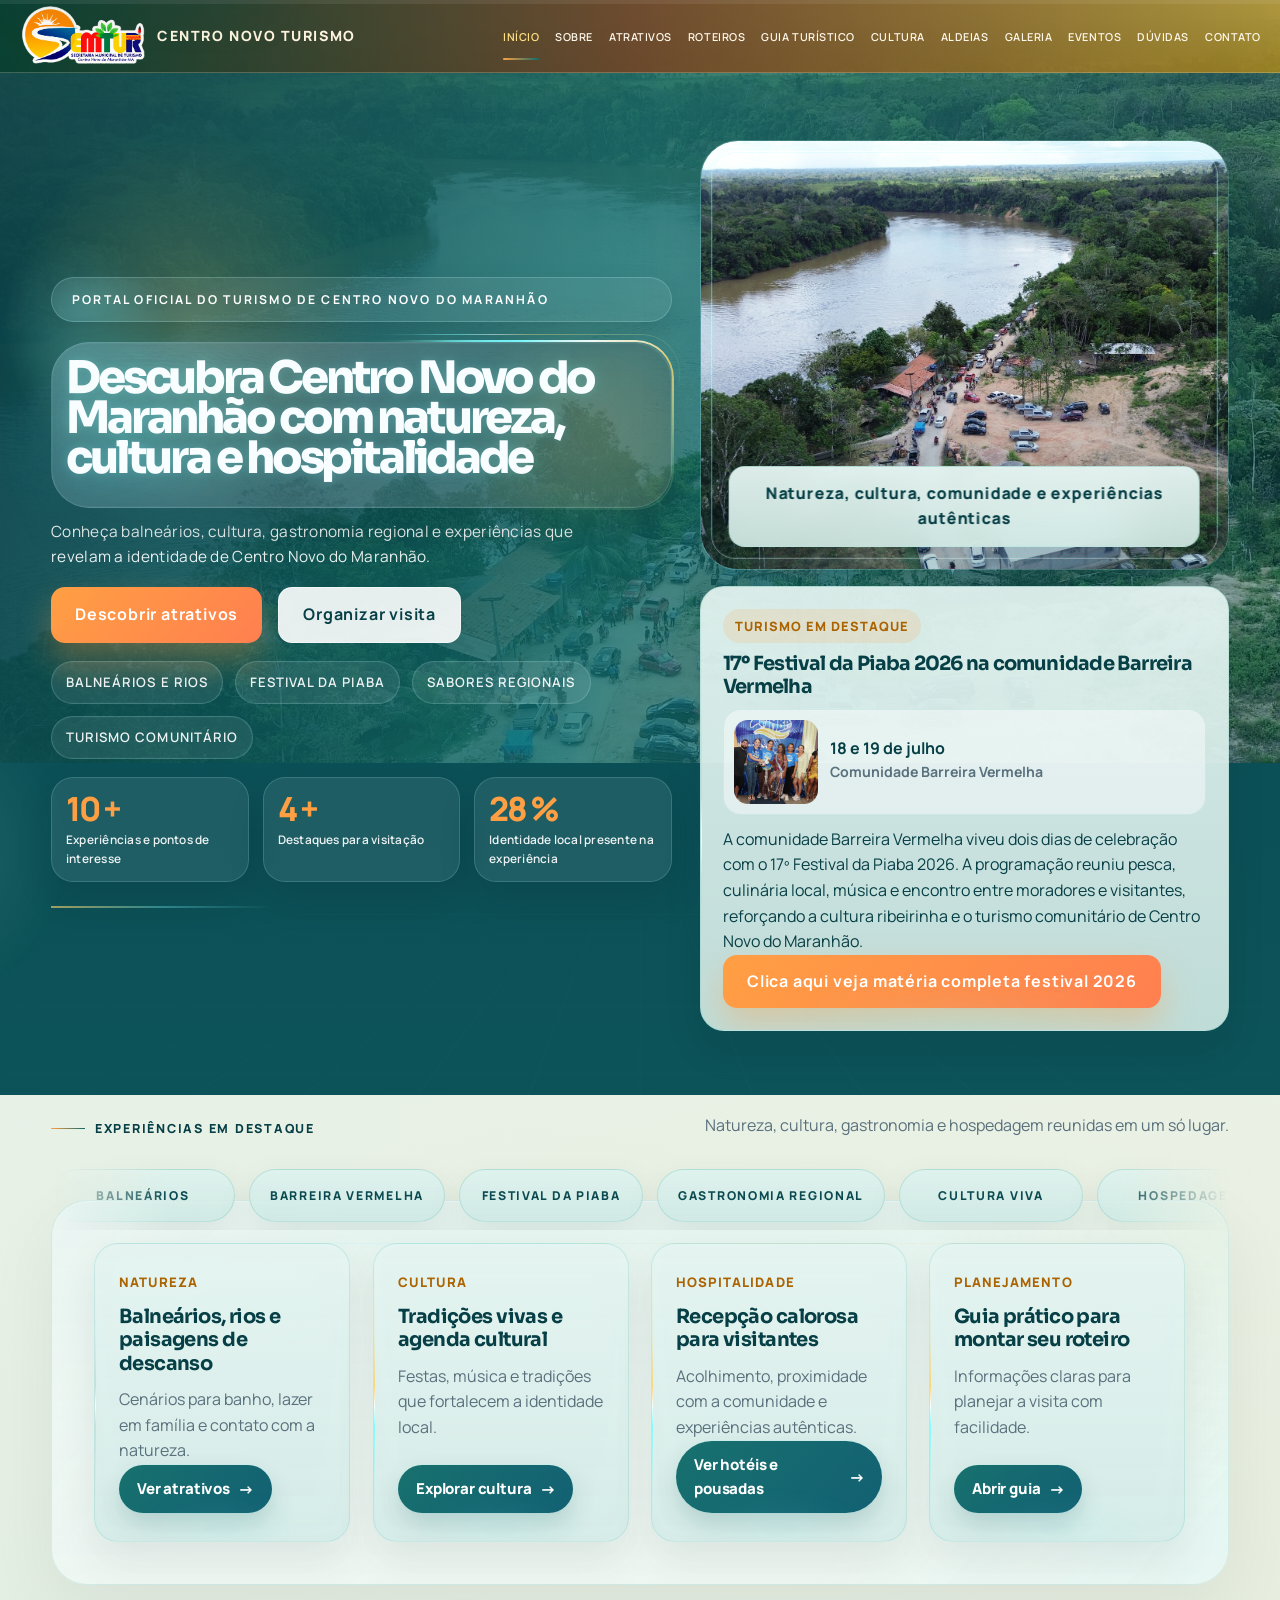
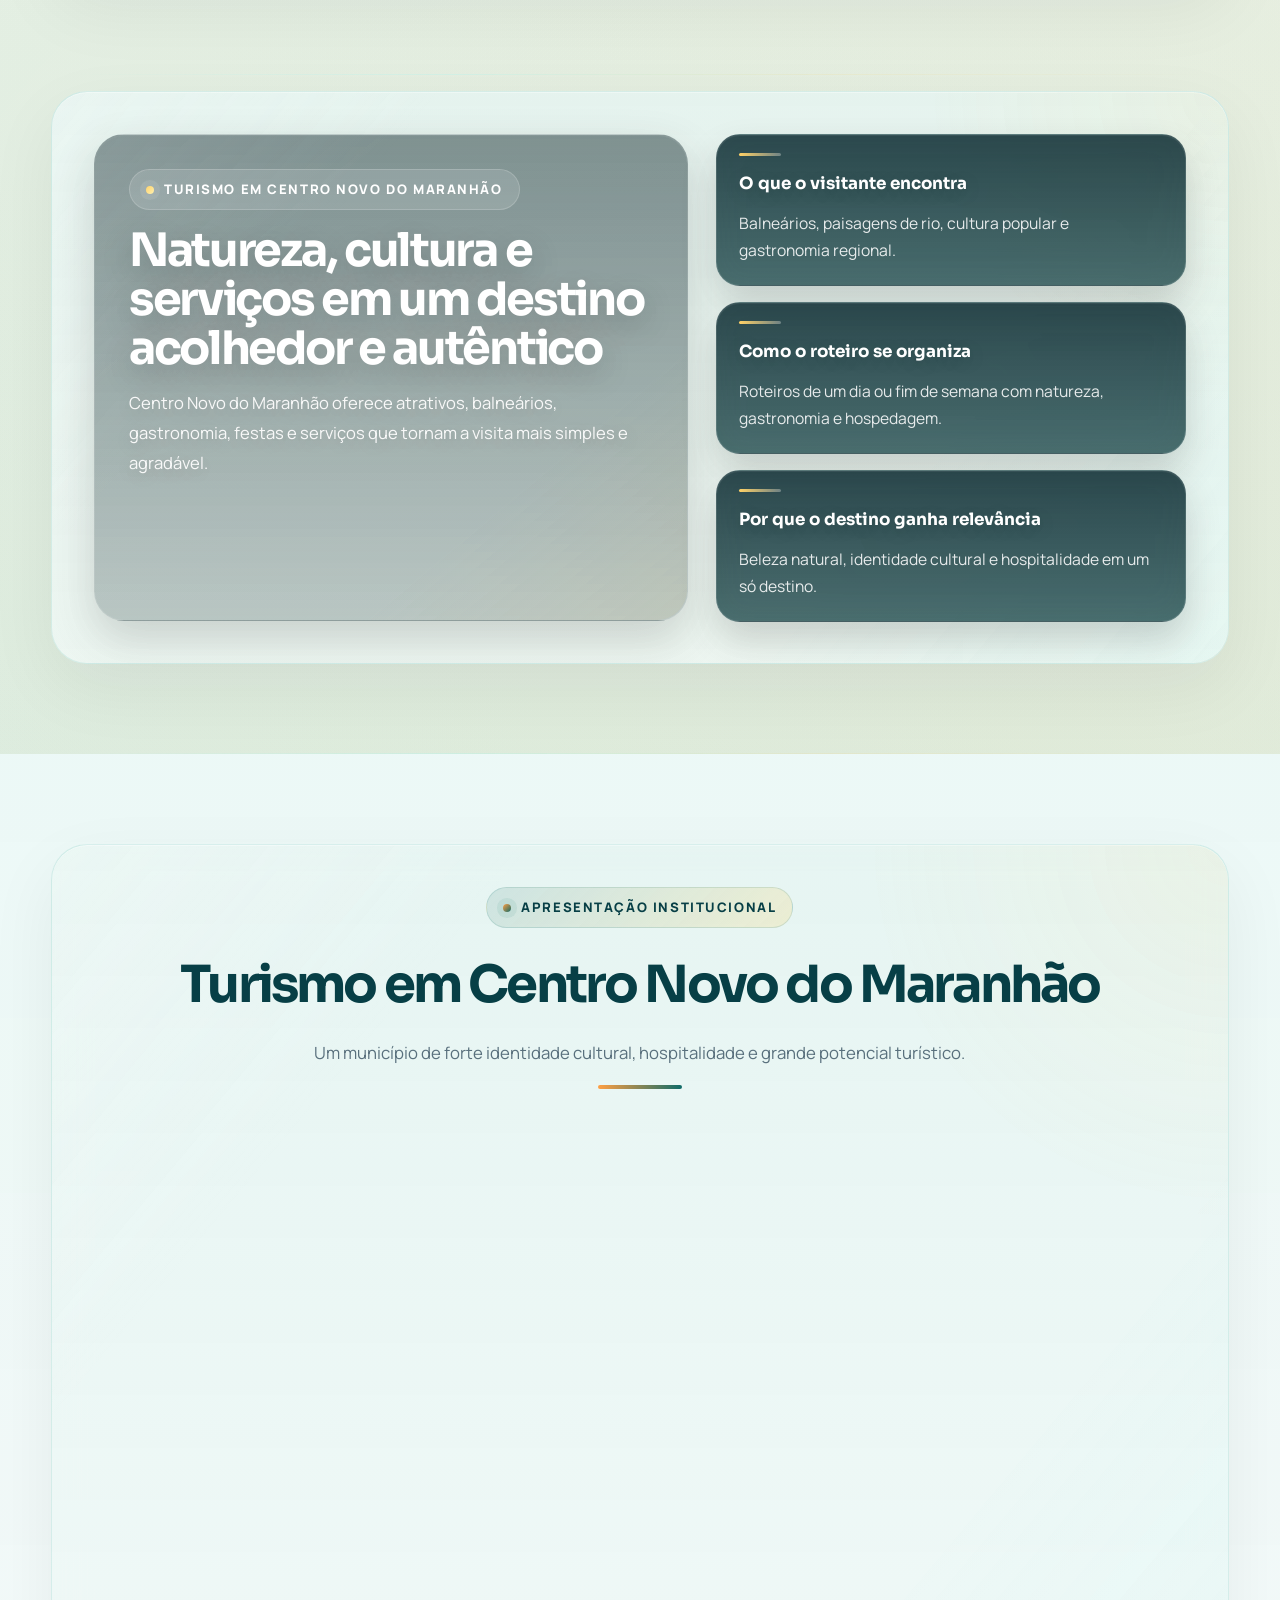
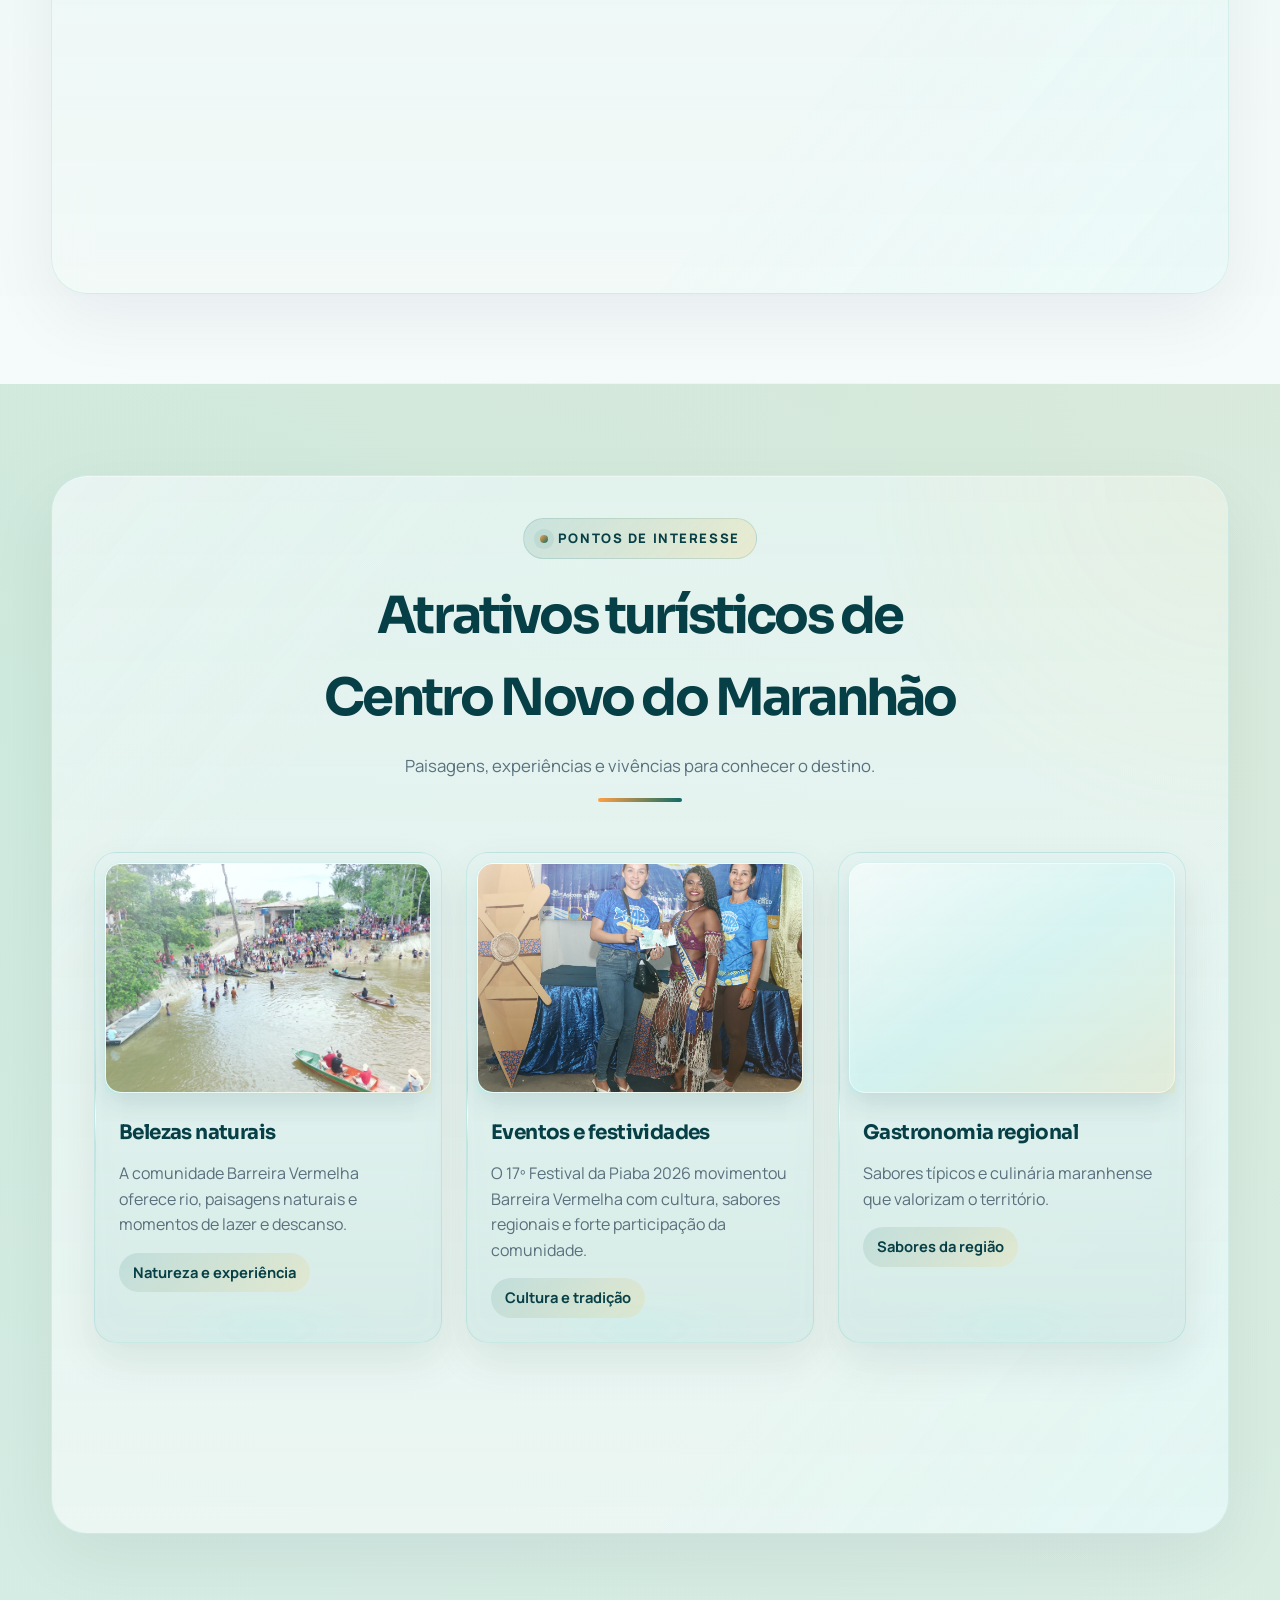
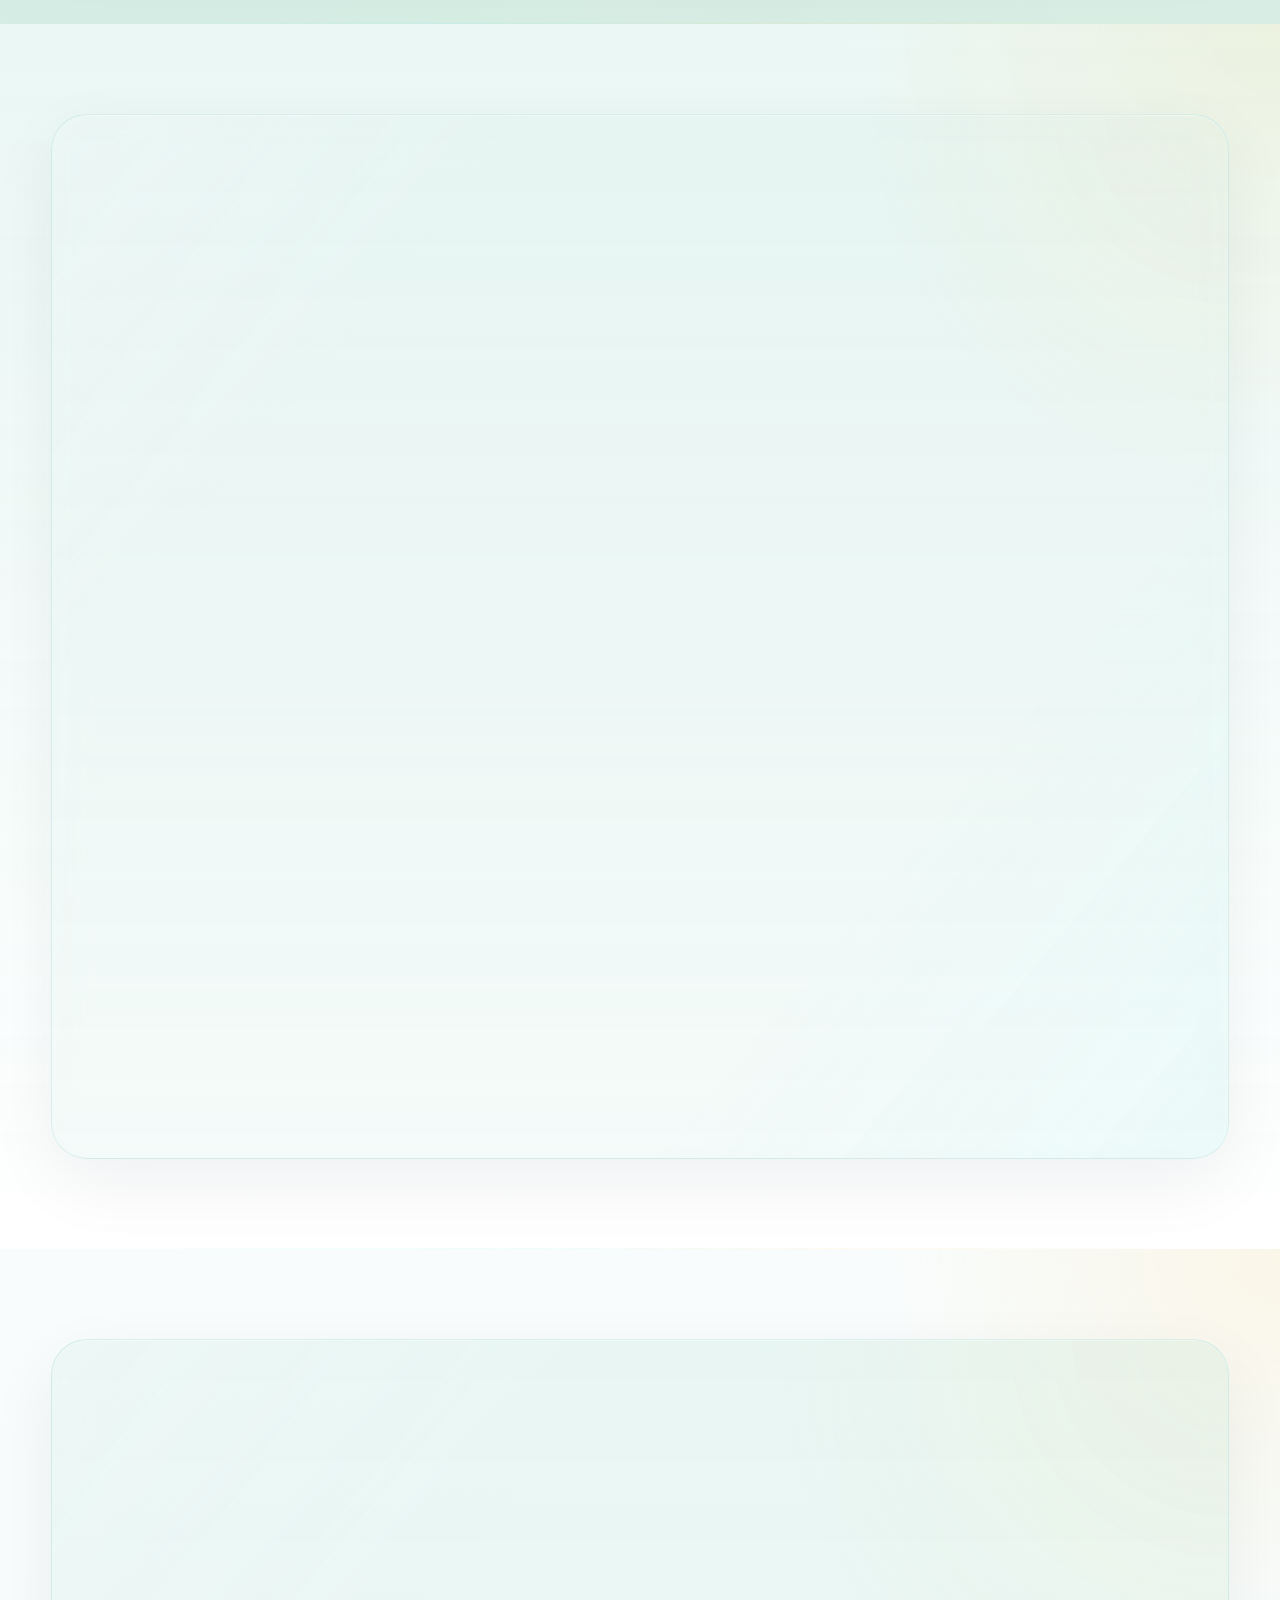
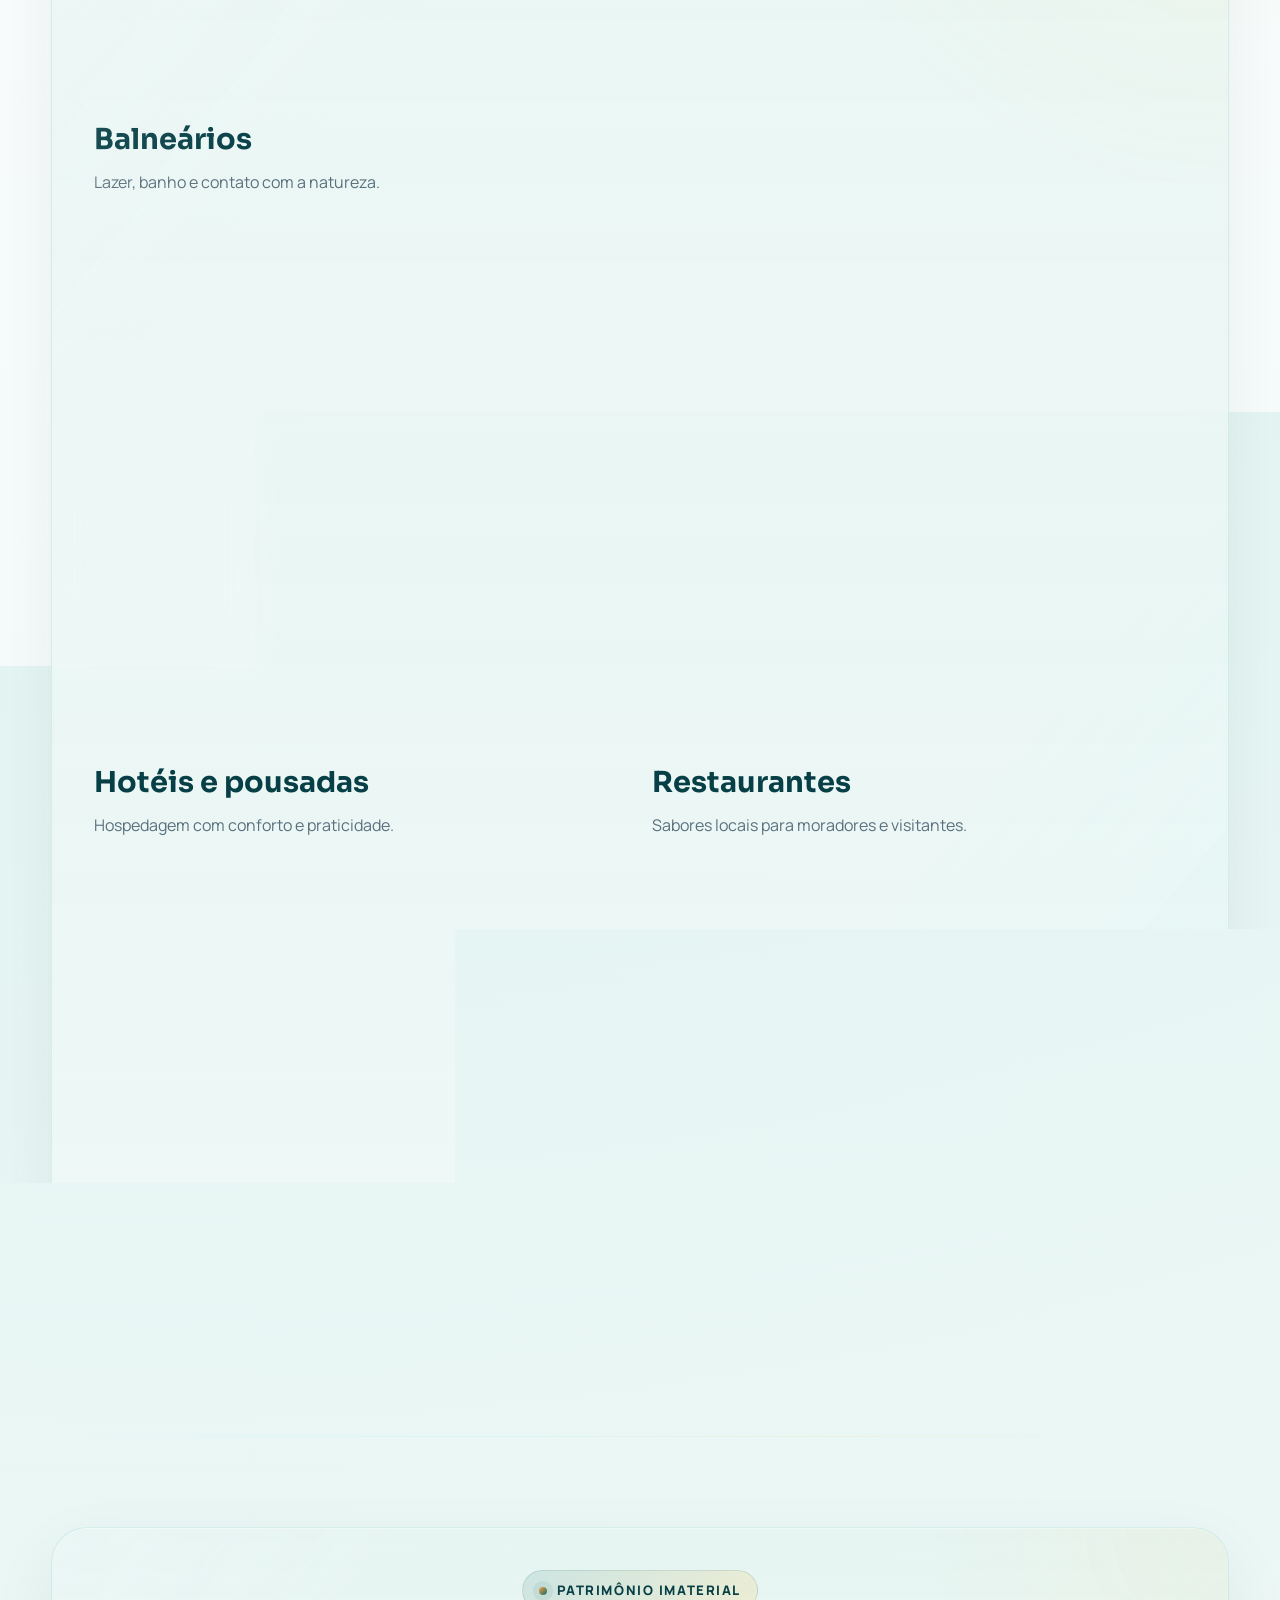
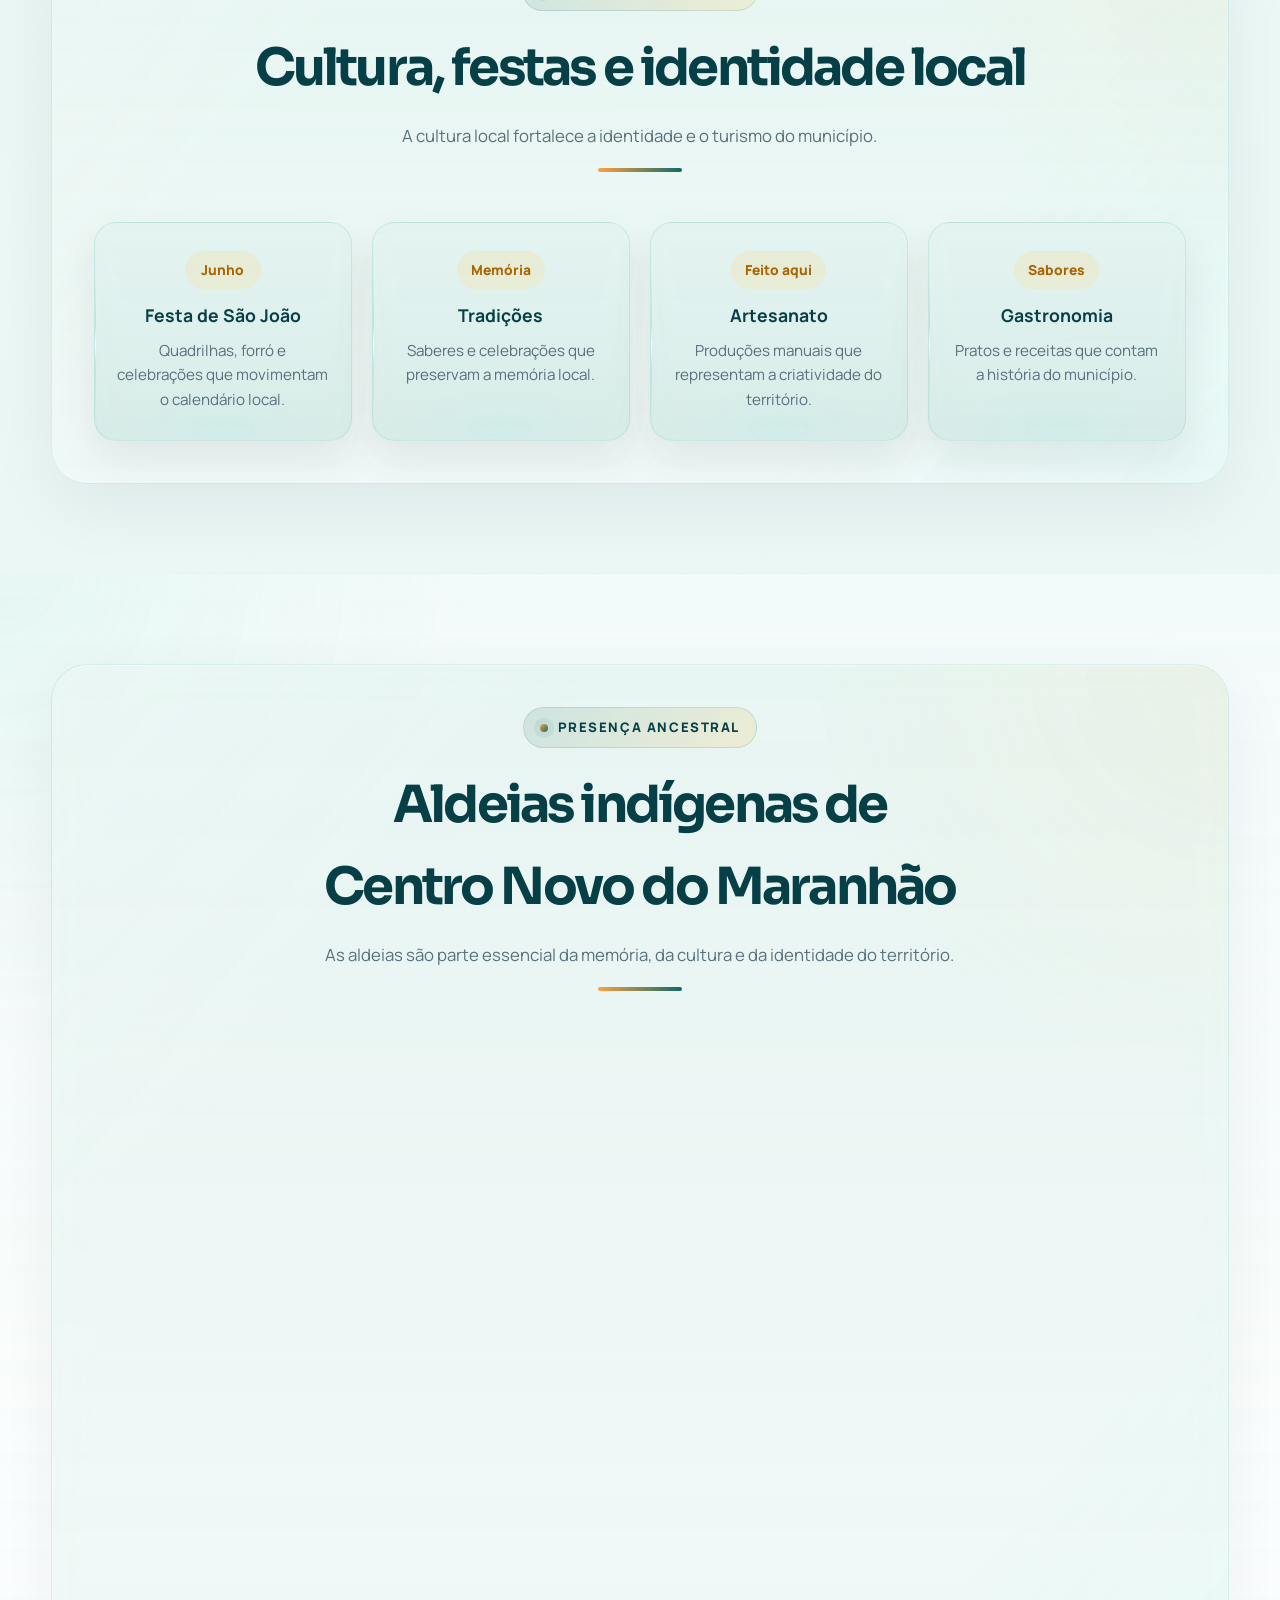
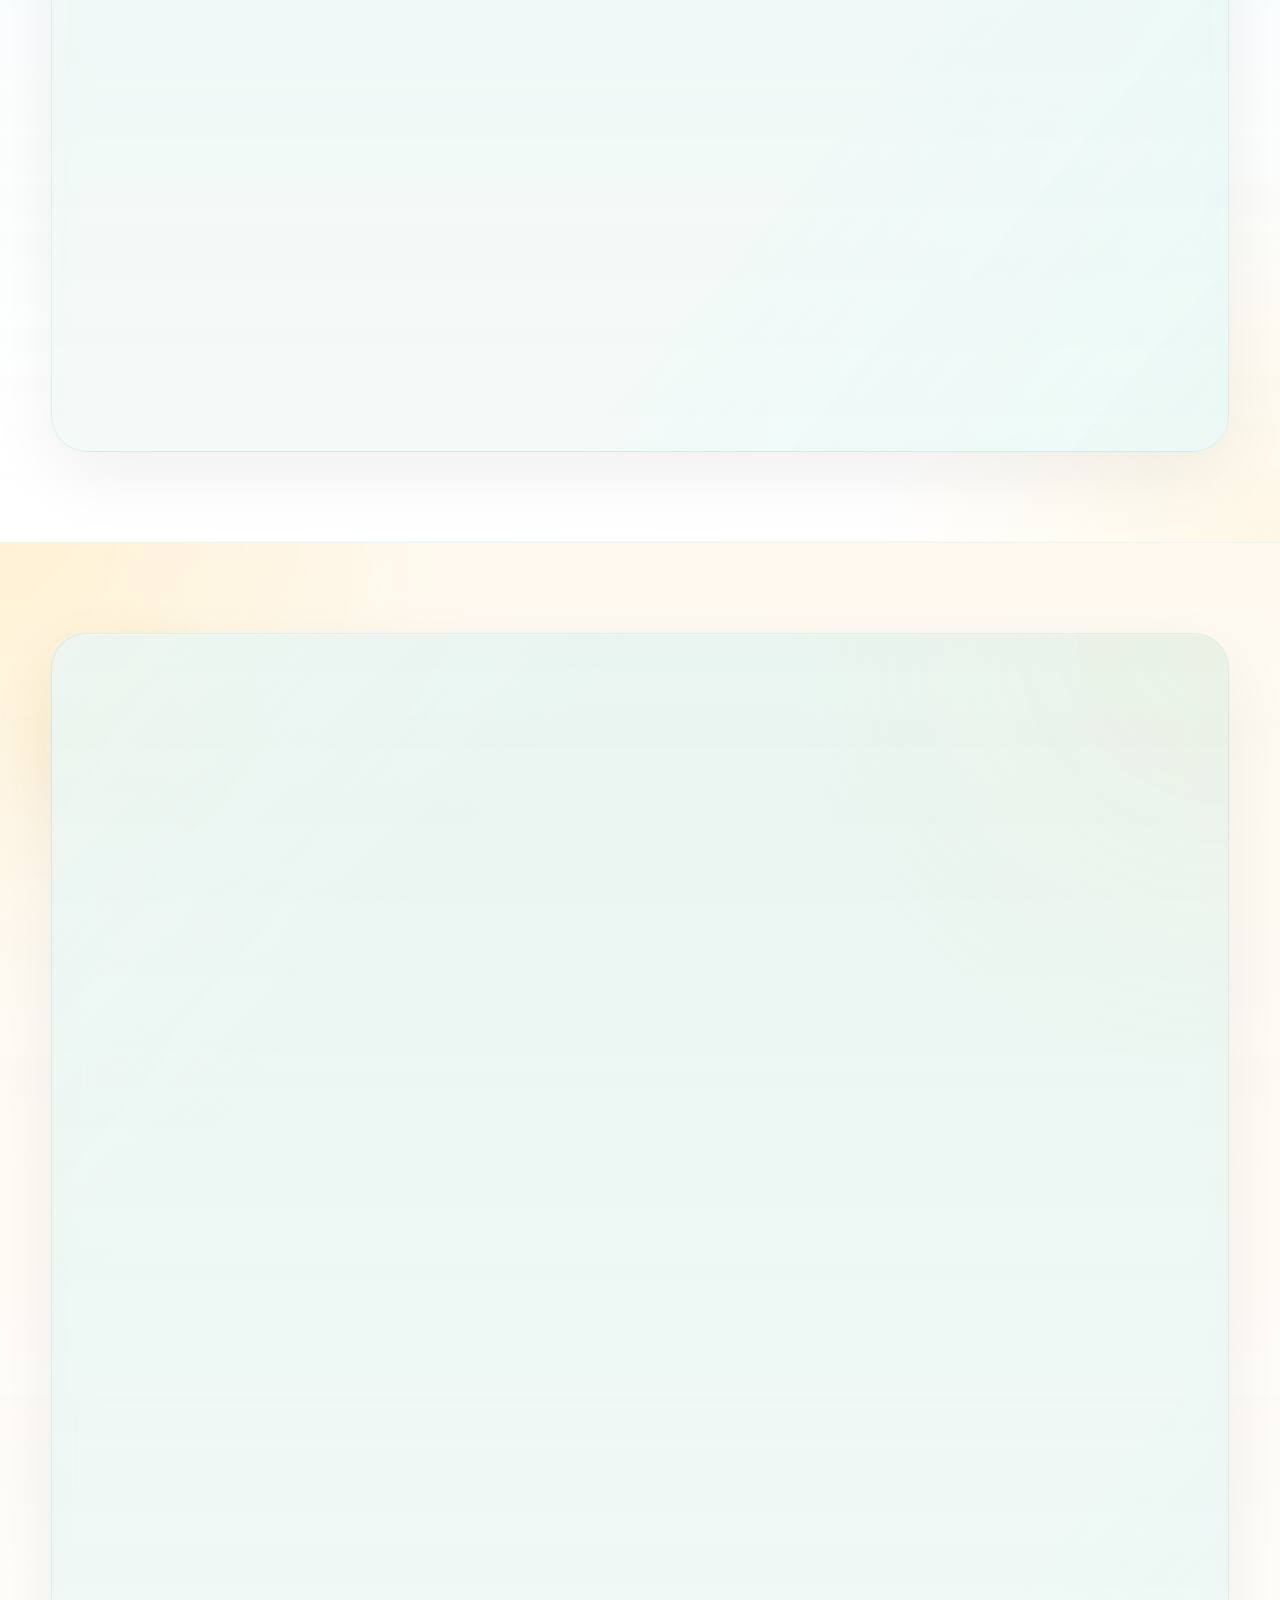
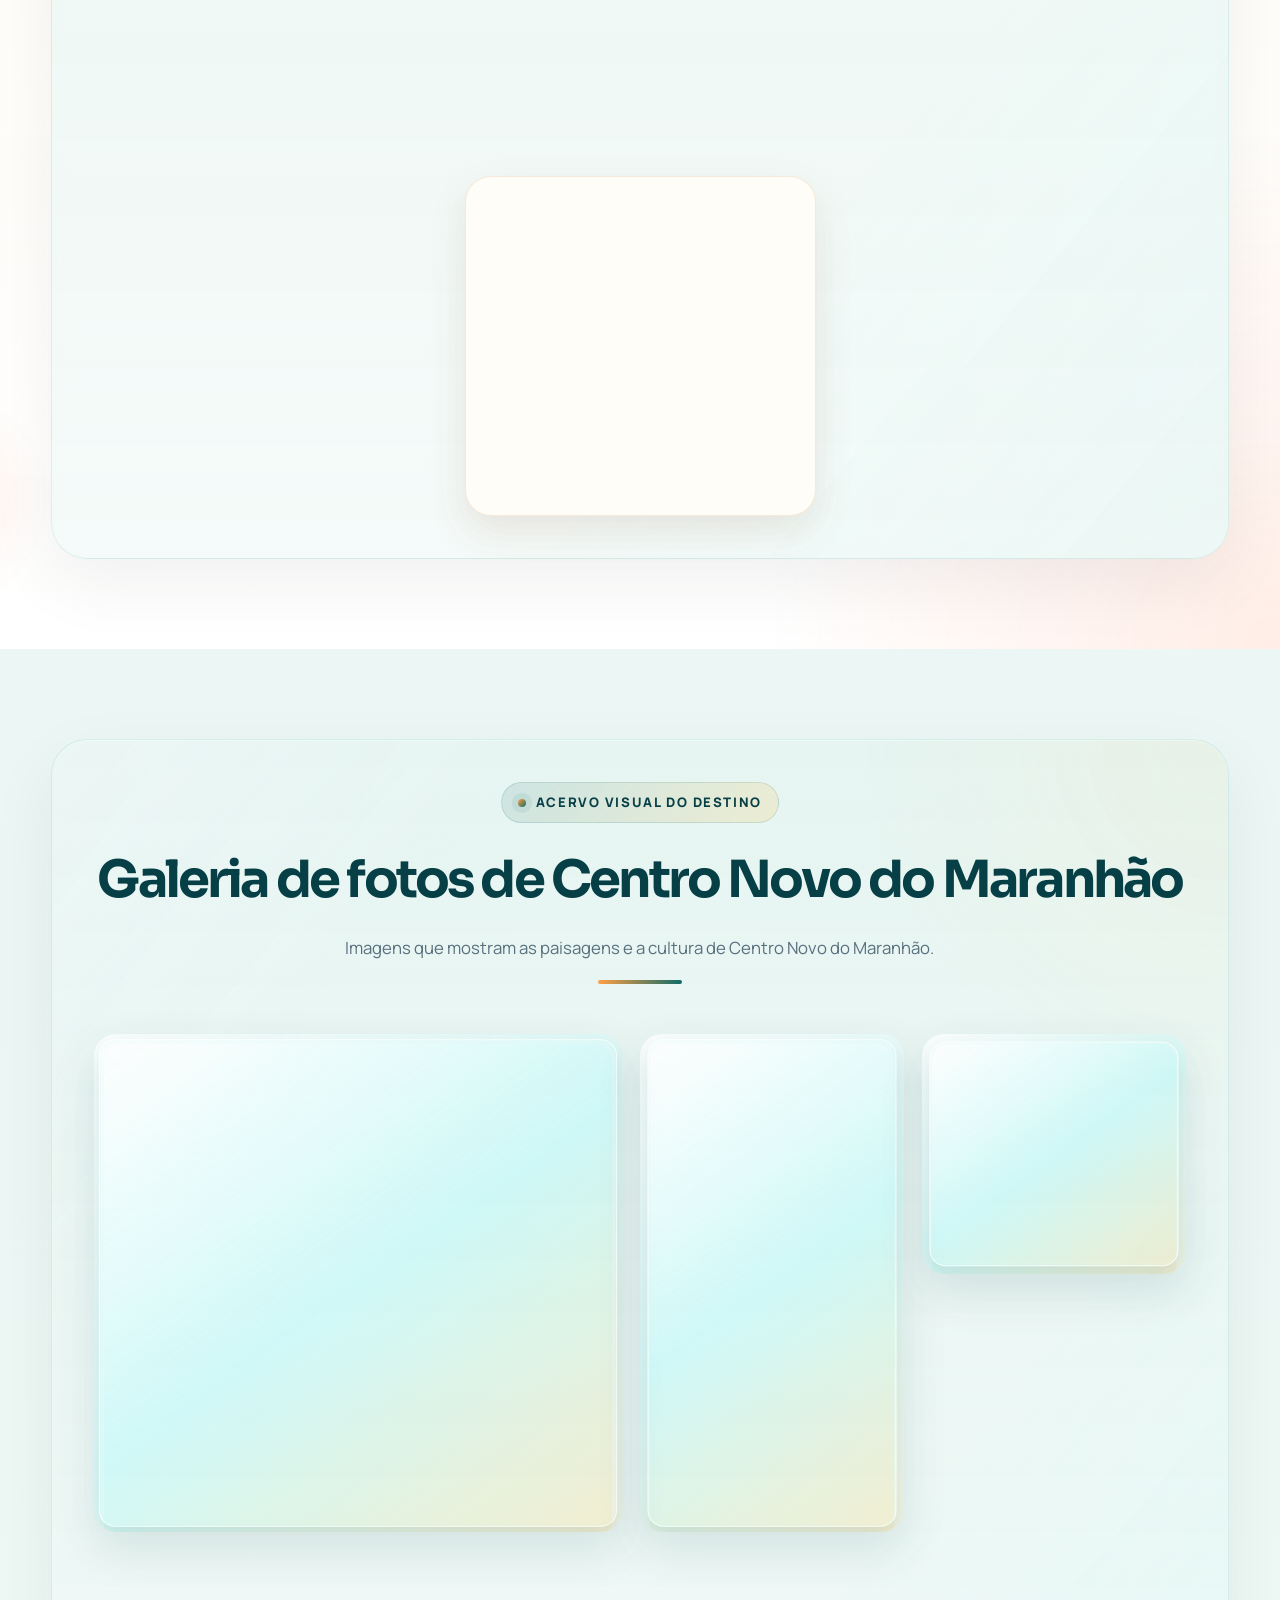
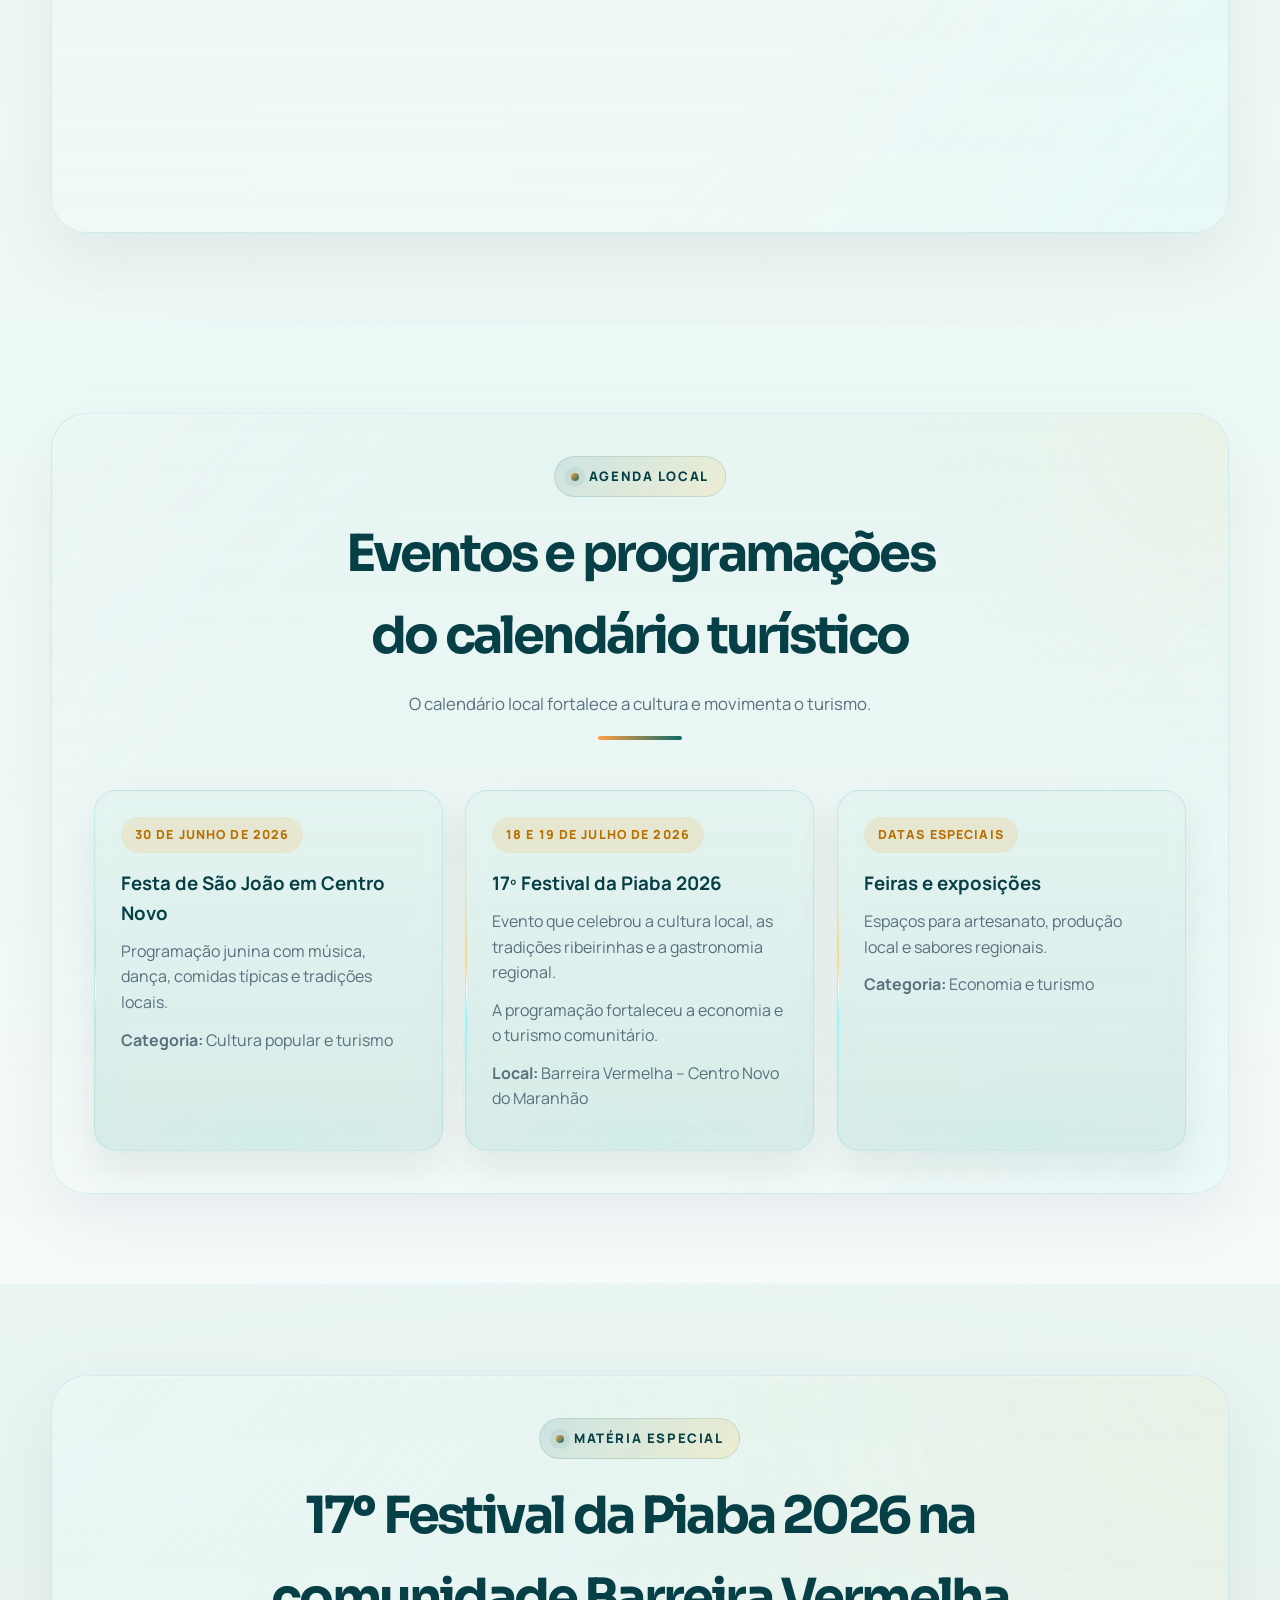
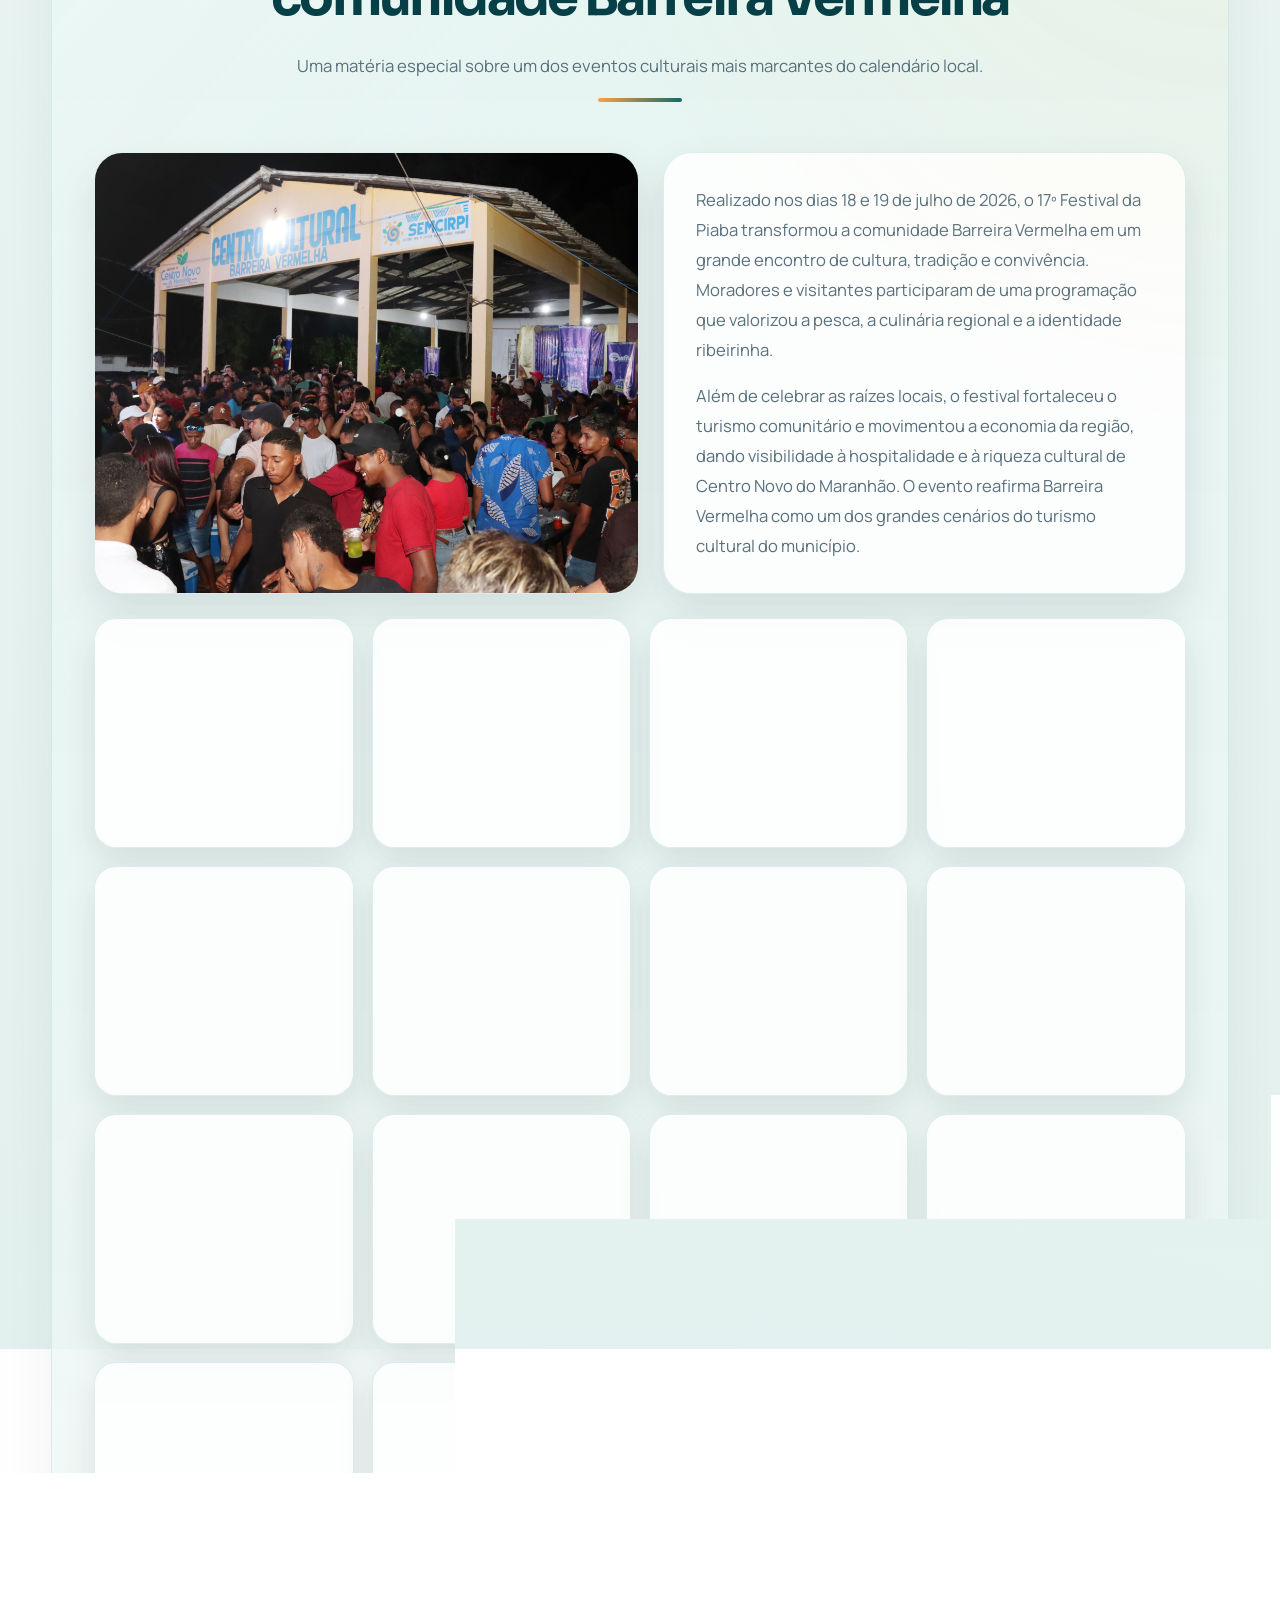
==== index.html @ 002f1c6f "cert" ====
<!DOCTYPE html>
<html lang="pt-BR">

<head>
  <meta charset="UTF-8" />
  <meta name="viewport" content="width=device-width, initial-scale=1.0" />
  <meta name="description"
    content="Portal oficial de turismo de Centro Novo do Maranh&atilde;o com atrativos, balne&aacute;rios, cultura, gastronomia, eventos, roteiros e informa&ccedil;&otilde;es para planejar a visita." />
  <meta name="keywords"
    content="turismo em Centro Novo do Maranh&atilde;o, Centro Novo do Maranh&atilde;o, atrativos tur&iacute;sticos, Barreira Vermelha, Festival da Piaba, balne&aacute;rios, cultura maranhense, Secretaria de Turismo" />
  <meta name="robots" content="index, follow, max-image-preview:large" />
  <meta name="author" content="Secretaria Municipal de Turismo de Centro Novo do Maranh&atilde;o" />
  <meta name="format-detection" content="telephone=no" />
  <meta name="theme-color" content="#0f6b68" />
  <title>Centro Novo Turismo | Atrativos, Cultura e Roteiros em Centro Novo do Maranh&atilde;o</title>
  <link rel="canonical" href="https://centronovoturismo.com.br/" />
  <meta property="og:title" content="Centro Novo Turismo | Atrativos, Cultura e Roteiros em Centro Novo do Maranh&atilde;o" />
  <meta property="og:description"
    content="Descubra atrativos, cultura, gastronomia, eventos e servi&ccedil;os para visitar Centro Novo do Maranh&atilde;o com mais informa&ccedil;&atilde;o e praticidade." />
  <meta property="og:url" content="https://centronovoturismo.com.br/" />
  <meta property="og:type" content="website" />
  <meta property="og:site_name" content="Centro Novo Turismo" />
  <meta property="og:locale" content="pt_BR" />
  <meta property="og:image" content="https://centronovoturismo.com.br/assets/fotos%20hero/cnmmm.jpg" />
  <meta name="twitter:card" content="summary_large_image" />
  <meta name="twitter:title" content="Centro Novo Turismo | Atrativos, Cultura e Roteiros" />
  <meta name="twitter:description"
    content="Guia oficial de turismo em Centro Novo do Maranh&atilde;o com atrativos, festas, gastronomia, hospedagem e contatos &uacute;teis." />
  <meta name="twitter:image" content="https://centronovoturismo.com.br/assets/fotos%20hero/cnmmm.jpg" />
  <link rel="preload" as="image" href="./assets/fotos hero/cnmmm.jpg" />
  <link rel="preconnect" href="https://fonts.googleapis.com" />
  <link rel="preconnect" href="https://fonts.gstatic.com" crossorigin />
  <link
    href="https://fonts.googleapis.com/css2?family=Manrope:wght@400;500;600;700;800&family=Sora:wght@600;700;800&display=swap"
    rel="stylesheet" />
  <link rel="stylesheet" href="style.css" />
  <script type="application/ld+json">
    {
      "@context": "https://schema.org",
      "@graph": [
        {
          "@type": "WebSite",
          "name": "Centro Novo Turismo",
          "url": "https://centronovoturismo.com.br/",
          "inLanguage": "pt-BR",
          "description": "Portal oficial de turismo de Centro Novo do Maranh\u00e3o."
        },
        {
          "@type": "GovernmentOrganization",
          "name": "Secretaria Municipal de Turismo de Centro Novo do Maranh\u00e3o",
          "url": "https://centronovoturismo.com.br/",
          "email": "secretariadeturismocnma@gmail.com",
          "address": {
            "@type": "PostalAddress",
            "streetAddress": "Rua do Com\u00e9rcio s/n",
            "addressLocality": "Centro Novo do Maranh\u00e3o",
            "addressRegion": "MA",
            "addressCountry": "BR"
          },
          "sameAs": [
            "https://www.instagram.com/secretariadeturismo_cn"
          ]
        },
        {
          "@type": "TouristDestination",
          "name": "Centro Novo do Maranh\u00e3o",
          "url": "https://centronovoturismo.com.br/",
          "description": "Destino tur\u00edstico maranhense com balne\u00e1rios, cultura popular, gastronomia regional, Barreira Vermelha e Festival da Piaba.",
          "touristType": [
            "Turismo de natureza",
            "Turismo cultural",
            "Turismo comunit\u00e1rio"
          ],
          "address": {
            "@type": "PostalAddress",
            "addressLocality": "Centro Novo do Maranh\u00e3o",
            "addressRegion": "MA",
            "addressCountry": "BR"
          }
        },
        {
          "@type": "FAQPage",
          "mainEntity": [
            {
              "@type": "Question",
              "name": "O que o visitante encontra em Centro Novo do Maranh\u00e3o?",
              "acceptedAnswer": {
                "@type": "Answer",
                "text": "O visitante encontra balne\u00e1rios, gastronomia regional, cultura popular, festas tradicionais e experi\u00eancias ligadas \u00e0 natureza e \u00e0 conviv\u00eancia comunit\u00e1ria."
              }
            },
            {
              "@type": "Question",
              "name": "O portal atende apenas turistas?",
              "acceptedAnswer": {
                "@type": "Answer",
                "text": "N\u00e3o. O portal tamb\u00e9m apoia moradores, empreendedores, artistas, produtores culturais e parceiros interessados em divulgar o turismo local."
              }
            },
            {
              "@type": "Question",
              "name": "\u00c9 poss\u00edvel divulgar atrativos e eventos no portal?",
              "acceptedAnswer": {
                "@type": "Answer",
                "text": "Sim. O portal pode incluir novos atrativos, eventos e experi\u00eancias que fortale\u00e7am a visibilidade do turismo em Centro Novo do Maranh\u00e3o."
              }
            }
          ]
        }
      ]
    }
  </script>
</head>

<body>
  <a href="#conteudo-principal" class="skip-link">Pular para o conte&uacute;do principal</a>
  <div class="scroll-progress" aria-hidden="true">
    <span class="scroll-progress-bar" id="scrollProgressBar"></span>
  </div>
  <div class="site-atmosphere" aria-hidden="true">
    <span class="mist mist-1"></span>
    <span class="mist mist-2"></span>
    <span class="mist mist-3"></span>
    <span class="mist mist-4"></span>
  </div>

  <header class="header" id="header">
    <div class="container">
      <nav class="nav">
        <a href="#inicio" class="brand" aria-label="Ir para o in&iacute;cio">
          <img src="./assets/logo turismo.png" alt="Logo do Turismo Centro Novo do Maranh&atilde;o" class="logo">
          <span class="brand-text">Centro Novo Turismo</span>
        </a>

        <button class="nav-toggle" id="navToggle" aria-label="Abrir menu" aria-expanded="false" aria-controls="navMenu">
          <span></span>
          <span></span>
          <span></span>
        </button>

        <ul class="nav-menu" id="navMenu">
          <li><a href="#inicio">In&iacute;cio</a></li>
          <li><a href="#sobre">Sobre</a></li>
          <li><a href="#atrativos">Atrativos</a></li>
          <li><a href="#roteiros">Roteiros</a></li>
          <li><a href="#guia">Guia tur&iacute;stico</a></li>
          <li><a href="#cultura">Cultura</a></li>
          <li><a href="#aldeia">Aldeias</a></li>
          <li><a href="#galeria">Galeria</a></li>
          <li><a href="#eventos">Eventos</a></li>
          <li><a href="#faq">D&uacute;vidas</a></li>
          <li><a href="#contato">Contato</a></li>
        </ul>
      </nav>
    </div>
  </header>

  <main id="conteudo-principal">
  <section class="hero" id="inicio">
    <div class="hero-background">
      <img src="./assets/fotos hero/cnmmm.jpg" alt="Paisagem natural de Centro Novo do Maranh&atilde;o"
        class="hero-bg-image hero-bg-image-active" fetchpriority="high" decoding="async">
      <img src="./assets/fotos hero/DJI_0728.JPG" alt="Paisagem natural de Centro Novo do Maranh&atilde;o"
        class="hero-bg-image">
      <img src="./assets/fotos hero/DJI_0748 copiarb.jpg" alt="Paisagem natural de Centro Novo do Maranh&atilde;o"
        class="hero-bg-image">
      <img src="./assets/fotos hero/DJI_0755 copiarfg.jpg" alt="Paisagem natural de Centro Novo do Maranh&atilde;o"
        class="hero-bg-image">
      <img src="./assets/fotos hero/DJI_0768.JPG" alt="Paisagem natural de Centro Novo do Maranh&atilde;o"
        class="hero-bg-image">
      <div class="hero-overlay"></div>
    </div>

    <div class="container hero-grid">
      <div class="hero-content">
        <div class="hero-badge">Portal oficial do turismo de Centro Novo do Maranh&atilde;o</div>
        <div class="electric-title-wrap" data-electric-title>
          <span class="electric-title-orbit electric-title-orbit-a" aria-hidden="true"></span>
          <span class="electric-title-orbit electric-title-orbit-b" aria-hidden="true"></span>
          <span class="electric-title-glow" aria-hidden="true"></span>
          <span class="electric-title-sparks" aria-hidden="true"></span>
          <h1 class="electric-title">
            <span class="electric-title-text">Descubra Centro Novo do Maranh&atilde;o com natureza, cultura e hospitalidade</span>
          </h1>
        </div>
        <p class="hero-subtitle">
          Conhe&ccedil;a balne&aacute;rios, cultura, gastronomia regional e experi&ecirc;ncias que revelam a identidade de Centro Novo do Maranh&atilde;o.
        </p>

        <div class="hero-buttons">
          <a href="#atrativos" class="btn btn-primary">Descobrir atrativos</a>
          <a href="#contato" class="btn btn-secondary">Organizar visita</a>
        </div>

        <div class="hero-highlights">
          <a href="#balnearios">Balne&aacute;rios e rios</a>
          <a href="#eventos">Festival da Piaba</a>
          <a href="#gastronomia-regional">Sabores regionais</a>
          <a href="#barreira-vermelha">Turismo comunit&aacute;rio</a>
        </div>

        <div class="hero-stats">
          <div class="stat">
            <div class="stat-inline">
              <span class="stat-number" data-target="10">0</span>
              <span class="stat-plus">+</span>
            </div>
            <span class="stat-label">Experi&ecirc;ncias e pontos de interesse</span>
          </div>

          <div class="stat">
            <div class="stat-inline">
              <span class="stat-number" data-target="4">0</span>
              <span class="stat-plus">+</span>
            </div>
            <span class="stat-label">Destaques para visita&ccedil;&atilde;o</span>
          </div>

          <div class="stat">
            <div class="stat-inline">
              <span class="stat-number" data-target="100">0</span>
              <span class="stat-plus">%</span>
            </div>
            <span class="stat-label">Identidade local presente na experi&ecirc;ncia</span>
          </div>
        </div>
      </div>

      <div class="hero-visual">
        <div class="hero-image-container">
          <img src="./assets/fotos hero/DJI_0748 copiarb.jpg" alt="Vista a&eacute;rea de Centro Novo do Maranh&atilde;o"
            class="hero-main-image hero-main-image-active" fetchpriority="high" decoding="async">
          <img src="./assets/fotos hero/cnmmm.jpg" alt="Paisagem natural de Centro Novo do Maranh&atilde;o"
            class="hero-main-image" decoding="async">
          <img src="./assets/fotos hero/DJI_0728.JPG" alt="Paisagem de Centro Novo do Maranh&atilde;o"
            class="hero-main-image" decoding="async">
          <img src="./assets/fotos hero/DJI_0755 copiarfg.jpg" alt="Vista natural de Centro Novo do Maranh&atilde;o"
            class="hero-main-image" decoding="async">
          <img src="./assets/barreira v/1.jpg" alt="Barreira Vermelha em Centro Novo do Maranh&atilde;o"
            class="hero-main-image" decoding="async">
          <img src="./assets/barreira v/comida1.jpeg" alt="Gastronomia regional em Centro Novo do Maranh&atilde;o"
            class="hero-main-image" decoding="async">
          <img src="./assets/balneario s.f/01.jpeg" alt="Balne&aacute;rio em Centro Novo do Maranh&atilde;o"
            class="hero-main-image" decoding="async">
          <img src="./assets/balnerio martins/01.jpeg" alt="Balne&aacute;rio Martins em Centro Novo do Maranh&atilde;o"
            class="hero-main-image" decoding="async">
          <img src="./assets/hotel safira/2024-05-21 (2).webp" alt="Hospedagem em Centro Novo do Maranh&atilde;o"
            class="hero-main-image" decoding="async">
          <img src="./assets/festa junina/485889732_9295753440513168_3657094110693200024_n.jpg" alt="S&atilde;o Jo&atilde;o em Centro Novo do Maranh&atilde;o"
            class="hero-main-image" decoding="async">
          <div class="floating-badge">Natureza, cultura, comunidade e experi&ecirc;ncias aut&ecirc;nticas</div>
        </div>

        <div class="hero-panel">
          <p class="hero-panel-label">Turismo em destaque</p>
          <h2>17&ordm; Festival da Piaba 2026 na comunidade Barreira Vermelha</h2>
          <div class="hero-panel-festival">
            <img src="./assets/17&ordm; festival da piaba 2026/WhatsApp Image 2026-07-20 at 16.31.43.jpeg" alt="17&ordm; Festival da Piaba 2026">
            <div class="hero-panel-festival-copy">
              <strong>18 e 19 de julho</strong>
              <span>Comunidade Barreira Vermelha</span>
            </div>
          </div>
          <p>
            A comunidade Barreira Vermelha viveu dois dias de celebra&ccedil;&atilde;o com o 17&ordm; Festival da Piaba 2026. A programa&ccedil;&atilde;o reuniu pesca, culin&aacute;ria local, m&uacute;sica e encontro entre moradores e visitantes, refor&ccedil;ando a cultura ribeirinha e o turismo comunit&aacute;rio de Centro Novo do Maranh&atilde;o.
          </p>
          <a href="./festival-2026.html" class="btn btn-primary">Clica aqui veja mat&eacute;ria completa festival 2026</a>
        </div>
      </div>
    </div>
  </section>

  <section class="logo-wall" aria-label="Destaques do destino">
    <div class="container">
      <div class="logo-wall-intro">
        <span class="logo-wall-kicker">Experi&ecirc;ncias em destaque</span>
        <p>Natureza, cultura, gastronomia e hospedagem reunidas em um s&oacute; lugar.</p>
      </div>

      <div class="logo-track" data-logo-track>
        <div class="logo-track-group">
          <a href="#balnearios" class="logo-pill">Balne&aacute;rios</a>
          <a href="#barreira-vermelha" class="logo-pill">Barreira Vermelha</a>
          <a href="#eventos" class="logo-pill">Festival da Piaba</a>
          <a href="#gastronomia-regional" class="logo-pill">Gastronomia Regional</a>
          <a href="#cultura" class="logo-pill">Cultura Viva</a>
          <a href="#hoteis-pousadas" class="logo-pill">Hospedagem</a>
          <a href="#sao-joao" class="logo-pill">Arraial Fogueira de Ouro</a>
          <a href="#aldeia" class="logo-pill">Aldeias</a>
        </div>
        <div class="logo-track-group" aria-hidden="true">
          <div class="logo-pill">Balne&aacute;rios</div>
          <div class="logo-pill">Barreira Vermelha</div>
          <div class="logo-pill">Festival da Piaba</div>
          <div class="logo-pill">Gastronomia Regional</div>
          <div class="logo-pill">Cultura Viva</div>
          <div class="logo-pill">Hospedagem</div>
          <div class="logo-pill">Arraial Fogueira de Ouro</div>
          <div class="logo-pill">Aldeias</div>
        </div>
      </div>
    </div>
  </section>

  <section class="destaques" id="destaques">
    <div class="container">
      <div class="destaques-grid">
        <article class="destaque-card">
          <span class="destaque-kicker">Natureza</span>
          <h3>Balne&aacute;rios, rios e paisagens de descanso</h3>
          <p>Cen&aacute;rios para banho, lazer em fam&iacute;lia e contato com a natureza.</p>
          <a href="#balnearios" class="destaque-link">Ver atrativos</a>
        </article>

        <article class="destaque-card">
          <span class="destaque-kicker">Cultura</span>
          <h3>Tradi&ccedil;&otilde;es vivas e agenda cultural</h3>
          <p>Festas, m&uacute;sica e tradi&ccedil;&otilde;es que fortalecem a identidade local.</p>
          <a href="#cultura" class="destaque-link">Explorar cultura</a>
        </article>

        <article class="destaque-card">
          <span class="destaque-kicker">Hospitalidade</span>
          <h3>Recep&ccedil;&atilde;o calorosa para visitantes</h3>
          <p>Acolhimento, proximidade com a comunidade e experi&ecirc;ncias aut&ecirc;nticas.</p>
          <a href="#hoteis-pousadas" class="destaque-link">Ver hot&eacute;is e pousadas</a>
        </article>

        <article class="destaque-card">
          <span class="destaque-kicker">Planejamento</span>
          <h3>Guia pr&aacute;tico para montar seu roteiro</h3>
          <p>Informa&ccedil;&otilde;es claras para planejar a visita com facilidade.</p>
          <a href="#guia" class="destaque-link">Abrir guia</a>
        </article>
      </div>
    </div>
  </section>

  <section class="seo-intro" id="visitar-centro-novo">
    <div class="container">
      <div class="seo-intro-grid">
        <div class="seo-intro-copy">
          <span class="section-kicker">Turismo em Centro Novo do Maranh&atilde;o</span>
          <h2>Natureza, cultura e servi&ccedil;os em um destino acolhedor e aut&ecirc;ntico</h2>
          <p>
            Centro Novo do Maranh&atilde;o oferece atrativos, balne&aacute;rios, gastronomia, festas e servi&ccedil;os que tornam a visita mais simples e agrad&aacute;vel.
          </p>
        </div>

        <div class="seo-intro-points">
          <article class="seo-point">
            <h3>O que o visitante encontra</h3>
            <p>Balne&aacute;rios, paisagens de rio, cultura popular e gastronomia regional.</p>
          </article>
          <article class="seo-point">
            <h3>Como o roteiro se organiza</h3>
            <p>Roteiros de um dia ou fim de semana com natureza, gastronomia e hospedagem.</p>
          </article>
          <article class="seo-point">
            <h3>Por que o destino ganha relev&acirc;ncia</h3>
            <p>Beleza natural, identidade cultural e hospitalidade em um s&oacute; destino.</p>
          </article>
        </div>
      </div>
    </div>
  </section>

  <section class="sobre" id="sobre">
    <div class="container">
      <div class="section-header">
        <span class="section-kicker">Apresenta&ccedil;&atilde;o institucional</span>
        <h2>Turismo em Centro Novo do Maranh&atilde;o</h2>
        <p>
          Um munic&iacute;pio de forte identidade cultural, hospitalidade e grande potencial tur&iacute;stico.
        </p>
      </div>

      <div class="sobre-content">
        <div class="sobre-image">
          <img src="./assets/entrrada cidade.jpeg" alt="Entrada da cidade de Centro Novo do Maranh&atilde;o">
        </div>

        <div class="sobre-info">
          <div class="sobre-text">
            <p>
              Localizado a cerca de 206 km de S&atilde;o Lu&iacute;s, o munic&iacute;pio oferece rios, cultura viva e experi&ecirc;ncias aut&ecirc;nticas.
            </p>
            <p>
              O portal organiza os principais atrativos e facilita o planejamento da visita.
            </p>
          </div>

          <div class="sobre-callout">
            <strong>Por que o destino se destaca?</strong>
            <p>Descanso, tradi&ccedil;&atilde;o, sabores regionais e paisagens acolhedoras.</p>
          </div>

          <div class="sobre-features">
            <div class="feature">
              <img src="./assets/WhatsApp Image 2026-04-16 at 18.26.09 (1).jpeg" alt="Natureza local">
              <div class="feature-icon">01</div>
              <h3>Natureza</h3>
              <p>Paisagens, tranquilidade e conex&atilde;o com a natureza.</p>
            </div>

            <div class="feature">
              <img src="./assets/WhatsApp Image 2026-04-16 at 18.26.11.jpeg" alt="Cultura local">
              <div class="feature-icon">02</div>
              <h3>Cultura viva</h3>
              <p>Tradi&ccedil;&otilde;es, festas e saberes que preservam a mem&oacute;ria local.
              </p>
            </div>

            <div class="feature">
              <img src="./assets/WhatsApp Image 2026-04-16 at 18.26.11 (1).jpeg" alt="Hospitalidade local">
              <div class="feature-icon">03</div>
              <h3>Hospitalidade</h3>
              <p>Recep&ccedil;&atilde;o acolhedora e cuidado com o visitante.</p>
            </div>
          </div>
        </div>
      </div>
    </div>
  </section>

  <section id="atrativos">
    <div class="container">
      <div class="section-header">
        <span class="section-kicker">Pontos de interesse</span>
        <h2>Atrativos tur&iacute;sticos de Centro Novo do Maranh&atilde;o</h2>
        <p>
          Paisagens, experi&ecirc;ncias e viv&ecirc;ncias para conhecer o destino.
        </p>
      </div>

      <div class="cards-grid">
        <article class="card">
          <div class="card-image">
            <img src="./assets/pesca piaba.jpg" alt="Paisagem natural em Barreira Vermelha">
          </div>
          <div class="card-content">
            <h3>Belezas naturais</h3>
            <p>
              A comunidade Barreira Vermelha oferece rio, paisagens naturais e momentos de lazer e descanso.
            </p>
            <span class="card-tag">Natureza e experi&ecirc;ncia</span>
          </div>
        </article>

        <article class="card">
          <div class="card-image">
            <img src="./assets/17&ordm; festival da piaba 2026/WhatsApp Image 2026-07-20 at 16.31.42 (5).jpeg" alt="17&ordm; Festival da Piaba 2026 em Barreira Vermelha">
          </div>
          <div class="card-content">
            <h3>Eventos e festividades</h3>
            <p>
              O 17&ordm; Festival da Piaba 2026 movimentou Barreira Vermelha com cultura, sabores regionais e forte participa&ccedil;&atilde;o da comunidade.
            </p>
            <span class="card-tag">Cultura e tradi&ccedil;&atilde;o</span>
          </div>
        </article>

        <article class="card">
          <div class="card-image">
            <img src="./assets/piaba.jpeg" alt="Gastronomia regional">
          </div>
          <div class="card-content">
            <h3>Gastronomia regional</h3>
            <p>
              Sabores t&iacute;picos e culin&aacute;ria maranhense que valorizam o territ&oacute;rio.
            </p>
            <span class="card-tag">Sabores da regi&atilde;o</span>
          </div>
        </article>
      </div>

      <div class="roteiro-banner">
        <div>
          <p class="roteiro-kicker">Sugest&atilde;o de experi&ecirc;ncia</p>
          <h3>Um fim de semana com rio, gastronomia e cultura</h3>
        </div>
        <a href="#guia" class="btn btn-primary">Ver guia completo</a>
      </div>
    </div>
  </section>

  <section class="roteiros" id="roteiros">
    <div class="container">
      <div class="section-header">
        <span class="section-kicker">Planejamento de viagem</span>
        <h2>Roteiros tur&iacute;sticos para conhecer o destino</h2>
        <p>
          Sugest&otilde;es simples para organizar melhor a visita.
        </p>
      </div>

      <div class="roteiros-grid">
        <article class="roteiro-card">
          <span class="roteiro-tag">Fim de semana</span>
          <h3>Natureza e descanso</h3>
          <p>
            Balne&aacute;rio, almo&ccedil;o regional e uma tarde de descanso junto &agrave; natureza.
          </p>
          <ul class="roteiro-lista">
            <li>Manh&atilde; em Balne&aacute;rio S&atilde;o Francisco</li>
            <li>Almo&ccedil;o com sabores regionais</li>
            <li>Tarde de rio e contempla&ccedil;&atilde;o em Barreira Vermelha</li>
          </ul>
          <a href="#balnearios" class="roteiro-link">Montar esse roteiro</a>
        </article>

        <article class="roteiro-card roteiro-card-featured">
          <span class="roteiro-tag">Experi&ecirc;ncia completa</span>
          <h3>Cultura, comunidade e gastronomia</h3>
          <p>
            Uma experi&ecirc;ncia que combina cultura, gastronomia e contato com a comunidade.
          </p>
          <ul class="roteiro-lista">
            <li>Hospedagem no centro da cidade</li>
            <li>Viv&ecirc;ncia em Barreira Vermelha</li>
            <li>Noite com programa&ccedil;&atilde;o cultural ou arraial</li>
          </ul>
          <a href="#cultura" class="roteiro-link">Explorar agenda cultural</a>
        </article>

        <article class="roteiro-card">
          <span class="roteiro-tag">Em fam&iacute;lia</span>
          <h3>Dia leve com lazer e acolhimento</h3>
          <p>
            Um roteiro leve, pr&aacute;tico e ideal para curtir em fam&iacute;lia.
          </p>
          <ul class="roteiro-lista">
            <li>Sa&iacute;da cedo para o Balne&aacute;rio Martins</li>
            <li>Parada para refei&ccedil;&atilde;o e descanso</li>
            <li>Retorno com parada no centro para fotos e compras</li>
          </ul>
          <a href="#contato" class="roteiro-link">Receber apoio para planejar</a>
        </article>
      </div>

      <div class="planejamento-strip">
        <article class="planejamento-card">
          <span>Como aproveitar melhor</span>
          <h3>Reserve o dia com calma</h3>
          <p>Combine balne&aacute;rio, refei&ccedil;&atilde;o e agenda cultural no mesmo dia.</p>
        </article>

        <article class="planejamento-card">
          <span>Quando visitar</span>
          <h3>O destino muda ao longo do ano</h3>
          <p>Junho e julho concentram as grandes festas, mas o destino pode ser visitado o ano todo.</p>
        </article>

        <article class="planejamento-card">
          <span>Dica pr&aacute;tica</span>
          <h3>Entre em contato com anteced&ecirc;ncia</h3>
          <p>Alguns espa&ccedil;os funcionam por agendamento ou aos fins de semana.</p>
        </article>
      </div>
    </div>
  </section>

  <section class="guia" id="guia">
    <div class="container">
      <div class="section-header">
        <span class="section-kicker">Servi&ccedil;os e apoio &agrave; visita</span>
        <h2>Guia de apoio &agrave; visita: balne&aacute;rios, hospedagem e gastronomia</h2>
        <p>
          Informa&ccedil;&otilde;es pr&aacute;ticas para organizar a visita.
        </p>
      </div>

      <div class="guia-bloco" id="balnearios">
        <div class="guia-topo">
          <h3>Balne&aacute;rios</h3>
          <p>Lazer, banho e contato com a natureza.</p>
        </div>

        <div class="guia-grid">
          <article class="guia-card" id="barreira-vermelha">
            <div class="galeria-wrap">
              <button class="galeria-btn galeria-btn-left" type="button" aria-label="Foto anterior">&#10094;</button>
              <div class="guia-galeria">
                <img src="./assets/balneario s.f/01.jpeg" alt="Balne&aacute;rio S&atilde;o Francisco">
                <img src="./assets/balneario s.f/1.jpeg" alt="Balne&aacute;rio S&atilde;o Francisco">
                <img src="./assets/balneario s.f/2.jpeg" alt="Balne&aacute;rio S&atilde;o Francisco">
                <img src="./assets/balneario s.f/3.jpeg" alt="Balne&aacute;rio S&atilde;o Francisco">
                <img src="./assets/balneario s.f/5.jpeg" alt="Balne&aacute;rio S&atilde;o Francisco">
                <img src="./assets/balneario s.f/6.jpeg" alt="Balne&aacute;rio S&atilde;o Francisco">
              </div>
              <button class="galeria-btn galeria-btn-right" type="button"
                aria-label="Pr&oacute;xima foto">&#10095;</button>
            </div>

            <div class="guia-info">
              <h4>Balne&aacute;rio S&atilde;o Francisco</h4>
              <p class="guia-desc">
                Lazer em fam&iacute;lia, banho e contato com a natureza.
              </p>

              <div class="guia-meta">
                <p><strong>Local:</strong> Centro Novo do Maranh&atilde;o</p>
                <p class="guia-contato">
                  <strong>Contato:</strong>
                  <a href="https://wa.me/5598984267291?text=Ol%C3%A1%2C%20quero%20mais%20informa%C3%A7%C3%B5es%20sobre%20o%20Balne%C3%A1rio%20S%C3%A3o%20Francisco."
                    target="_blank" rel="noopener" class="whatsapp-link" aria-label="Falar no WhatsApp sobre o Balne&aacute;rio S&atilde;o Francisco">
                    <svg viewBox="0 0 24 24" aria-hidden="true" focusable="false">
                      <path fill="currentColor" d="M19.05 4.91A9.82 9.82 0 0 0 12.03 2a9.9 9.9 0 0 0-8.57 14.87L2 22l5.28-1.38a9.9 9.9 0 0 0 4.73 1.2h.01A9.98 9.98 0 0 0 22 11.91a9.8 9.8 0 0 0-2.95-7ZM12.02 20.14h-.01a8.2 8.2 0 0 1-4.18-1.15l-.3-.18-3.13.82.84-3.05-.2-.31a8.23 8.23 0 0 1-1.27-4.36c0-4.54 3.7-8.24 8.26-8.24a8.18 8.18 0 0 1 5.84 2.42 8.15 8.15 0 0 1 2.42 5.82 8.25 8.25 0 0 1-8.27 8.23Zm4.52-6.18c-.25-.12-1.47-.72-1.7-.8-.23-.08-.4-.12-.57.12-.17.25-.65.8-.8.97-.15.17-.3.19-.56.06-.25-.12-1.07-.39-2.03-1.25a7.54 7.54 0 0 1-1.4-1.74c-.15-.25-.02-.38.11-.5.11-.11.25-.29.37-.43.12-.15.17-.25.25-.42.08-.17.04-.31-.02-.43-.06-.12-.57-1.37-.78-1.88-.2-.48-.4-.42-.56-.43h-.48c-.17 0-.43.06-.66.31-.23.25-.87.85-.87 2.07 0 1.22.89 2.4 1.01 2.56.12.17 1.75 2.68 4.24 3.75.59.26 1.05.41 1.41.52.59.19 1.12.16 1.54.1.47-.07 1.47-.6 1.68-1.18.21-.58.21-1.08.15-1.18-.06-.1-.23-.16-.48-.29Z"/>
                    </svg>
                    <span>WhatsApp</span>
                  </a>
                </p>
                <p><strong>Mapa:</strong>
                  <a href="https://www.google.com/maps/place/BALNE%C3%81RIO+SAO+FRANCISCO/@-2.1466436,-46.115545,19.5z/data=!4m15!1m8!3m7!1s0x92b225c3d727f9bb:0xb41834f661615655!2sCentro+Novo+do+Maranh%C3%A3o,+MA,+65289-000!3b1!8m2!3d-2.1428151!4d-46.1263959!16s%2Fg%2F1ywtx3kpd!3m5!1s0x92b22f0275e6a989:0xa347d308e384e563!8m2!3d-2.1468311!4d-46.1149028!16s%2Fg%2F11qn60b0f0?entry=ttu&g_ep=EgoyMDI2MDQxNC4wIKXMDSoASAFQAw%3D%3D"
                    target="_blank" rel="noopener">Ver localiza&ccedil;&atilde;o</a>
                </p>
              </div>
            </div>
          </article>

          <article class="guia-card">
            <div class="galeria-wrap">
              <button class="galeria-btn galeria-btn-left" type="button" aria-label="Foto anterior">&#10094;</button>
              <div class="guia-galeria">
                <img src="./assets/barreira v/1.jpg" alt="Comunidade Barreira Vermelha">
                <img src="./assets/barreira v/2.jpg" alt="Comunidade Barreira Vermelha">
                <img src="./assets/barreira v/3.jpg" alt="Comunidade Barreira Vermelha">
                <img src="./assets/barreira v/4.JPG" alt="Comunidade Barreira Vermelha">
                <img src="./assets/barreira v/5.jpg" alt="Comunidade Barreira Vermelha">
                <img src="./assets/barreira v/6.jpg" alt="Comunidade Barreira Vermelha">
                <img src="./assets/barreira v/comida1.jpeg" alt="Gastronomia em Barreira Vermelha">
                <img src="./assets/barreira v/comida2.jpeg" alt="Gastronomia em Barreira Vermelha">
              </div>
              <button class="galeria-btn galeria-btn-right" type="button"
                aria-label="Pr&oacute;xima foto">&#10095;</button>
            </div>

            <div class="guia-info">
              <h4>Comunidade Barreira Vermelha</h4>
              <p class="guia-desc">
                Beleza natural, tranquilidade e uma experi&ecirc;ncia acolhedora.
              </p>

              <div class="guia-meta">
                <p><strong>Local:</strong> Centro Novo do Maranh&atilde;o</p>
                <p><strong>Mapa:</strong>
                  <a href="https://www.google.com/maps/place/Comunidade+Barreira+Vermelha/@-2.1515009,-46.2678616,15z/data=!4m6!3m5!1s0x92b187f19f469aa3:0x65ad56e8eae1703f!8m2!3d-2.1595076!4d-46.2827867!16s%2Fg%2F11khr8p4sn?entry=ttu&g_ep=EgoyMDI2MDQxNC4wIKXMDSoASAFQAw%3D%3D"
                    target="_blank" rel="noopener">Ver localiza&ccedil;&atilde;o</a>
                </p>
              </div>
            </div>
          </article>

          <article class="guia-card">
            <div class="galeria-wrap">
              <button class="galeria-btn galeria-btn-left" type="button" aria-label="Foto anterior">&#10094;</button>
              <div class="guia-galeria">
                <img src="./assets/balnerio martins/01.jpeg" alt="Balne&aacute;rio Martins">
                <img src="./assets/balnerio martins/WhatsApp Image 2026-04-17 at 16.16.48.jpeg"
                  alt="Balne&aacute;rio Martins">
                <img src="./assets/balnerio martins/WhatsApp Image 2026-04-17 at 16.16.47.jpeg"
                  alt="Balne&aacute;rio Martins">
                <img src="./assets/balnerio martins/WhatsApp Image 2026-04-17 at 16.14.34.jpeg"
                  alt="Balne&aacute;rio Martins">

              </div>
              <button class="galeria-btn galeria-btn-right" type="button"
                aria-label="Pr&oacute;xima foto">&#10095;</button>
            </div>

            <div class="guia-info">
              <h4>Balne&aacute;rio Martins</h4>
              <p class="guia-desc">
                Op&ccedil;&atilde;o de lazer com atendimento por agendamento e almo&ccedil;o aos fins de semana.
              </p>

              <div class="guia-meta">
                <p><strong>Local:</strong> Sa&iacute;da de Centro Novo para o povoado Chega Tudo</p>
                <p class="guia-contato">
                  <strong>Contato:</strong>
                  <a href="https://wa.me/559898425818?text=Ol%C3%A1%2C%20quero%20mais%20informa%C3%A7%C3%B5es%20sobre%20o%20Balne%C3%A1rio%20Martins."
                    target="_blank" rel="noopener" class="whatsapp-link" aria-label="Falar no WhatsApp sobre o Balne&aacute;rio Martins">
                    <svg viewBox="0 0 24 24" aria-hidden="true" focusable="false">
                      <path fill="currentColor" d="M19.05 4.91A9.82 9.82 0 0 0 12.03 2a9.9 9.9 0 0 0-8.57 14.87L2 22l5.28-1.38a9.9 9.9 0 0 0 4.73 1.2h.01A9.98 9.98 0 0 0 22 11.91a9.8 9.8 0 0 0-2.95-7ZM12.02 20.14h-.01a8.2 8.2 0 0 1-4.18-1.15l-.3-.18-3.13.82.84-3.05-.2-.31a8.23 8.23 0 0 1-1.27-4.36c0-4.54 3.7-8.24 8.26-8.24a8.18 8.18 0 0 1 5.84 2.42 8.15 8.15 0 0 1 2.42 5.82 8.25 8.25 0 0 1-8.27 8.23Zm4.52-6.18c-.25-.12-1.47-.72-1.7-.8-.23-.08-.4-.12-.57.12-.17.25-.65.8-.8.97-.15.17-.3.19-.56.06-.25-.12-1.07-.39-2.03-1.25a7.54 7.54 0 0 1-1.4-1.74c-.15-.25-.02-.38.11-.5.11-.11.25-.29.37-.43.12-.15.17-.25.25-.42.08-.17.04-.31-.02-.43-.06-.12-.57-1.37-.78-1.88-.2-.48-.4-.42-.56-.43h-.48c-.17 0-.43.06-.66.31-.23.25-.87.85-.87 2.07 0 1.22.89 2.4 1.01 2.56.12.17 1.75 2.68 4.24 3.75.59.26 1.05.41 1.41.52.59.19 1.12.16 1.54.1.47-.07 1.47-.6 1.68-1.18.21-.58.21-1.08.15-1.18-.06-.1-.23-.16-.48-.29Z"/>
                    </svg>
                    <span>WhatsApp</span>
                  </a>
                </p>
                <p><strong>Mapa:</strong>
                  <a href="https://www.google.com/maps/place/Centro+Novo+do+Maranh%C3%A3o,+MA,+65289-000/@-2.1356553,-46.1327573,3a,75y,338.7h,91.99t/data=!3m7!1e1!3m5!1sxZIGw4W9LlsjpIpFProDIQ!2e0!6shttps:%2F%2Fstreetviewpixels-pa.googleapis.com%2Fv1%2Fthumbnail%3Fcb_client%3Dmaps_sv.tactile%26w%3D900%26h%3D600%26pitch%3D-1.989319350213492%26panoid%3DxZIGw4W9LlsjpIpFProDIQ%26yaw%3D338.7005310764015!7i16384!8i8192!4m6!3m5!1s0x92b225c3d727f9bb:0xb41834f661615655!8m2!3d-2.1428151!4d-46.1263959!16s%2Fg%2F1ywtx3kpd?entry=ttu&g_ep=EgoyMDI2MDQxNS4wIKXMDSoASAFQAw%3D%3D"
                    target="_blank" rel="noopener">Ver localiza&ccedil;&atilde;o</a>
                </p>
              </div>
            </div>
          </article>
        </div>
      </div>

      <div class="guia-dupla">
        <div class="guia-bloco" id="hoteis-pousadas">
          <div class="guia-topo">
            <h3>Hot&eacute;is e pousadas</h3>
            <p>Hospedagem com conforto e praticidade.</p>
          </div>

          <div class="guia-grid">
            <article class="guia-card">
              <div class="galeria-wrap">
                <button class="galeria-btn galeria-btn-left" type="button" aria-label="Foto anterior">&#10094;</button>
                <div class="guia-galeria">
                  <img src="./assets/hotel safira/2024-05-21 (2).webp" alt="Hotel Safira">
                  <img src="./assets/hotel safira/2024-05-21 (1).webp" alt="Hotel Safira">
                  <img src="./assets/hotel safira/2024-05-21 (3).webp" alt="Hotel Safira">
                  <img src="./assets/hotel safira/2024-05-21.webp" alt="Hotel Safira">
                  <img src="./assets/hotel safira/unnamed.webp" alt="Hotel Safira">
                </div>
                <button class="galeria-btn galeria-btn-right" type="button"
                  aria-label="Pr&oacute;xima foto">&#10095;</button>
              </div>

              <div class="guia-info">
                <h4>Hotel Safira</h4>
                <p class="guia-desc">Conforto, boa localiza&ccedil;&atilde;o e atendimento acolhedor.</p>

                <div class="guia-meta">
                  <p><strong>Local:</strong> Av. Floriano Peixoto, Centro Novo do Maranh&atilde;o - MA</p>
                  <p><strong>Mapa:</strong>
                    <a href="https://www.google.com/maps/place/Hotel+Safira/@-2.1315004,-46.1239611,18z/data=!4m18!1m8!3m7!1s0x92b225c3d727f9bb:0xb41834f661615655!2sCentro+Novo+do+Maranh%C3%A3o,+MA,+65289-000!3b1!8m2!3d-2.1428151!4d-46.1263959!16s%2Fg%2F1ywtx3kpd!3m8!1s0x92b22f004b8dc5f7:0x9fb54d73e3962f83!5m2!4m1!1i2!8m2!3d-2.1314364!4d-46.1224868!16s%2Fg%2F11vt1z8jj8?entry=ttu&g_ep=EgoyMDI2MDQxNC4wIKXMDSoASAFQAw%3D%3D"
                      target="_blank" rel="noopener">Ver localiza&ccedil;&atilde;o</a>
                  </p>
                  <p class="guia-contato">
                    <strong>Contato:</strong>
                    <a href="https://wa.me/5598981583791?text=Ol%C3%A1%2C%20quero%20mais%20informa%C3%A7%C3%B5es%20sobre%20o%20Hotel%20Safira."
                      target="_blank" rel="noopener" class="whatsapp-link" aria-label="Falar no WhatsApp sobre o Hotel Safira">
                      <svg viewBox="0 0 24 24" aria-hidden="true" focusable="false">
                        <path fill="currentColor" d="M19.05 4.91A9.82 9.82 0 0 0 12.03 2a9.9 9.9 0 0 0-8.57 14.87L2 22l5.28-1.38a9.9 9.9 0 0 0 4.73 1.2h.01A9.98 9.98 0 0 0 22 11.91a9.8 9.8 0 0 0-2.95-7ZM12.02 20.14h-.01a8.2 8.2 0 0 1-4.18-1.15l-.3-.18-3.13.82.84-3.05-.2-.31a8.23 8.23 0 0 1-1.27-4.36c0-4.54 3.7-8.24 8.26-8.24a8.18 8.18 0 0 1 5.84 2.42 8.15 8.15 0 0 1 2.42 5.82 8.25 8.25 0 0 1-8.27 8.23Zm4.52-6.18c-.25-.12-1.47-.72-1.7-.8-.23-.08-.4-.12-.57.12-.17.25-.65.8-.8.97-.15.17-.3.19-.56.06-.25-.12-1.07-.39-2.03-1.25a7.54 7.54 0 0 1-1.4-1.74c-.15-.25-.02-.38.11-.5.11-.11.25-.29.37-.43.12-.15.17-.25.25-.42.08-.17.04-.31-.02-.43-.06-.12-.57-1.37-.78-1.88-.2-.48-.4-.42-.56-.43h-.48c-.17 0-.43.06-.66.31-.23.25-.87.85-.87 2.07 0 1.22.89 2.4 1.01 2.56.12.17 1.75 2.68 4.24 3.75.59.26 1.05.41 1.41.52.59.19 1.12.16 1.54.1.47-.07 1.47-.6 1.68-1.18.21-.58.21-1.08.15-1.18-.06-.1-.23-.16-.48-.29Z"/>
                      </svg>
                      <span>WhatsApp</span>
                    </a>
                  </p>
                </div>
              </div>
            </article>
          </div>
        </div>

        <div class="guia-bloco" id="gastronomia-regional">
          <div class="guia-topo">
            <h3>Restaurantes</h3>
            <p>Sabores locais para moradores e visitantes.</p>
          </div>

          <div class="guia-grid">
            <article class="guia-card">
              <div class="galeria-wrap">
                <button class="galeria-btn galeria-btn-left" type="button" aria-label="Foto anterior">&#10094;</button>
                <div class="guia-galeria">
                  <img
                    src="https://streetviewpixels-pa.googleapis.com/v1/thumbnail?cb_client=maps_sv.tactile&w=1200&h=675&pitch=0&panoid=-O6EbZKi9B0clfj8nTdyDg&yaw=166.4231"
                    alt="Restaurante Tempero Novo">
                </div>
                <button class="galeria-btn galeria-btn-right" type="button"
                  aria-label="Pr&oacute;xima foto">&#10095;</button>
              </div>

              <div class="guia-info">
                <h4>Restaurante Tempero Novo</h4>
                <p class="guia-desc">Comida regional, atendimento atencioso e ambiente familiar.</p>

                <div class="guia-meta">
                  <p><strong>Local:</strong> Regi&atilde;o central de Centro Novo do Maranh&atilde;o</p>
                  <p class="guia-contato">
                    <strong>Contato:</strong>
                    <a href="https://wa.me/5598970007463?text=Ol%C3%A1%2C%20quero%20mais%20informa%C3%A7%C3%B5es%20sobre%20o%20Restaurante%20Tempero%20Novo."
                      target="_blank" rel="noopener" class="whatsapp-link" aria-label="Falar no WhatsApp sobre o Restaurante Tempero Novo">
                      <svg viewBox="0 0 24 24" aria-hidden="true" focusable="false">
                        <path fill="currentColor" d="M19.05 4.91A9.82 9.82 0 0 0 12.03 2a9.9 9.9 0 0 0-8.57 14.87L2 22l5.28-1.38a9.9 9.9 0 0 0 4.73 1.2h.01A9.98 9.98 0 0 0 22 11.91a9.8 9.8 0 0 0-2.95-7ZM12.02 20.14h-.01a8.2 8.2 0 0 1-4.18-1.15l-.3-.18-3.13.82.84-3.05-.2-.31a8.23 8.23 0 0 1-1.27-4.36c0-4.54 3.7-8.24 8.26-8.24a8.18 8.18 0 0 1 5.84 2.42 8.15 8.15 0 0 1 2.42 5.82 8.25 8.25 0 0 1-8.27 8.23Zm4.52-6.18c-.25-.12-1.47-.72-1.7-.8-.23-.08-.4-.12-.57.12-.17.25-.65.8-.8.97-.15.17-.3.19-.56.06-.25-.12-1.07-.39-2.03-1.25a7.54 7.54 0 0 1-1.4-1.74c-.15-.25-.02-.38.11-.5.11-.11.25-.29.37-.43.12-.15.17-.25.25-.42.08-.17.04-.31-.02-.43-.06-.12-.57-1.37-.78-1.88-.2-.48-.4-.42-.56-.43h-.48c-.17 0-.43.06-.66.31-.23.25-.87.85-.87 2.07 0 1.22.89 2.4 1.01 2.56.12.17 1.75 2.68 4.24 3.75.59.26 1.05.41 1.41.52.59.19 1.12.16 1.54.1.47-.07 1.47-.6 1.68-1.18.21-.58.21-1.08.15-1.18-.06-.1-.23-.16-.48-.29Z"/>
                      </svg>
                      <span>WhatsApp</span>
                    </a>
                  </p>
                  <p><strong>Mapa:</strong>
                    <a href="https://www.google.com/maps/place/Restaurante+Tempero+Novo/@-2.1371419,-46.1258547,17z/data=!4m15!1m8!3m7!1s0x92b225c3d727f9bb:0xb41834f661615655!2sCentro+Novo+do+Maranh%C3%A3o,+MA,+65289-000!3b1!8m2!3d-2.1428151!4d-46.1263959!16s%2Fg%2F1ywtx3kpd!3m5!1s0x92b22f0005978ab9:0x53ebea441946db14!8m2!3d-2.1365868!4d-46.1247191!16s%2Fg%2F11vwk80qdw?entry=ttu&g_ep=EgoyMDI2MDQxNS4wIKXMDSoASAFQAw%3D%3D"
                      target="_blank" rel="noopener">Ver localiza&ccedil;&atilde;o</a>
                  </p>
                </div>
              </div>
            </article>
          </div>
        </div>
      </div>
    </div>
  </section>

  <section id="cultura">
    <div class="container">
      <div class="section-header">
        <span class="section-kicker">Patrim&ocirc;nio imaterial</span>
        <h2>Cultura, festas e identidade local</h2>
        <p>
          A cultura local fortalece a identidade e o turismo do munic&iacute;pio.
        </p>
      </div>

      <div class="cultura-grid">
        <div class="cultura-item">
          <span>Junho</span>
          <h3>Festa de S&atilde;o Jo&atilde;o</h3>
          <p>Quadrilhas, forr&oacute; e celebra&ccedil;&otilde;es que movimentam o calend&aacute;rio local.</p>
        </div>

        <div class="cultura-item">
          <span>Mem&oacute;ria</span>
          <h3>Tradi&ccedil;&otilde;es</h3>
          <p>Saberes e celebra&ccedil;&otilde;es que preservam a mem&oacute;ria local.</p>
        </div>

        <div class="cultura-item">
          <span>Feito aqui</span>
          <h3>Artesanato</h3>
          <p>Produ&ccedil;&otilde;es manuais que representam a criatividade do territ&oacute;rio.</p>
        </div>

        <div class="cultura-item">
          <span>Sabores</span>
          <h3>Gastronomia</h3>
          <p>Pratos e receitas que contam a hist&oacute;ria do munic&iacute;pio.</p>
        </div>
      </div>
    </div>
  </section>

  <section class="aldeia" id="aldeia">
    <div class="container">
      <div class="section-header">
        <span class="section-kicker">Presen&ccedil;a ancestral</span>
        <h2>Aldeias ind&iacute;genas de Centro Novo do Maranh&atilde;o</h2>
        <p>As aldeias s&atilde;o parte essencial da mem&oacute;ria, da cultura e da identidade do territ&oacute;rio.</p>
      </div>

      <div class="aldeia-hero">
        <div class="aldeia-copy">
          <span class="aldeia-kicker">Territ&oacute;rio, mem&oacute;ria e identidade</span>
          <h3>A presen&ccedil;a das aldeias fortalece a identidade de Centro Novo do Maranh&atilde;o</h3>
          <p>
            Este espa&ccedil;o valoriza a mem&oacute;ria, o territ&oacute;rio e os saberes tradicionais das comunidades ind&iacute;genas.
          </p>

          <div class="aldeia-tags">
            <span>Paracuyrena</span>
            <span>Xiepihurena</span>
            <span>S&iacute;tio Novo</span>
            <span>Ara&ccedil;atiwa</span>
            <span>Mucasal</span>
          </div>
        </div>

        <div class="aldeia-feature">
          <img src="./assets/aldeia idigina/WhatsApp Image 2026-04-18 at 23.01.25.jpeg"
            alt="Registro da Aldeia Ind&iacute;gena Gurupi&uacute;na em Centro Novo do Maranh&atilde;o">
        </div>
      </div>

      <div class="aldeia-gallery">
        <img src="./assets/aldeia idigina/WhatsApp Image 2026-04-18 at 23.01.25 (1).jpeg"
          alt="Cena da Aldeia Ind&iacute;gena Gurupi&uacute;na em Centro Novo do Maranh&atilde;o">
        <img src="./assets/aldeia idigina/WhatsApp Image 2026-04-18 at 23.01.24.jpeg"
          alt="Viv&ecirc;ncia na Aldeia Ind&iacute;gena Gurupi&uacute;na em Centro Novo do Maranh&atilde;o">
        <img src="./assets/aldeia idigina/WhatsApp Image 2026-04-18 at 23.01.24 (4).jpeg"
          alt="Imagem cultural da Aldeia Ind&iacute;gena Gurupi&uacute;na">
        <img src="./assets/aldeia idigina/WhatsApp Image 2026-04-18 at 23.01.23.jpeg"
          alt="Registro fotogr&aacute;fico da Aldeia Ind&iacute;gena Gurupi&uacute;na">
        <img src="./assets/aldeia idigina/WhatsApp Image 2026-04-18 at 23.01.22.jpeg"
          alt="Detalhe visual da Aldeia Ind&iacute;gena Gurupi&uacute;na">
        <img src="./assets/aldeia idigina/WhatsApp Image 2026-04-18 at 23.01.21.jpeg"
          alt="Paisagem e cotidiano da Aldeia Ind&iacute;gena Gurupi&uacute;na">
        <img src="./assets/aldeia idigina/WhatsApp Image 2026-04-18 at 23.01.20.jpeg"
          alt="Foto da Aldeia Ind&iacute;gena Gurupi&uacute;na em destaque">
        <img src="./assets/aldeia idigina/WhatsApp Image 2026-04-18 at 23.01.19.jpeg"
          alt="Acervo visual da Aldeia Ind&iacute;gena Gurupi&uacute;na">
      </div>
    </div>
  </section>

  <section class="sao-joao" id="sao-joao">
    <div class="container">
      <div class="section-header">
        <span class="section-kicker">Calend&aacute;rio junino</span>
        <h2>S&atilde;o Jo&atilde;o de Centro Novo</h2>
        <p>O S&atilde;o Jo&atilde;o &eacute; uma das maiores express&otilde;es culturais do munic&iacute;pio.</p>
      </div>

      <div class="sao-joao-hero">
        <div class="sao-joao-copy">
          <span class="sao-joao-kicker">Destaque de junho</span>
          <h3>O Arraial Fogueira de Ouro re&uacute;ne quadrilhas e grandes encontros</h3>
          <p>
            Em junho, o arraial re&uacute;ne quadrilhas, forr&oacute;, comidas t&iacute;picas e apresenta&ccedil;&otilde;es culturais.
          </p>

          <div class="sao-joao-tags">
            <span>Quadrilhas</span>
            <span>Forr&oacute;</span>
            <span>Comidas t&iacute;picas</span>
            <span>Arraial Fogueira de Ouro</span>
          </div>
        </div>

        <div class="sao-joao-feature" data-sao-joao-slideshow aria-label="Fotos em destaque do S&atilde;o Jo&atilde;o">
          <img src="./assets/arraial/WhatsApp Image 2026-04-20 at 20.40.36.jpeg"
            alt="Arraial em Centro Novo do Maranh&atilde;o" class="sao-joao-slide sao-joao-slide-active">
          <img src="./assets/arraial/WhatsApp Image 2026-04-20 at 20.32.40.jpeg"
            alt="P&uacute;blico no arraial de Centro Novo do Maranh&atilde;o" class="sao-joao-slide">
          <img src="./assets/quadrilha/WhatsApp Image 2026-04-20 at 20.40.35.jpeg"
            alt="Apresenta&ccedil;&atilde;o de quadrilha em Centro Novo do Maranh&atilde;o" class="sao-joao-slide">
          <img src="./assets/quadrilha/WhatsApp Image 2026-04-20 at 20.34.02.jpeg"
            alt="Quadrilha junina em Centro Novo do Maranh&atilde;o" class="sao-joao-slide">
        </div>
      </div>

      <div class="sao-joao-gallery">
        <img src="./assets/arraial/WhatsApp Image 2026-04-20 at 20.32.40 (6).jpeg"
          alt="Estrutura do arraial em Centro Novo do Maranh&atilde;o">
        <img src="./assets/arraial/WhatsApp Image 2026-04-20 at 20.32.40 (4).jpeg"
          alt="Noite de arraial em Centro Novo do Maranh&atilde;o">
        <img src="./assets/arraial/WhatsApp Image 2026-04-20 at 20.32.39 (6).jpeg"
          alt="Celebra&ccedil;&atilde;o no arraial de Centro Novo do Maranh&atilde;o">
        <img src="./assets/quadrilha/WhatsApp Image 2026-04-20 at 20.40.37.jpeg"
          alt="Destaque de quadrilha junina em Centro Novo do Maranh&atilde;o">
        <img src="./assets/quadrilha/WhatsApp Image 2026-04-20 at 20.34.37 (4).jpeg"
          alt="Casal de quadrilha em apresenta&ccedil;&atilde;o junina">
        <img src="./assets/quadrilha/WhatsApp Image 2026-04-20 at 20.34.00 (4).jpeg"
          alt="Quadrilha animando o S&atilde;o Jo&atilde;o de Centro Novo do Maranh&atilde;o">
      </div>
    </div>
  </section>

  <section class="galeria" id="galeria">
    <div class="container">
      <div class="section-header">
        <span class="section-kicker">Acervo visual do destino</span>
        <h2>Galeria de fotos de Centro Novo do Maranh&atilde;o</h2>
        <p>Imagens que mostram as paisagens e a cultura de Centro Novo do Maranh&atilde;o.</p>
      </div>

      <div class="galeria-grid">
        <div class="galeria-item grande">
          <img src="./assets/arraial/WhatsApp Image 2026-04-20 at 20.40.36.jpeg"
            alt="Arraial em Centro Novo do Maranh&atilde;o">
        </div>
        <div class="galeria-item grande">
          <img src="./assets/quadrilha/WhatsApp Image 2026-04-20 at 20.40.37.jpeg" alt="Quadrilha junina">
        </div>
        <div class="galeria-item">
          <img src="./assets/barreira v/1.jpg" alt="Barreira Vermelha em Centro Novo do Maranh&atilde;o">
        </div>
        <div class="galeria-item">
          <img src="./assets/arraial/WhatsApp Image 2026-04-20 at 20.32.40 (1).jpeg" alt="Tradi&ccedil;&atilde;o no arraial">
        </div>
        <div class="galeria-item">
          <img src="./assets/quadrilha/WhatsApp Image 2026-04-20 at 20.34.02 (10).jpeg" alt="Apresenta&ccedil;&atilde;o de quadrilha">
        </div>
        <div class="galeria-item">
          <img src="./assets/barreira v/6.jpg" alt="Paisagem da Barreira Vermelha">
        </div>
        <div class="galeria-item">
          <img src="./assets/destino.jpeg" alt="Atrativo tur&iacute;stico">
        </div>
      </div>
    </div>
  </section>

  <section class="eventos" id="eventos">
    <div class="container">
      <div class="section-header">
        <span class="section-kicker">Agenda local</span>
        <h2>Eventos e programa&ccedil;&otilde;es do calend&aacute;rio tur&iacute;stico</h2>
        <p>O calend&aacute;rio local fortalece a cultura e movimenta o turismo.</p>
      </div>

      <div class="eventos-grid">
        <article class="evento-card">
          <span class="evento-data">30 de junho de 2026</span>
          <h3>Festa de S&atilde;o Jo&atilde;o em Centro Novo</h3>
          <p>Programa&ccedil;&atilde;o junina com m&uacute;sica, dan&ccedil;a, comidas t&iacute;picas e tradi&ccedil;&otilde;es locais.</p>
          <p><strong>Categoria:</strong> Cultura popular e turismo</p>
        </article>

        <article class="evento-card">
          <span class="evento-data">18 e 19 de julho de 2026</span>
          <h3>17&ordm; Festival da Piaba 2026</h3>
          <p>Evento que celebrou a cultura local, as tradi&ccedil;&otilde;es ribeirinhas e a gastronomia regional.</p>
          <p>A programa&ccedil;&atilde;o fortaleceu a economia e o turismo comunit&aacute;rio.</p>
          <p><strong>Local:</strong> Barreira Vermelha &ndash; Centro Novo do Maranh&atilde;o</p>
        </article>

        <article class="evento-card">
          <span class="evento-data">Datas especiais</span>
          <h3>Feiras e exposi&ccedil;&otilde;es</h3>
          <p>Espa&ccedil;os para artesanato, produ&ccedil;&atilde;o local e sabores regionais.</p>
          <p><strong>Categoria:</strong> Economia e turismo</p>
        </article>
      </div>
    </div>
  </section>

  <section class="materia-festival" id="materia-festival-2026">
    <div class="container">
      <div class="section-header">
        <span class="section-kicker">Mat&eacute;ria especial</span>
        <h2>17&ordm; Festival da Piaba 2026 na comunidade Barreira Vermelha</h2>
        <p>Uma mat&eacute;ria especial sobre um dos eventos culturais mais marcantes do calend&aacute;rio local.</p>
      </div>

      <div class="materia-festival-grid">
        <div class="materia-festival-media">
          <img src="./assets/17&ordm; festival da piaba 2026/WhatsApp Image 2026-07-20 at 16.31.41 (5).jpeg" alt="P&uacute;blico no 17&ordm; Festival da Piaba 2026 em Barreira Vermelha">
        </div>

        <article class="materia-festival-copy">
          <p>
            Realizado nos dias 18 e 19 de julho de 2026, o 17&ordm; Festival da Piaba transformou a comunidade Barreira Vermelha em um grande encontro de cultura, tradi&ccedil;&atilde;o e conviv&ecirc;ncia. Moradores e visitantes participaram de uma programa&ccedil;&atilde;o que valorizou a pesca, a culin&aacute;ria regional e a identidade ribeirinha.
          </p>
          <p>
            Al&eacute;m de celebrar as ra&iacute;zes locais, o festival fortaleceu o turismo comunit&aacute;rio e movimentou a economia da regi&atilde;o, dando visibilidade &agrave; hospitalidade e &agrave; riqueza cultural de Centro Novo do Maranh&atilde;o. O evento reafirma Barreira Vermelha como um dos grandes cen&aacute;rios do turismo cultural do munic&iacute;pio.
          </p>
        </article>
      </div>

      <div class="materia-festival-gallery">
        <img src="./assets/17&ordm; festival da piaba 2026/WhatsApp Image 2026-07-20 at 16.31.38 (1).jpeg" alt="Registro do 17&ordm; Festival da Piaba 2026">
        <img src="./assets/17&ordm; festival da piaba 2026/WhatsApp Image 2026-07-20 at 16.31.38 (2).jpeg" alt="Registro do 17&ordm; Festival da Piaba 2026">
        <img src="./assets/17&ordm; festival da piaba 2026/WhatsApp Image 2026-07-20 at 16.31.38.jpeg" alt="Registro do 17&ordm; Festival da Piaba 2026">
        <img src="./assets/17&ordm; festival da piaba 2026/WhatsApp Image 2026-07-20 at 16.31.39 (1).jpeg" alt="Registro do 17&ordm; Festival da Piaba 2026">
        <img src="./assets/17&ordm; festival da piaba 2026/WhatsApp Image 2026-07-20 at 16.31.39 (2).jpeg" alt="Registro do 17&ordm; Festival da Piaba 2026">
        <img src="./assets/17&ordm; festival da piaba 2026/WhatsApp Image 2026-07-20 at 16.31.39 (3).jpeg" alt="Registro do 17&ordm; Festival da Piaba 2026">
        <img src="./assets/17&ordm; festival da piaba 2026/WhatsApp Image 2026-07-20 at 16.31.39 (4).jpeg" alt="Registro do 17&ordm; Festival da Piaba 2026">
        <img src="./assets/17&ordm; festival da piaba 2026/WhatsApp Image 2026-07-20 at 16.31.39 (5).jpeg" alt="Registro do 17&ordm; Festival da Piaba 2026">
        <img src="./assets/17&ordm; festival da piaba 2026/WhatsApp Image 2026-07-20 at 16.31.39.jpeg" alt="Registro do 17&ordm; Festival da Piaba 2026">
        <img src="./assets/17&ordm; festival da piaba 2026/WhatsApp Image 2026-07-20 at 16.31.40 (1).jpeg" alt="Registro do 17&ordm; Festival da Piaba 2026">
        <img src="./assets/17&ordm; festival da piaba 2026/WhatsApp Image 2026-07-20 at 16.31.40 (2).jpeg" alt="Registro do 17&ordm; Festival da Piaba 2026">
        <img src="./assets/17&ordm; festival da piaba 2026/WhatsApp Image 2026-07-20 at 16.31.40 (3).jpeg" alt="Registro do 17&ordm; Festival da Piaba 2026">
        <img src="./assets/17&ordm; festival da piaba 2026/WhatsApp Image 2026-07-20 at 16.31.40 (4).jpeg" alt="Registro do 17&ordm; Festival da Piaba 2026">
        <img src="./assets/17&ordm; festival da piaba 2026/WhatsApp Image 2026-07-20 at 16.31.40 (5).jpeg" alt="Registro do 17&ordm; Festival da Piaba 2026">
        <img src="./assets/17&ordm; festival da piaba 2026/WhatsApp Image 2026-07-20 at 16.31.40.jpeg" alt="Registro do 17&ordm; Festival da Piaba 2026">
        <img src="./assets/17&ordm; festival da piaba 2026/WhatsApp Image 2026-07-20 at 16.31.41 (2).jpeg" alt="Registro do 17&ordm; Festival da Piaba 2026">
        <img src="./assets/17&ordm; festival da piaba 2026/WhatsApp Image 2026-07-20 at 16.31.41 (4).jpeg" alt="Registro do 17&ordm; Festival da Piaba 2026">
        <img src="./assets/17&ordm; festival da piaba 2026/WhatsApp Image 2026-07-20 at 16.31.41 (5).jpeg" alt="Registro do 17&ordm; Festival da Piaba 2026">
        <img src="./assets/17&ordm; festival da piaba 2026/WhatsApp Image 2026-07-20 at 16.31.41.jpeg" alt="Registro do 17&ordm; Festival da Piaba 2026">
        <img src="./assets/17&ordm; festival da piaba 2026/WhatsApp Image 2026-07-20 at 16.31.42 (2).jpeg" alt="Registro do 17&ordm; Festival da Piaba 2026">
        <img src="./assets/17&ordm; festival da piaba 2026/WhatsApp Image 2026-07-20 at 16.31.42 (3).jpeg" alt="Registro do 17&ordm; Festival da Piaba 2026">
        <img src="./assets/17&ordm; festival da piaba 2026/WhatsApp Image 2026-07-20 at 16.31.42 (4).jpeg" alt="Registro do 17&ordm; Festival da Piaba 2026">
        <img src="./assets/17&ordm; festival da piaba 2026/WhatsApp Image 2026-07-20 at 16.31.42 (5).jpeg" alt="Registro do 17&ordm; Festival da Piaba 2026">
        <img src="./assets/17&ordm; festival da piaba 2026/WhatsApp Image 2026-07-20 at 16.31.43 (2).jpeg" alt="Registro do 17&ordm; Festival da Piaba 2026">
        <img src="./assets/17&ordm; festival da piaba 2026/WhatsApp Image 2026-07-20 at 16.31.43.jpeg" alt="Registro do 17&ordm; Festival da Piaba 2026">
      </div>
    </div>
  </section>

  <section class="faq" id="faq">
    <div class="container">
      <div class="section-header">
        <span class="section-kicker">D&uacute;vidas comuns</span>
        <h2>Perguntas frequentes</h2>
        <p>Informa&ccedil;&otilde;es &uacute;teis para visitantes e parceiros do turismo local.</p>
      </div>

      <div class="faq-list">
        <div class="faq-item">
          <button class="faq-question" type="button" aria-expanded="false" aria-controls="faq-answer-1" id="faq-question-1">
            O que o visitante encontra em Centro Novo do Maranh&atilde;o?
            <span class="faq-icon">+</span>
          </button>
          <div class="faq-answer" id="faq-answer-1" role="region" aria-labelledby="faq-question-1" hidden>
            <p>Balne&aacute;rios, cultura local, gastronomia regional e festas populares.</p>
          </div>
        </div>

        <div class="faq-item">
          <button class="faq-question" type="button" aria-expanded="false" aria-controls="faq-answer-2" id="faq-question-2">
            O portal atende apenas turistas?
            <span class="faq-icon">+</span>
          </button>
          <div class="faq-answer" id="faq-answer-2" role="region" aria-labelledby="faq-question-2" hidden>
            <p>N&atilde;o. O portal tamb&eacute;m atende moradores, empreendedores e parceiros do turismo local.</p>
          </div>
        </div>

        <div class="faq-item">
          <button class="faq-question" type="button" aria-expanded="false" aria-controls="faq-answer-3" id="faq-question-3">
            &Eacute; poss&iacute;vel divulgar atrativos e eventos locais?
            <span class="faq-icon">+</span>
          </button>
          <div class="faq-answer" id="faq-answer-3" role="region" aria-labelledby="faq-question-3" hidden>
            <p>Sim. O portal pode divulgar novos atrativos, eventos e iniciativas locais.</p>
          </div>
        </div>
      </div>
    </div>
  </section>

  <section class="video-destaque" id="video">
    <div class="container">
      <div class="section-header">
        <span class="section-kicker">Conte&uacute;do em movimento</span>
        <h2>V&iacute;deos do turismo em Centro Novo do Maranh&atilde;o</h2>
        <p>
          Registros que ajudam a visualizar a beleza, a cultura e a energia
          do destino em movimento.
        </p>
      </div>

      <div class="video-destaque-wrap">
        <div class="video-grid">
          <div class="video-card video-card-wide">
            <iframe
              src="https://www.youtube.com/embed/qZB5Bi7XnQA?enablejsapi=1&rel=0"
              title="V&iacute;deo da Comunidade Barreira Vermelha"
              allow="accelerometer; autoplay; clipboard-write; encrypted-media; gyroscope; picture-in-picture; web-share"
              allowfullscreen
              loading="lazy"
              referrerpolicy="strict-origin-when-cross-origin"></iframe>
            <p class="video-legenda">V&iacute;deo da Comunidade Barreira Vermelha</p>
          </div>

          <div class="video-card">
            <video controls preload="metadata" playsinline poster="./assets/fotos hero/cnmmm.jpg">
              <source src="./assets/centro novo aerea.mp4" type="video/mp4">
              Seu navegador n&atilde;o suporta v&iacute;deo.
            </video>
            <p class="video-legenda">V&iacute;deo a&eacute;reo de Centro Novo do Maranh&atilde;o</p>
          </div>

          <div class="video-card">
            <iframe
              src="https://www.youtube.com/embed/K5tO344h47E?enablejsapi=1&rel=0"
              title="V&iacute;deo da cidade de Centro Novo do Maranh&atilde;o"
              loading="lazy"
              allow="accelerometer; autoplay; clipboard-write; encrypted-media; gyroscope; picture-in-picture; web-share"
              allowfullscreen>
            </iframe>
            <p class="video-legenda">V&iacute;deo da cidade de Centro Novo do Maranh&atilde;o</p>
          </div>

          <div class="video-card">
            <video controls preload="metadata" playsinline poster="./assets/fotos hero/DJI_0755 copiarfg.jpg">
              <source src="./assets/vidio cnn.mp4" type="video/mp4">
              Seu navegador n&atilde;o suporta v&iacute;deo.
            </video>
            <p class="video-legenda">V&iacute;deo de Centro Novo do Maranh&atilde;o</p>
          </div>
        </div>
      </div>
    </div>
  </section>

  <section class="contato" id="contato">
    <div class="container">
      <div class="section-header">
        <span class="section-kicker">Atendimento oficial</span>
        <h2>Contato da Secretaria Municipal de Turismo</h2>
        <p>A equipe oferece apoio para orientar visitas e divulgar os atrativos locais.</p>
      </div>

      <div class="contato-content">
        <div class="contato-info">
          <div class="contato-actions">
            <a href="mailto:secretariadeturismocnma@gmail.com" class="btn btn-primary">Enviar e-mail</a>
            <a href="https://www.instagram.com/secretariadeturismo_cn" target="_blank" rel="noopener" class="btn btn-secondary">Visitar Instagram</a>
          </div>

          <div class="info-item">
            <div class="info-icon">E-mail</div>
            <div>
              <h4>E-mail</h4>
              <p>secretariadeturismocnma@gmail.com</p>
            </div>
          </div>

          <div class="info-item">
            <div class="info-icon">Endere&ccedil;o</div>
            <div>
              <h4>Endere&ccedil;o</h4>
              <p>Rua do Com&eacute;rcio s/n - Secretaria Municipal de Turismo<br>Centro Novo do Maranh&atilde;o - MA</p>
            </div>
          </div>

          <div class="info-item">
            <div class="info-icon">Hor&aacute;rio</div>
            <div>
              <h4>Atendimento</h4>
              <p>Segunda a sexta-feira, das 8h &agrave;s 17h</p>
            </div>
          </div>

          <div class="info-item contato-cta">
            <div>
              <h4>Quer incluir um atrativo ou evento?</h4>
              <p>O portal pode incluir novos atrativos, eventos e experi&ecirc;ncias locais.</p>
            </div>
          </div>
        </div>

        <div class="contato-map">
          <iframe src="https://www.google.com/maps?q=-2.1376238,-46.1272912&hl=pt-BR&z=15&output=embed"
            title="Mapa e localiza&ccedil;&atilde;o" loading="lazy"
            referrerpolicy="no-referrer-when-downgrade"></iframe>
        </div>
      </div>
    </div>
  </section>
  </main>

  <footer class="footer">
    <div class="container">
      <div class="footer-content">
        <div class="footer-column">
          <div class="footer-logo">Centro Novo Turismo</div>
          <p>
            Um portal oficial criado para valorizar o destino, fortalecer a identidade local
            e ampliar a visibilidade do turismo em Centro Novo do Maranh&atilde;o.
          </p>

          <div class="footer-social">
            <a href="https://www.instagram.com/secretariadeturismo_cn" target="_blank" rel="noopener">
              <span>IG</span>
              <span class="footer-social-label">Instagram</span>
            </a>
            <a href="mailto:secretariadeturismocnma@gmail.com">
              <span>EM</span>
              <span class="footer-social-label">E-mail</span>
            </a>
            <a href="https://www.google.com/maps?q=-2.1376238,-46.1272912" target="_blank" rel="noopener">
              <span>MAP</span>
              <span class="footer-social-label">Mapa</span>
            </a>
          </div>
        </div>

        <div class="footer-column">
          <h4>Navega&ccedil;&atilde;o</h4>
          <a href="#sobre">Sobre</a>
          <a href="#atrativos">Atrativos</a>
          <a href="#guia">Guia tur&iacute;stico</a>
          <a href="#cultura">Cultura</a>
          <a href="#galeria">Galeria</a>
        </div>

        <div class="footer-column">
          <h4>Informa&ccedil;&otilde;es</h4>
          <a href="#eventos">Eventos</a>
          <a href="#faq">D&uacute;vidas</a>
          <a href="#contato">Contato</a>
          <a href="#inicio">In&iacute;cio</a>
        </div>

        <div class="footer-column footer-management">
          <div class="management-head">
            <h4>Gest&atilde;o Municipal e Secretariado</h4>
            <p class="management-period">2025 a 2028</p>
          </div>
          <div class="management-grid">
            <p class="management-item"><span class="management-label">Prefeito</span><span class="typed-inline" data-typed-text="J&uacute;nior Garimpeiro">J&uacute;nior Garimpeiro</span></p>
            <p class="management-item"><span class="management-label">Vice-prefeito</span><span class="typed-inline" data-typed-text="Moab Carrias">Moab Carrias</span></p>
            <p class="management-item"><span class="management-label">Secret&aacute;rio de Administra&ccedil;&atilde;o</span><span class="typed-inline" data-typed-text="Leilson Almeida">Leilson Almeida</span></p>
            <p class="management-item"><span class="management-label">Secret&aacute;ria de Turismo</span><span class="typed-inline" data-typed-text="Luana Ara&uacute;jo">Luana Ara&uacute;jo</span></p>
            <p class="management-item"><span class="management-label">Secret&aacute;rio de Cultura</span><span class="typed-inline" data-typed-text="Renato Melo">Renato Melo</span></p>
            <p class="management-item"><span class="management-label">Secret&aacute;rio de Agricultura</span><span class="typed-inline" data-typed-text="Pedro Teixeira">Pedro Teixeira</span></p>
            <p class="management-item"><span class="management-label">Secret&aacute;rio de Assist&ecirc;ncia Social</span><span class="typed-inline" data-typed-text="Vando Fran&ccedil;a">Vando Fran&ccedil;a</span></p>
            <p class="management-item"><span class="management-label">Secret&aacute;rio de Sa&uacute;de</span><span class="typed-inline" data-typed-text="Joab Nascimento">Joab Nascimento</span></p>
            <p class="management-item"><span class="management-label">Secret&aacute;rio de Obras</span><span class="typed-inline" data-typed-text="Adevaldo Gon&ccedil;alves">Adevaldo Gon&ccedil;alves</span></p>
            <p class="management-item"><span class="management-label">Secret&aacute;rio de Esportes</span><span class="typed-inline" data-typed-text="Raimundo">Raimundo</span></p>
            <p class="management-item"><span class="management-label">Secret&aacute;ria de Educa&ccedil;&atilde;o</span><span class="typed-inline" data-typed-text="Rosileude Almeida">Rosileude Almeida</span></p>
            <p class="management-item"><span class="management-label">Chefe de Gabinete</span><span class="typed-inline" data-typed-text="Leidiane Almeida">Leidiane Almeida</span></p>
            <p class="management-item"><span class="management-label">Secret&aacute;rio de Meio Ambiente</span><span class="typed-inline" data-typed-text="Jos&eacute; Orlando">Jos&eacute; Orlando</span></p>
            <p class="management-item"><span class="management-label">Secret&aacute;rio de Articula&ccedil;&atilde;o</span><span class="typed-inline" data-typed-text="Daniel de Sousa">Daniel de Sousa</span></p>
          </div>
        </div>

        <div class="footer-column footer-contact-inline">
          <p><strong>Contato:</strong> secretariadeturismocnma@gmail.com <strong>Endere&ccedil;o:</strong> Rua do Com&eacute;rcio s/n - Centro Novo do Maranh&atilde;o - MA</p>
        </div>
      </div>

      <div class="footer-bottom">
        <p>&copy; 2026 Centro Novo Turismo. Todos os direitos reservados.</p>
        <p>
          Site desenvolvido por
          <a href="https://wa.me/5598983305770?text=Ol%C3%A1%2C%20quero%20falar%20com%20a%20JJS%20Assessoria." target="_blank" rel="noopener">
            JJS Assessoria
          </a>
        </p>
      </div>
    </div>
  </footer>

  <div class="lightbox" id="lightbox" aria-hidden="true" hidden>
    <button class="lightbox-close" id="lightboxClose" type="button" aria-label="Fechar visualiza&ccedil;&atilde;o">&times;</button>
    <button class="lightbox-nav lightbox-prev" id="lightboxPrev" type="button" aria-label="Foto anterior">&#10094;</button>
    <figure class="lightbox-figure">
      <img src="" alt="" class="lightbox-image" id="lightboxImage">
      <figcaption class="lightbox-caption" id="lightboxCaption"></figcaption>
    </figure>
    <button class="lightbox-nav lightbox-next" id="lightboxNext" type="button" aria-label="Pr&oacute;xima foto">&#10095;</button>
  </div>

  <button class="scroll-top" id="scrollTop" aria-label="Voltar ao topo">&uarr;</button>

  <script src="script.js"></script>
</body>

</html>
---- style.css ----
* {
  margin: 0;
  padding: 0;
  box-sizing: border-box;
  scroll-behavior: smooth;
}

:root {
  --primary: #0f6b68;
  --primary-dark: #073f46;
  --tech-dark: #08161d;
  --tech-panel: rgba(8, 22, 29, 0.72);
  --secondary: #ff9f43;
  --accent: #ffd166;
  --accent-soft: #fff1c4;
  --white: #ffffff;
  --text: #16313a;
  --gray: #59707d;
  --bg: #eef7f6;
  --bg-soft: #dff1ee;
  --light-green: #bde9dc;
  --soft-green: #74d4c3;
  --shadow: 0 18px 45px rgba(7, 63, 70, 0.12);
  --shadow-strong: 0 24px 60px rgba(7, 63, 70, 0.2);
  --shadow-soft: 0 18px 40px rgba(8, 22, 29, 0.08);
  --glow-cyan: rgba(124, 252, 255, 0.34);
  --glow-gold: rgba(255, 209, 102, 0.28);
  --radius: 22px;
  --container: 1200px;
}

body {
  font-family: "Manrope", Arial, Helvetica, sans-serif;
  color: var(--text);
  background:
    radial-gradient(circle at 12% 18%, rgba(79, 196, 184, 0.22), transparent 24%),
    radial-gradient(circle at 88% 12%, rgba(255, 196, 104, 0.2), transparent 20%),
    radial-gradient(circle at 50% 82%, rgba(22, 129, 145, 0.12), transparent 28%),
    linear-gradient(180deg, #f5fbfa 0%, #e9f6f4 48%, #fdfdf8 100%);
  line-height: 1.6;
  overflow-x: hidden;
  -webkit-font-smoothing: antialiased;
  text-rendering: optimizeLegibility;
}

body.menu-open {
  overflow: hidden;
}

body::before {
  content: "";
  position: fixed;
  inset: 0;
  pointer-events: none;
  background:
    radial-gradient(circle at 18% 20%, rgba(255, 255, 255, 0.42), transparent 18%),
    radial-gradient(circle at 84% 14%, rgba(255, 213, 128, 0.14), transparent 16%),
    radial-gradient(circle at 72% 74%, rgba(88, 211, 194, 0.14), transparent 22%),
    linear-gradient(135deg, rgba(255, 255, 255, 0.18), transparent 42%);
  z-index: -1;
}

.scroll-progress {
  position: fixed;
  top: 0;
  left: 0;
  width: 100%;
  height: 4px;
  z-index: 2605;
  background: rgba(255, 255, 255, 0.08);
  backdrop-filter: blur(8px);
}

.scroll-progress-bar {
  display: block;
  width: 0%;
  height: 100%;
  background: linear-gradient(90deg, #7cfcff, #ffd166 55%, #ff9f43);
  box-shadow:
    0 0 16px rgba(124, 252, 255, 0.5),
    0 0 28px rgba(255, 209, 102, 0.35);
  transition: width 0.12s linear;
}

.site-atmosphere {
  position: fixed;
  inset: 0;
  overflow: hidden;
  pointer-events: none;
  z-index: -2;
}

.site-atmosphere::before,
.site-atmosphere::after {
  content: "";
  position: absolute;
  inset: -10%;
  opacity: 0.55;
}

.site-atmosphere::before {
  background:
    radial-gradient(circle at 16% 28%, rgba(111, 229, 212, 0.24), transparent 18%),
    radial-gradient(circle at 70% 16%, rgba(255, 205, 112, 0.16), transparent 16%),
    radial-gradient(circle at 78% 74%, rgba(16, 114, 126, 0.14), transparent 18%);
  animation: driftGlow 24s ease-in-out infinite alternate;
}

.site-atmosphere::after {
  background:
    linear-gradient(120deg, rgba(255, 255, 255, 0.1), transparent 28%, rgba(255, 244, 214, 0.08) 58%, transparent 82%);
  mix-blend-mode: screen;
  opacity: 0.35;
  animation: shimmerFog 18s linear infinite;
}

.mist {
  position: absolute;
  display: block;
  border-radius: 999px;
  filter: blur(58px);
  opacity: 0.42;
  transform: translate3d(0, 0, 0);
}

.mist-1 {
  width: 34vw;
  height: 34vw;
  min-width: 280px;
  min-height: 280px;
  top: 10%;
  left: -8%;
  background: radial-gradient(circle, rgba(93, 215, 198, 0.3) 0%, rgba(93, 215, 198, 0.08) 42%, transparent 72%);
  animation: driftMistA 32s ease-in-out infinite;
}

.mist-2 {
  width: 30vw;
  height: 30vw;
  min-width: 240px;
  min-height: 240px;
  top: 46%;
  right: -10%;
  background: radial-gradient(circle, rgba(255, 191, 94, 0.24) 0%, rgba(255, 191, 94, 0.08) 40%, transparent 72%);
  animation: driftMistB 28s ease-in-out infinite;
}

.mist-3 {
  width: 28vw;
  height: 28vw;
  min-width: 220px;
  min-height: 220px;
  bottom: 8%;
  left: 12%;
  background: radial-gradient(circle, rgba(10, 122, 140, 0.22) 0%, rgba(10, 122, 140, 0.06) 46%, transparent 72%);
  animation: driftMistC 34s ease-in-out infinite;
}

.mist-4 {
  width: 26vw;
  height: 26vw;
  min-width: 200px;
  min-height: 200px;
  top: 18%;
  right: 18%;
  background: radial-gradient(circle, rgba(255, 248, 228, 0.2) 0%, rgba(255, 248, 228, 0.05) 42%, transparent 70%);
  animation: driftMistD 26s ease-in-out infinite;
}

img {
  width: 100%;
  display: block;
}

a {
  text-decoration: none;
  color: inherit;
}

:focus-visible {
  outline: 3px solid rgba(255, 159, 67, 0.95);
  outline-offset: 4px;
}

ul {
  list-style: none;
}

.container {
  width: min(92%, var(--container));
  margin: 0 auto;
}

main > section > .container {
  position: relative;
}

section {
  padding: 90px 0;
  position: relative;
  scroll-margin-top: 110px;
  transition:
    transform 1s cubic-bezier(0.22, 1, 0.36, 1),
    opacity 1s cubic-bezier(0.22, 1, 0.36, 1),
    filter 1s cubic-bezier(0.22, 1, 0.36, 1);
  will-change: transform, opacity;
}

section::before {
  content: "";
  position: absolute;
  inset: 0;
  pointer-events: none;
  background:
    linear-gradient(180deg, rgba(255, 255, 255, 0.12), transparent 22%, transparent 78%, rgba(8, 22, 29, 0.04)),
    linear-gradient(90deg, rgba(255, 255, 255, 0.08), transparent 22%, transparent 78%, rgba(255, 255, 255, 0.06));
  opacity: 0;
  transition: opacity 1s ease;
}

section::after {
  content: "";
  position: absolute;
  left: 50%;
  bottom: 0;
  width: min(88%, 1180px);
  height: 1px;
  transform: translateX(-50%);
  background: linear-gradient(90deg, transparent, rgba(124, 252, 255, 0.22), rgba(255, 209, 102, 0.18), transparent);
  opacity: 0.72;
  pointer-events: none;
}

section.section-in-view {
  opacity: 1;
  transform: translateY(0);
  filter: none;
}

section.section-in-view::before {
  opacity: 1;
}

main {
  display: block;
}

.skip-link {
  position: fixed;
  top: 16px;
  left: 16px;
  z-index: 2600;
  padding: 12px 16px;
  border-radius: 999px;
  background: var(--primary-dark);
  color: var(--white);
  box-shadow: var(--shadow);
  transform: translateY(-140%);
  transition: transform 0.25s ease;
}

.skip-link:focus {
  transform: translateY(0);
}

.section-header {
  text-align: center;
  margin-bottom: 50px;
}

.section-kicker {
  display: inline-flex;
  align-items: center;
  gap: 10px;
  margin-bottom: 16px;
  padding: 9px 16px;
  border-radius: 999px;
  background: linear-gradient(135deg, rgba(15, 107, 104, 0.12), rgba(255, 209, 102, 0.22));
  border: 1px solid rgba(15, 107, 104, 0.14);
  color: var(--primary-dark);
  font-size: 0.82rem;
  font-weight: 800;
  letter-spacing: 0.12em;
  text-transform: uppercase;
}

.section-kicker::before {
  content: "";
  width: 8px;
  height: 8px;
  border-radius: 50%;
  background: linear-gradient(135deg, var(--secondary), var(--primary));
  box-shadow: 0 0 0 6px rgba(15, 107, 104, 0.08);
}

main > section:not(.hero):not(.logo-wall) .container {
  padding: clamp(28px, 4vw, 42px);
  border-radius: 36px;
  background:
    linear-gradient(180deg, rgba(229, 244, 241, 0.84), rgba(241, 249, 247, 0.76));
  border: 1px solid rgba(109, 193, 183, 0.2);
  box-shadow:
    0 24px 70px rgba(8, 22, 29, 0.06),
    inset 0 1px 0 rgba(255, 255, 255, 0.34);
  backdrop-filter: blur(18px);
}

main > section:not(.hero):not(.logo-wall) .container::before {
  content: "";
  position: absolute;
  inset: 0;
  border-radius: inherit;
  pointer-events: none;
  background:
    linear-gradient(130deg, rgba(255, 255, 255, 0.2), transparent 24%, transparent 70%, rgba(124, 252, 255, 0.08)),
    radial-gradient(circle at top right, rgba(255, 209, 102, 0.09), transparent 24%);
  opacity: 0.92;
}

.section-header h2 {
  font-family: "Sora", "Manrope", Arial, sans-serif;
  font-size: clamp(2.45rem, 4vw, 4rem);
  color: var(--primary-dark);
  margin-bottom: 12px;
  letter-spacing: -0.055em;
  text-wrap: balance;
}

.section-header p {
  color: var(--gray);
  max-width: 760px;
  margin: 0 auto;
  font-size: 1.05rem;
  line-height: 1.75;
}

.section-header::after {
  content: "";
  display: block;
  width: 84px;
  height: 4px;
  margin: 18px auto 0;
  border-radius: 999px;
  background: linear-gradient(90deg, var(--secondary), var(--primary));
}

.seo-intro {
  padding-top: 16px;
}

.seo-intro .container {
  padding: clamp(30px, 4vw, 46px);
  border-radius: 38px;
  background:
    linear-gradient(135deg, rgba(5, 44, 49, 0.98), rgba(8, 70, 74, 0.96) 48%, rgba(109, 63, 24, 0.92));
  color: var(--white);
  border: 1px solid rgba(255, 255, 255, 0.08);
  box-shadow:
    0 26px 80px rgba(7, 63, 70, 0.22),
    inset 0 1px 0 rgba(255, 255, 255, 0.08);
  overflow: hidden;
  isolation: isolate;
}

.seo-intro .container::before {
  content: "";
  position: absolute;
  inset: 0;
  background:
    radial-gradient(circle at 14% 18%, rgba(124, 252, 255, 0.1), transparent 24%),
    radial-gradient(circle at 85% 82%, rgba(255, 209, 102, 0.1), transparent 24%);
  pointer-events: none;
  z-index: 0;
}

.seo-intro-grid {
  position: relative;
  z-index: 1;
  display: grid;
  grid-template-columns: minmax(0, 1.2fr) minmax(0, 0.95fr);
  gap: 28px;
  align-items: stretch;
}

.seo-intro-copy {
  position: relative;
  padding: clamp(24px, 3vw, 34px);
  border-radius: 30px;
  background:
    linear-gradient(180deg, rgba(4, 28, 33, 0.46), rgba(4, 28, 33, 0.22));
  border: 1px solid rgba(255, 255, 255, 0.1);
  box-shadow:
    inset 0 1px 0 rgba(255, 255, 255, 0.06),
    0 18px 46px rgba(0, 0, 0, 0.16);
}

.seo-intro-copy::after {
  content: "";
  position: absolute;
  inset: 0;
  border-radius: inherit;
  pointer-events: none;
  background:
    linear-gradient(140deg, rgba(255, 255, 255, 0.06), transparent 26%, transparent 72%, rgba(255, 209, 102, 0.08));
}

.seo-intro-copy h2 {
  font-family: "Sora", "Manrope", Arial, sans-serif;
  font-size: clamp(2.1rem, 3.6vw, 3.4rem);
  line-height: 1.06;
  letter-spacing: -0.05em;
  text-wrap: balance;
  margin-bottom: 16px;
  color: #ffffff;
  text-shadow: 0 10px 30px rgba(0, 0, 0, 0.22);
}

.seo-intro-copy p {
  max-width: 690px;
  color: rgba(255, 255, 255, 0.92);
  font-size: 1.04rem;
  line-height: 1.8;
  text-shadow: 0 4px 18px rgba(0, 0, 0, 0.18);
}

.seo-intro .section-kicker {
  background: rgba(255, 255, 255, 0.12);
  color: var(--white);
  border-color: rgba(255, 255, 255, 0.18);
}

.seo-intro .section-kicker::before {
  background: linear-gradient(135deg, var(--accent), #fff0ad);
  box-shadow: 0 0 0 6px rgba(255, 255, 255, 0.08);
}

.seo-intro-points {
  display: grid;
  gap: 16px;
}

.seo-point {
  position: relative;
  padding: 22px 22px 20px;
  border-radius: 24px;
  background:
    linear-gradient(180deg, rgba(7, 39, 45, 0.84), rgba(10, 55, 58, 0.72));
  border: 1px solid rgba(255, 255, 255, 0.12);
  backdrop-filter: blur(16px);
  box-shadow:
    inset 0 1px 0 rgba(255, 255, 255, 0.06),
    0 18px 36px rgba(0, 0, 0, 0.16);
}

.seo-point::before {
  content: "";
  position: absolute;
  top: 18px;
  left: 22px;
  width: 42px;
  height: 3px;
  border-radius: 999px;
  background: linear-gradient(90deg, var(--accent), rgba(255, 255, 255, 0.3));
}

.seo-point h3 {
  font-family: "Sora", "Manrope", Arial, sans-serif;
  font-size: 1.05rem;
  margin-bottom: 12px;
  padding-top: 14px;
  color: var(--white);
  text-shadow: 0 4px 16px rgba(0, 0, 0, 0.22);
}

.seo-point p {
  color: rgba(255, 255, 255, 0.88);
  line-height: 1.75;
  font-size: 0.98rem;
}

/* HEADER */
.header {
  position: fixed;
  top: 0;
  left: 0;
  width: 100%;
  z-index: 2000;
  background: linear-gradient(90deg, rgba(7, 63, 46, 0.9), rgba(120, 62, 28, 0.82), rgba(184, 134, 11, 0.72));
  border-bottom: 1px solid rgba(255, 240, 214, 0.22);
  box-shadow: 0 12px 35px rgba(7, 63, 46, 0.18);
  backdrop-filter: blur(18px);
  transition: background 0.35s ease, box-shadow 0.35s ease, border-color 0.35s ease;
}

.header .container {
  width: min(97%, 1560px);
}

.header.scrolled {
  background: linear-gradient(90deg, rgba(6, 52, 39, 0.96), rgba(106, 54, 24, 0.92), rgba(161, 116, 8, 0.88));
  box-shadow: 0 18px 40px rgba(7, 63, 46, 0.24);
  border-bottom-color: rgba(184, 237, 244, 0.24);
}

.nav {
  display: flex;
  justify-content: space-between;
  align-items: center;
  min-height: 68px;
  gap: 14px;
  transition: min-height 0.35s ease;
}

.header.scrolled .nav {
  min-height: 62px;
}

.brand {
  display: flex;
  align-items: center;
  gap: 10px;
  flex-shrink: 0;
}

.logo {
  width: 128px;
  height: auto;
  display: block;
  padding: 6px 0;
}

.brand-text {
  font-size: 0.88rem;
  font-weight: 800;
  color: #fff5df;
  white-space: nowrap;
  letter-spacing: 0.11em;
  text-transform: uppercase;
}

.nav-menu {
  display: flex;
  align-items: center;
  gap: 16px;
  flex-wrap: nowrap;
}

.nav-menu a {
  font-weight: 600;
  color: #fff8eb;
  transition: 0.3s;
  position: relative;
  letter-spacing: 0.05em;
  text-transform: uppercase;
  font-size: 0.68rem;
  padding: 8px 0;
  white-space: nowrap;
}

.nav-menu a:hover {
  text-shadow: 0 0 18px rgba(255, 224, 130, 0.22);
}

.nav-menu a.active {
  text-shadow:
    0 0 20px rgba(255, 224, 130, 0.2),
    0 0 28px rgba(124, 252, 255, 0.12);
}

.nav-menu a::after {
  content: "";
  position: absolute;
  left: 0;
  bottom: -8px;
  width: 100%;
  height: 2px;
  border-radius: 999px;
  background: linear-gradient(90deg, var(--secondary), var(--primary));
  transform: scaleX(0);
  transform-origin: left;
  transition: transform 0.25s ease;
}

.nav-menu a:hover,
.nav-menu a.active {
  color: #ffe082;
}

.nav-menu a:hover::after,
.nav-menu a.active::after {
  transform: scaleX(1);
}

.nav-toggle {
  display: none;
  background: transparent;
  border: none;
  cursor: pointer;
  flex-direction: column;
  gap: 5px;
}

.nav-toggle span {
  width: 28px;
  height: 3px;
  background: #fff5df;
  border-radius: 10px;
  display: block;
}

/* HERO */
.hero {
  min-height: 100vh;
  position: relative;
  display: flex;
  align-items: center;
  padding: 128px 0 64px;
  overflow: hidden;
}

.hero::before,
.hero::after {
  content: "";
  position: absolute;
  border-radius: 999px;
  filter: blur(2px);
  z-index: 1;
  pointer-events: none;
}

.hero::before {
  width: 380px;
  height: 380px;
  top: 12%;
  right: -100px;
  background: radial-gradient(circle, rgba(255, 209, 102, 0.22) 0%, rgba(255, 209, 102, 0) 70%);
}

.hero::after {
  width: 320px;
  height: 320px;
  left: -90px;
  bottom: 8%;
  background: radial-gradient(circle, rgba(141, 224, 203, 0.22) 0%, rgba(141, 224, 203, 0) 72%);
}

.hero-background {
  position: absolute;
  inset: 0;
  z-index: -2;
  overflow: hidden;
  background: #0b4c54;
}

.hero-background::before {
  content: "";
  position: absolute;
  inset: 0;
  background-image:
    linear-gradient(rgba(255, 255, 255, 0.06) 1px, transparent 1px),
    linear-gradient(90deg, rgba(255, 255, 255, 0.06) 1px, transparent 1px);
  background-size: 80px 80px;
  opacity: 0.12;
  transform: perspective(900px) rotateX(72deg) scale(1.4);
  transform-origin: center bottom;
  animation: heroGridDrift 16s linear infinite;
}

.hero-bg-image {
  position: absolute;
  inset: 0;
  width: 100%;
  height: 100%;
  object-fit: cover;
  transform: scale(1.08);
  opacity: 0;
  transition: opacity 1.15s ease, transform 6s ease-out;
  pointer-events: none;
}

.hero-bg-image-active {
  opacity: 1;
}

.hero-overlay {
  position: absolute;
  inset: 0;
  background: linear-gradient(
    100deg,
    rgba(7, 63, 70, 0.94) 0%,
    rgba(15, 107, 104, 0.8) 46%,
    rgba(15, 107, 104, 0.28) 100%
  );
}

.hero-background::after {
  content: "";
  position: absolute;
  inset: 0;
  background: linear-gradient(180deg, rgba(255, 209, 102, 0.06), transparent 34%, rgba(6, 52, 39, 0.18));
  mix-blend-mode: screen;
}

.hero-grid {
  display: grid;
  grid-template-columns: minmax(0, 1.08fr) minmax(0, 0.92fr);
  align-items: center;
  gap: 28px;
}

.hero-content {
  color: var(--white);
  z-index: 2;
  position: relative;
  display: flex;
  flex-direction: column;
  justify-content: flex-start;
}

.hero-content::after {
  content: "";
  position: absolute;
  left: 0;
  bottom: -26px;
  width: 220px;
  height: 2px;
  background: linear-gradient(90deg, rgba(255, 209, 102, 0.85), rgba(124, 252, 255, 0.45), transparent);
  opacity: 0.72;
}

.hero-content::before {
  content: "";
  position: absolute;
  inset: -40px auto auto -60px;
  width: 180px;
  height: 180px;
  background: radial-gradient(circle, rgba(124, 252, 255, 0.18), transparent 68%);
  filter: blur(8px);
  pointer-events: none;
}

.hero-badge {
  display: inline-block;
  padding: 12px 20px;
  border-radius: 999px;
  background: rgba(255, 255, 255, 0.08);
  border: 1px solid rgba(184, 237, 244, 0.24);
  margin-bottom: 20px;
  font-weight: 700;
  font-size: 0.76rem;
  letter-spacing: 0.18em;
  text-transform: uppercase;
  backdrop-filter: blur(10px);
  box-shadow: 0 14px 30px rgba(0, 0, 0, 0.12);
  animation: badgePulse 4.8s ease-in-out infinite;
}

.hero h1 {
  font-family: "Sora", "Manrope", Arial, sans-serif;
  font-size: clamp(2.3rem, 3.5vw, 3.55rem);
  line-height: 0.9;
  margin-bottom: 14px;
  font-weight: 800;
  max-width: none;
  letter-spacing: -0.068em;
  text-wrap: balance;
}

.electric-title-wrap {
  --electric-primary: rgba(124, 252, 255, 0.98);
  --electric-secondary: rgba(255, 209, 102, 0.96);
  --electric-shadow: rgba(76, 241, 255, 0.35);
  position: relative;
  display: inline-block;
  max-width: 100%;
  margin-bottom: 12px;
  padding: clamp(14px, 1.2vw, 18px);
  border-radius: 38px;
  isolation: isolate;
}

.electric-title {
  margin-bottom: 0;
  max-width: none;
  position: relative;
  z-index: 2;
}

.electric-title-text {
  position: relative;
  display: inline;
  color: #f8feff;
  letter-spacing: -0.072em;
  text-shadow:
    0 0 10px rgba(162, 251, 255, 0.18),
    0 0 22px rgba(76, 241, 255, 0.14),
    0 0 40px rgba(255, 209, 102, 0.1);
}

.electric-title-text.typing-active::after {
  content: "";
  display: inline-block;
  width: 0.08em;
  height: 0.9em;
  margin-left: 0.08em;
  vertical-align: -0.08em;
  border-radius: 999px;
  background: linear-gradient(180deg, rgba(124, 252, 255, 0.96), rgba(255, 209, 102, 0.92));
  box-shadow:
    0 0 10px rgba(124, 252, 255, 0.7),
    0 0 18px rgba(255, 209, 102, 0.35);
  animation: typingCaret 0.85s steps(1) infinite;
}

.typed-inline {
  position: relative;
  display: inline-block;
  min-width: 1ch;
}

.typed-inline.typing-active::after {
  content: "";
  display: inline-block;
  width: 0.08em;
  height: 0.95em;
  margin-left: 0.08em;
  vertical-align: -0.08em;
  border-radius: 999px;
  background: currentColor;
  opacity: 0.9;
  animation: typingCaret 0.85s steps(1) infinite;
}

.electric-title-wrap::before,
.electric-title-wrap::after {
  content: "";
  position: absolute;
  inset: 0;
  border-radius: inherit;
  pointer-events: none;
}

.electric-title-wrap::before {
  background:
    linear-gradient(135deg, rgba(255, 255, 255, 0.18), rgba(255, 255, 255, 0.04)),
    rgba(7, 36, 50, 0.26);
  border: 1px solid rgba(190, 244, 255, 0.16);
  box-shadow:
    inset 0 0 0 1px rgba(255, 255, 255, 0.04),
    0 26px 40px rgba(0, 0, 0, 0.14);
  backdrop-filter: blur(14px);
}

.electric-title-wrap::after {
  inset: -14px;
  z-index: -2;
  background:
    radial-gradient(circle at 15% 50%, rgba(76, 241, 255, 0.24), transparent 28%),
    radial-gradient(circle at 85% 50%, rgba(255, 209, 102, 0.18), transparent 22%);
  filter: blur(24px);
  opacity: 0.85;
}

.electric-title-glow {
  position: absolute;
  inset: 0;
  border-radius: inherit;
  z-index: 1;
  pointer-events: none;
  background:
    linear-gradient(90deg, transparent 0%, rgba(255, 255, 255, 0.08) 50%, transparent 100%),
    linear-gradient(140deg, rgba(76, 241, 255, 0.14), transparent 35%, transparent 65%, rgba(255, 209, 102, 0.12));
  mix-blend-mode: screen;
  opacity: 0.92;
}

.electric-title-orbit {
  position: absolute;
  inset: -2px;
  border-radius: inherit;
  pointer-events: none;
}

.electric-title-orbit::before {
  content: "";
  position: absolute;
  inset: 0;
  border-radius: inherit;
  padding: 2px;
  background:
    conic-gradient(
      from 0deg,
      transparent 0deg 24deg,
      rgba(124, 252, 255, 0.14) 40deg,
      rgba(124, 252, 255, 1) 62deg,
      rgba(255, 255, 255, 0.98) 70deg,
      rgba(255, 209, 102, 0.9) 78deg,
      rgba(255, 209, 102, 0.12) 96deg,
      transparent 118deg 360deg
    );
  -webkit-mask:
    linear-gradient(#000 0 0) content-box,
    linear-gradient(#000 0 0);
  -webkit-mask-composite: xor;
  mask:
    linear-gradient(#000 0 0) content-box,
    linear-gradient(#000 0 0);
  mask-composite: exclude;
  filter:
    drop-shadow(0 0 8px rgba(124, 252, 255, 0.9))
    drop-shadow(0 0 20px rgba(76, 241, 255, 0.55))
    drop-shadow(0 0 30px rgba(255, 209, 102, 0.26));
  opacity: 0.95;
}

.electric-title-orbit-a {
  animation: electricOrbit 6.5s linear infinite;
}

.electric-title-orbit-b {
  inset: -8px;
  opacity: 0.55;
  filter: blur(0.2px);
  animation: electricOrbitReverse 9.5s linear infinite;
}

.electric-title-orbit-b::before {
  padding: 1px;
  background:
    conic-gradient(
      from 180deg,
      transparent 0deg 188deg,
      rgba(124, 252, 255, 0.08) 210deg,
      rgba(124, 252, 255, 0.78) 226deg,
      rgba(255, 255, 255, 0.92) 236deg,
      rgba(255, 209, 102, 0.62) 242deg,
      transparent 264deg 360deg
    );
}

.electric-title-sparks {
  position: absolute;
  inset: -12px;
  pointer-events: none;
  z-index: 3;
}

.electric-spark {
  position: absolute;
  width: var(--spark-size, 44px);
  height: 3px;
  border-radius: 999px;
  left: var(--spark-x, 0px);
  top: var(--spark-y, 0px);
  background:
    linear-gradient(90deg, transparent 0%, rgba(255, 255, 255, 0.95) 30%, var(--spark-color, var(--electric-primary)) 62%, transparent 100%);
  transform: translate(-50%, -50%) rotate(var(--spark-rotate, 0deg)) scaleX(var(--spark-scale, 0.9));
  transform-origin: center;
  box-shadow:
    0 0 10px rgba(255, 255, 255, 0.85),
    0 0 18px var(--spark-glow, rgba(76, 241, 255, 0.6)),
    0 0 32px var(--spark-glow, rgba(76, 241, 255, 0.38));
  opacity: 0;
  animation: electricSpark var(--spark-duration, 1450ms) ease-in-out infinite;
  animation-delay: var(--spark-delay, 0ms);
}

.electric-spark::after {
  content: "";
  position: absolute;
  inset: -4px 22%;
  border-radius: inherit;
  background: inherit;
  filter: blur(8px);
  opacity: 0.8;
}

.hero-subtitle {
  font-size: clamp(0.96rem, 1.05vw, 1.08rem);
  max-width: 560px;
  margin-bottom: 18px;
  color: rgba(255, 255, 255, 0.92);
  letter-spacing: 0.02em;
}

.hero-buttons {
  display: flex;
  gap: 16px;
  flex-wrap: wrap;
  margin-bottom: 18px;
}

.hero-highlights {
  display: flex;
  flex-wrap: wrap;
  gap: 12px;
  margin-bottom: 18px;
}

.hero-highlights a {
  padding: 10px 14px;
  border-radius: 999px;
  background: rgba(255, 255, 255, 0.08);
  border: 1px solid rgba(184, 237, 244, 0.2);
  color: rgba(255, 255, 255, 0.92);
  font-size: 0.82rem;
  font-weight: 600;
  backdrop-filter: blur(8px);
  letter-spacing: 0.08em;
  text-transform: uppercase;
  box-shadow: inset 0 0 0 1px rgba(255, 255, 255, 0.02);
  text-decoration: none;
  transition: transform 180ms ease, background 180ms ease, border-color 180ms ease, color 180ms ease;
}

.hero-highlights a:hover,
.hero-highlights a:focus-visible {
  background: rgba(255, 255, 255, 0.14);
  border-color: rgba(184, 237, 244, 0.36);
  color: #ffffff;
  transform: translateY(-1px);
}

.hero-highlights a:focus-visible {
  outline: 2px solid rgba(255, 255, 255, 0.5);
  outline-offset: 2px;
}

.btn {
  display: inline-flex;
  align-items: center;
  justify-content: center;
  padding: 14px 24px;
  border-radius: 14px;
  font-weight: 700;
  transition: transform 0.3s ease, box-shadow 0.3s ease, background 0.3s ease;
  min-width: 176px;
  letter-spacing: 0.05em;
  position: relative;
  overflow: hidden;
  isolation: isolate;
}

.btn::before {
  content: "";
  position: absolute;
  inset: 0;
  background: linear-gradient(120deg, transparent 0%, rgba(255, 255, 255, 0.22) 45%, transparent 100%);
  transform: translateX(-120%);
  transition: transform 0.45s ease;
}

.btn-primary {
  background: linear-gradient(135deg, var(--secondary), #ff7f50);
  color: var(--white);
  box-shadow: 0 16px 32px rgba(255, 159, 67, 0.35);
}

.btn-secondary {
  background: rgba(255, 255, 255, 0.9);
  color: var(--primary-dark);
  border: 1px solid rgba(255, 255, 255, 0.45);
  backdrop-filter: blur(8px);
}

.btn:hover {
  transform: translateY(-4px) scale(1.01);
  box-shadow: 0 18px 36px rgba(7, 63, 70, 0.18);
}

.btn:hover::before {
  transform: translateX(120%);
}

.btn-primary:hover {
  box-shadow:
    0 20px 42px rgba(255, 159, 67, 0.32),
    0 0 24px rgba(255, 209, 102, 0.22);
  filter: saturate(1.06);
}

.btn-secondary:hover {
  box-shadow:
    0 18px 34px rgba(124, 252, 255, 0.12),
    0 0 20px rgba(124, 252, 255, 0.08);
}

.hero-stats {
  display: grid;
  grid-template-columns: repeat(3, minmax(0, 1fr));
  gap: 14px;
  max-width: 720px;
}

.stat {
  display: flex;
  flex-direction: column;
  align-items: flex-start;
  min-width: 0;
  padding: 14px 14px 12px;
  border-radius: 22px;
  background: rgba(255, 255, 255, 0.08);
  border: 1px solid rgba(184, 237, 244, 0.18);
  backdrop-filter: blur(14px);
  box-shadow: 0 16px 36px rgba(8, 22, 29, 0.14);
}

.stat-inline {
  display: flex;
  align-items: baseline;
  gap: 4px;
}

.stat-number,
.stat-plus {
  font-size: clamp(1.95rem, 2.6vw, 2.6rem);
  font-weight: 800;
  color: var(--secondary);
  line-height: 1;
  letter-spacing: -0.06em;
}

.stat-label {
  margin-top: 6px;
  color: rgba(255, 255, 255, 0.92);
  font-weight: 600;
  font-size: 0.74rem;
  letter-spacing: 0.02em;
}

.hero-visual {
  z-index: 2;
  width: 100%;
  position: relative;
  display: flex;
  flex-direction: column;
  justify-content: flex-start;
  padding-top: 12px;
}

.hero-image-container {
  position: relative;
  min-height: clamp(320px, 36vw, 430px);
  border-radius: 38px;
  overflow: hidden;
  box-shadow: var(--shadow-strong);
  border: 1px solid rgba(190, 244, 255, 0.2);
  isolation: isolate;
  transform-style: preserve-3d;
  transition: transform 0.45s ease, box-shadow 0.45s ease;
}

.hero-main-image {
  position: absolute;
  inset: 0;
  width: 100%;
  height: 100%;
  object-fit: cover;
  opacity: 0;
  transform: scale(1.08);
  transition: opacity 0.9s ease, transform 4.8s ease;
}

.hero-main-image-active {
  opacity: 1;
  transform: scale(1.02);
}

.hero-image-container:hover .hero-main-image-active {
  transform: scale(1.1);
}

.hero-image-container:hover {
  box-shadow:
    0 28px 70px rgba(8, 22, 29, 0.22),
    0 0 26px rgba(124, 252, 255, 0.14);
}

.hero-image-container::before {
  content: "";
  position: absolute;
  inset: 0;
  background: linear-gradient(180deg, rgba(255, 255, 255, 0) 50%, rgba(7, 63, 70, 0.2) 100%);
  z-index: 1;
}

.hero-image-container::after {
  content: "";
  position: absolute;
  inset: 10px;
  border-radius: 24px;
  border: 1px solid rgba(255, 255, 255, 0.34);
  box-shadow:
    inset 0 0 0 1px rgba(124, 252, 255, 0.12),
    0 0 24px rgba(124, 252, 255, 0.14);
  pointer-events: none;
  z-index: 1;
}

.floating-badge {
  position: absolute;
  left: 50%;
  bottom: 22px;
  transform: translateX(-50%);
  background: linear-gradient(180deg, rgba(228, 244, 241, 0.96), rgba(210, 234, 229, 0.92));
  color: var(--primary-dark);
  border: 1px solid rgba(111, 196, 186, 0.28);
  padding: 14px 22px;
  border-radius: 16px;
  font-weight: 800;
  box-shadow: var(--shadow);
  z-index: 2;
  backdrop-filter: blur(12px);
  animation: floatBadge 3.8s ease-in-out infinite;
  text-align: center;
  width: max-content;
  max-width: calc(100% - 56px);
  transition: transform 0.35s ease, box-shadow 0.35s ease;
  letter-spacing: 0.05em;
}

.hero-image-container:hover .floating-badge {
  transform: translateX(-50%) scale(1.05);
  box-shadow: 0 18px 34px rgba(7, 63, 70, 0.18);
}

.hero-panel {
  margin-top: 16px;
  padding: 22px;
  border-radius: 24px;
  background: linear-gradient(180deg, rgba(228, 244, 241, 0.94), rgba(211, 235, 230, 0.9));
  color: var(--primary-dark);
  box-shadow: var(--shadow-soft);
  border: 1px solid rgba(111, 196, 186, 0.24);
  backdrop-filter: blur(16px);
  position: relative;
  overflow: hidden;
  transition: transform 0.45s ease, box-shadow 0.45s ease, border-color 0.45s ease;
}

.hero-panel,
.stat,
.logo-pill,
.destaque-card,
.feature,
.card,
.roteiro-card,
.planejamento-card,
.guia-card,
.cultura-item,
.evento-card,
.faq-item,
.video-card,
.info-item {
  position: relative;
}

.hero-panel::selection,
.stat::selection,
.logo-pill::selection {
  background: rgba(255, 209, 102, 0.35);
}

.hero-panel::before,
.destaque-card::before,
.feature::before,
.card::before,
.evento-card::before,
.faq-item::before,
.info-item::before,
.guia-card::before,
.cultura-item::before,
.sao-joao-copy::before,
.video-card::before {
  content: "";
  position: absolute;
  inset: 0;
  border-radius: inherit;
  padding: 1px;
  background:
    conic-gradient(
      from 0deg,
      rgba(255, 255, 255, 0.02) 0deg,
      rgba(255, 255, 255, 0.02) 210deg,
      rgba(124, 252, 255, 0.14) 235deg,
      rgba(124, 252, 255, 0.95) 255deg,
      rgba(255, 255, 255, 0.98) 264deg,
      rgba(255, 209, 102, 0.92) 273deg,
      rgba(255, 209, 102, 0.16) 292deg,
      rgba(255, 255, 255, 0.02) 320deg,
      rgba(255, 255, 255, 0.02) 360deg
    );
  -webkit-mask:
    linear-gradient(#000 0 0) content-box,
    linear-gradient(#000 0 0);
  -webkit-mask-composite: xor;
  mask:
    linear-gradient(#000 0 0) content-box,
    linear-gradient(#000 0 0);
  mask-composite: exclude;
  filter:
    drop-shadow(0 0 8px rgba(124, 252, 255, 0.22))
    drop-shadow(0 0 14px rgba(255, 209, 102, 0.14));
  pointer-events: none;
  opacity: 0.95;
  animation: borderCircuit 5.5s linear infinite;
}

.hero-panel::after,
.destaque-card::after,
.feature::after,
.card::after,
.evento-card::after,
.faq-item::after,
.info-item::after,
.guia-card::after,
.cultura-item::after,
.sao-joao-copy::after,
.video-card::after {
  content: "";
  position: absolute;
  inset: auto 18px 0 18px;
  height: 26px;
  border-radius: 999px;
  background: radial-gradient(circle, rgba(124, 252, 255, 0.16), transparent 72%);
  filter: blur(16px);
  pointer-events: none;
  opacity: 0.75;
}

.hero-panel-label {
  display: inline-block;
  margin-bottom: 10px;
  padding: 7px 12px;
  border-radius: 999px;
  background: rgba(255, 159, 67, 0.16);
  color: #ab6300;
  font-size: 0.8rem;
  font-weight: 800;
  letter-spacing: 0.08em;
  text-transform: uppercase;
}

.hero-panel h2 {
  font-family: "Sora", "Manrope", Arial, sans-serif;
  font-size: 1.22rem;
  margin-bottom: 10px;
  line-height: 1.16;
  letter-spacing: -0.04em;
}

.hero-panel-festival {
  display: flex;
  align-items: center;
  gap: 12px;
  margin-bottom: 12px;
  padding: 10px;
  border-radius: 18px;
  background: rgba(255, 255, 255, 0.44);
  border: 1px solid rgba(111, 196, 186, 0.18);
}

.hero-panel-festival img {
  width: 84px;
  height: 84px;
  object-fit: cover;
  border-radius: 14px;
  flex-shrink: 0;
}

.hero-panel-festival-copy {
  display: flex;
  flex-direction: column;
  gap: 4px;
}

.hero-panel-festival-copy strong {
  font-size: 1rem;
  line-height: 1.1;
  color: var(--primary-dark);
}

.hero-panel-festival-copy span {
  font-size: 0.88rem;
  color: var(--gray);
  font-weight: 700;
}

.hero-panel p:last-child {
  color: var(--gray);
}

@keyframes floatBadge {
  0%,
  100% {
    transform: translateX(-50%) translateY(0) scale(1);
  }

  50% {
    transform: translateX(-50%) translateY(-8px) scale(1.04);
  }
}

@keyframes borderCircuit {
  from {
    transform: rotate(0deg);
    opacity: 0.92;
  }

  50% {
    opacity: 1;
  }

  to {
    transform: rotate(360deg);
    opacity: 0.92;
  }
}

@keyframes electricOrbit {
  from {
    transform: rotate(0deg);
  }

  to {
    transform: rotate(360deg);
  }
}

@keyframes electricOrbitReverse {
  from {
    transform: rotate(360deg);
  }

  to {
    transform: rotate(0deg);
  }
}

@keyframes electricSpark {
  0%,
  100% {
    opacity: 0;
    filter: brightness(0.9);
  }

  18% {
    opacity: 0.95;
  }

  38% {
    opacity: 0.45;
  }

  58% {
    opacity: 1;
  }

  78% {
    opacity: 0.2;
  }
}

@keyframes typingCaret {
  0%,
  49% {
    opacity: 1;
  }

  50%,
  100% {
    opacity: 0;
  }
}

@keyframes managementNameGlow {
  0%,
  100% {
    text-shadow:
      0 0 8px rgba(255, 216, 77, 0.22),
      0 0 16px rgba(255, 209, 102, 0.12);
  }

  50% {
    text-shadow:
      0 0 12px rgba(255, 216, 77, 0.38),
      0 0 22px rgba(255, 209, 102, 0.22);
  }
}

@keyframes driftGlow {
  0% {
    transform: translate3d(0, 0, 0) scale(1);
  }

  100% {
    transform: translate3d(2%, -2%, 0) scale(1.05);
  }
}

@keyframes shimmerFog {
  0% {
    transform: translateX(-8%) translateY(0);
  }

  50% {
    transform: translateX(4%) translateY(1%);
  }

  100% {
    transform: translateX(10%) translateY(-1%);
  }
}

@keyframes driftMistA {
  0%,
  100% {
    transform: translate3d(0, 0, 0) scale(1);
  }

  50% {
    transform: translate3d(12%, 8%, 0) scale(1.08);
  }
}

@keyframes driftMistB {
  0%,
  100% {
    transform: translate3d(0, 0, 0) scale(1);
  }

  50% {
    transform: translate3d(-14%, -8%, 0) scale(1.1);
  }
}

@keyframes driftMistC {
  0%,
  100% {
    transform: translate3d(0, 0, 0) scale(1);
  }

  50% {
    transform: translate3d(10%, -12%, 0) scale(1.06);
  }
}

@keyframes driftMistD {
  0%,
  100% {
    transform: translate3d(0, 0, 0) scale(1);
  }

  50% {
    transform: translate3d(-10%, 10%, 0) scale(1.08);
  }
}

/* GERAIS */
.sobre,
.video-destaque,
.eventos,
.faq,
.contato {
  background:
    linear-gradient(180deg, rgba(236, 248, 246, 0.95), rgba(245, 251, 251, 0.92)),
    var(--bg);
}

.sao-joao {
  background:
    radial-gradient(circle at top left, rgba(255, 209, 102, 0.2), transparent 22%),
    radial-gradient(circle at bottom right, rgba(255, 127, 80, 0.14), transparent 24%),
    linear-gradient(180deg, rgba(255, 249, 239, 0.96), rgba(255, 255, 255, 0.98));
  overflow: hidden;
}

.sao-joao::before,
.sao-joao::after {
  content: "";
  position: absolute;
  border-radius: 999px;
  pointer-events: none;
  filter: blur(8px);
  opacity: 0.7;
}

.sao-joao::before {
  width: 260px;
  height: 260px;
  top: 60px;
  right: -70px;
  background: radial-gradient(circle, rgba(255, 209, 102, 0.24) 0%, rgba(255, 209, 102, 0) 72%);
}

.sao-joao::after {
  width: 220px;
  height: 220px;
  left: -60px;
  bottom: 40px;
  background: radial-gradient(circle, rgba(255, 127, 80, 0.16) 0%, rgba(255, 127, 80, 0) 72%);
}

.destaques {
  margin-top: -44px;
  padding-top: 0;
  z-index: 3;
}

.logo-wall {
  padding: 18px 0 14px;
  z-index: 4;
}

.logo-wall .container {
  position: relative;
}

.logo-wall-intro {
  display: flex;
  align-items: end;
  justify-content: space-between;
  gap: 24px;
  margin-bottom: 18px;
}

.logo-wall-kicker {
  display: inline-flex;
  align-items: center;
  gap: 10px;
  font-size: 0.78rem;
  text-transform: uppercase;
  letter-spacing: 0.14em;
  color: var(--primary-dark);
  font-weight: 800;
}

.logo-wall-kicker::before {
  content: "";
  width: 34px;
  height: 1px;
  background: linear-gradient(90deg, var(--secondary), var(--primary));
}

.logo-wall-intro p {
  max-width: 660px;
  color: var(--gray);
}

.logo-track {
  display: flex;
  gap: 14px;
  overflow: hidden;
  padding: 12px 0 8px;
  mask-image: linear-gradient(90deg, transparent, #000 10%, #000 90%, transparent);
}

.logo-track-group {
  display: flex;
  gap: 14px;
  flex: 0 0 auto;
  min-width: max-content;
  animation: logoMarquee 22s linear infinite;
}

.logo-track:hover .logo-track-group {
  animation-play-state: paused;
}

.logo-pill {
  display: inline-flex;
  align-items: center;
  justify-content: center;
  min-width: 184px;
  padding: 16px 20px;
  border-radius: 999px;
  background:
    linear-gradient(180deg, rgba(222, 242, 238, 0.96), rgba(205, 232, 227, 0.9));
  color: #0a4a50;
  border: 1px solid rgba(109, 193, 183, 0.32);
  box-shadow: var(--shadow-soft);
  backdrop-filter: blur(14px);
  font-size: 0.76rem;
  font-weight: 800;
  letter-spacing: 0.14em;
  text-transform: uppercase;
  transition: transform 0.35s ease, box-shadow 0.35s ease, border-color 0.35s ease;
}

.logo-pill:hover {
  transform: translateY(-6px) scale(1.02);
  box-shadow:
    0 20px 42px rgba(8, 22, 29, 0.12),
    0 0 22px rgba(124, 252, 255, 0.12);
  border-color: rgba(124, 252, 255, 0.42);
}

@keyframes logoMarquee {
  from {
    transform: translateX(0);
  }

  to {
    transform: translateX(calc(-100% - 14px));
  }
}

.destaques-grid {
  display: grid;
  grid-template-columns: repeat(4, minmax(0, 1fr));
  gap: 22px;
}

.destaque-card {
  padding: 28px 24px;
  border-radius: 24px;
  background: linear-gradient(180deg, rgba(228, 244, 241, 0.96), rgba(212, 235, 231, 0.92));
  border: 1px solid rgba(111, 196, 186, 0.26);
  box-shadow: var(--shadow-soft);
  backdrop-filter: blur(16px);
  position: relative;
  overflow: hidden;
  display: flex;
  flex-direction: column;
  min-height: 100%;
  transition: transform 0.4s ease, box-shadow 0.4s ease, border-color 0.4s ease;
}

.destaque-card:hover,
.feature:hover,
.card:hover,
.roteiro-card:hover,
.planejamento-card:hover,
.guia-card:hover,
.cultura-item:hover,
.evento-card:hover,
.faq-item:hover,
.info-item:hover,
.video-card:hover {
  transform: translateY(-8px);
  box-shadow: 0 22px 46px rgba(8, 22, 29, 0.12);
  border-color: rgba(124, 252, 255, 0.36);
}

.destaque-card,
.feature,
.card,
.roteiro-card,
.planejamento-card,
.guia-card,
.cultura-item,
.evento-card,
.faq-item,
.video-card,
.info-item,
.galeria-item,
.hero-panel {
  transform-origin: center center;
}

.destaque-kicker {
  display: inline-block;
  margin-bottom: 12px;
  color: #ab6300;
  font-size: 0.82rem;
  font-weight: 800;
  letter-spacing: 0.08em;
  text-transform: uppercase;
}

.destaque-card h3 {
  font-family: "Sora", "Manrope", Arial, sans-serif;
  font-size: 1.22rem;
  line-height: 1.2;
  color: var(--primary-dark);
  margin-bottom: 12px;
  letter-spacing: -0.03em;
}

.destaque-card p {
  color: var(--gray);
}

.destaque-link {
  margin-top: auto;
  display: inline-flex;
  align-items: center;
  justify-content: center;
  align-self: flex-start;
  min-height: 44px;
  padding: 12px 18px;
  border-radius: 999px;
  background: linear-gradient(135deg, rgba(15, 107, 104, 0.96), rgba(10, 90, 110, 0.96));
  color: #ffffff;
  font-weight: 800;
  font-size: 0.94rem;
  letter-spacing: -0.01em;
  box-shadow:
    0 12px 24px rgba(7, 63, 70, 0.16),
    0 0 0 1px rgba(124, 252, 255, 0.1);
  transition: transform 0.28s ease, box-shadow 0.28s ease, background 0.28s ease;
}

.destaque-link::after {
  content: "\2192";
  margin-left: 8px;
  font-size: 1rem;
  line-height: 1;
}

.destaque-link:hover {
  transform: translateY(-2px);
  background: linear-gradient(135deg, var(--secondary), #ff7f50);
  box-shadow:
    0 16px 30px rgba(255, 159, 67, 0.22),
    0 0 0 1px rgba(255, 209, 102, 0.12);
}

.sobre-content,
.contato-content {
  display: grid;
  grid-template-columns: 1fr 1fr;
  gap: 42px;
  align-items: center;
}

.sobre-image {
  overflow: hidden;
  border-radius: 24px;
  position: relative;
  padding: 10px;
  background:
    linear-gradient(145deg, rgba(255, 255, 255, 0.78), rgba(124, 252, 255, 0.16), rgba(255, 209, 102, 0.16));
  box-shadow: var(--shadow);
}

.sobre-image img,
.contato-map iframe {
  border-radius: 24px;
  box-shadow: var(--shadow);
  width: 100%;
  min-height: 360px;
  object-fit: cover;
  border: 0;
}

.sobre-image img {
  transition: transform 0.8s ease, filter 0.8s ease;
}

.sobre-image:hover img {
  transform: scale(1.08);
  filter: saturate(1.06);
}

.sobre-text p {
  margin-bottom: 16px;
  color: #374151;
}

.sobre-callout {
  margin-top: 24px;
  padding: 20px 22px;
  border-left: 4px solid var(--secondary);
  border-radius: 0 18px 18px 0;
  background: linear-gradient(135deg, rgba(255, 207, 120, 0.24), rgba(133, 211, 197, 0.24));
}

.sobre-callout strong {
  display: block;
  margin-bottom: 6px;
  color: var(--primary-dark);
}

.sobre-callout p {
  color: #374151;
}

.sobre-features {
  display: grid;
  grid-template-columns: repeat(3, 1fr);
  gap: 18px;
  margin-top: 28px;
}

.feature,
.card,
.evento-card,
.faq-item,
.info-item,
.guia-card,
.cultura-item {
  background: linear-gradient(180deg, rgba(228, 244, 241, 0.94), rgba(212, 234, 230, 0.9));
  border-radius: var(--radius);
  box-shadow: var(--shadow-soft);
  border: 1px solid rgba(111, 196, 186, 0.24);
  backdrop-filter: blur(14px);
  position: relative;
  overflow: hidden;
  transition: transform 0.4s ease, box-shadow 0.4s ease, border-color 0.4s ease;
}

.feature {
  padding: 24px;
  text-align: center;
}

.feature:hover,
.card:hover,
.guia-card:hover {
  transform: translateY(-8px);
  box-shadow: 0 22px 46px rgba(8, 22, 29, 0.12);
  border-color: rgba(124, 252, 255, 0.36);
}

.feature img {
  height: 160px;
  object-fit: cover;
  border-radius: 16px;
  margin-bottom: 14px;
  transition: transform 0.6s ease, filter 0.6s ease;
}

.feature-icon {
  width: 54px;
  height: 54px;
  margin: 0 auto 10px;
  border-radius: 16px;
  display: grid;
  place-items: center;
  font-size: 0.95rem;
  font-weight: 800;
  color: var(--primary-dark);
  background: linear-gradient(135deg, rgba(255, 209, 102, 0.4), rgba(141, 224, 203, 0.4));
  margin-bottom: 10px;
}

.feature h3 {
  font-size: 1.05rem;
  margin-bottom: 8px;
  color: var(--primary-dark);
}

.feature p {
  color: var(--gray);
  font-size: 0.95rem;
}

/* ATRATIVOS */
.cards-grid {
  display: grid;
  grid-template-columns: repeat(3, 1fr);
  gap: 24px;
}

.roteiro-banner {
  margin-top: 32px;
  padding: 28px 30px;
  border-radius: 24px;
  background:
    linear-gradient(135deg, rgba(8, 22, 29, 0.92), rgba(15, 107, 104, 0.84)),
    var(--primary-dark);
  color: #fff;
  display: flex;
  align-items: center;
  justify-content: space-between;
  gap: 24px;
  box-shadow: 0 22px 48px rgba(8, 22, 29, 0.18);
  border: 1px solid rgba(184, 237, 244, 0.16);
  backdrop-filter: blur(14px);
}

.roteiro-kicker {
  margin-bottom: 8px;
  color: rgba(255, 255, 255, 0.75);
  font-size: 0.85rem;
  font-weight: 800;
  letter-spacing: 0.08em;
  text-transform: uppercase;
}

.roteiro-banner h3 {
  font-family: "Sora", "Manrope", Arial, sans-serif;
  font-size: 1.4rem;
  line-height: 1.25;
}

.roteiros {
  background:
    radial-gradient(circle at top right, rgba(255, 209, 102, 0.14), transparent 24%),
    linear-gradient(180deg, rgba(236, 248, 246, 0.88), rgba(255, 255, 255, 0.98));
}

.roteiros-grid {
  display: grid;
  grid-template-columns: repeat(3, 1fr);
  gap: 24px;
  margin-bottom: 28px;
}

.roteiro-card {
  position: relative;
  padding: 28px;
  border-radius: 26px;
  overflow: hidden;
  background:
    linear-gradient(180deg, rgba(231, 245, 242, 0.96), rgba(216, 236, 232, 0.92));
  border: 1px solid rgba(111, 196, 186, 0.24);
  box-shadow: var(--shadow-soft);
  transition: transform 0.35s ease, box-shadow 0.35s ease, border-color 0.35s ease;
  backdrop-filter: blur(14px);
}

.roteiro-card::before {
  content: "";
  position: absolute;
  inset: 0 0 auto;
  height: 6px;
  background: linear-gradient(90deg, var(--secondary), var(--primary), #5ec8b8);
}

.roteiro-card:hover {
  transform: translateY(-6px);
  box-shadow: var(--shadow-strong);
  border-color: rgba(15, 107, 104, 0.18);
}

.roteiro-card-featured {
  background:
    linear-gradient(160deg, rgba(7, 63, 70, 0.96), rgba(15, 107, 104, 0.92));
  color: var(--white);
}

.roteiro-card-featured h3,
.roteiro-card-featured p,
.roteiro-card-featured .roteiro-link,
.roteiro-card-featured .roteiro-lista li {
  color: var(--white);
}

.roteiro-tag {
  display: inline-flex;
  align-items: center;
  padding: 8px 14px;
  border-radius: 999px;
  background: rgba(255, 207, 120, 0.28);
  color: #0b4b51;
  font-size: 0.8rem;
  font-weight: 800;
  letter-spacing: 0.08em;
  text-transform: uppercase;
}

.roteiro-card-featured .roteiro-tag {
  color: var(--white);
  background: rgba(255, 255, 255, 0.12);
}

.roteiro-card h3 {
  margin: 18px 0 12px;
  font-family: "Sora", "Manrope", Arial, sans-serif;
  font-size: 1.35rem;
  line-height: 1.2;
  color: var(--primary-dark);
}

.roteiro-card p {
  color: var(--gray);
}

.roteiro-lista {
  margin: 20px 0 24px;
  display: grid;
  gap: 12px;
}

.roteiro-lista li {
  position: relative;
  padding-left: 22px;
  color: var(--text);
}

.roteiro-lista li::before {
  content: "";
  position: absolute;
  left: 0;
  top: 10px;
  width: 10px;
  height: 10px;
  border-radius: 50%;
  background: linear-gradient(135deg, var(--secondary), var(--primary));
  box-shadow: 0 0 0 5px rgba(255, 209, 102, 0.12);
}

.roteiro-link {
  display: inline-flex;
  align-items: center;
  gap: 10px;
  font-weight: 800;
  color: var(--primary);
}

.roteiro-link::after {
  content: "\2192";
  font-size: 1rem;
}

.planejamento-strip {
  display: grid;
  grid-template-columns: repeat(3, 1fr);
  gap: 22px;
}

.planejamento-card {
  padding: 24px;
  border-radius: 24px;
  background: linear-gradient(180deg, rgba(255, 255, 255, 0.88), rgba(248, 252, 252, 0.84));
  border: 1px solid rgba(180, 232, 228, 0.4);
  box-shadow: var(--shadow-soft);
  backdrop-filter: blur(14px);
}

.planejamento-card span {
  display: inline-block;
  margin-bottom: 10px;
  color: var(--primary);
  font-size: 0.82rem;
  font-weight: 800;
  letter-spacing: 0.08em;
  text-transform: uppercase;
}

.planejamento-card h3 {
  margin-bottom: 10px;
  color: var(--primary-dark);
  font-family: "Sora", "Manrope", Arial, sans-serif;
  font-size: 1.15rem;
}

.planejamento-card p {
  color: var(--gray);
}

.card {
  overflow: hidden;
  transition: transform 0.35s ease, box-shadow 0.35s ease, border-color 0.35s ease;
}

.card-image {
  position: relative;
  padding: 10px 10px 0;
}

.card-image::before,
.galeria-item::before {
  content: "";
  position: absolute;
  inset: 10px 10px 0;
  border-radius: 18px 18px 0 0;
  background:
    linear-gradient(145deg, rgba(255, 255, 255, 0.52), rgba(124, 252, 255, 0.12), rgba(255, 209, 102, 0.14));
  pointer-events: none;
}

.card-image img {
  height: 230px;
  object-fit: cover;
  border-radius: 16px;
  border: 1px solid rgba(255, 255, 255, 0.68);
  box-shadow:
    0 10px 24px rgba(7, 63, 70, 0.12),
    0 0 0 1px rgba(124, 252, 255, 0.08);
  transition: transform 0.6s ease, filter 0.6s ease;
}

.card:hover .card-image img,
.feature:hover img,
.guia-card:hover .guia-galeria img:first-child {
  transform: scale(1.08);
  filter: saturate(1.08);
}

.card-content {
  padding: 24px;
}

.card-content h3 {
  font-family: "Sora", "Manrope", Arial, sans-serif;
  color: var(--primary-dark);
  margin-bottom: 12px;
  font-size: 1.25rem;
  letter-spacing: -0.03em;
}

.card-content p {
  color: var(--gray);
  margin-bottom: 15px;
}

.card-tag {
  display: inline-block;
  padding: 8px 14px;
  border-radius: 999px;
  background: linear-gradient(135deg, rgba(15, 107, 104, 0.12), rgba(255, 209, 102, 0.2));
  color: var(--primary-dark);
  font-size: 0.92rem;
  font-weight: 700;
}

/* GUIA */
.guia {
  background:
    radial-gradient(circle at right top, rgba(255, 209, 102, 0.13), transparent 18%),
    linear-gradient(180deg, #f9fcfc 0%, #f3fbfa 100%);
}

.guia-bloco {
  margin-bottom: 50px;
}

.guia-bloco:last-child {
  margin-bottom: 0;
}

.guia-dupla {
  display: grid;
  grid-template-columns: repeat(2, minmax(0, 1fr));
  gap: 24px;
  align-items: start;
}

.guia-dupla .guia-bloco {
  margin-bottom: 0;
}

.guia-dupla .guia-grid {
  grid-template-columns: 1fr;
}

.guia-topo {
  margin-bottom: 20px;
}

.guia-topo h3 {
  font-family: "Sora", "Manrope", Arial, sans-serif;
  font-size: 1.8rem;
  color: var(--primary-dark);
  margin-bottom: 8px;
}

.guia-topo p {
  color: var(--gray);
}

.guia-grid {
  display: grid;
  grid-template-columns: repeat(3, 1fr);
  gap: 24px;
}

.guia-card {
  overflow: hidden;
  transition: transform 0.35s ease, box-shadow 0.35s ease, border-color 0.35s ease;
}

.galeria-wrap {
  position: relative;
  display: flex;
  align-items: center;
  background:
    linear-gradient(180deg, rgba(255, 255, 255, 0.65), rgba(233, 245, 245, 0.9)),
    #f3f7fa;
}

.guia-galeria {
  display: flex;
  gap: 10px;
  overflow-x: auto;
  scroll-behavior: smooth;
  padding: 12px 50px;
  width: 100%;
  scrollbar-width: none;
  -ms-overflow-style: none;
}

.guia-galeria::-webkit-scrollbar {
  display: none;
}

.guia-galeria img,
.guia-galeria video {
  min-width: 240px;
  width: 240px;
  height: 190px;
  object-fit: cover;
  border-radius: 16px;
  flex-shrink: 0;
  border: 1px solid rgba(255, 255, 255, 0.75);
  box-shadow: 0 10px 24px rgba(7, 63, 70, 0.12);
  transition: transform 0.45s ease, box-shadow 0.45s ease, filter 0.45s ease;
  outline: 1px solid rgba(124, 252, 255, 0.12);
  outline-offset: 3px;
}

.guia-galeria img:hover,
.guia-galeria video:hover {
  transform: translateY(-4px) scale(1.08);
  box-shadow: 0 18px 30px rgba(7, 63, 70, 0.18);
  filter: saturate(1.08);
}

.galeria-btn {
  position: absolute;
  top: 50%;
  transform: translateY(-50%);
  width: 38px;
  height: 38px;
  border: none;
  border-radius: 50%;
  background: rgba(7, 63, 70, 0.84);
  color: #fff;
  font-size: 18px;
  cursor: pointer;
  z-index: 5;
  display: flex;
  align-items: center;
  justify-content: center;
  box-shadow: 0 8px 20px rgba(0, 0, 0, 0.18);
}

.galeria-btn:hover {
  background: linear-gradient(135deg, var(--secondary), #ff7f50);
}

.galeria-btn-left {
  left: 10px;
}

.galeria-btn-right {
  right: 10px;
}

.guia-info {
  padding: 18px;
}

.guia-info h4 {
  font-family: "Sora", "Manrope", Arial, sans-serif;
  color: var(--primary-dark);
  margin-bottom: 8px;
  font-size: 1.1rem;
  letter-spacing: -0.03em;
}

.guia-desc {
  color: var(--gray);
  font-size: 0.95rem;
  margin-bottom: 14px;
}

.guia-meta {
  border-top: 1px solid rgba(15, 107, 104, 0.12);
  padding-top: 14px;
  display: grid;
  gap: 8px;
}

.guia-meta p {
  margin: 0;
  color: #374151;
  font-size: 0.95rem;
  line-height: 1.5;
}

.guia-meta a {
  color: var(--primary);
  font-weight: 600;
}

.guia-meta a:hover {
  color: var(--secondary);
}

.whatsapp-link {
  display: inline-flex;
  align-items: center;
  gap: 6px;
  padding: 8px 12px;
  border-radius: 999px;
  background: rgba(37, 211, 102, 0.1);
}

.whatsapp-link:hover {
  background: rgba(37, 211, 102, 0.16);
}

.reveal {
  opacity: 0;
  transform: translateY(42px) scale(0.985);
  filter: blur(10px);
  transition: opacity 0.9s cubic-bezier(0.22, 1, 0.36, 1), transform 0.9s cubic-bezier(0.22, 1, 0.36, 1), filter 0.9s cubic-bezier(0.22, 1, 0.36, 1);
  will-change: transform, opacity;
}

.reveal[data-reveal-direction="left"] {
  transform: translate3d(-32px, 32px, 0) scale(0.985);
}

.reveal[data-reveal-direction="right"] {
  transform: translate3d(32px, 32px, 0) scale(0.985);
}

.reveal.reveal-visible {
  opacity: 1;
  transform: translateY(0) scale(1);
  filter: blur(0);
}

.guia-contato {
  display: flex;
  flex-wrap: wrap;
  align-items: center;
  gap: 8px;
}

.whatsapp-link {
  display: inline-flex;
  align-items: center;
  gap: 8px;
  padding: 10px 14px;
  background: #25d366;
  color: #ffffff !important;
  border-radius: 12px;
  font-weight: 700;
  transition: all 0.3s ease;
  box-shadow: 0 6px 14px rgba(37, 211, 102, 0.25);
  text-decoration: none;
}

.whatsapp-link svg {
  width: 18px;
  height: 18px;
  display: block;
  flex-shrink: 0;
}

.whatsapp-link:hover {
  background: #1ebe5d;
  transform: translateY(-2px);
  box-shadow: 0 10px 18px rgba(37, 211, 102, 0.32);
  color: #ffffff !important;
}

/* CULTURA */
.cultura-grid {
  display: grid;
  grid-template-columns: repeat(4, 1fr);
  gap: 20px;
}

.cultura-item {
  padding: 28px 22px;
  text-align: center;
}

.cultura-item span {
  min-width: 76px;
  padding: 8px 14px;
  border-radius: 999px;
  background: rgba(255, 209, 102, 0.18);
  color: #ab6300;
  font-size: 0.86rem;
  font-weight: 800;
  display: inline-block;
  margin-bottom: 12px;
}

.cultura-item h3 {
  color: var(--primary-dark);
  margin-bottom: 10px;
  font-size: 1.1rem;
}

.cultura-item p {
  color: var(--gray);
  font-size: 0.95rem;
}

/* ALDEIA */
.aldeia {
  background:
    radial-gradient(circle at top left, rgba(141, 224, 203, 0.14), transparent 24%),
    radial-gradient(circle at bottom right, rgba(255, 209, 102, 0.16), transparent 20%),
    linear-gradient(180deg, rgba(245, 251, 251, 0.85), rgba(255, 255, 255, 0.98));
}

.aldeia-hero {
  display: grid;
  grid-template-columns: 0.92fr 1.08fr;
  gap: 28px;
  align-items: center;
  margin-bottom: 28px;
}

.aldeia-copy,
.aldeia-feature,
.aldeia-gallery img {
  background: rgba(255, 255, 255, 0.88);
  border-radius: 26px;
  border: 1px solid rgba(15, 107, 104, 0.12);
  box-shadow: 0 16px 38px rgba(7, 63, 70, 0.12);
  position: relative;
  overflow: hidden;
}

.aldeia-copy::before,
.aldeia-feature::before,
.aldeia-gallery img::before {
  content: "";
  position: absolute;
  inset: 0;
  background: linear-gradient(135deg, rgba(255, 255, 255, 0.24), transparent 42%, rgba(255, 209, 102, 0.08));
  pointer-events: none;
}

.aldeia-copy {
  padding: 34px;
  backdrop-filter: blur(12px);
  transition: transform 0.35s ease, box-shadow 0.35s ease, border-color 0.35s ease;
}

.aldeia-kicker {
  display: inline-block;
  margin-bottom: 14px;
  color: #ab6300;
  font-size: 0.82rem;
  font-weight: 800;
  letter-spacing: 0.08em;
  text-transform: uppercase;
}

.aldeia-copy h3 {
  font-family: "Sora", "Manrope", Arial, sans-serif;
  font-size: 1.95rem;
  line-height: 1.15;
  color: var(--primary-dark);
  margin-bottom: 16px;
  letter-spacing: -0.03em;
}

.aldeia-copy p {
  color: var(--gray);
  font-size: 1.02rem;
  line-height: 1.75;
}

.aldeia-tags {
  display: flex;
  flex-wrap: wrap;
  gap: 12px;
  margin-top: 22px;
}

.aldeia-tags span {
  padding: 10px 16px;
  border-radius: 999px;
  background: rgba(15, 107, 104, 0.1);
  color: var(--primary-dark);
  font-size: 0.88rem;
  font-weight: 700;
}

.aldeia-feature {
  min-height: 440px;
}

.aldeia-feature img {
  width: 100%;
  height: 100%;
  min-height: 440px;
  object-fit: cover;
  transition: transform 0.65s ease, filter 0.65s ease;
}

.aldeia-gallery {
  display: grid;
  grid-template-columns: repeat(4, 1fr);
  gap: 18px;
}

.aldeia-gallery img {
  width: 100%;
  height: 240px;
  object-fit: cover;
  transition: transform 0.45s ease, box-shadow 0.45s ease, filter 0.45s ease;
}

.aldeia-copy:hover,
.aldeia-feature:hover {
  transform: translateY(-6px);
  box-shadow: var(--shadow-strong);
}

.aldeia-feature:hover img,
.aldeia-gallery img:hover {
  transform: scale(1.05);
  filter: saturate(1.08);
}

/* SAO JOAO */
.sao-joao-hero {
  display: grid;
  grid-template-columns: 0.9fr 1.1fr;
  gap: 28px;
  align-items: center;
  margin-bottom: 28px;
}

.sao-joao-copy,
.sao-joao-feature,
.sao-joao-gallery img {
  background: rgba(255, 255, 255, 0.86);
  border-radius: 26px;
  border: 1px solid rgba(191, 117, 18, 0.14);
  box-shadow: 0 16px 38px rgba(120, 62, 28, 0.12);
  position: relative;
  overflow: hidden;
}

.sao-joao-feature::before {
  content: "";
  position: absolute;
  inset: 0;
  background: linear-gradient(135deg, rgba(255, 255, 255, 0.22), transparent 42%, rgba(255, 209, 102, 0.08));
  pointer-events: none;
}

.sao-joao-copy {
  padding: 34px;
  backdrop-filter: blur(12px);
  transition: transform 0.35s ease, box-shadow 0.35s ease, border-color 0.35s ease;
}

.sao-joao-kicker {
  display: inline-block;
  margin-bottom: 14px;
  color: #ab6300;
  font-size: 0.82rem;
  font-weight: 800;
  letter-spacing: 0.08em;
  text-transform: uppercase;
}

.sao-joao-copy h3 {
  font-family: "Sora", "Manrope", Arial, sans-serif;
  font-size: 2rem;
  line-height: 1.15;
  color: var(--primary-dark);
  margin-bottom: 16px;
  letter-spacing: -0.03em;
}

.sao-joao-copy p {
  color: var(--gray);
  font-size: 1.02rem;
  line-height: 1.75;
}

.sao-joao-tags {
  display: flex;
  flex-wrap: wrap;
  gap: 12px;
  margin-top: 24px;
}

.sao-joao-tags span {
  padding: 10px 14px;
  border-radius: 999px;
  background: linear-gradient(135deg, rgba(255, 209, 102, 0.22), rgba(255, 127, 80, 0.14));
  color: #7d4300;
  font-weight: 700;
  box-shadow: inset 0 0 0 1px rgba(255, 255, 255, 0.28);
  transition: transform 0.28s ease, background 0.28s ease, box-shadow 0.28s ease;
}

.sao-joao-tags span:hover {
  transform: translateY(-2px);
  background: linear-gradient(135deg, rgba(255, 159, 67, 0.24), rgba(255, 127, 80, 0.2));
  box-shadow: 0 12px 20px rgba(191, 117, 18, 0.12);
}

.sao-joao-feature {
  position: relative;
  padding: 10px;
  min-height: 460px;
  overflow: hidden;
  transition: transform 0.4s ease, box-shadow 0.4s ease, border-color 0.4s ease;
}

.sao-joao-slide {
  position: absolute;
  inset: 10px;
  width: calc(100% - 20px);
  height: calc(100% - 20px);
  object-fit: contain;
  border-radius: 20px;
  background: #fffdf8;
  opacity: 0;
  transform: scale(1.08);
  transition: opacity 0.9s ease, transform 4.8s ease;
  box-shadow: 0 16px 34px rgba(120, 62, 28, 0.12);
}

.sao-joao-slide-active {
  opacity: 1;
  transform: scale(1.02);
}

.sao-joao-gallery {
  display: grid;
  grid-template-columns: repeat(3, minmax(0, 1fr));
  gap: 20px;
}

.sao-joao-gallery img {
  width: 100%;
  height: 340px;
  object-fit: contain;
  padding: 10px;
  background: #fffdf8;
  transition: transform 0.45s ease, box-shadow 0.45s ease, border-color 0.45s ease, filter 0.45s ease;
}

.sao-joao-copy:hover,
.sao-joao-feature:hover {
  transform: translateY(-8px);
  box-shadow: 0 24px 48px rgba(120, 62, 28, 0.16);
  border-color: rgba(255, 159, 67, 0.2);
}

.hero-panel:hover,
.destaque-card:hover,
.evento-card:hover,
.faq-item:hover,
.info-item:hover,
.cultura-item:hover,
.video-card:hover,
.sao-joao-copy:hover {
  box-shadow:
    0 24px 48px rgba(7, 63, 70, 0.14),
    0 0 0 1px rgba(255, 209, 102, 0.08);
}

.sao-joao-gallery img:hover {
  transform: translateY(-6px) scale(1.06);
  box-shadow: 0 20px 40px rgba(120, 62, 28, 0.16);
  filter: saturate(1.05);
}

.sao-joao-feature::after {
  content: "";
  position: absolute;
  inset: 10px;
  border-radius: 20px;
  border: 1px solid rgba(255, 255, 255, 0.72);
  box-shadow:
    inset 0 0 0 1px rgba(255, 209, 102, 0.08),
    0 0 26px rgba(255, 209, 102, 0.08);
  pointer-events: none;
}

/* GALERIA */
.galeria-grid {
  display: grid;
  grid-template-columns: 2fr 1fr 1fr;
  gap: 18px;
  grid-auto-rows: 240px;
}

.galeria-item {
  overflow: hidden;
  border-radius: 22px;
  box-shadow: var(--shadow);
  position: relative;
  padding: 10px;
  background:
    linear-gradient(145deg, rgba(255, 255, 255, 0.72), rgba(124, 252, 255, 0.16), rgba(255, 209, 102, 0.14));
  transition: transform 0.45s ease, box-shadow 0.45s ease;
}

.galeria-item.grande {
  grid-row: span 2;
}

.galeria-item img {
  width: 100%;
  height: 100%;
  object-fit: cover;
  border-radius: 16px;
  border: 1px solid rgba(255, 255, 255, 0.72);
  box-shadow:
    inset 0 0 0 1px rgba(124, 252, 255, 0.08),
    0 12px 24px rgba(7, 63, 70, 0.12);
  transform: scale(1.02);
  transition: transform 0.65s ease, filter 0.65s ease;
}

.galeria-item:hover img {
  transform: scale(1.1);
  filter: saturate(1.08);
}

.galeria-item:hover {
  transform: translateY(-8px);
  box-shadow:
    0 24px 48px rgba(8, 22, 29, 0.14),
    0 0 20px rgba(124, 252, 255, 0.1);
}

/* EVENTOS */
.eventos-grid {
  display: grid;
  grid-template-columns: repeat(3, 1fr);
  gap: 22px;
}

.evento-card {
  padding: 26px;
}

.evento-data {
  display: inline-block;
  margin-bottom: 16px;
  padding: 8px 14px;
  border-radius: 999px;
  background: rgba(245, 166, 35, 0.15);
  color: #b96f00;
  font-weight: 800;
  letter-spacing: 0.09em;
  text-transform: uppercase;
  font-size: 0.78rem;
}

.evento-card h3 {
  color: var(--primary-dark);
  margin-bottom: 10px;
}

.evento-card p {
  color: var(--gray);
  margin-bottom: 12px;
}

/* MATERIA FESTIVAL */
.materia-festival-grid {
  display: grid;
  grid-template-columns: 1.02fr 0.98fr;
  gap: 24px;
  align-items: stretch;
}

.materia-festival-media,
.materia-festival-copy {
  border-radius: 28px;
  overflow: hidden;
  background: rgba(255, 255, 255, 0.84);
  border: 1px solid rgba(15, 107, 104, 0.12);
  box-shadow: 0 18px 40px rgba(8, 22, 29, 0.1);
}

.materia-festival-media img {
  width: 100%;
  height: 100%;
  min-height: 420px;
  object-fit: cover;
  display: block;
}

.materia-festival-copy {
  padding: 32px;
}

.materia-festival-copy p {
  color: var(--gray);
  font-size: 1.04rem;
  line-height: 1.8;
}

.materia-festival-copy p + p {
  margin-top: 16px;
}

.materia-festival-gallery {
  margin-top: 24px;
  display: grid;
  grid-template-columns: repeat(4, 1fr);
  gap: 18px;
}

.materia-festival-gallery img {
  width: 100%;
  height: 230px;
  object-fit: cover;
  display: block;
  border-radius: 22px;
  background: rgba(255, 255, 255, 0.84);
  border: 1px solid rgba(15, 107, 104, 0.12);
  box-shadow: 0 14px 34px rgba(8, 22, 29, 0.1);
  transition: transform 0.35s ease, box-shadow 0.35s ease, filter 0.35s ease;
}

.materia-festival-gallery img:hover {
  transform: translateY(-6px);
  box-shadow: 0 20px 40px rgba(8, 22, 29, 0.14);
  filter: saturate(1.04);
}

.article-page .header {
  position: sticky;
}

.article-hero {
  padding-top: 150px;
  padding-bottom: 28px;
}

.article-page main > section .container {
  border-radius: 34px;
}

.article-hero-festival .container,
.article-body .container {
  background:
    linear-gradient(180deg, rgba(255, 255, 252, 0.95), rgba(246, 249, 244, 0.9)) !important;
  border: 1px solid rgba(15, 107, 104, 0.1) !important;
  box-shadow:
    0 24px 60px rgba(8, 22, 29, 0.08),
    inset 0 1px 0 rgba(255, 255, 255, 0.55) !important;
}

.article-hero-grid {
  display: grid;
  grid-template-columns: minmax(0, 1.22fr) minmax(340px, 0.78fr);
  gap: 36px;
  align-items: start;
}

.article-hero-copy {
  padding: 18px 10px 8px;
}

.article-eyebrow {
  margin: 12px 0 10px;
  color: #7c8e87;
  font-size: 0.92rem;
  font-weight: 700;
  letter-spacing: 0.04em;
  text-transform: uppercase;
}

.article-hero h1 {
  font-family: "Sora", "Manrope", Arial, sans-serif;
  font-size: clamp(2.5rem, 5vw, 4.8rem);
  line-height: 1.04;
  color: var(--primary-dark);
  letter-spacing: -0.06em;
  margin-bottom: 12px;
  text-wrap: balance;
}

.article-hero-copy p {
  max-width: 780px;
  color: #60756f;
  font-size: 1.08rem;
  line-height: 1.7;
  margin-top: 18px;
}

.article-chip-row {
  display: flex;
  flex-wrap: wrap;
  gap: 12px;
  margin-top: 24px;
}

.article-chip-row span {
  padding: 12px 16px;
  border-radius: 999px;
  background: rgba(255, 255, 255, 0.82);
  border: 1px solid rgba(15, 107, 104, 0.12);
  color: #2d5b4e;
  font-weight: 700;
  box-shadow: 0 10px 22px rgba(8, 22, 29, 0.06);
}

.article-meta-row {
  display: flex;
  flex-wrap: wrap;
  gap: 14px 22px;
  margin-top: 26px;
  padding-top: 18px;
  border-top: 1px solid rgba(15, 107, 104, 0.12);
  color: #6f817b;
  font-size: 0.95rem;
}

.article-meta-row span {
  position: relative;
}

.article-meta-row span::before {
  content: "";
  display: inline-block;
  width: 8px;
  height: 8px;
  margin-right: 10px;
  border-radius: 50%;
  background: linear-gradient(135deg, var(--secondary), #e6a52c);
  vertical-align: middle;
}

.article-hero-poster {
  align-self: start;
  margin: 0;
  padding: 14px;
  border-radius: 32px;
  background:
    linear-gradient(180deg, rgba(255, 255, 255, 0.94), rgba(244, 248, 243, 0.92));
  border: 1px solid rgba(15, 107, 104, 0.1);
  box-shadow:
    0 22px 50px rgba(8, 22, 29, 0.08),
    inset 0 1px 0 rgba(255, 255, 255, 0.6);
}

.article-hero-poster img {
  width: 100%;
  height: auto;
  min-height: 0;
  max-height: 640px;
  object-fit: contain;
  border-radius: 24px;
  display: block;
  background: linear-gradient(180deg, rgba(255, 255, 255, 0.96), rgba(243, 247, 240, 0.96));
  box-shadow: 0 16px 32px rgba(8, 22, 29, 0.1);
}

.article-hero-poster figcaption {
  padding: 14px 6px 4px;
  color: #6f817b;
  font-size: 0.93rem;
  line-height: 1.55;
}

.article-body {
  padding-top: 10px;
}

.article-body-grid {
  display: grid;
  grid-template-columns: minmax(0, 1.55fr) minmax(270px, 0.75fr);
  gap: 28px;
  align-items: start;
}

.article-story-card {
  padding: 34px;
  border-radius: 30px;
  background: rgba(255, 255, 255, 0.84);
  border: 1px solid rgba(15, 107, 104, 0.1);
  box-shadow: 0 18px 44px rgba(8, 22, 29, 0.08);
}

.article-story-card p {
  color: #60756f;
  font-size: 1.02rem;
  line-height: 1.85;
  margin-bottom: 20px;
}

.article-lead {
  margin-bottom: 24px;
  padding: 22px 24px;
  border-radius: 22px;
  background: linear-gradient(135deg, rgba(15, 107, 104, 0.08), rgba(255, 209, 102, 0.12));
  border: 1px solid rgba(15, 107, 104, 0.1);
  color: var(--primary-dark);
  font-size: 1.15rem;
  line-height: 1.75;
  font-weight: 700;
}

.article-story-card h2 {
  font-family: "Sora", "Manrope", Arial, sans-serif;
  font-size: 2rem;
  color: var(--primary-dark);
  letter-spacing: -0.04em;
  margin: 6px 0 16px;
}

.article-inline-image {
  margin-top: 10px;
  margin-bottom: 24px;
}

.article-inline-image img {
  width: 100%;
  height: auto;
  min-height: 360px;
  object-fit: cover;
  border-radius: 24px;
  display: block;
}

.article-quote {
  margin: 0 0 24px;
  padding: 24px 26px;
  border-left: 4px solid #e6a52c;
  border-radius: 0 22px 22px 0;
  background: rgba(255, 250, 238, 0.9);
  color: #335a52;
  font-size: 1.08rem;
  line-height: 1.8;
  font-weight: 600;
}

.article-service-panel {
  position: sticky;
  top: 110px;
}

.article-service-card {
  padding: 24px 24px 18px;
  border-radius: 28px;
  background: linear-gradient(180deg, #165438, #114d36);
  color: #f4f2e7;
  box-shadow: 0 24px 46px rgba(17, 77, 54, 0.28);
}

.article-service-card h3 {
  font-family: "Sora", "Manrope", Arial, sans-serif;
  font-size: 2rem;
  color: #f2ead7;
  margin-bottom: 12px;
  letter-spacing: -0.04em;
}

.article-service-card p {
  color: rgba(255, 248, 232, 0.95);
  font-size: 1.02rem;
  line-height: 1.65;
  margin-bottom: 10px;
}

.article-service-card strong {
  color: #ffd266;
}

.article-home-link {
  margin-top: 16px;
}

.article-back-link {
  white-space: nowrap;
}

.article-share-line {
  margin-top: 18px;
  padding: 14px 16px;
  border-radius: 18px;
  background: rgba(15, 107, 104, 0.08);
  color: var(--primary-dark) !important;
  font-size: 0.96rem !important;
}

.article-body .materia-festival {
  margin-top: 28px;
}

.article-gallery-head {
  margin-bottom: 24px;
  text-align: center;
}

.article-gallery-head h2 {
  font-family: "Sora", "Manrope", Arial, sans-serif;
  font-size: clamp(2rem, 3.2vw, 3rem);
  color: var(--primary-dark);
  letter-spacing: -0.05em;
  margin-bottom: 10px;
}

.article-gallery-head p {
  max-width: 760px;
  margin: 0 auto;
  color: #6b7f79;
  font-size: 1rem;
  line-height: 1.75;
}

/* FAQ */
.faq-list {
  max-width: 900px;
  margin: 0 auto;
  display: grid;
  gap: 18px;
}

.faq-item {
  overflow: hidden;
}

.faq-question {
  width: 100%;
  border: none;
  background: transparent;
  padding: 22px 24px;
  text-align: left;
  font-size: 1rem;
  font-weight: 700;
  color: var(--primary-dark);
  display: flex;
  justify-content: space-between;
  align-items: center;
  cursor: pointer;
  letter-spacing: -0.01em;
}

.faq-answer {
  max-height: 0;
  overflow: hidden;
  transition: max-height 0.35s ease;
  padding: 0 24px;
}

.faq-answer p {
  padding-bottom: 22px;
  color: var(--gray);
}

.faq-item.active .faq-answer {
  max-height: 220px;
}

.faq-item.active .faq-icon {
  transform: rotate(45deg);
}

.faq-icon {
  font-size: 1.5rem;
  color: var(--secondary);
  font-weight: 800;
  transition: transform 0.25s ease;
}

/* VIDEO DESTAQUE */
.video-destaque-wrap {
  max-width: 1180px;
  margin: 0 auto;
  padding: 34px;
  border-radius: 36px;
  background: rgba(255, 255, 255, 0.76);
  border: 1px solid rgba(180, 232, 228, 0.38);
  box-shadow: var(--shadow-soft);
  backdrop-filter: blur(16px);
}

.video-grid {
  display: grid;
  grid-template-columns: repeat(2, minmax(320px, 1fr));
  gap: 24px;
}

.video-card-wide {
  grid-column: 1 / -1;
}

.video-card {
  background: linear-gradient(180deg, rgba(255, 255, 255, 0.9), rgba(248, 252, 252, 0.84));
  border-radius: 28px;
  padding: 20px;
  box-shadow: var(--shadow-soft);
  border: 1px solid rgba(180, 232, 228, 0.42);
  position: relative;
  overflow: hidden;
  backdrop-filter: blur(16px);
}

.video-card video,
.video-card iframe {
  width: 100%;
  display: block;
  border-radius: 22px;
  background: #000;
  box-shadow: 0 16px 34px rgba(7, 63, 70, 0.16);
  border: 1px solid rgba(255, 255, 255, 0.72);
  outline: 1px solid rgba(124, 252, 255, 0.12);
  outline-offset: 3px;
  min-height: 280px;
}

.video-card iframe {
  aspect-ratio: 16 / 9;
  min-height: 300px;
}

.video-card-wide video,
.video-card-wide iframe {
  min-height: 420px;
}

.video-legenda {
  margin-top: 18px;
  text-align: center;
  color: var(--primary-dark);
  font-weight: 700;
  font-size: 1.08rem;
  line-height: 1.7;
}

/* CONTATO */
.contato-info {
  display: grid;
  gap: 18px;
}

.contato-actions {
  display: flex;
  flex-wrap: wrap;
  gap: 14px;
}

.info-item {
  padding: 20px;
  display: flex;
  align-items: flex-start;
  gap: 16px;
}

.info-icon {
  min-width: 58px;
  padding: 10px 12px;
  border-radius: 14px;
  background: linear-gradient(135deg, rgba(255, 209, 102, 0.24), rgba(141, 224, 203, 0.28));
  color: var(--primary-dark);
  font-size: 0.86rem;
  font-weight: 800;
  text-align: center;
  text-transform: uppercase;
}

.info-item h4 {
  color: var(--primary-dark);
  margin-bottom: 6px;
}

.info-item p {
  color: var(--gray);
  line-height: 1.75;
}

.gestao-publica {
  background:
    linear-gradient(135deg, rgba(255, 209, 102, 0.18), rgba(141, 224, 203, 0.18)),
    rgba(255, 255, 255, 0.86);
}

.gestao-publica strong {
  color: var(--primary-dark);
}

.contato-cta {
  background: linear-gradient(135deg, rgba(15, 107, 104, 0.92), rgba(7, 63, 70, 0.95));
  color: #fff;
  border-color: transparent;
}

.contato-map {
  position: relative;
  padding: 10px;
  border-radius: 28px;
  background:
    linear-gradient(145deg, rgba(255, 255, 255, 0.78), rgba(124, 252, 255, 0.16), rgba(255, 209, 102, 0.16));
  box-shadow: var(--shadow);
}

.contato-cta h4,
.contato-cta p {
  color: #fff;
}

/* FOOTER */
.footer {
  background:
    radial-gradient(circle at top left, rgba(255, 209, 102, 0.12), transparent 20%),
    linear-gradient(135deg, #062b2f 0%, #0b4c54 100%);
  color: var(--white);
  padding: 48px 0 20px;
}

.footer-content {
  display: grid;
  grid-template-columns: 1.2fr 0.85fr 0.85fr 1fr;
  gap: 24px;
  margin-bottom: 26px;
}

.footer-logo {
  font-family: "Sora", "Manrope", Arial, sans-serif;
  font-size: 1.35rem;
  font-weight: 800;
  margin-bottom: 10px;
}

.footer-column h4 {
  margin-bottom: 12px;
  color: var(--secondary);
  font-size: 1rem;
}

.footer-column a,
.footer-column p {
  display: block;
  margin-bottom: 8px;
  color: rgba(255, 255, 255, 0.9);
  text-align: left;
  font-size: 0.96rem;
}

.footer-management {
  grid-column: 1 / -1;
  margin-top: 6px;
  padding: 20px 22px;
  border: 1px solid rgba(255, 255, 255, 0.12);
  border-radius: 24px;
  background:
    linear-gradient(145deg, rgba(255, 255, 255, 0.08), rgba(255, 255, 255, 0.03)),
    radial-gradient(circle at top right, rgba(255, 209, 102, 0.12), transparent 32%);
  box-shadow: 0 16px 38px rgba(0, 0, 0, 0.16);
}

.management-head {
  display: flex;
  align-items: end;
  justify-content: space-between;
  gap: 16px;
  margin-bottom: 14px;
  padding-bottom: 12px;
  border-bottom: 1px solid rgba(255, 255, 255, 0.1);
}

.management-head h4 {
  margin-bottom: 0;
}

.management-period {
  margin-bottom: 0;
  color: rgba(255, 255, 255, 0.72);
  font-size: 0.83rem;
  letter-spacing: 0.14em;
  text-transform: uppercase;
}

.management-grid {
  display: grid;
  grid-template-columns: repeat(4, minmax(0, 1fr));
  gap: 10px 12px;
}

.footer-management .management-item {
  margin-bottom: 0;
  padding: 10px 12px;
  border-radius: 16px;
  background: rgba(255, 255, 255, 0.06);
  border: 1px solid rgba(255, 255, 255, 0.08);
  line-height: 1.2;
}

.footer-management .management-label {
  display: block;
  margin-bottom: 6px;
  color: rgba(255, 255, 255, 0.66);
  font-size: 0.72rem;
  font-weight: 700;
  letter-spacing: 0.08em;
  text-transform: uppercase;
}

.footer-management .typed-inline {
  display: inline-block;
  color: #ffd84d;
  font-weight: 700;
  font-size: 0.98rem;
  line-height: 1.3;
  text-shadow:
    0 0 8px rgba(255, 216, 77, 0.28),
    0 0 18px rgba(255, 209, 102, 0.2);
}

.footer-management .typed-inline.typing-active {
  color: #ffea8c;
  text-shadow:
    0 0 12px rgba(255, 216, 77, 0.7),
    0 0 24px rgba(255, 209, 102, 0.42);
}

.footer-management .typed-inline.typed-highlight {
  animation: managementNameGlow 2.6s ease-in-out infinite;
}

.footer-management .typed-inline.typing-active::after {
  width: 0.1em;
  height: 0.9em;
  margin-left: 0.12em;
  background: linear-gradient(180deg, #fff4a6, #ffd84d);
  box-shadow:
    0 0 10px rgba(255, 244, 166, 0.65),
    0 0 18px rgba(255, 216, 77, 0.45);
}

.footer-contact-inline {
  grid-column: 1 / -1;
}

.footer-contact-inline p {
  margin-bottom: 0;
  font-size: 0.9rem;
  line-height: 1.35;
  white-space: nowrap;
  overflow: hidden;
  text-overflow: ellipsis;
  text-align: center;
  width: 100%;
}

.footer-social {
  display: flex;
  gap: 12px;
  margin-top: 16px;
  flex-wrap: wrap;
}

.footer-social a {
  min-width: 60px;
  padding: 9px 10px;
  border-radius: 16px;
  background: rgba(255, 255, 255, 0.12);
  display: flex;
  flex-direction: column;
  align-items: center;
  justify-content: center;
  gap: 6px;
  font-size: 1.2rem;
  font-weight: 800;
}

.footer-social a:hover {
  background: linear-gradient(135deg, var(--secondary), #ff7f50);
}

.footer-social-label {
  display: block;
  font-size: 0.75rem;
  line-height: 1.1;
}

.footer-bottom {
  border-top: 1px solid rgba(255, 255, 255, 0.12);
  padding-top: 16px;
  text-align: center;
  color: rgba(255, 255, 255, 0.8);
  font-size: 0.9rem;
}

/* LIGHTBOX */
.zoomable-image {
  cursor: zoom-in;
}

.lightbox {
  position: fixed;
  inset: 0;
  z-index: 3200;
  display: grid;
  grid-template-columns: auto minmax(0, 1fr) auto;
  align-items: center;
  gap: 18px;
  padding: 28px;
  background: rgba(4, 16, 21, 0.92);
  backdrop-filter: blur(10px);
}

.lightbox[hidden] {
  display: none;
}

.lightbox-figure {
  margin: 0;
  display: grid;
  justify-items: center;
  gap: 14px;
  min-width: 0;
}

.lightbox-image {
  width: auto;
  max-width: min(92vw, 1280px);
  max-height: 82vh;
  border-radius: 22px;
  border: 1px solid rgba(255, 255, 255, 0.16);
  box-shadow: 0 28px 80px rgba(0, 0, 0, 0.42);
  object-fit: contain;
}

.lightbox-caption {
  max-width: min(92vw, 900px);
  text-align: center;
  color: rgba(255, 255, 255, 0.88);
  font-size: 0.98rem;
}

.lightbox-close,
.lightbox-nav {
  border: none;
  color: var(--white);
  background: rgba(255, 255, 255, 0.14);
  backdrop-filter: blur(10px);
  box-shadow: 0 16px 30px rgba(0, 0, 0, 0.18);
  transition: transform 0.25s ease, background 0.25s ease;
}

.lightbox-close:hover,
.lightbox-nav:hover {
  transform: translateY(-2px);
  background: rgba(255, 255, 255, 0.22);
}

.lightbox-close {
  position: absolute;
  top: 20px;
  right: 20px;
  width: 52px;
  height: 52px;
  border-radius: 50%;
  font-size: 2rem;
  line-height: 1;
}

.lightbox-nav {
  width: 56px;
  height: 56px;
  border-radius: 50%;
  font-size: 1.5rem;
}

body.lightbox-open {
  overflow: hidden;
}

/* SCROLL TOP */
.scroll-top {
  position: fixed;
  right: 20px;
  bottom: 20px;
  width: 46px;
  height: 46px;
  border: none;
  border-radius: 50%;
  background: linear-gradient(135deg, var(--secondary), #ff7f50);
  color: var(--white);
  font-size: 1.2rem;
  cursor: pointer;
  box-shadow: var(--shadow);
  display: none;
  z-index: 999;
}

.scroll-top.show {
  display: block;
}

.scroll-top:hover {
  transform: translateY(-4px);
}

@keyframes heroGridDrift {
  from {
    transform: perspective(900px) rotateX(72deg) translateY(0) scale(1.4);
  }

  to {
    transform: perspective(900px) rotateX(72deg) translateY(40px) scale(1.4);
  }
}

@keyframes badgePulse {
  0%,
  100% {
    box-shadow: 0 14px 30px rgba(0, 0, 0, 0.12);
  }

  50% {
    box-shadow:
      0 16px 32px rgba(0, 0, 0, 0.14),
      0 0 22px rgba(124, 252, 255, 0.12);
  }
}

::selection {
  background: rgba(255, 159, 67, 0.24);
  color: var(--primary-dark);
}

/* RESPONSIVO */
@media (max-width: 992px) {
  main > section:not(.hero):not(.logo-wall) .container {
    padding: 24px;
    border-radius: 30px;
  }

  .logo-wall-intro {
    flex-direction: column;
    align-items: flex-start;
  }

  .hero-grid,
  .sobre-content,
  .contato-content,
  .footer-content,
  .cards-grid,
  .roteiros-grid,
  .planejamento-strip,
  .eventos-grid,
  .materia-festival-grid,
  .article-hero-grid,
  .article-body-grid,
  .materia-festival-gallery,
  .cultura-grid,
  .aldeia-hero,
  .aldeia-gallery,
  .sao-joao-hero,
  .destaques-grid,
  .guia-dupla,
  .guia-grid {
    grid-template-columns: 1fr;
  }

  .sobre-features {
    grid-template-columns: 1fr;
  }

  .galeria-grid {
    grid-template-columns: 1fr 1fr;
    grid-auto-rows: 220px;
  }

  .sao-joao-gallery {
    grid-template-columns: 1fr 1fr;
  }

  .aldeia-gallery {
    grid-template-columns: 1fr 1fr;
  }

  .management-head {
    flex-direction: column;
    align-items: flex-start;
  }

  .management-grid {
    grid-template-columns: 1fr 1fr;
  }

  .galeria-item.grande {
    grid-row: span 1;
    grid-column: span 2;
  }

  .hero h1 {
    font-size: 2.95rem;
  }

  .hero-grid {
    gap: 24px;
  }

  .hero-visual {
    padding-top: 0;
  }

  .electric-title-wrap {
    border-radius: 28px;
  }

  .hero::before {
    width: 240px;
    height: 240px;
    right: -60px;
  }

  .hero::after {
    width: 220px;
    height: 220px;
  }

  .hero-main-image {
    height: 100%;
  }

  .hero-image-container {
    min-height: 340px;
  }

  .roteiro-banner {
    flex-direction: column;
    align-items: flex-start;
  }

  .contato-actions {
    flex-direction: column;
  }

  .nav-toggle {
    display: flex;
  }

  .nav-menu {
    position: absolute;
    top: 78px;
    right: 4%;
    background: rgba(255, 255, 255, 0.9);
    width: 270px;
    border-radius: 20px;
    box-shadow: var(--shadow);
    border: 1px solid rgba(15, 107, 104, 0.08);
    backdrop-filter: blur(14px);
    padding: 18px;
    flex-direction: column;
    align-items: flex-start;
    display: none;
  }

  .nav-menu.active {
    display: flex;
  }
}

@media (max-width: 768px) {
  main > section:not(.hero):not(.logo-wall) .container {
    padding: 20px;
    border-radius: 24px;
  }

  .hero {
    min-height: auto;
    padding-top: 124px;
    padding-bottom: 72px;
  }

  .article-hero {
    padding-top: 124px;
  }

  .article-hero h1 {
    font-size: clamp(2.1rem, 11vw, 3.2rem);
    line-height: 1.02;
  }

  .article-hero-copy p {
    font-size: 1rem;
  }

  .article-story-card {
    padding: 26px 20px;
  }

  .article-service-panel {
    position: static;
  }

  .article-hero-poster img,
  .article-inline-image img {
    height: auto;
    min-height: 0;
    object-fit: contain;
    border-radius: 20px;
    background: rgba(255, 255, 255, 0.92);
  }

  .article-hero-poster img {
    max-height: none;
  }

  .article-hero-poster {
    padding: 12px;
    border-radius: 24px;
  }

  .article-hero-poster figcaption {
    padding: 12px 4px 2px;
    font-size: 0.88rem;
  }

  .article-lead {
    padding: 18px;
    font-size: 1.02rem;
  }

  .article-story-card h2 {
    font-size: 1.55rem;
  }

  .article-quote {
    padding: 18px 18px 18px 20px;
    font-size: 1rem;
  }

  .article-service-card {
    padding: 20px 18px 14px;
    border-radius: 22px;
  }

  .article-service-card h3 {
    font-size: 1.65rem;
  }

  .article-gallery-head h2 {
    font-size: 1.75rem;
  }

  .materia-festival-gallery {
    gap: 14px;
  }

  .materia-festival-gallery img {
    height: auto;
    min-height: 0;
    object-fit: contain;
    border-radius: 18px;
  }

  .logo-wall {
    padding: 18px 0 8px;
  }

  .scroll-progress {
    height: 3px;
  }

  .logo-pill {
    min-width: 142px;
    padding: 13px 16px;
    font-size: 0.68rem;
    letter-spacing: 0.1em;
  }

  .destaques {
    margin-top: -16px;
  }

  .hero h1 {
    font-size: 2.35rem;
  }

  .electric-title-wrap {
    width: 100%;
    padding: 16px;
    border-radius: 26px;
  }

  .electric-title-orbit-b {
    inset: -5px;
  }

  .hero-subtitle {
    font-size: 1rem;
  }

  .hero-badge {
    font-size: 0.68rem;
  }

  .hero-stats {
    gap: 14px;
  }

  .hero-highlights {
    gap: 10px;
  }

  .hero-highlights a {
    width: 100%;
    text-align: center;
  }


  .stat-number,
  .stat-plus {
    font-size: 2.8rem;
  }

  .stat {
    width: 100%;
    min-width: 0;
  }

  .galeria-grid {
    grid-template-columns: 1fr;
  }

  .sao-joao-copy {
    padding: 24px 20px;
  }

  .aldeia-copy {
    padding: 24px 20px;
  }

  .aldeia-copy h3 {
    font-size: 1.6rem;
  }

  .sao-joao-copy h3 {
    font-size: 1.6rem;
  }

  .sao-joao-gallery {
    grid-template-columns: 1fr;
  }

  .aldeia-gallery {
    grid-template-columns: 1fr;
  }

  .sao-joao-gallery img,
  .sao-joao-feature {
    height: 320px;
    min-height: 320px;
  }

  .aldeia-gallery img,
  .aldeia-feature,
  .aldeia-feature img {
    height: 320px;
    min-height: 320px;
  }

  .materia-festival-copy {
    padding: 24px 20px;
  }

  .materia-festival-media img {
    min-height: 320px;
  }

  .materia-festival-gallery img {
    height: auto;
    min-height: 0;
    object-fit: contain;
  }

  .galeria-item.grande {
    grid-column: span 1;
  }

  .section-header h2 {
    font-size: 2rem;
  }

  .btn {
    width: 100%;
  }

  .hero-panel,
  .destaque-card,
  .roteiro-banner,
  .roteiro-card,
  .planejamento-card {
    padding: 22px 18px;
  }

  .guia-topo h3 {
    font-size: 1.5rem;
  }

  .brand-text {
    display: none;
  }

  .logo {
    width: 115px;
  }

  .article-back-link {
    width: auto;
    padding-inline: 16px;
  }

  .article-chip-row {
    gap: 10px;
  }

  .article-meta-row {
    flex-direction: column;
    gap: 10px;
  }

  .article-chip-row span {
    width: 100%;
    text-align: center;
  }

  .article-home-link,
  .article-back-link {
    width: 100%;
    text-align: center;
  }

  .guia-galeria {
    padding: 12px 42px;
  }

  .guia-galeria img,
  .guia-galeria video {
    min-width: 180px;
    width: 180px;
    height: 150px;
  }

  .galeria-btn {
    width: 34px;
    height: 34px;
    font-size: 16px;
  }

  .video-grid {
    grid-template-columns: 1fr;
  }

  .video-destaque-wrap {
    padding: 18px;
    border-radius: 24px;
  }

  .video-card {
    padding: 14px;
    border-radius: 22px;
  }

  .video-card video,
  .video-card iframe,
  .video-card-wide video,
  .video-card-wide iframe {
    min-height: auto;
  }

  .video-card iframe,
  .video-card-wide iframe {
    aspect-ratio: 16 / 9;
  }

  .video-legenda {
    margin-top: 14px;
    font-size: 0.96rem;
    line-height: 1.5;
  }

  .seo-intro-grid {
    grid-template-columns: 1fr;
  }

  .seo-intro-copy h2 {
    font-size: 1.95rem;
  }

  .lightbox {
    grid-template-columns: 1fr;
    justify-items: center;
    padding: 72px 16px 24px;
  }

  .lightbox-nav {
    position: absolute;
    bottom: 18px;
  }

  .lightbox-prev {
    left: calc(50% - 70px);
  }

  .lightbox-next {
    right: calc(50% - 70px);
  }

  .lightbox-image {
    max-width: 94vw;
    max-height: 74vh;
  }

  .lightbox-caption {
    font-size: 0.92rem;
    padding: 0 10px 60px;
  }

  .footer {
    padding: 40px 0 18px;
  }

  .footer-management {
    padding: 18px 16px;
    border-radius: 20px;
  }

  .management-grid {
    grid-template-columns: 1fr;
  }

  .footer-contact-inline p {
    white-space: normal;
    overflow: visible;
    text-overflow: clip;
  }
}

@media (prefers-reduced-motion: reduce) {
  * {
    scroll-behavior: auto;
  }

  section,
  section::before,
  section::after,
  .logo-track-group {
    transition: none !important;
    animation: none !important;
  }

  .reveal,
  .reveal.reveal-visible,
  .feature,
  .card,
  .guia-card,
  .btn,
  .site-atmosphere::before,
  .site-atmosphere::after,
  .mist,
  .hero-bg-image,
  .floating-badge,
  .electric-title-orbit,
  .electric-spark,
  .guia-galeria img,
  .lightbox-close,
  .lightbox-nav,
  .scroll-top {
    transition: none !important;
    animation: none !important;
    transform: none !important;
    opacity: 1 !important;
  }

  .electric-title-sparks {
    display: none !important;
  }
}
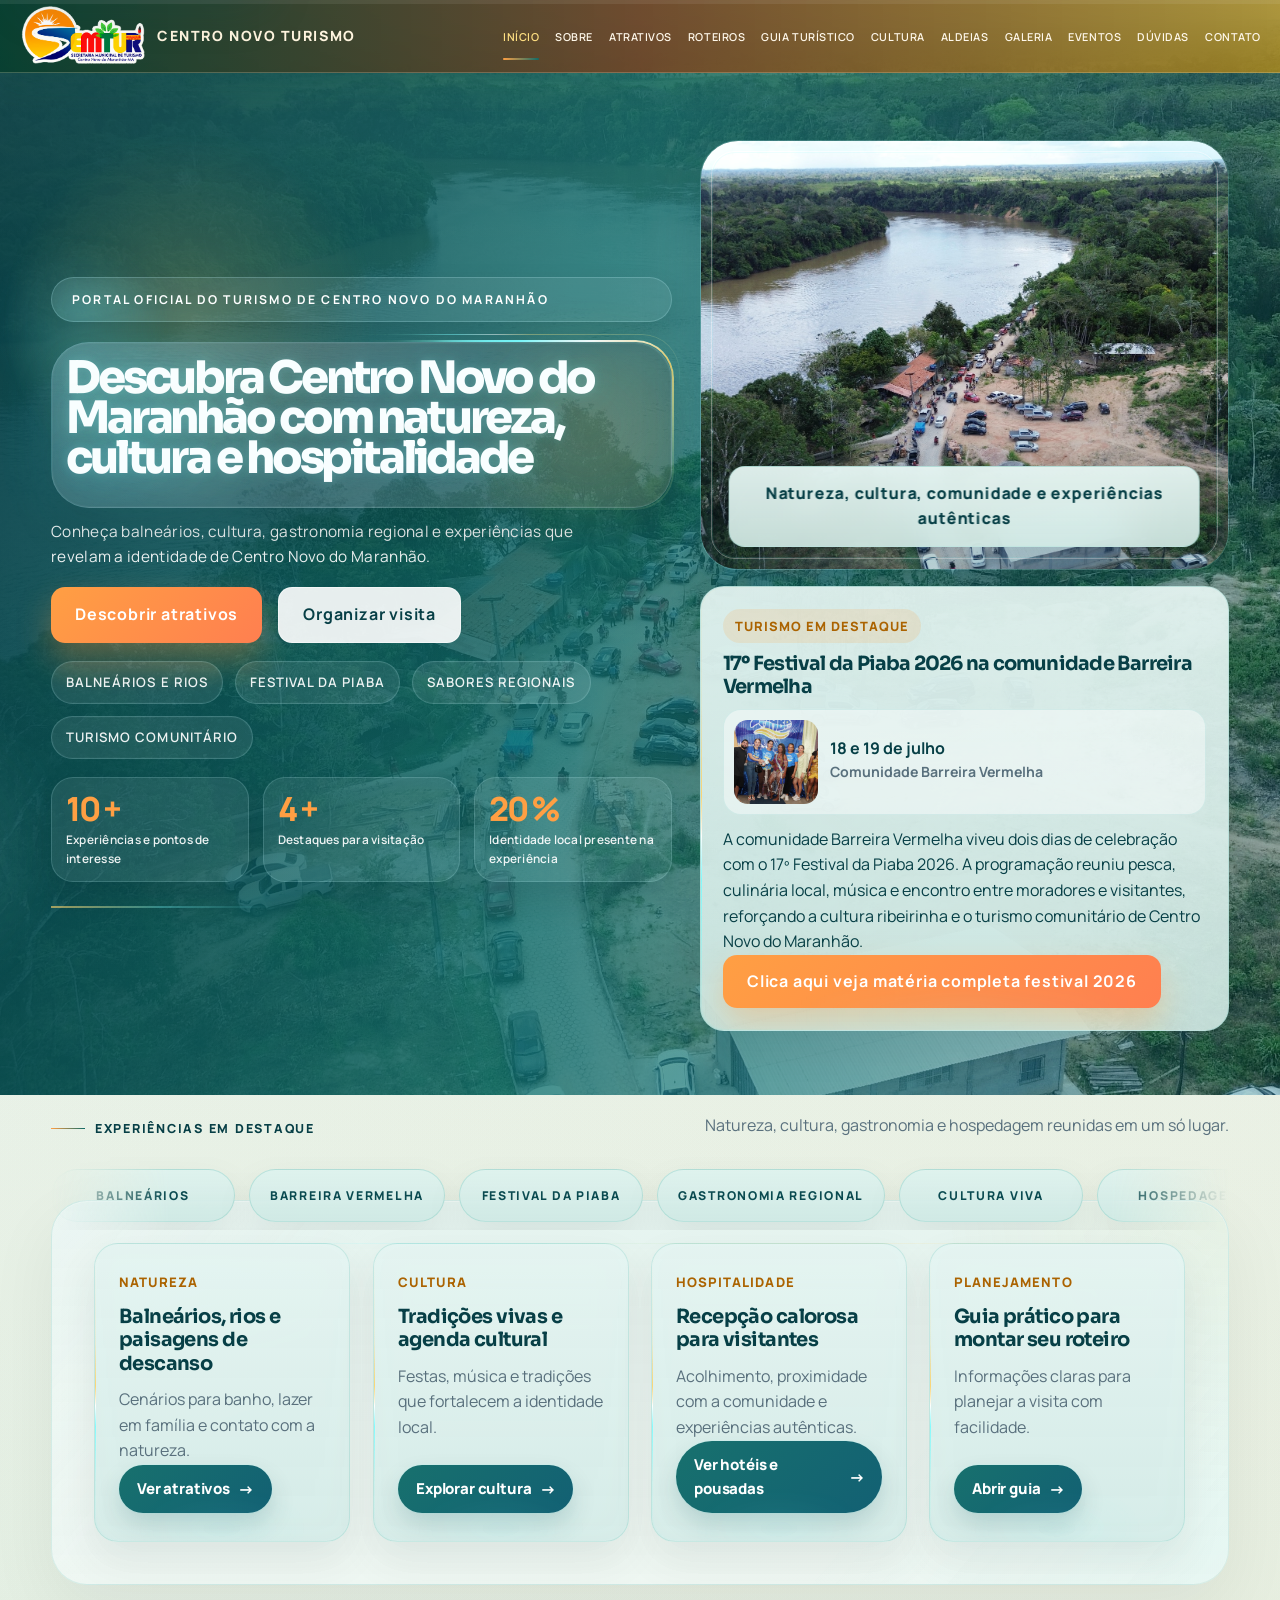
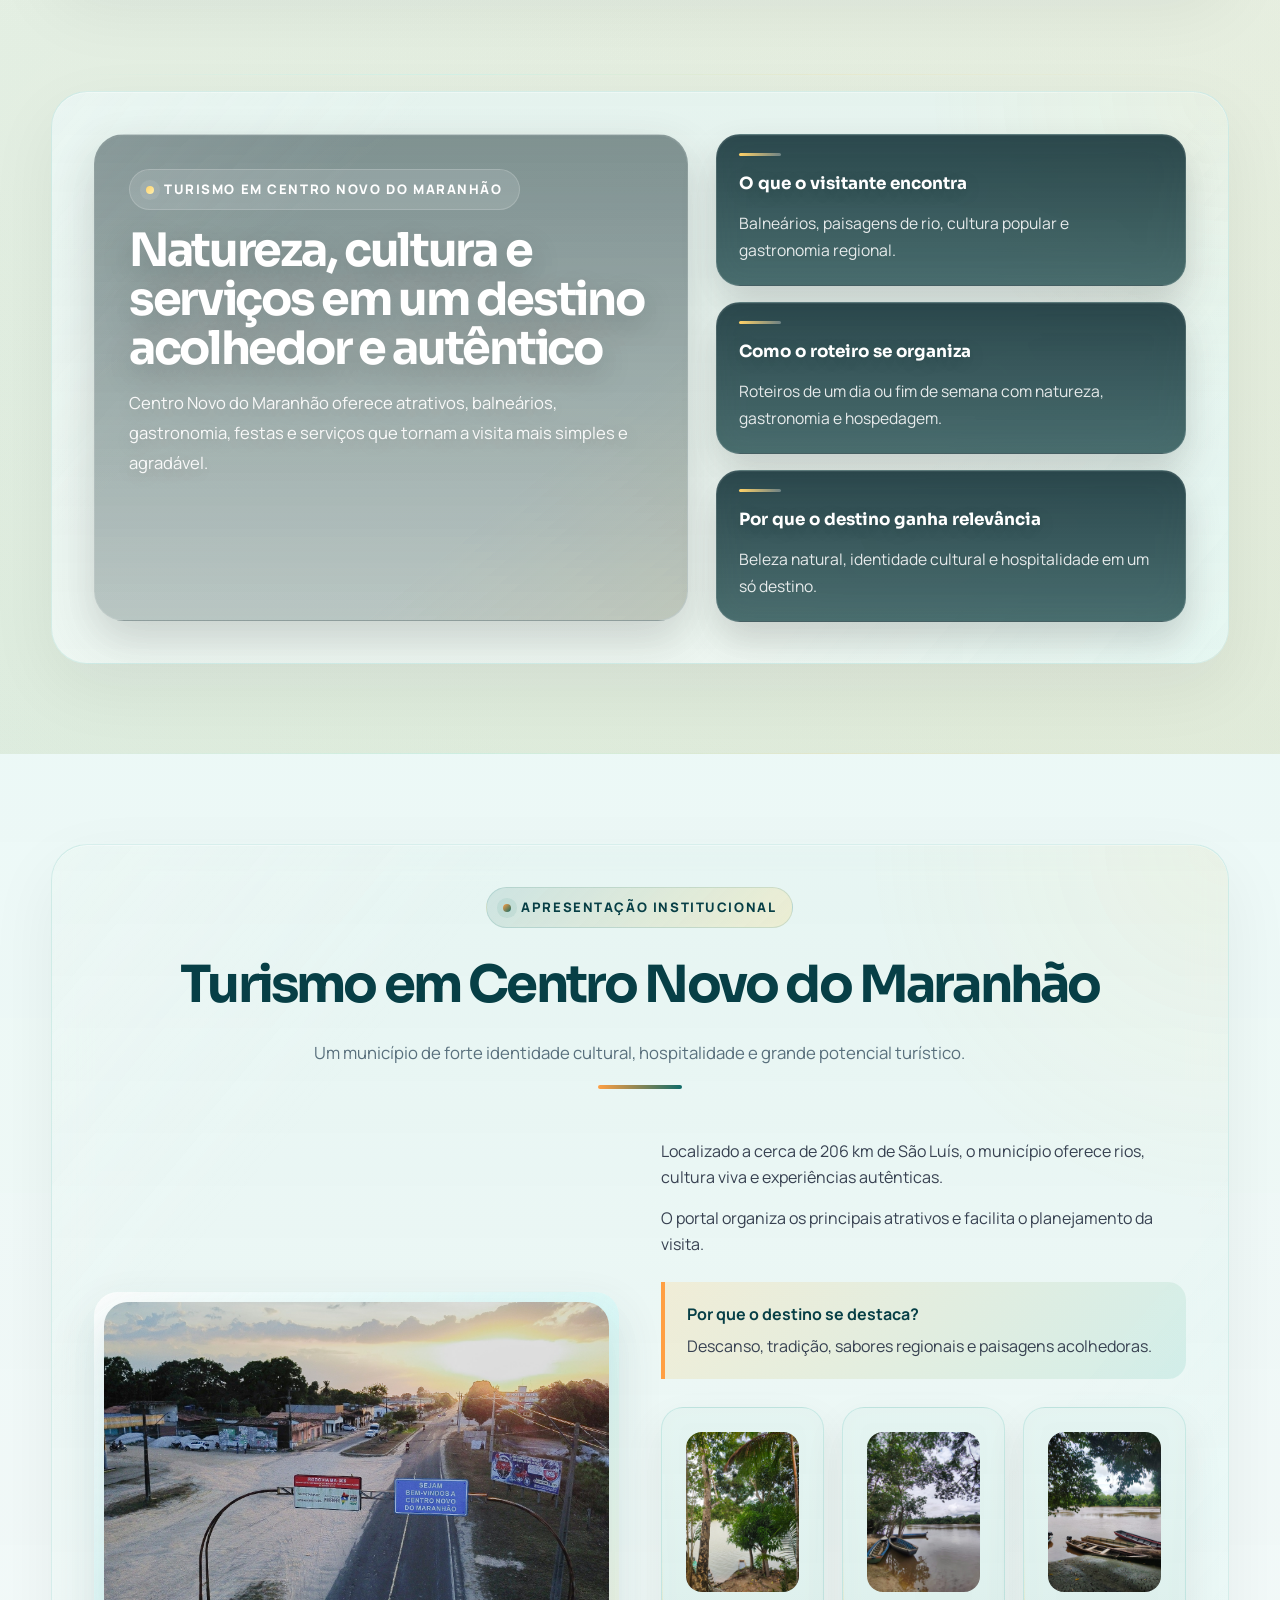
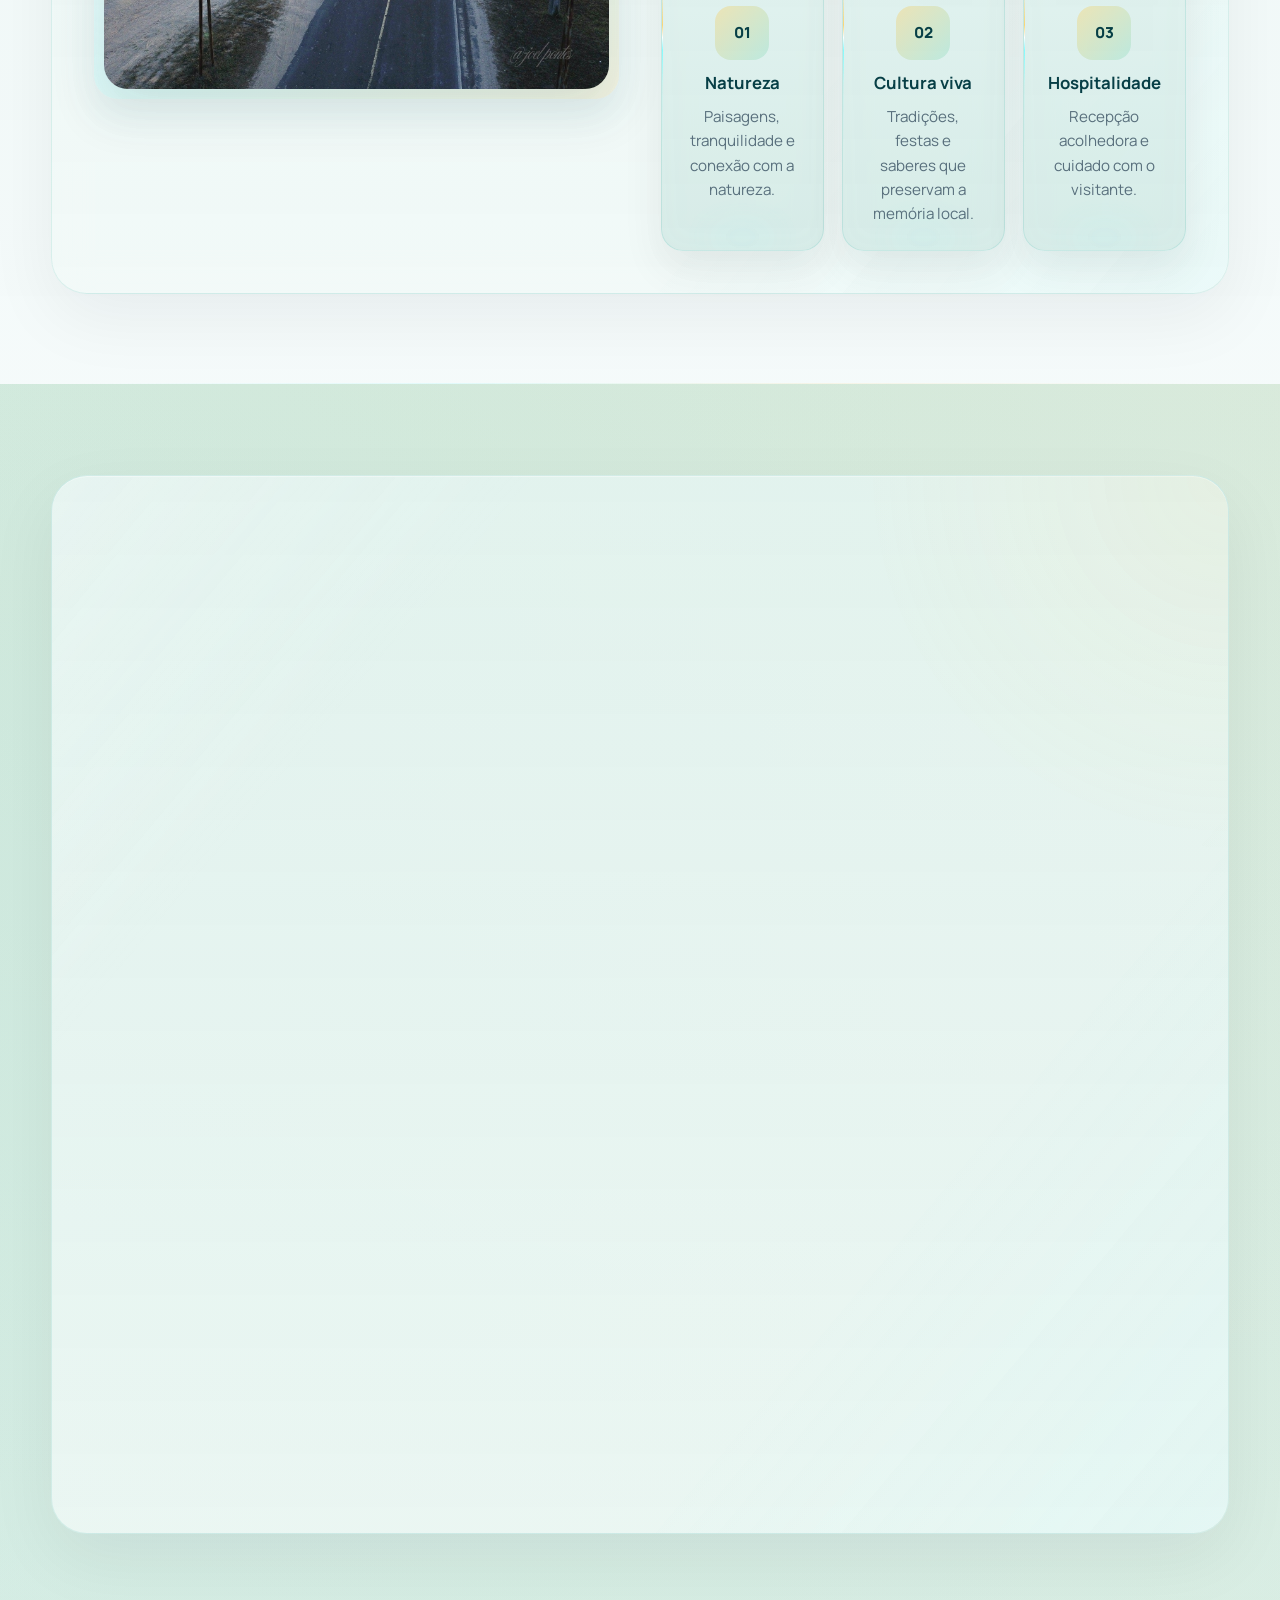
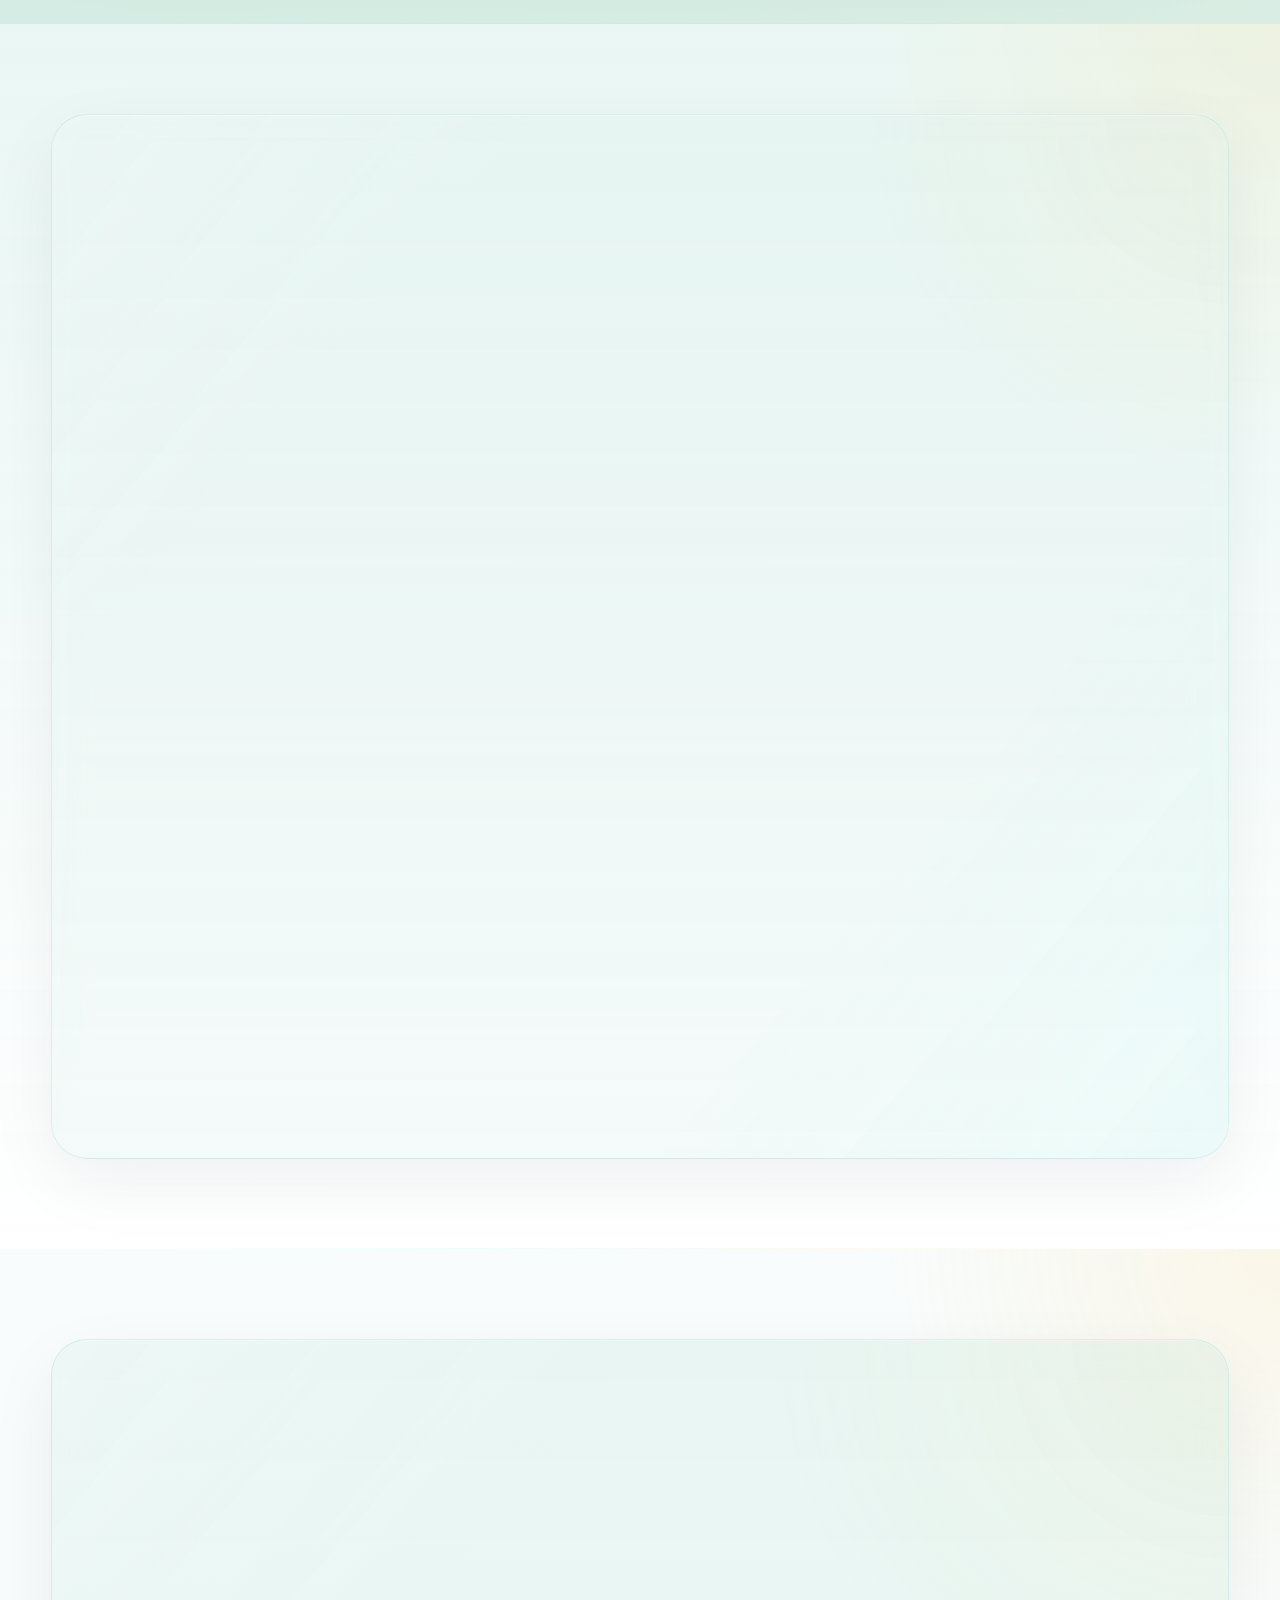
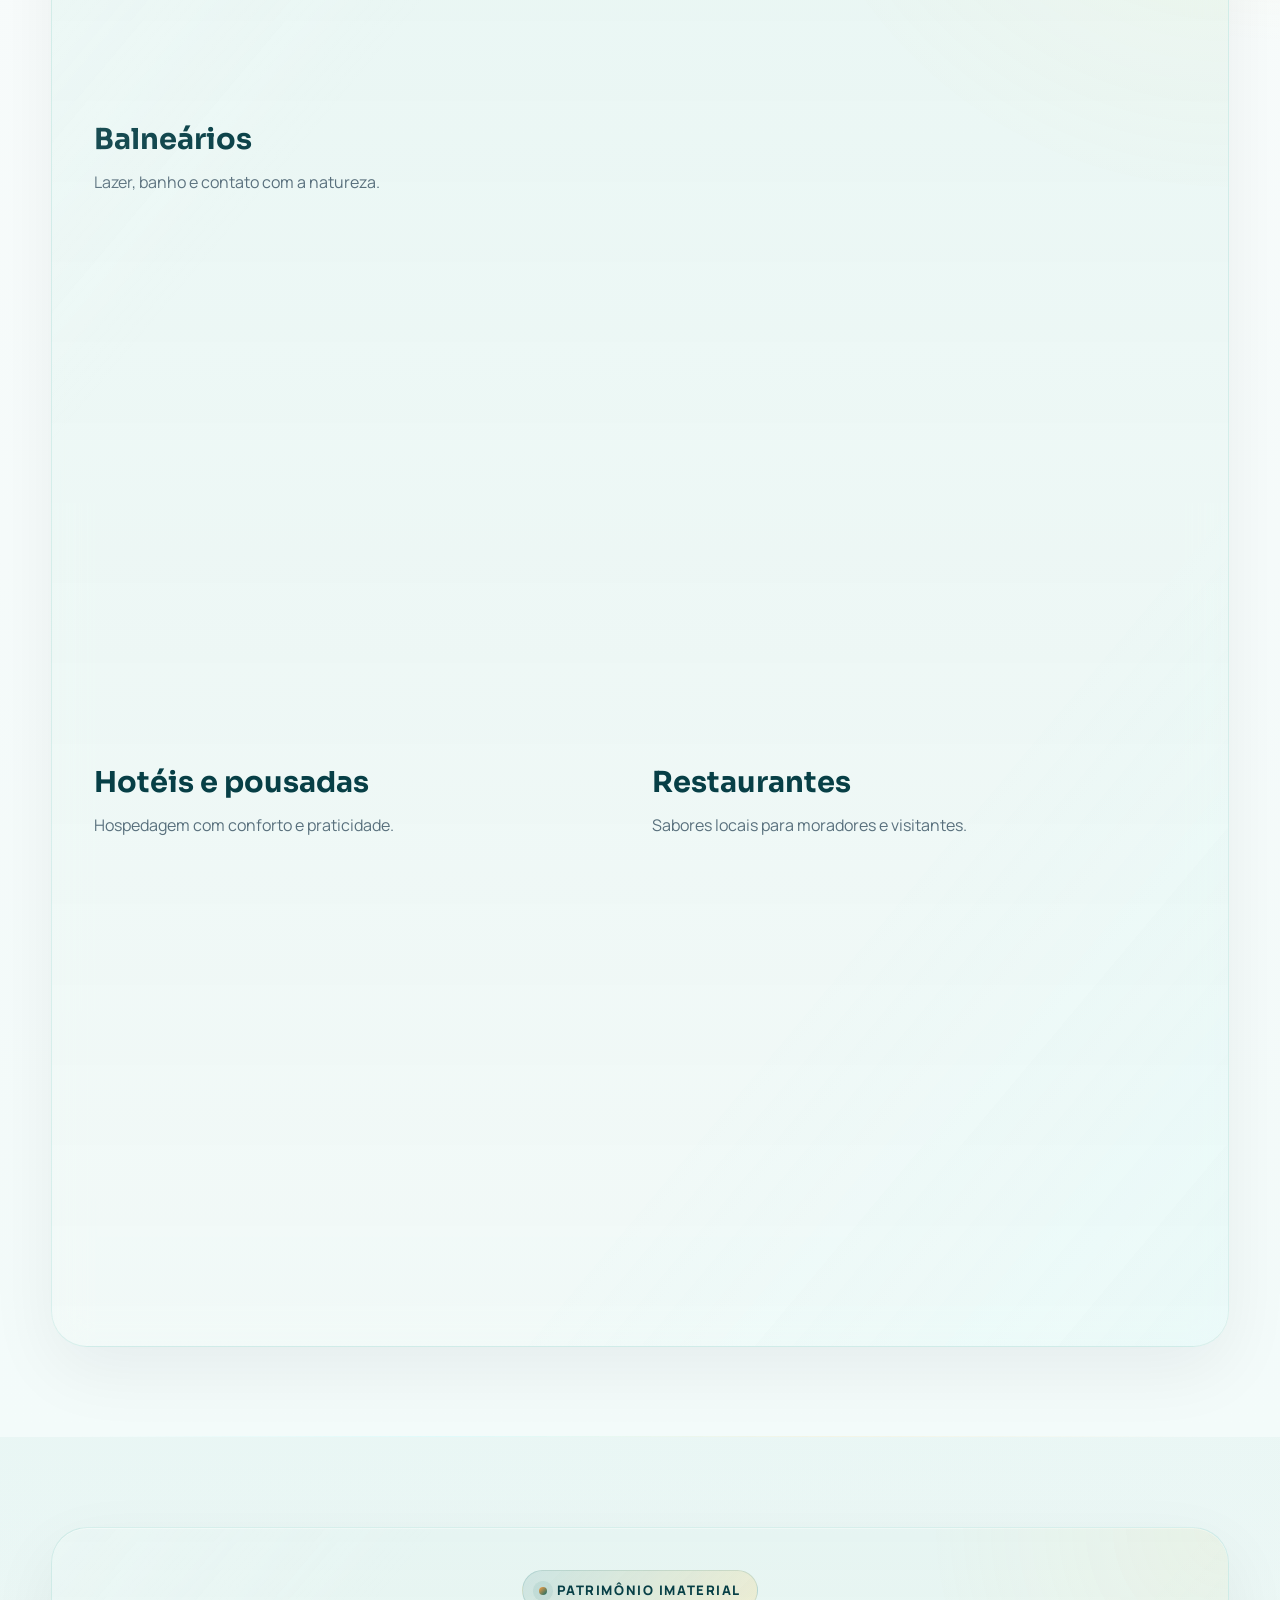
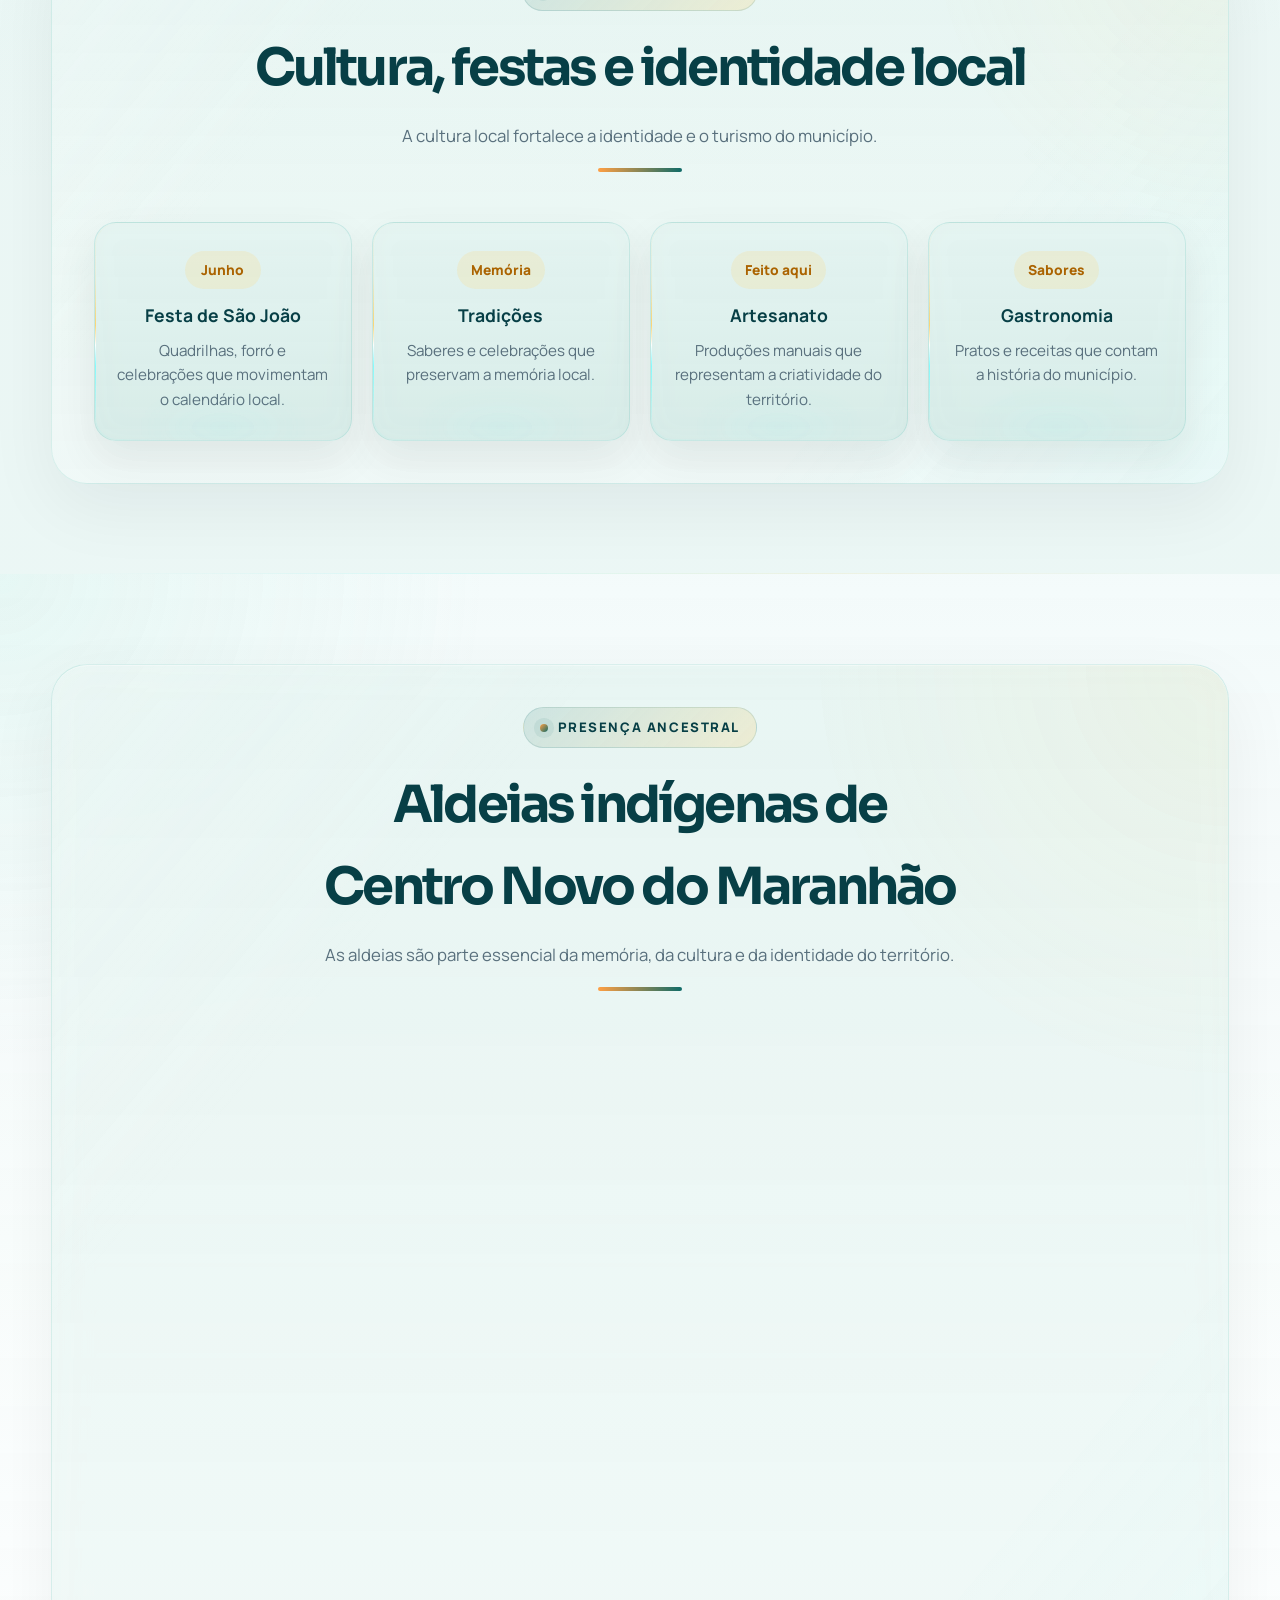
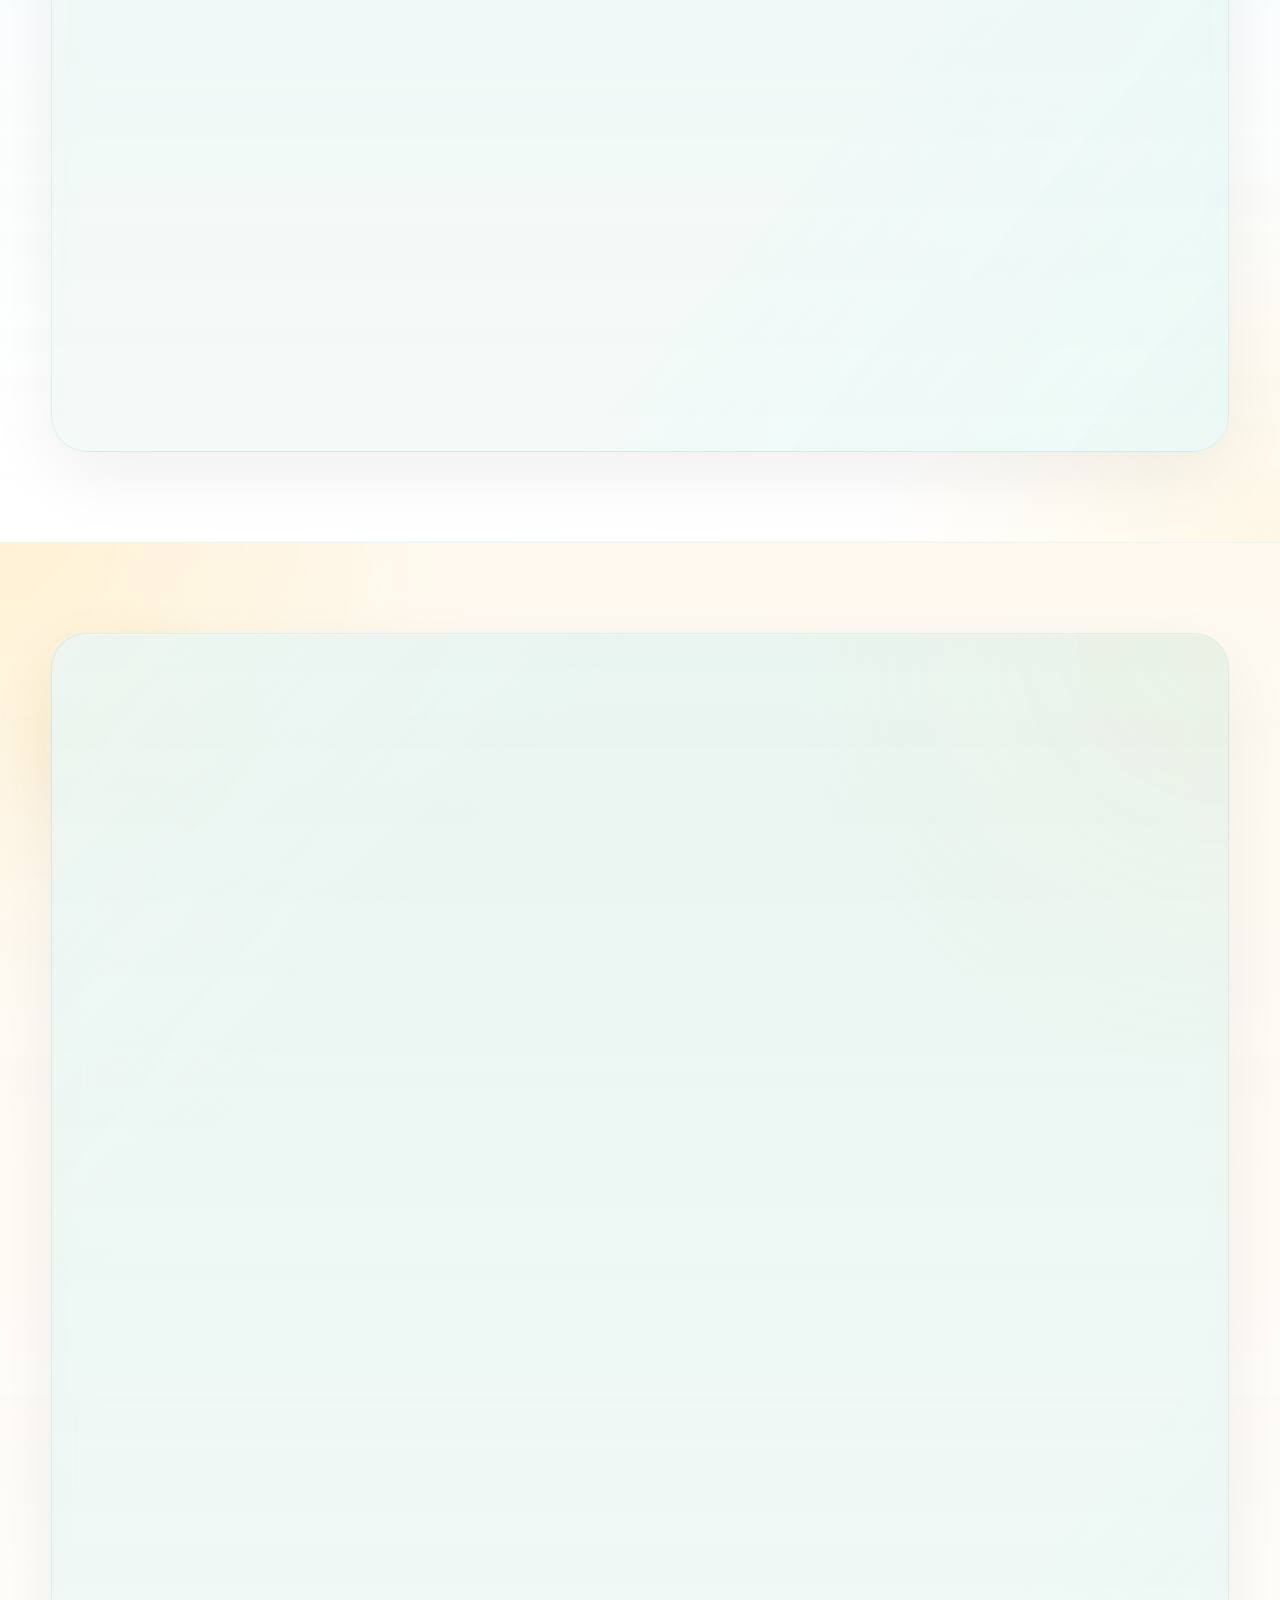
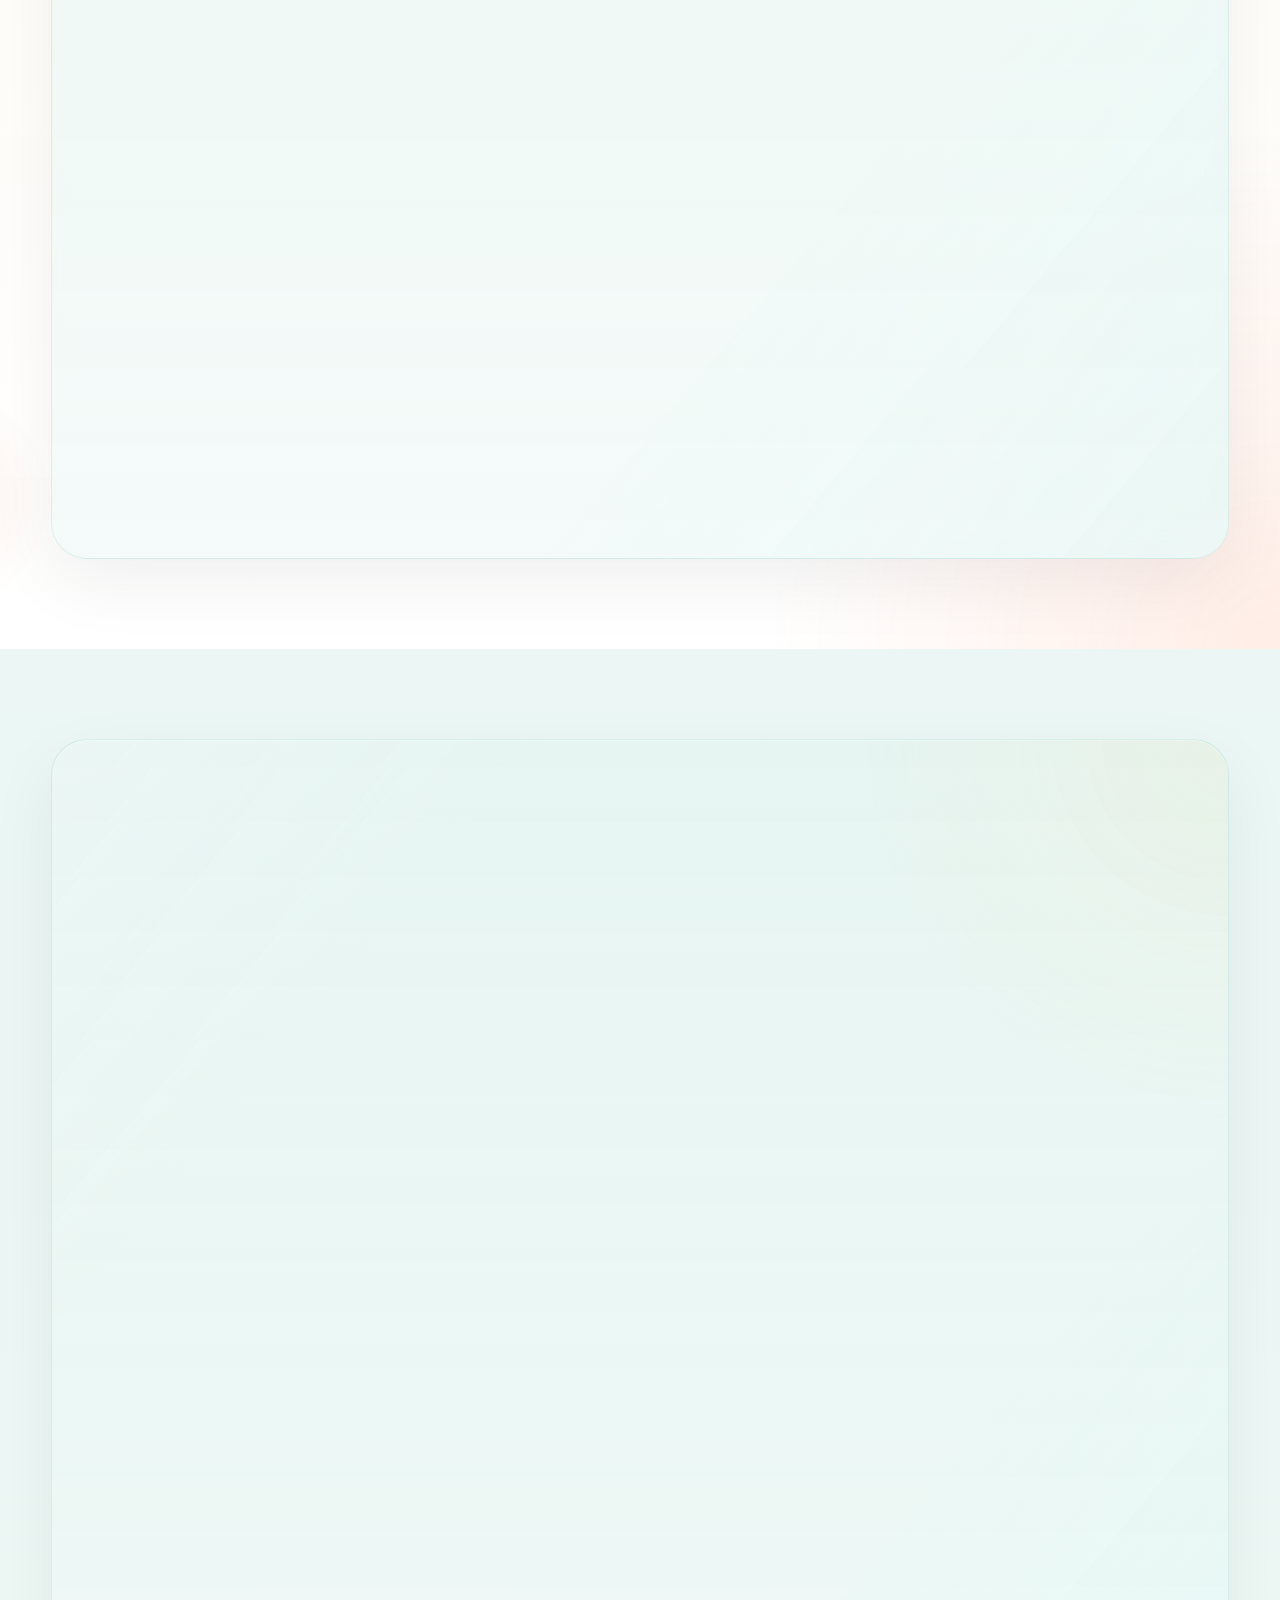
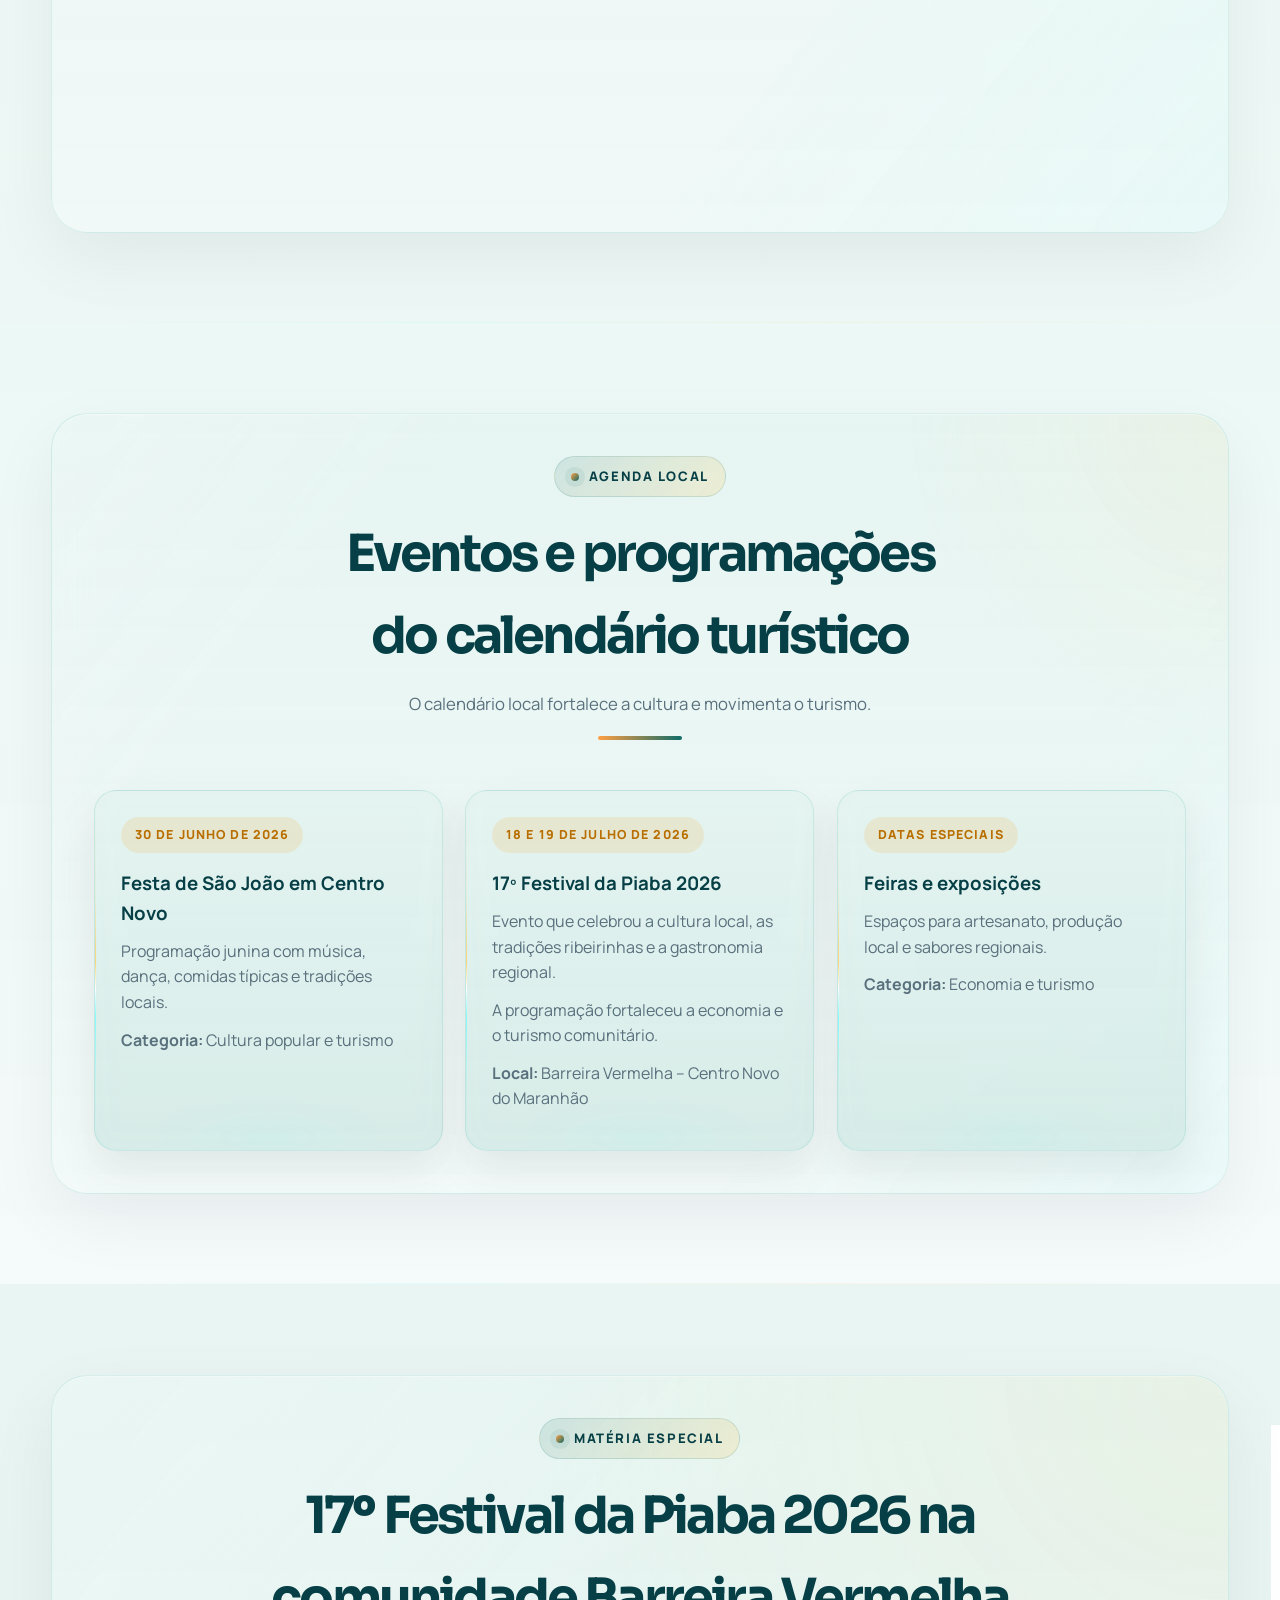
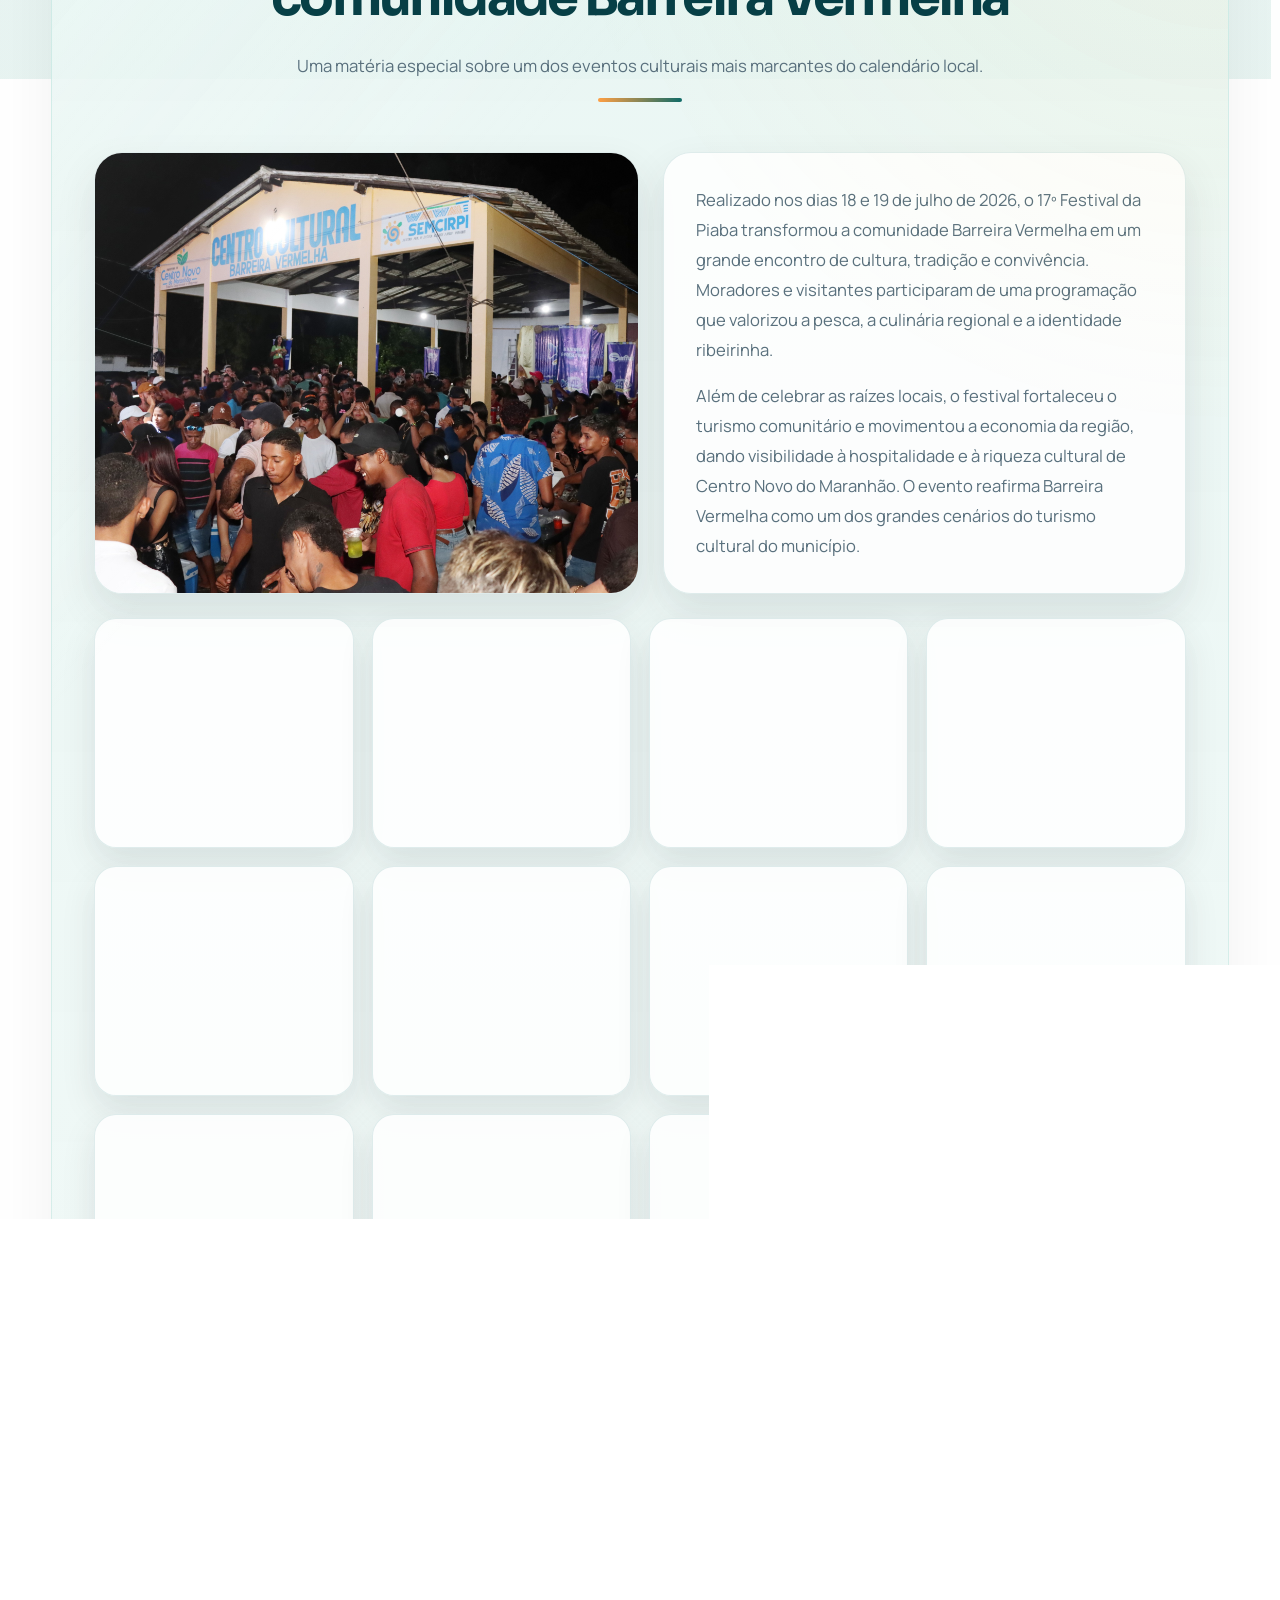
==== commit 351a133f: "nome sec" ====
--- a/index.html
+++ b/index.html
@@ -1223,16 +1223,38 @@
 
           <div class="footer-social">
             <a href="https://www.instagram.com/secretariadeturismo_cn" target="_blank" rel="noopener">
-              <span>IG</span>
-              <span class="footer-social-label">Instagram</span>
+              <span class="footer-social-icon" aria-hidden="true">
+                <svg viewBox="0 0 24 24" focusable="false">
+                  <rect x="3.25" y="3.25" width="17.5" height="17.5" rx="5.2"></rect>
+                  <circle cx="12" cy="12" r="4.1"></circle>
+                  <circle cx="17.4" cy="6.7" r="1"></circle>
+                </svg>
+              </span>
+              <span class="footer-social-copy">
+                <span class="footer-social-label">Instagram</span>
+              </span>
             </a>
             <a href="mailto:secretariadeturismocnma@gmail.com">
-              <span>EM</span>
-              <span class="footer-social-label">E-mail</span>
+              <span class="footer-social-icon" aria-hidden="true">
+                <svg viewBox="0 0 24 24" focusable="false">
+                  <path d="M4 7.5h16v9A2.5 2.5 0 0 1 17.5 19h-11A2.5 2.5 0 0 1 4 16.5z"></path>
+                  <path d="m5.2 8.4 6.1 5a1.1 1.1 0 0 0 1.4 0l6.1-5"></path>
+                </svg>
+              </span>
+              <span class="footer-social-copy">
+                <span class="footer-social-label">E-mail</span>
+              </span>
             </a>
             <a href="https://www.google.com/maps?q=-2.1376238,-46.1272912" target="_blank" rel="noopener">
-              <span>MAP</span>
-              <span class="footer-social-label">Mapa</span>
+              <span class="footer-social-icon" aria-hidden="true">
+                <svg viewBox="0 0 24 24" focusable="false">
+                  <path d="M12 21s6-5.7 6-11a6 6 0 1 0-12 0c0 5.3 6 11 6 11Z"></path>
+                  <circle cx="12" cy="10" r="2.2"></circle>
+                </svg>
+              </span>
+              <span class="footer-social-copy">
+                <span class="footer-social-label">Mapa</span>
+              </span>
             </a>
           </div>
         </div>
@@ -1264,7 +1286,7 @@
             <p class="management-item"><span class="management-label">Vice-prefeito</span><span class="typed-inline" data-typed-text="Moab Carrias">Moab Carrias</span></p>
             <p class="management-item"><span class="management-label">Secret&aacute;rio de Administra&ccedil;&atilde;o</span><span class="typed-inline" data-typed-text="Leilson Almeida">Leilson Almeida</span></p>
             <p class="management-item"><span class="management-label">Secret&aacute;ria de Turismo</span><span class="typed-inline" data-typed-text="Luana Ara&uacute;jo">Luana Ara&uacute;jo</span></p>
-            <p class="management-item"><span class="management-label">Secret&aacute;rio de Cultura</span><span class="typed-inline" data-typed-text="Renato Melo">Renato Melo</span></p>
+            <p class="management-item"><span class="management-label">Secret&aacute;ria de Cultura</span><span class="typed-inline" data-typed-text="Naiane Pereira Gomes">Naiane Pereira Gomes</span></p>
             <p class="management-item"><span class="management-label">Secret&aacute;rio de Agricultura</span><span class="typed-inline" data-typed-text="Pedro Teixeira">Pedro Teixeira</span></p>
             <p class="management-item"><span class="management-label">Secret&aacute;rio de Assist&ecirc;ncia Social</span><span class="typed-inline" data-typed-text="Vando Fran&ccedil;a">Vando Fran&ccedil;a</span></p>
             <p class="management-item"><span class="management-label">Secret&aacute;rio de Sa&uacute;de</span><span class="typed-inline" data-typed-text="Joab Nascimento">Joab Nascimento</span></p>
--- a/style.css
+++ b/style.css
@@ -3533,34 +3533,104 @@
 }
 
 .footer-social {
-  display: flex;
+  display: grid;
+  grid-template-columns: repeat(3, minmax(0, 1fr));
   gap: 12px;
-  margin-top: 16px;
-  flex-wrap: wrap;
+  margin-top: 18px;
 }
 
 .footer-social a {
-  min-width: 60px;
-  padding: 9px 10px;
-  border-radius: 16px;
-  background: rgba(255, 255, 255, 0.12);
+  position: relative;
+  min-width: 0;
+  padding: 16px 12px 14px;
+  border-radius: 22px;
+  background:
+    linear-gradient(180deg, rgba(255, 255, 255, 0.16), rgba(255, 255, 255, 0.08));
+  border: 1px solid rgba(255, 255, 255, 0.12);
   display: flex;
   flex-direction: column;
   align-items: center;
   justify-content: center;
-  gap: 6px;
-  font-size: 1.2rem;
-  font-weight: 800;
+  gap: 10px;
+  text-align: center;
+  overflow: hidden;
+  transition:
+    transform 0.22s ease,
+    background 0.22s ease,
+    border-color 0.22s ease,
+    box-shadow 0.22s ease;
+}
+
+.footer-social a::after {
+  content: "";
+  position: absolute;
+  inset: 0;
+  border-radius: inherit;
+  background: linear-gradient(135deg, rgba(255, 209, 102, 0.12), transparent 55%);
+  opacity: 0.9;
+  pointer-events: none;
 }
 
 .footer-social a:hover {
-  background: linear-gradient(135deg, var(--secondary), #ff7f50);
+  transform: translateY(-3px);
+  background: linear-gradient(135deg, rgba(255, 209, 102, 0.18), rgba(255, 127, 80, 0.18));
+  border-color: rgba(255, 209, 102, 0.32);
+  box-shadow: 0 18px 30px rgba(0, 0, 0, 0.18);
+}
+
+.footer-social-icon {
+  position: relative;
+  z-index: 1;
+  width: 54px;
+  height: 54px;
+  border-radius: 18px;
+  display: inline-flex;
+  align-items: center;
+  justify-content: center;
+  flex-shrink: 0;
+  background:
+    radial-gradient(circle at top left, rgba(255, 209, 102, 0.24), transparent 60%),
+    linear-gradient(135deg, rgba(255, 255, 255, 0.16), rgba(255, 255, 255, 0.08));
+  color: #ffe59b;
+  box-shadow:
+    inset 0 1px 0 rgba(255, 255, 255, 0.14),
+    0 10px 20px rgba(0, 0, 0, 0.14);
+}
+
+.footer-social-icon svg {
+  width: 24px;
+  height: 24px;
+  stroke: currentColor;
+  stroke-width: 1.8;
+  stroke-linecap: round;
+  stroke-linejoin: round;
+  fill: none;
+}
+
+.footer-social-copy {
+  position: relative;
+  z-index: 1;
+  display: grid;
+  gap: 0;
+  min-width: 0;
 }
 
 .footer-social-label {
   display: block;
-  font-size: 0.75rem;
-  line-height: 1.1;
+  font-size: 0.88rem;
+  line-height: 1.2;
+  font-weight: 800;
+  color: #ffffff;
+}
+
+.footer-social-subtitle {
+  display: none;
+  font-size: 0.72rem;
+  line-height: 1.3;
+  color: rgba(255, 255, 255, 0.72);
+  white-space: nowrap;
+  overflow: hidden;
+  text-overflow: ellipsis;
 }
 
 .footer-bottom {
@@ -4212,6 +4282,24 @@
 
   .management-grid {
     grid-template-columns: 1fr;
+  }
+
+  .footer-social {
+    grid-template-columns: 1fr;
+  }
+
+  .footer-social a {
+    padding: 13px;
+  }
+
+  .footer-social-icon {
+    width: 48px;
+    height: 48px;
+  }
+
+  .footer-social-icon svg {
+    width: 22px;
+    height: 22px;
   }
 
   .footer-contact-inline p {
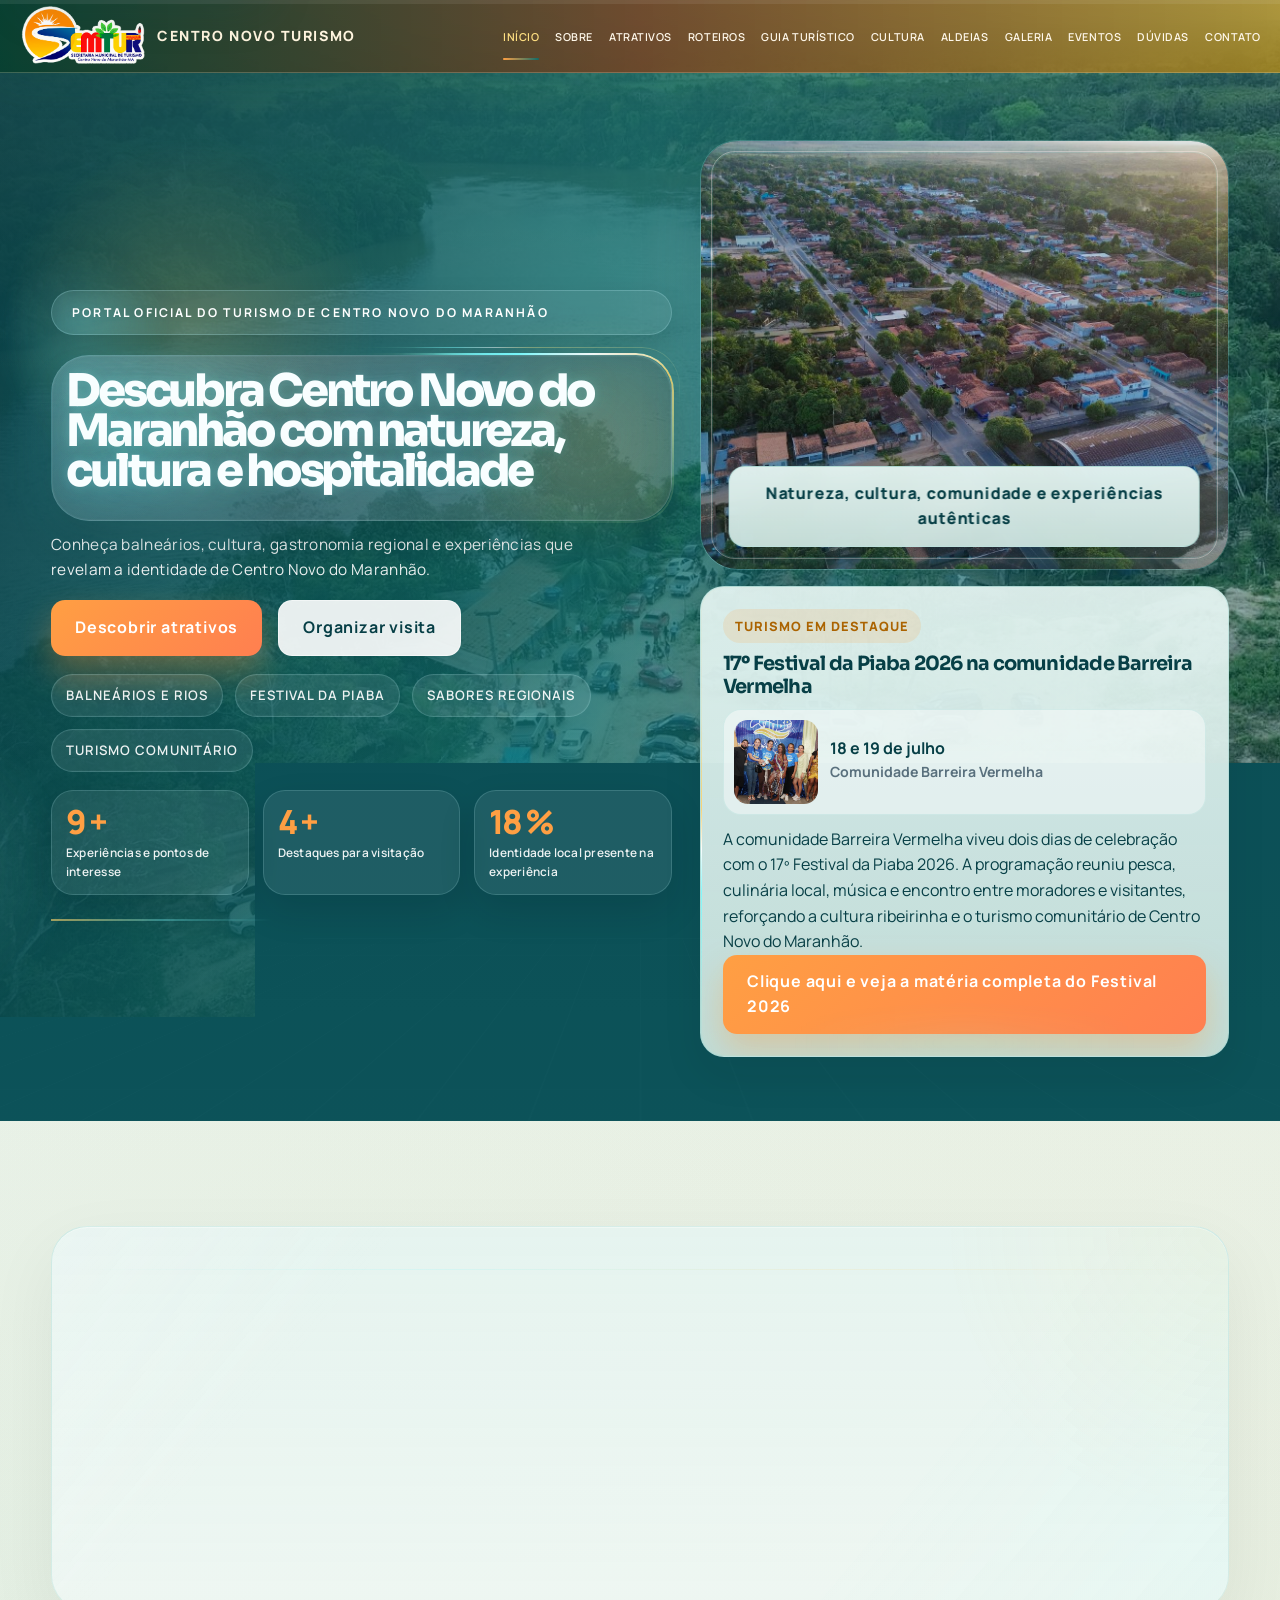
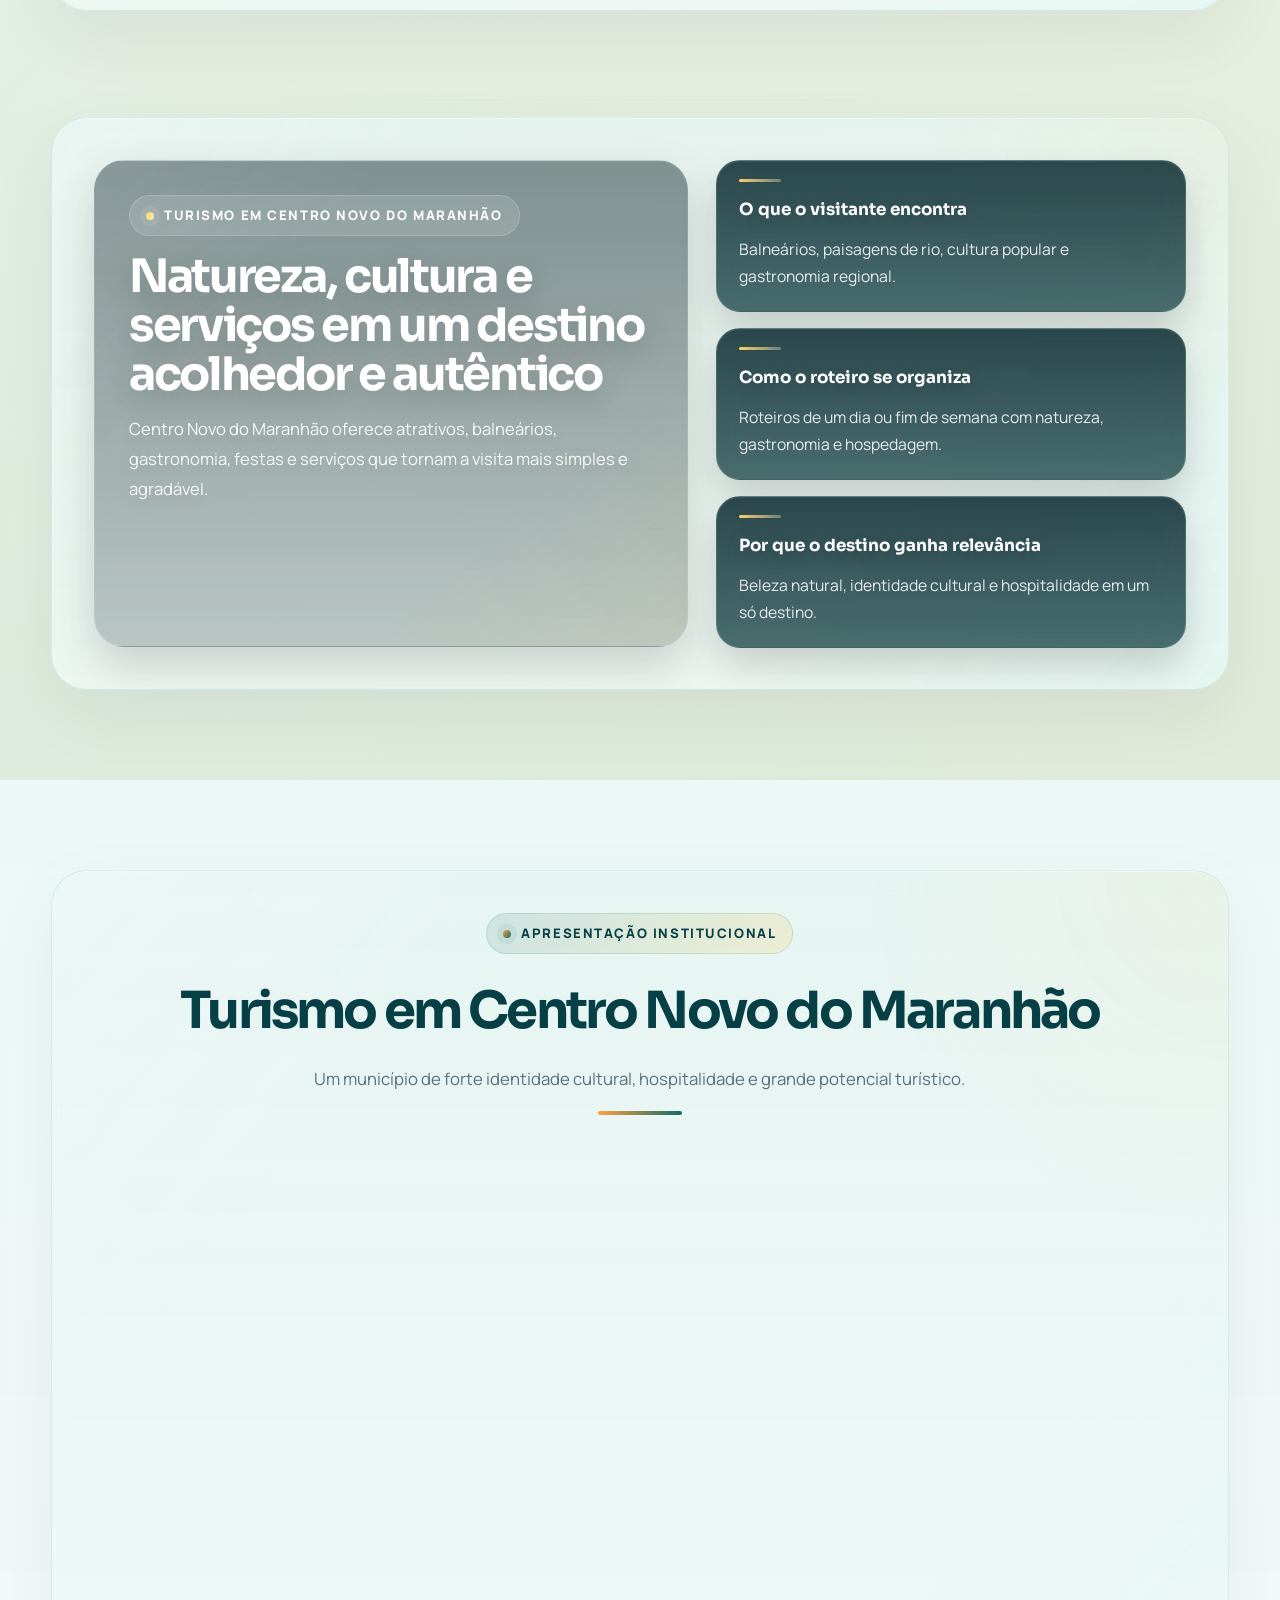
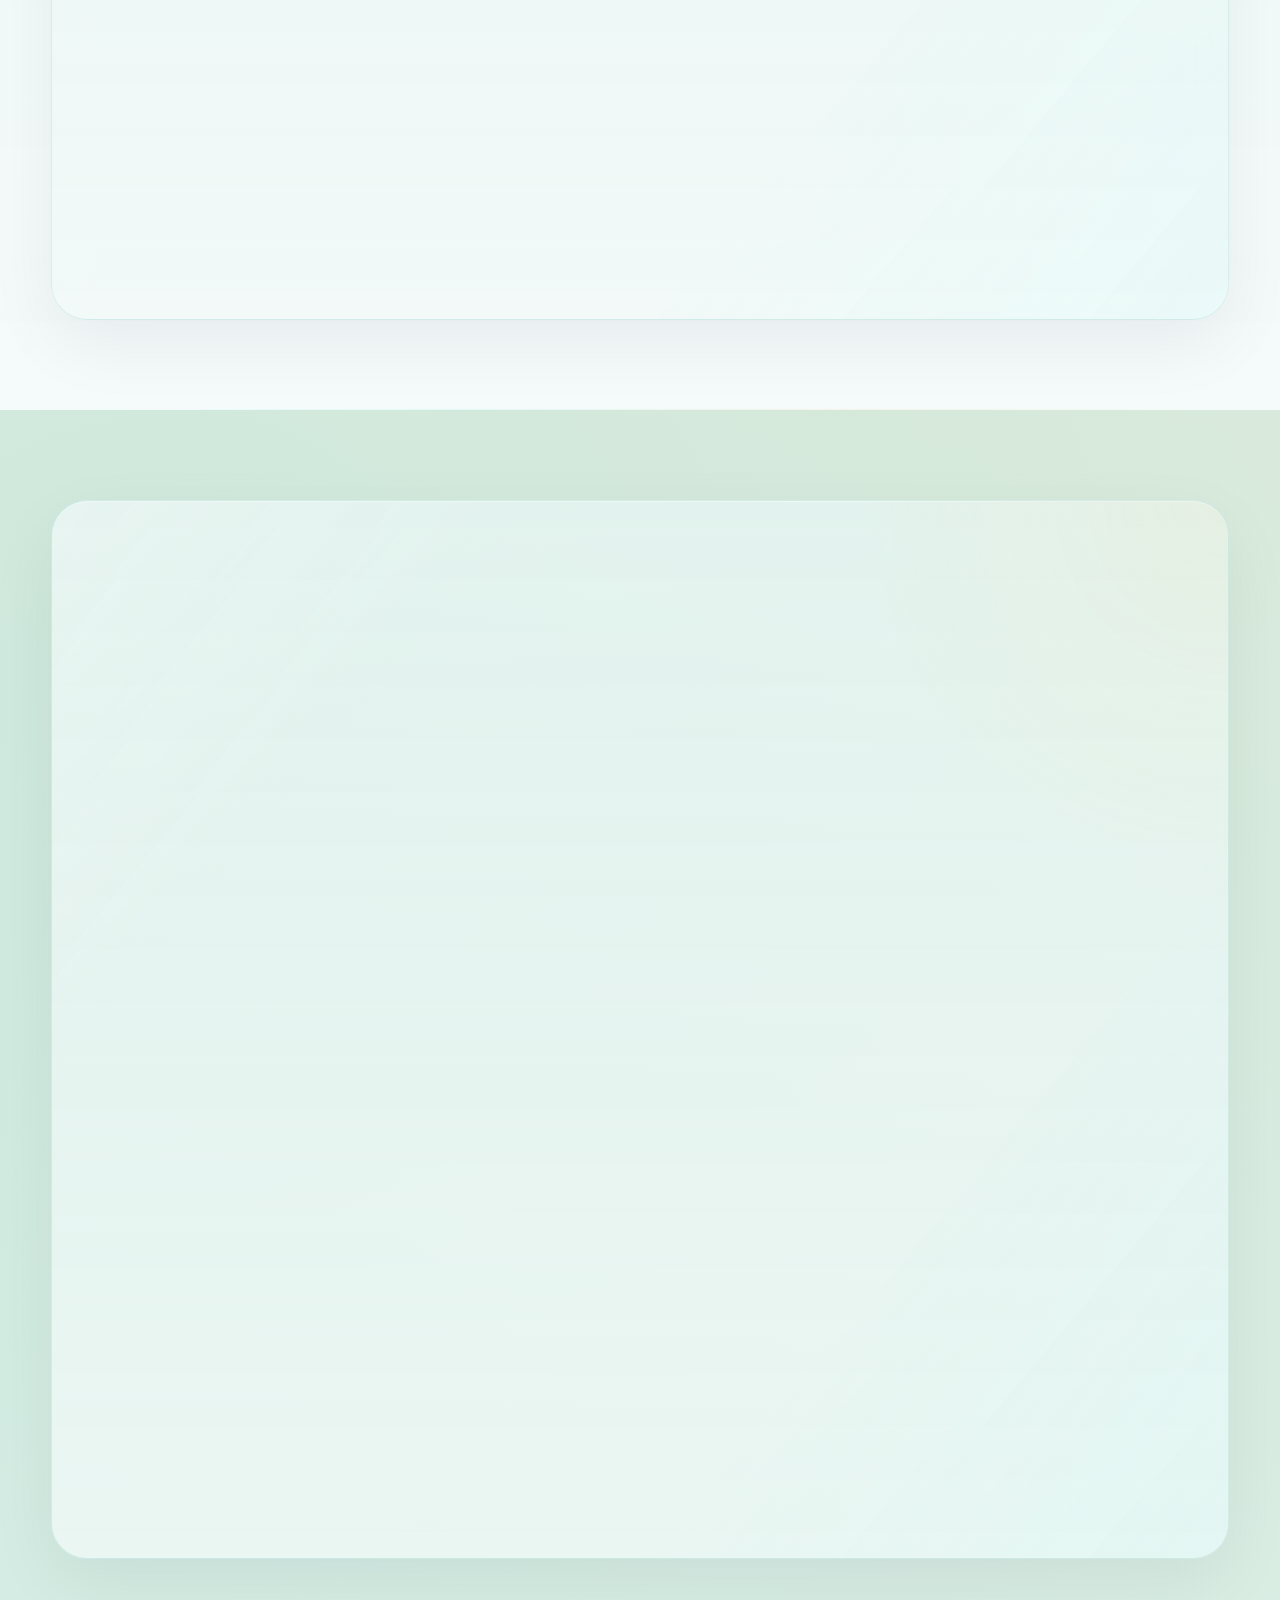
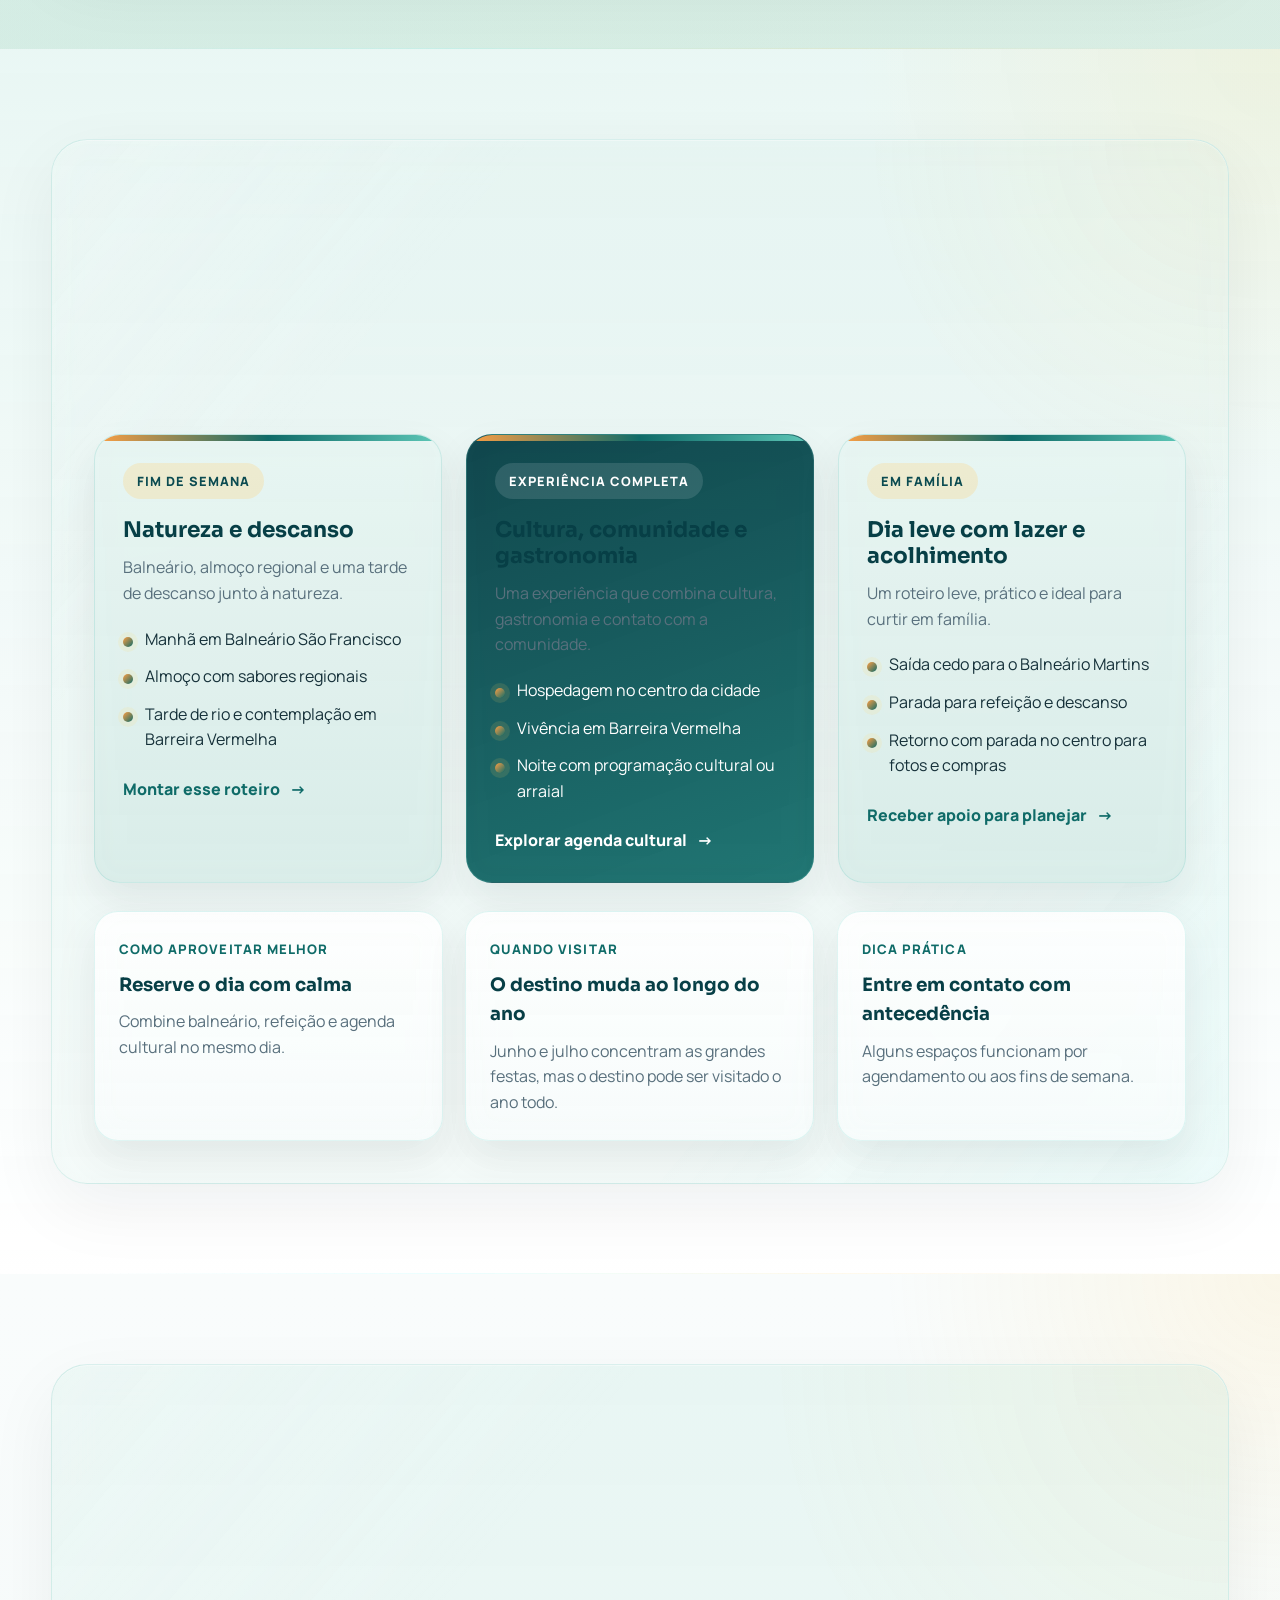
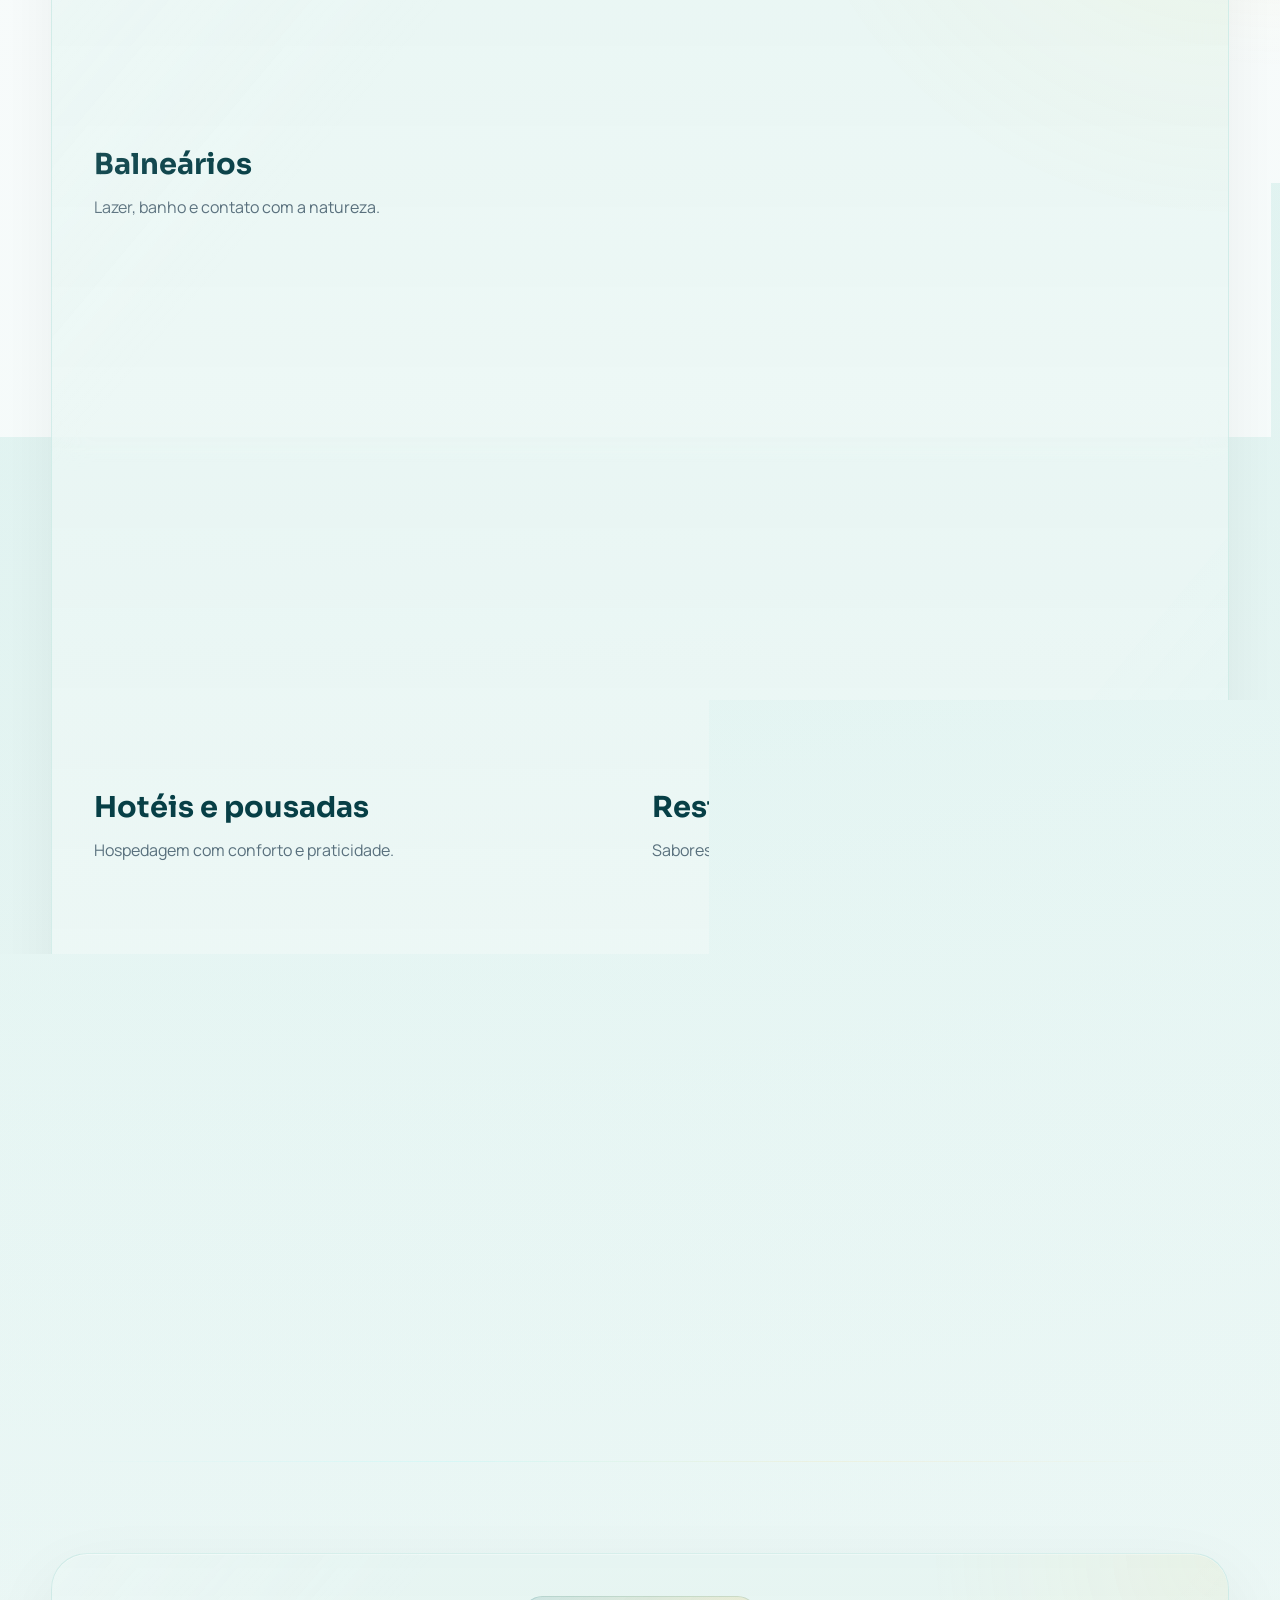
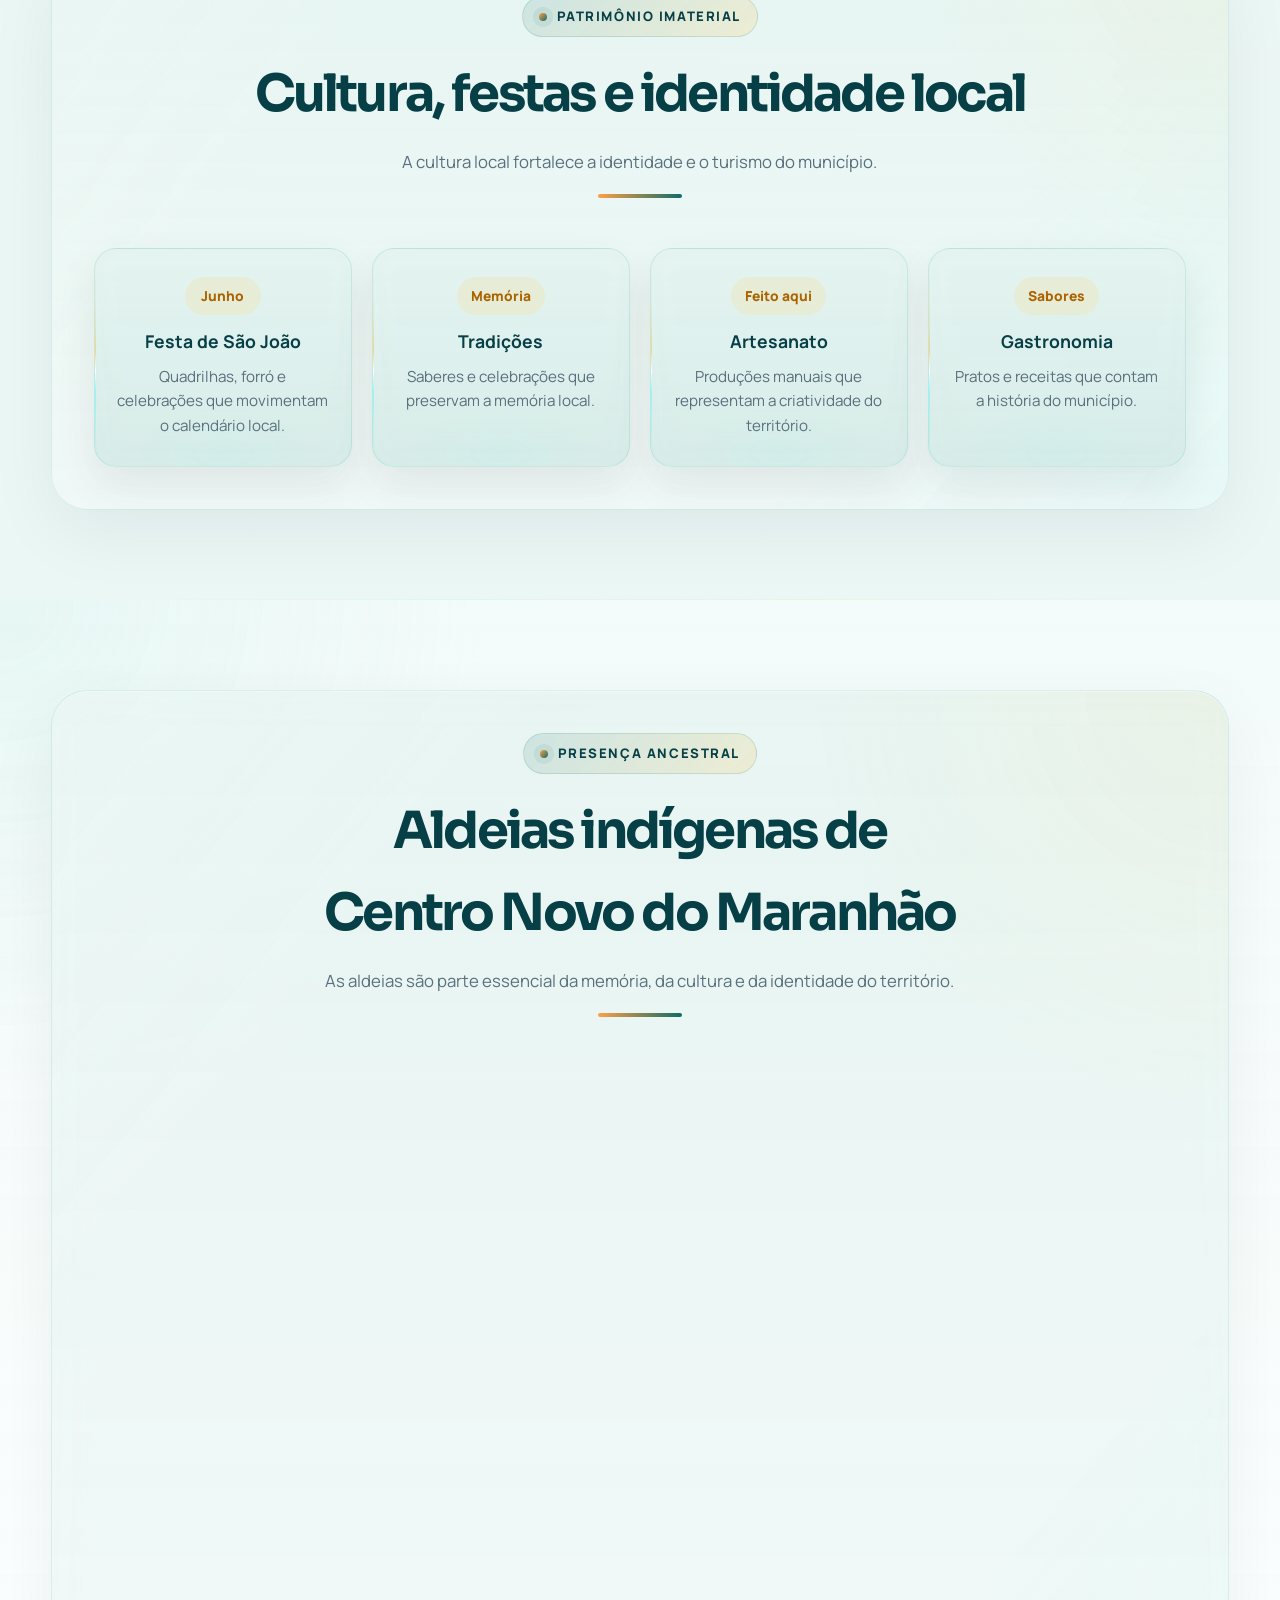
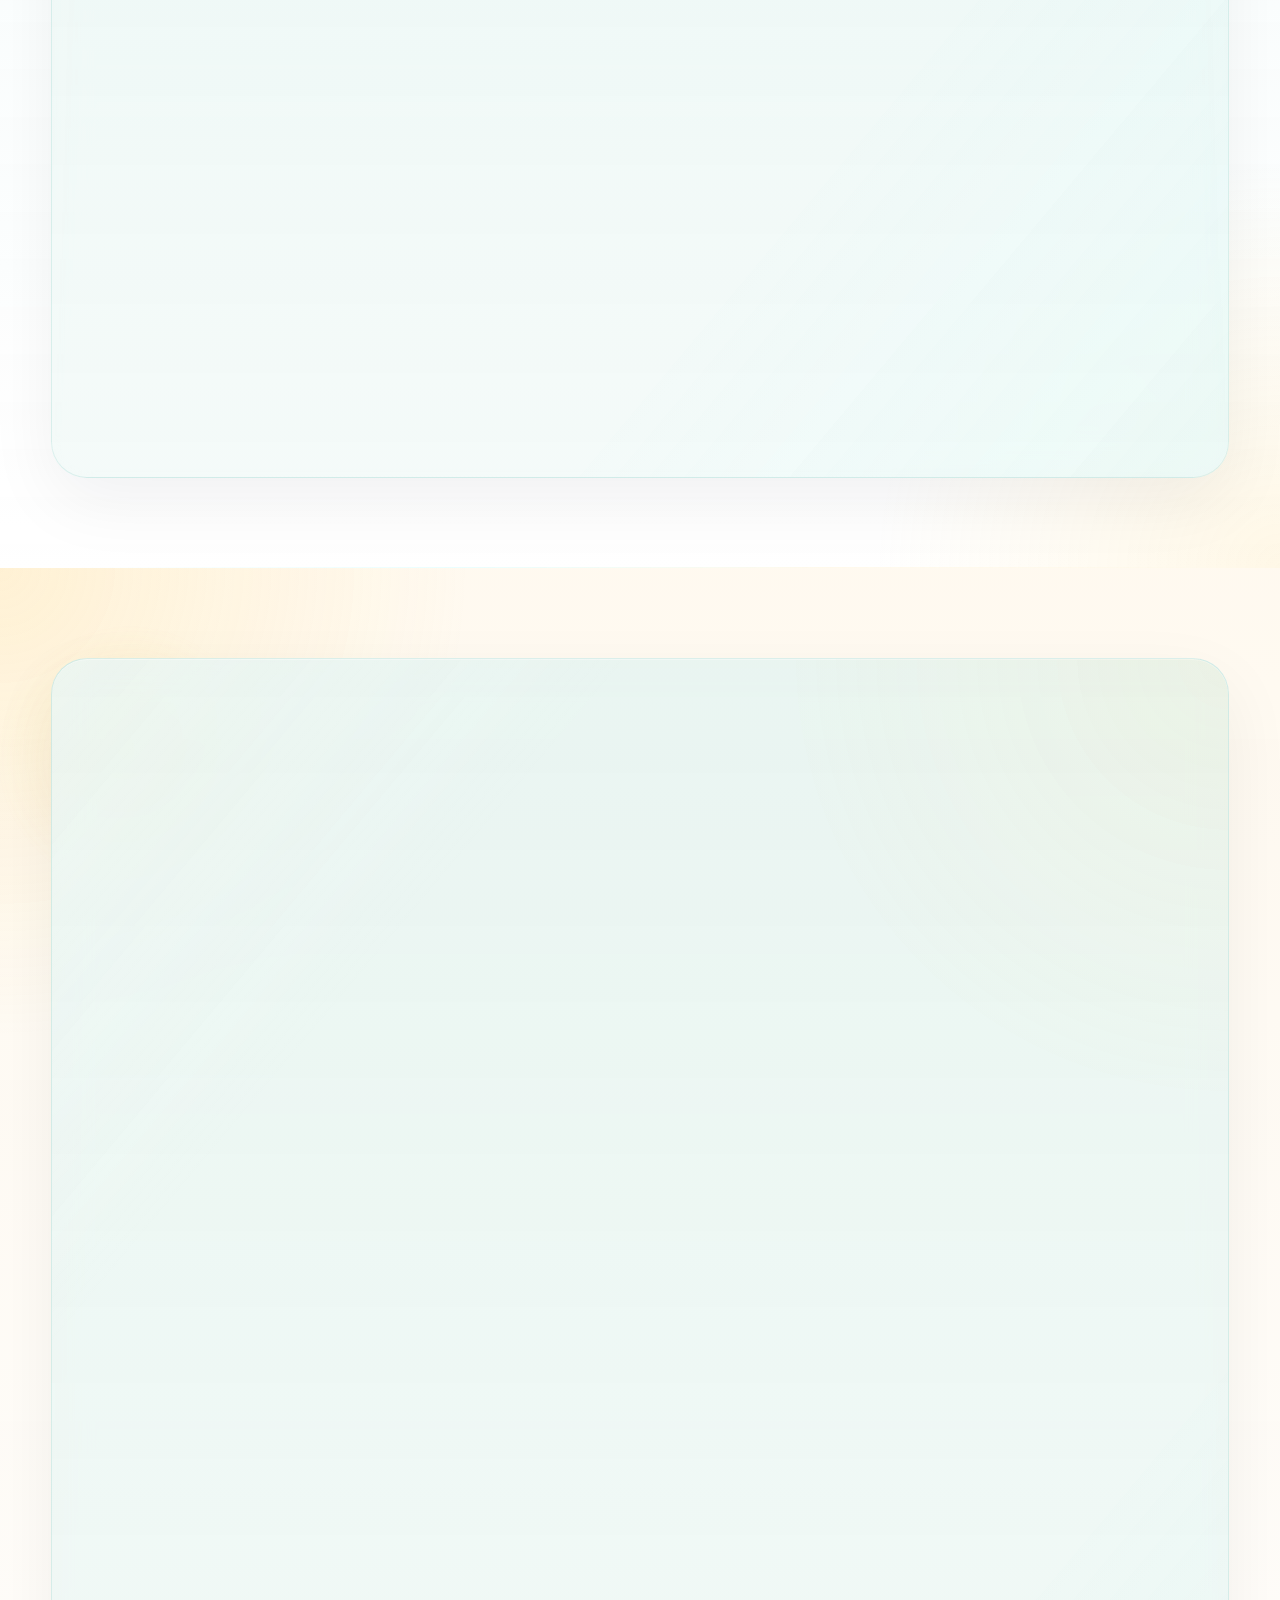
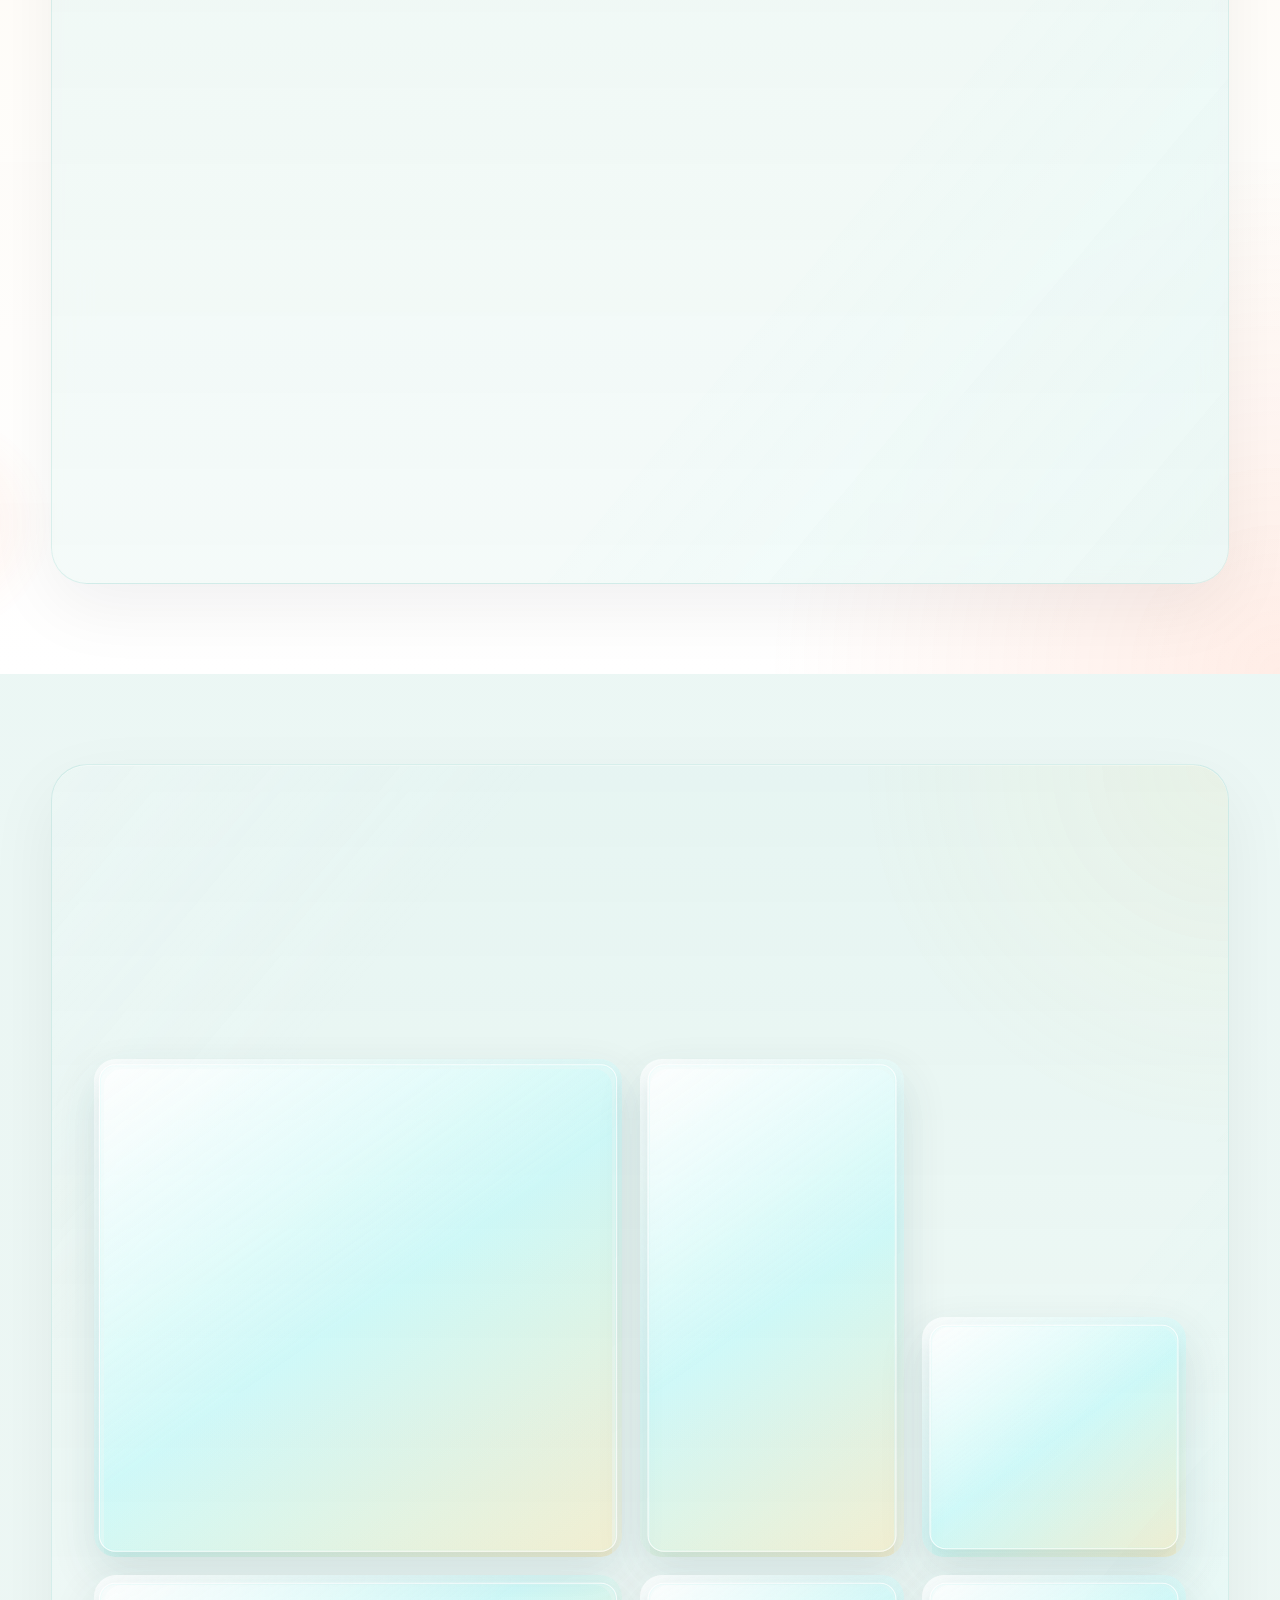
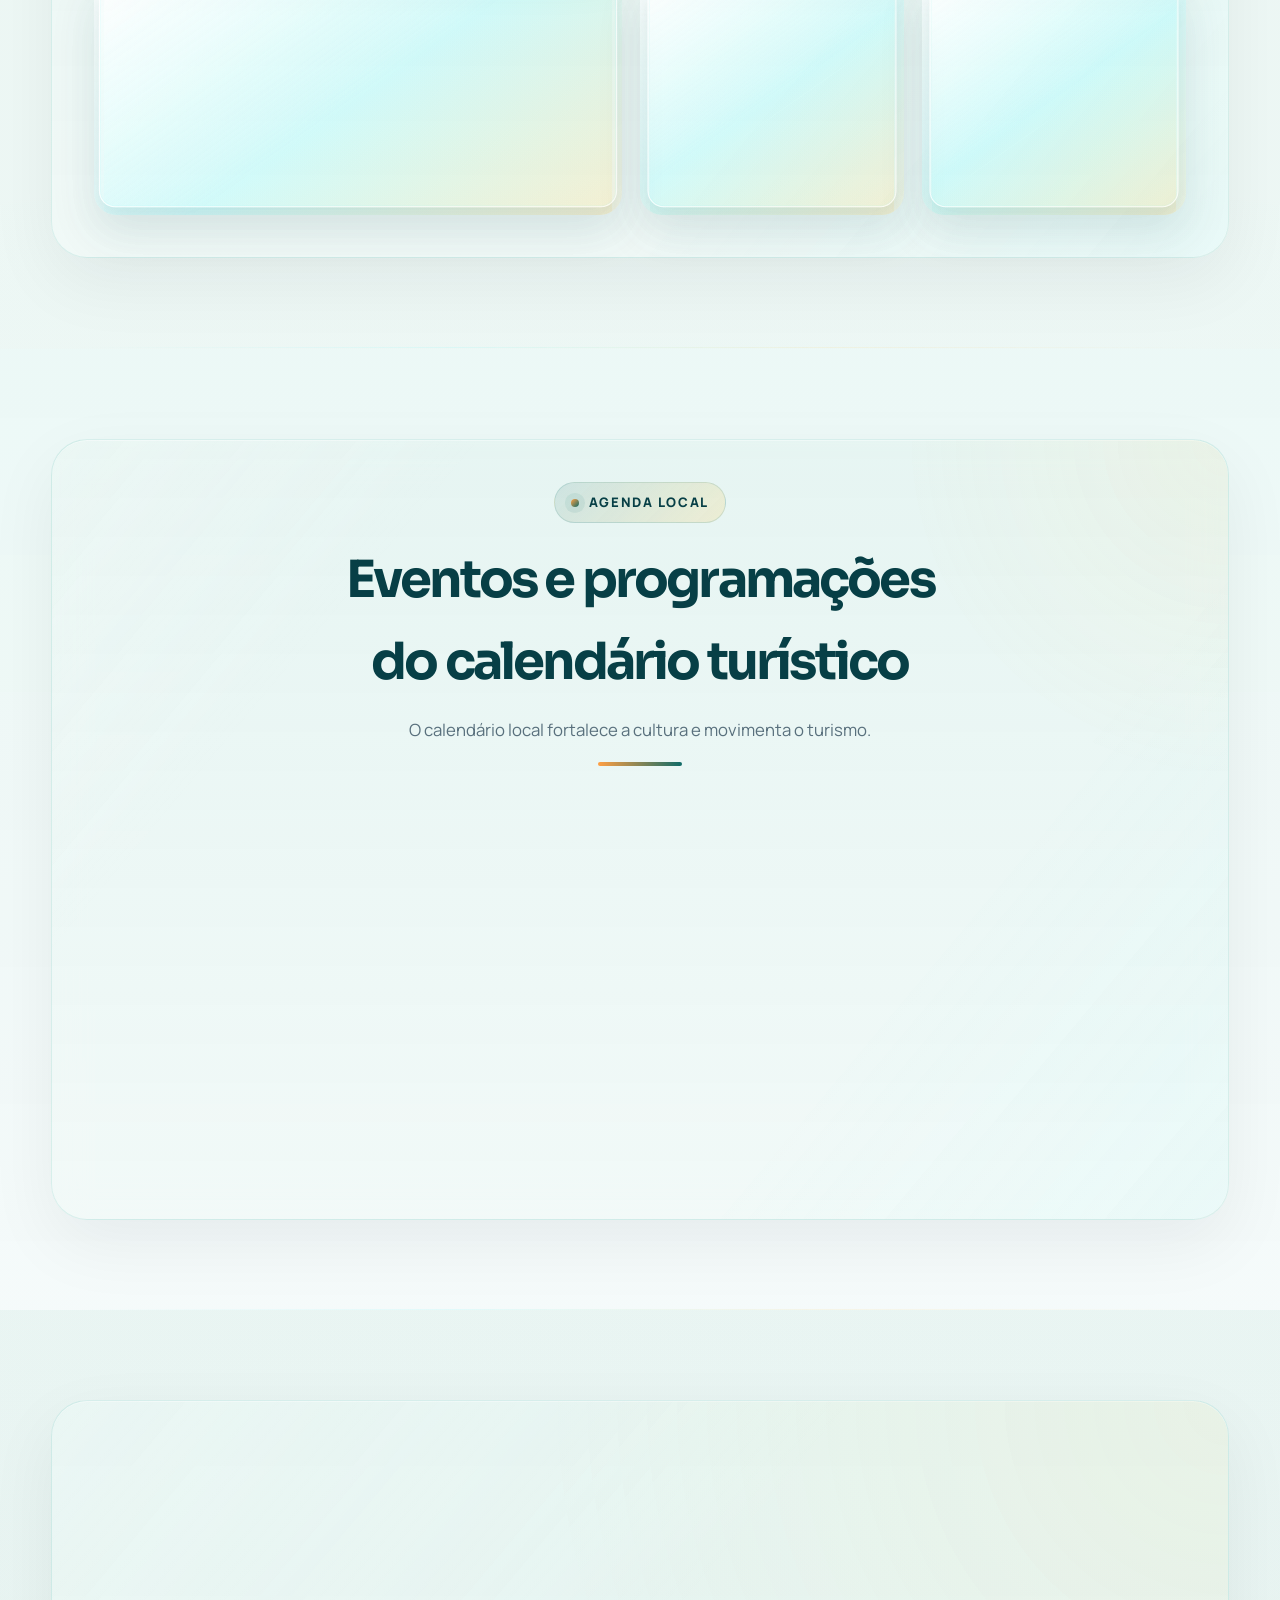
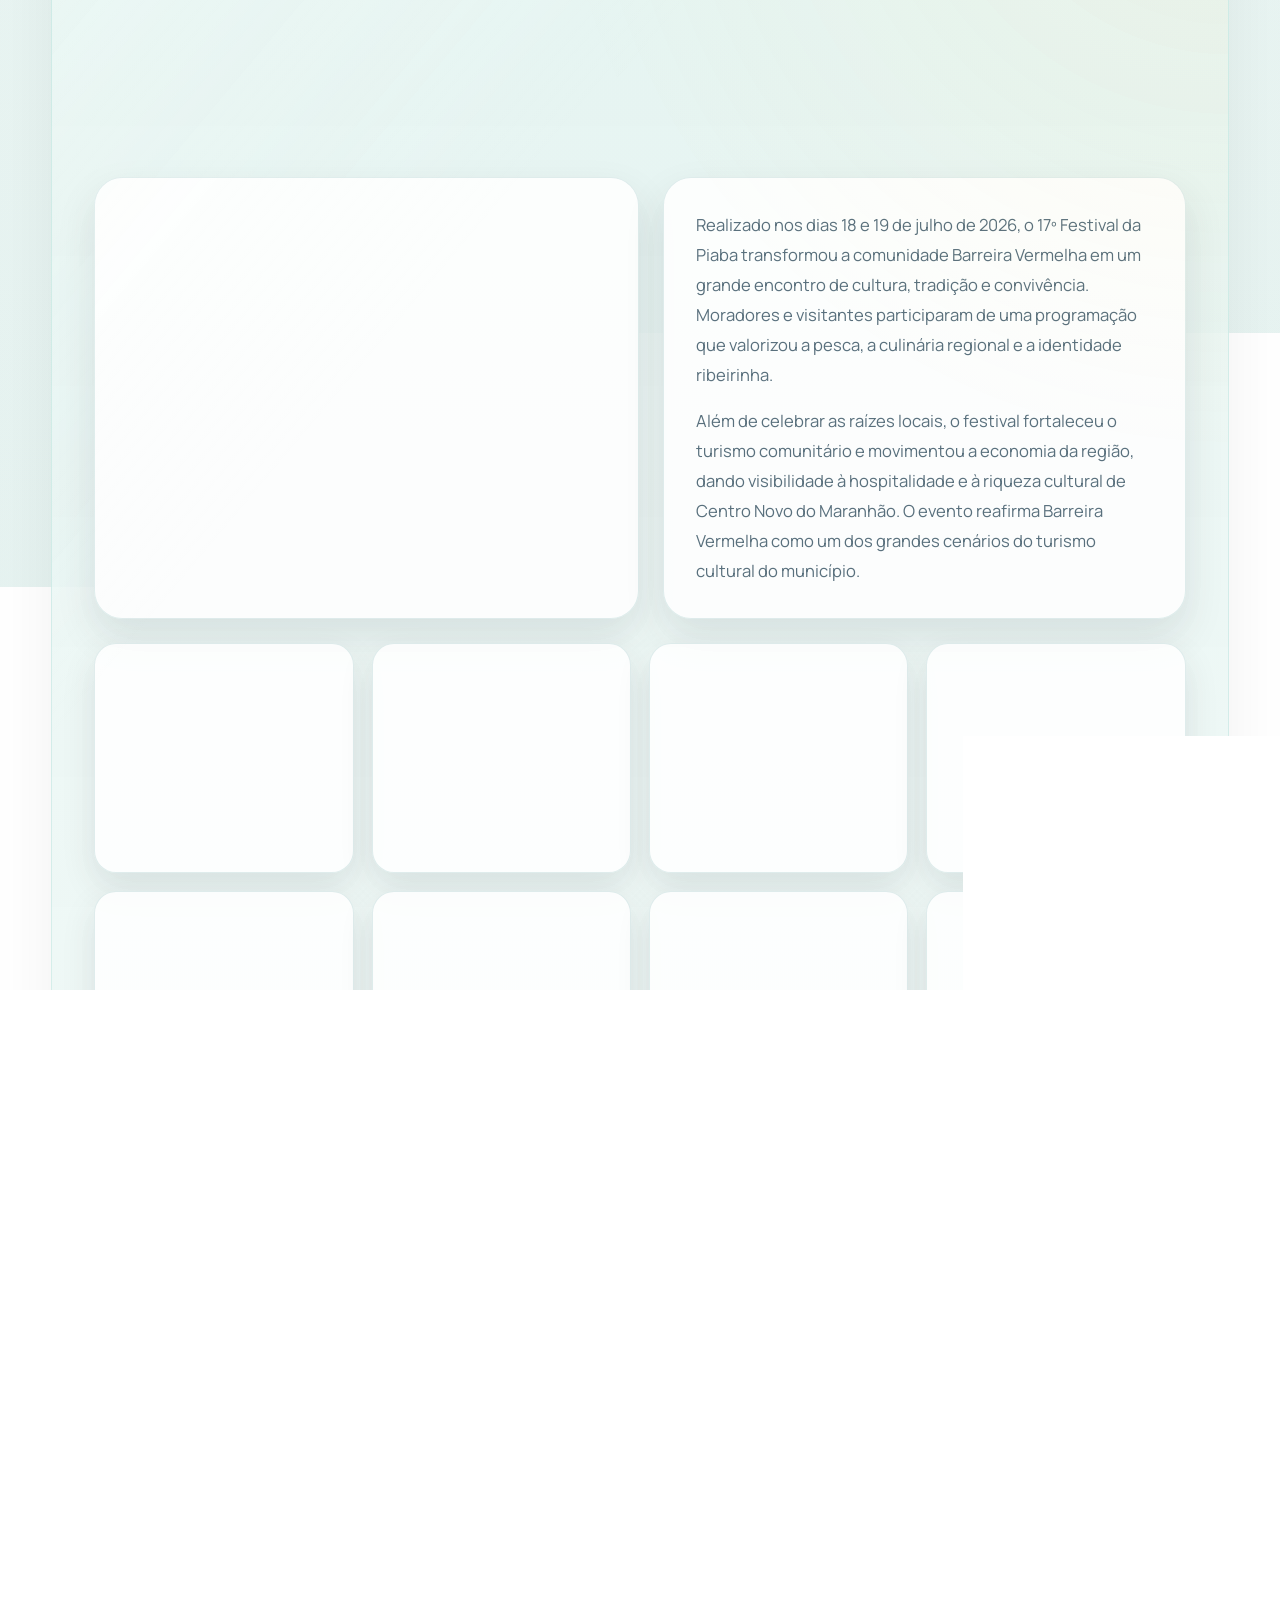
==== commit a6781b7f: "Otimiza performance, SEO e acessibilidade do site de turismo - Comprime e redimensiona as fotos em a" ====
--- a/index.html
+++ b/index.html
@@ -28,6 +28,8 @@
     content="Guia oficial de turismo em Centro Novo do Maranh&atilde;o com atrativos, festas, gastronomia, hospedagem e contatos &uacute;teis." />
   <meta name="twitter:image" content="https://centronovoturismo.com.br/assets/fotos%20hero/cnmmm.jpg" />
   <link rel="preload" as="image" href="./assets/fotos hero/cnmmm.jpg" />
+  <link rel="icon" type="image/png" href="./assets/logo turismo.png" />
+  <link rel="apple-touch-icon" href="./assets/logo turismo.png" />
   <link rel="preconnect" href="https://fonts.googleapis.com" />
   <link rel="preconnect" href="https://fonts.gstatic.com" crossorigin />
   <link
@@ -79,6 +81,55 @@
           }
         },
         {
+          "@type": "Event",
+          "name": "17º Festival da Piaba 2026",
+          "startDate": "2026-07-18",
+          "endDate": "2026-07-19",
+          "eventAttendanceMode": "https://schema.org/OfflineEventAttendanceMode",
+          "eventStatus": "https://schema.org/EventScheduled",
+          "location": {
+            "@type": "Place",
+            "name": "Comunidade Barreira Vermelha",
+            "address": {
+              "@type": "PostalAddress",
+              "addressLocality": "Centro Novo do Maranhão",
+              "addressRegion": "MA",
+              "addressCountry": "BR"
+            }
+          },
+          "description": "Festival que celebra a cultura ribeirinha, a pesca, a culinária regional e o turismo comunitário na comunidade Barreira Vermelha.",
+          "organizer": {
+            "@type": "GovernmentOrganization",
+            "name": "Secretaria Municipal de Turismo de Centro Novo do Maranhão",
+            "url": "https://centronovoturismo.com.br/"
+          },
+          "url": "https://centronovoturismo.com.br/festival-2026.html"
+        },
+        {
+          "@type": "Event",
+          "name": "Festa de São João em Centro Novo",
+          "startDate": "2026-06-30",
+          "eventAttendanceMode": "https://schema.org/OfflineEventAttendanceMode",
+          "eventStatus": "https://schema.org/EventScheduled",
+          "location": {
+            "@type": "Place",
+            "name": "Arraial Fogueira de Ouro",
+            "address": {
+              "@type": "PostalAddress",
+              "addressLocality": "Centro Novo do Maranhão",
+              "addressRegion": "MA",
+              "addressCountry": "BR"
+            }
+          },
+          "description": "Programação junina com quadrilhas, forró, comidas típicas e tradições locais.",
+          "organizer": {
+            "@type": "GovernmentOrganization",
+            "name": "Secretaria Municipal de Turismo de Centro Novo do Maranhão",
+            "url": "https://centronovoturismo.com.br/"
+          },
+          "url": "https://centronovoturismo.com.br/#sao-joao"
+        },
+        {
           "@type": "FAQPage",
           "mainEntity": [
             {
@@ -158,15 +209,15 @@
   <main id="conteudo-principal">
   <section class="hero" id="inicio">
     <div class="hero-background">
-      <img src="./assets/fotos hero/cnmmm.jpg" alt="Paisagem natural de Centro Novo do Maranh&atilde;o"
+      <img src="./assets/fotos hero/cnmmm.jpg" alt="Paisagem natural de Centro Novo do Maranh&atilde;o – foto 1 de 5"
         class="hero-bg-image hero-bg-image-active" fetchpriority="high" decoding="async">
-      <img src="./assets/fotos hero/DJI_0728.JPG" alt="Paisagem natural de Centro Novo do Maranh&atilde;o"
+      <img src="./assets/fotos hero/DJI_0728.JPG" alt="Paisagem natural de Centro Novo do Maranh&atilde;o – foto 2 de 5"
         class="hero-bg-image">
-      <img src="./assets/fotos hero/DJI_0748 copiarb.jpg" alt="Paisagem natural de Centro Novo do Maranh&atilde;o"
+      <img src="./assets/fotos hero/DJI_0748 copiarb.jpg" alt="Paisagem natural de Centro Novo do Maranh&atilde;o – foto 3 de 5"
         class="hero-bg-image">
-      <img src="./assets/fotos hero/DJI_0755 copiarfg.jpg" alt="Paisagem natural de Centro Novo do Maranh&atilde;o"
+      <img src="./assets/fotos hero/DJI_0755 copiarfg.jpg" alt="Paisagem natural de Centro Novo do Maranh&atilde;o – foto 4 de 5"
         class="hero-bg-image">
-      <img src="./assets/fotos hero/DJI_0768.JPG" alt="Paisagem natural de Centro Novo do Maranh&atilde;o"
+      <img src="./assets/fotos hero/DJI_0768.JPG" alt="Paisagem natural de Centro Novo do Maranh&atilde;o – foto 5 de 5"
         class="hero-bg-image">
       <div class="hero-overlay"></div>
     </div>
@@ -264,7 +315,7 @@
           <p>
             A comunidade Barreira Vermelha viveu dois dias de celebra&ccedil;&atilde;o com o 17&ordm; Festival da Piaba 2026. A programa&ccedil;&atilde;o reuniu pesca, culin&aacute;ria local, m&uacute;sica e encontro entre moradores e visitantes, refor&ccedil;ando a cultura ribeirinha e o turismo comunit&aacute;rio de Centro Novo do Maranh&atilde;o.
           </p>
-          <a href="./festival-2026.html" class="btn btn-primary">Clica aqui veja mat&eacute;ria completa festival 2026</a>
+          <a href="./festival-2026.html" class="btn btn-primary">Clique aqui e veja a mat&eacute;ria completa do Festival 2026</a>
         </div>
       </div>
     </div>
@@ -581,12 +632,12 @@
             <div class="galeria-wrap">
               <button class="galeria-btn galeria-btn-left" type="button" aria-label="Foto anterior">&#10094;</button>
               <div class="guia-galeria">
-                <img src="./assets/balneario s.f/01.jpeg" alt="Balne&aacute;rio S&atilde;o Francisco">
-                <img src="./assets/balneario s.f/1.jpeg" alt="Balne&aacute;rio S&atilde;o Francisco">
-                <img src="./assets/balneario s.f/2.jpeg" alt="Balne&aacute;rio S&atilde;o Francisco">
-                <img src="./assets/balneario s.f/3.jpeg" alt="Balne&aacute;rio S&atilde;o Francisco">
-                <img src="./assets/balneario s.f/5.jpeg" alt="Balne&aacute;rio S&atilde;o Francisco">
-                <img src="./assets/balneario s.f/6.jpeg" alt="Balne&aacute;rio S&atilde;o Francisco">
+                <img src="./assets/balneario s.f/01.jpeg" alt="Balne&aacute;rio S&atilde;o Francisco – foto 1 de 6">
+                <img src="./assets/balneario s.f/1.jpeg" alt="Balne&aacute;rio S&atilde;o Francisco – foto 2 de 6">
+                <img src="./assets/balneario s.f/2.jpeg" alt="Balne&aacute;rio S&atilde;o Francisco – foto 3 de 6">
+                <img src="./assets/balneario s.f/3.jpeg" alt="Balne&aacute;rio S&atilde;o Francisco – foto 4 de 6">
+                <img src="./assets/balneario s.f/5.jpeg" alt="Balne&aacute;rio S&atilde;o Francisco – foto 5 de 6">
+                <img src="./assets/balneario s.f/6.jpeg" alt="Balne&aacute;rio S&atilde;o Francisco – foto 6 de 6">
               </div>
               <button class="galeria-btn galeria-btn-right" type="button"
                 aria-label="Pr&oacute;xima foto">&#10095;</button>
@@ -622,14 +673,14 @@
             <div class="galeria-wrap">
               <button class="galeria-btn galeria-btn-left" type="button" aria-label="Foto anterior">&#10094;</button>
               <div class="guia-galeria">
-                <img src="./assets/barreira v/1.jpg" alt="Comunidade Barreira Vermelha">
-                <img src="./assets/barreira v/2.jpg" alt="Comunidade Barreira Vermelha">
-                <img src="./assets/barreira v/3.jpg" alt="Comunidade Barreira Vermelha">
-                <img src="./assets/barreira v/4.JPG" alt="Comunidade Barreira Vermelha">
-                <img src="./assets/barreira v/5.jpg" alt="Comunidade Barreira Vermelha">
-                <img src="./assets/barreira v/6.jpg" alt="Comunidade Barreira Vermelha">
-                <img src="./assets/barreira v/comida1.jpeg" alt="Gastronomia em Barreira Vermelha">
-                <img src="./assets/barreira v/comida2.jpeg" alt="Gastronomia em Barreira Vermelha">
+                <img src="./assets/barreira v/1.jpg" alt="Comunidade Barreira Vermelha – foto 1 de 6">
+                <img src="./assets/barreira v/2.jpg" alt="Comunidade Barreira Vermelha – foto 2 de 6">
+                <img src="./assets/barreira v/3.jpg" alt="Comunidade Barreira Vermelha – foto 3 de 6">
+                <img src="./assets/barreira v/4.JPG" alt="Comunidade Barreira Vermelha – foto 4 de 6">
+                <img src="./assets/barreira v/5.jpg" alt="Comunidade Barreira Vermelha – foto 5 de 6">
+                <img src="./assets/barreira v/6.jpg" alt="Comunidade Barreira Vermelha – foto 6 de 6">
+                <img src="./assets/barreira v/comida1.jpeg" alt="Gastronomia em Barreira Vermelha – foto 1 de 2">
+                <img src="./assets/barreira v/comida2.jpeg" alt="Gastronomia em Barreira Vermelha – foto 2 de 2">
               </div>
               <button class="galeria-btn galeria-btn-right" type="button"
                 aria-label="Pr&oacute;xima foto">&#10095;</button>
@@ -655,13 +706,13 @@
             <div class="galeria-wrap">
               <button class="galeria-btn galeria-btn-left" type="button" aria-label="Foto anterior">&#10094;</button>
               <div class="guia-galeria">
-                <img src="./assets/balnerio martins/01.jpeg" alt="Balne&aacute;rio Martins">
+                <img src="./assets/balnerio martins/01.jpeg" alt="Balne&aacute;rio Martins – foto 1 de 4">
                 <img src="./assets/balnerio martins/WhatsApp Image 2026-04-17 at 16.16.48.jpeg"
-                  alt="Balne&aacute;rio Martins">
+                  alt="Balne&aacute;rio Martins – foto 2 de 4">
                 <img src="./assets/balnerio martins/WhatsApp Image 2026-04-17 at 16.16.47.jpeg"
-                  alt="Balne&aacute;rio Martins">
+                  alt="Balne&aacute;rio Martins – foto 3 de 4">
                 <img src="./assets/balnerio martins/WhatsApp Image 2026-04-17 at 16.14.34.jpeg"
-                  alt="Balne&aacute;rio Martins">
+                  alt="Balne&aacute;rio Martins – foto 4 de 4">
 
               </div>
               <button class="galeria-btn galeria-btn-right" type="button"
@@ -708,11 +759,11 @@
               <div class="galeria-wrap">
                 <button class="galeria-btn galeria-btn-left" type="button" aria-label="Foto anterior">&#10094;</button>
                 <div class="guia-galeria">
-                  <img src="./assets/hotel safira/2024-05-21 (2).webp" alt="Hotel Safira">
-                  <img src="./assets/hotel safira/2024-05-21 (1).webp" alt="Hotel Safira">
-                  <img src="./assets/hotel safira/2024-05-21 (3).webp" alt="Hotel Safira">
-                  <img src="./assets/hotel safira/2024-05-21.webp" alt="Hotel Safira">
-                  <img src="./assets/hotel safira/unnamed.webp" alt="Hotel Safira">
+                  <img src="./assets/hotel safira/2024-05-21 (2).webp" alt="Hotel Safira – foto 1 de 5">
+                  <img src="./assets/hotel safira/2024-05-21 (1).webp" alt="Hotel Safira – foto 2 de 5">
+                  <img src="./assets/hotel safira/2024-05-21 (3).webp" alt="Hotel Safira – foto 3 de 5">
+                  <img src="./assets/hotel safira/2024-05-21.webp" alt="Hotel Safira – foto 4 de 5">
+                  <img src="./assets/hotel safira/unnamed.webp" alt="Hotel Safira – foto 5 de 5">
                 </div>
                 <button class="galeria-btn galeria-btn-right" type="button"
                   aria-label="Pr&oacute;xima foto">&#10095;</button>
@@ -1028,31 +1079,31 @@
       </div>
 
       <div class="materia-festival-gallery">
-        <img src="./assets/17&ordm; festival da piaba 2026/WhatsApp Image 2026-07-20 at 16.31.38 (1).jpeg" alt="Registro do 17&ordm; Festival da Piaba 2026">
-        <img src="./assets/17&ordm; festival da piaba 2026/WhatsApp Image 2026-07-20 at 16.31.38 (2).jpeg" alt="Registro do 17&ordm; Festival da Piaba 2026">
-        <img src="./assets/17&ordm; festival da piaba 2026/WhatsApp Image 2026-07-20 at 16.31.38.jpeg" alt="Registro do 17&ordm; Festival da Piaba 2026">
-        <img src="./assets/17&ordm; festival da piaba 2026/WhatsApp Image 2026-07-20 at 16.31.39 (1).jpeg" alt="Registro do 17&ordm; Festival da Piaba 2026">
-        <img src="./assets/17&ordm; festival da piaba 2026/WhatsApp Image 2026-07-20 at 16.31.39 (2).jpeg" alt="Registro do 17&ordm; Festival da Piaba 2026">
-        <img src="./assets/17&ordm; festival da piaba 2026/WhatsApp Image 2026-07-20 at 16.31.39 (3).jpeg" alt="Registro do 17&ordm; Festival da Piaba 2026">
-        <img src="./assets/17&ordm; festival da piaba 2026/WhatsApp Image 2026-07-20 at 16.31.39 (4).jpeg" alt="Registro do 17&ordm; Festival da Piaba 2026">
-        <img src="./assets/17&ordm; festival da piaba 2026/WhatsApp Image 2026-07-20 at 16.31.39 (5).jpeg" alt="Registro do 17&ordm; Festival da Piaba 2026">
-        <img src="./assets/17&ordm; festival da piaba 2026/WhatsApp Image 2026-07-20 at 16.31.39.jpeg" alt="Registro do 17&ordm; Festival da Piaba 2026">
-        <img src="./assets/17&ordm; festival da piaba 2026/WhatsApp Image 2026-07-20 at 16.31.40 (1).jpeg" alt="Registro do 17&ordm; Festival da Piaba 2026">
-        <img src="./assets/17&ordm; festival da piaba 2026/WhatsApp Image 2026-07-20 at 16.31.40 (2).jpeg" alt="Registro do 17&ordm; Festival da Piaba 2026">
-        <img src="./assets/17&ordm; festival da piaba 2026/WhatsApp Image 2026-07-20 at 16.31.40 (3).jpeg" alt="Registro do 17&ordm; Festival da Piaba 2026">
-        <img src="./assets/17&ordm; festival da piaba 2026/WhatsApp Image 2026-07-20 at 16.31.40 (4).jpeg" alt="Registro do 17&ordm; Festival da Piaba 2026">
-        <img src="./assets/17&ordm; festival da piaba 2026/WhatsApp Image 2026-07-20 at 16.31.40 (5).jpeg" alt="Registro do 17&ordm; Festival da Piaba 2026">
-        <img src="./assets/17&ordm; festival da piaba 2026/WhatsApp Image 2026-07-20 at 16.31.40.jpeg" alt="Registro do 17&ordm; Festival da Piaba 2026">
-        <img src="./assets/17&ordm; festival da piaba 2026/WhatsApp Image 2026-07-20 at 16.31.41 (2).jpeg" alt="Registro do 17&ordm; Festival da Piaba 2026">
-        <img src="./assets/17&ordm; festival da piaba 2026/WhatsApp Image 2026-07-20 at 16.31.41 (4).jpeg" alt="Registro do 17&ordm; Festival da Piaba 2026">
-        <img src="./assets/17&ordm; festival da piaba 2026/WhatsApp Image 2026-07-20 at 16.31.41 (5).jpeg" alt="Registro do 17&ordm; Festival da Piaba 2026">
-        <img src="./assets/17&ordm; festival da piaba 2026/WhatsApp Image 2026-07-20 at 16.31.41.jpeg" alt="Registro do 17&ordm; Festival da Piaba 2026">
-        <img src="./assets/17&ordm; festival da piaba 2026/WhatsApp Image 2026-07-20 at 16.31.42 (2).jpeg" alt="Registro do 17&ordm; Festival da Piaba 2026">
-        <img src="./assets/17&ordm; festival da piaba 2026/WhatsApp Image 2026-07-20 at 16.31.42 (3).jpeg" alt="Registro do 17&ordm; Festival da Piaba 2026">
-        <img src="./assets/17&ordm; festival da piaba 2026/WhatsApp Image 2026-07-20 at 16.31.42 (4).jpeg" alt="Registro do 17&ordm; Festival da Piaba 2026">
-        <img src="./assets/17&ordm; festival da piaba 2026/WhatsApp Image 2026-07-20 at 16.31.42 (5).jpeg" alt="Registro do 17&ordm; Festival da Piaba 2026">
-        <img src="./assets/17&ordm; festival da piaba 2026/WhatsApp Image 2026-07-20 at 16.31.43 (2).jpeg" alt="Registro do 17&ordm; Festival da Piaba 2026">
-        <img src="./assets/17&ordm; festival da piaba 2026/WhatsApp Image 2026-07-20 at 16.31.43.jpeg" alt="Registro do 17&ordm; Festival da Piaba 2026">
+        <img src="./assets/17&ordm; festival da piaba 2026/WhatsApp Image 2026-07-20 at 16.31.38 (1).jpeg" alt="Registro do 17&ordm; Festival da Piaba 2026 – foto 1 de 25">
+        <img src="./assets/17&ordm; festival da piaba 2026/WhatsApp Image 2026-07-20 at 16.31.38 (2).jpeg" alt="Registro do 17&ordm; Festival da Piaba 2026 – foto 2 de 25">
+        <img src="./assets/17&ordm; festival da piaba 2026/WhatsApp Image 2026-07-20 at 16.31.38.jpeg" alt="Registro do 17&ordm; Festival da Piaba 2026 – foto 3 de 25">
+        <img src="./assets/17&ordm; festival da piaba 2026/WhatsApp Image 2026-07-20 at 16.31.39 (1).jpeg" alt="Registro do 17&ordm; Festival da Piaba 2026 – foto 4 de 25">
+        <img src="./assets/17&ordm; festival da piaba 2026/WhatsApp Image 2026-07-20 at 16.31.39 (2).jpeg" alt="Registro do 17&ordm; Festival da Piaba 2026 – foto 5 de 25">
+        <img src="./assets/17&ordm; festival da piaba 2026/WhatsApp Image 2026-07-20 at 16.31.39 (3).jpeg" alt="Registro do 17&ordm; Festival da Piaba 2026 – foto 6 de 25">
+        <img src="./assets/17&ordm; festival da piaba 2026/WhatsApp Image 2026-07-20 at 16.31.39 (4).jpeg" alt="Registro do 17&ordm; Festival da Piaba 2026 – foto 7 de 25">
+        <img src="./assets/17&ordm; festival da piaba 2026/WhatsApp Image 2026-07-20 at 16.31.39 (5).jpeg" alt="Registro do 17&ordm; Festival da Piaba 2026 – foto 8 de 25">
+        <img src="./assets/17&ordm; festival da piaba 2026/WhatsApp Image 2026-07-20 at 16.31.39.jpeg" alt="Registro do 17&ordm; Festival da Piaba 2026 – foto 9 de 25">
+        <img src="./assets/17&ordm; festival da piaba 2026/WhatsApp Image 2026-07-20 at 16.31.40 (1).jpeg" alt="Registro do 17&ordm; Festival da Piaba 2026 – foto 10 de 25">
+        <img src="./assets/17&ordm; festival da piaba 2026/WhatsApp Image 2026-07-20 at 16.31.40 (2).jpeg" alt="Registro do 17&ordm; Festival da Piaba 2026 – foto 11 de 25">
+        <img src="./assets/17&ordm; festival da piaba 2026/WhatsApp Image 2026-07-20 at 16.31.40 (3).jpeg" alt="Registro do 17&ordm; Festival da Piaba 2026 – foto 12 de 25">
+        <img src="./assets/17&ordm; festival da piaba 2026/WhatsApp Image 2026-07-20 at 16.31.40 (4).jpeg" alt="Registro do 17&ordm; Festival da Piaba 2026 – foto 13 de 25">
+        <img src="./assets/17&ordm; festival da piaba 2026/WhatsApp Image 2026-07-20 at 16.31.40 (5).jpeg" alt="Registro do 17&ordm; Festival da Piaba 2026 – foto 14 de 25">
+        <img src="./assets/17&ordm; festival da piaba 2026/WhatsApp Image 2026-07-20 at 16.31.40.jpeg" alt="Registro do 17&ordm; Festival da Piaba 2026 – foto 15 de 25">
+        <img src="./assets/17&ordm; festival da piaba 2026/WhatsApp Image 2026-07-20 at 16.31.41 (2).jpeg" alt="Registro do 17&ordm; Festival da Piaba 2026 – foto 16 de 25">
+        <img src="./assets/17&ordm; festival da piaba 2026/WhatsApp Image 2026-07-20 at 16.31.41 (4).jpeg" alt="Registro do 17&ordm; Festival da Piaba 2026 – foto 17 de 25">
+        <img src="./assets/17&ordm; festival da piaba 2026/WhatsApp Image 2026-07-20 at 16.31.41 (5).jpeg" alt="Registro do 17&ordm; Festival da Piaba 2026 – foto 18 de 25">
+        <img src="./assets/17&ordm; festival da piaba 2026/WhatsApp Image 2026-07-20 at 16.31.41.jpeg" alt="Registro do 17&ordm; Festival da Piaba 2026 – foto 19 de 25">
+        <img src="./assets/17&ordm; festival da piaba 2026/WhatsApp Image 2026-07-20 at 16.31.42 (2).jpeg" alt="Registro do 17&ordm; Festival da Piaba 2026 – foto 20 de 25">
+        <img src="./assets/17&ordm; festival da piaba 2026/WhatsApp Image 2026-07-20 at 16.31.42 (3).jpeg" alt="Registro do 17&ordm; Festival da Piaba 2026 – foto 21 de 25">
+        <img src="./assets/17&ordm; festival da piaba 2026/WhatsApp Image 2026-07-20 at 16.31.42 (4).jpeg" alt="Registro do 17&ordm; Festival da Piaba 2026 – foto 22 de 25">
+        <img src="./assets/17&ordm; festival da piaba 2026/WhatsApp Image 2026-07-20 at 16.31.42 (5).jpeg" alt="Registro do 17&ordm; Festival da Piaba 2026 – foto 23 de 25">
+        <img src="./assets/17&ordm; festival da piaba 2026/WhatsApp Image 2026-07-20 at 16.31.43 (2).jpeg" alt="Registro do 17&ordm; Festival da Piaba 2026 – foto 24 de 25">
+        <img src="./assets/17&ordm; festival da piaba 2026/WhatsApp Image 2026-07-20 at 16.31.43.jpeg" alt="Registro do 17&ordm; Festival da Piaba 2026 – foto 25 de 25">
       </div>
     </div>
   </section>
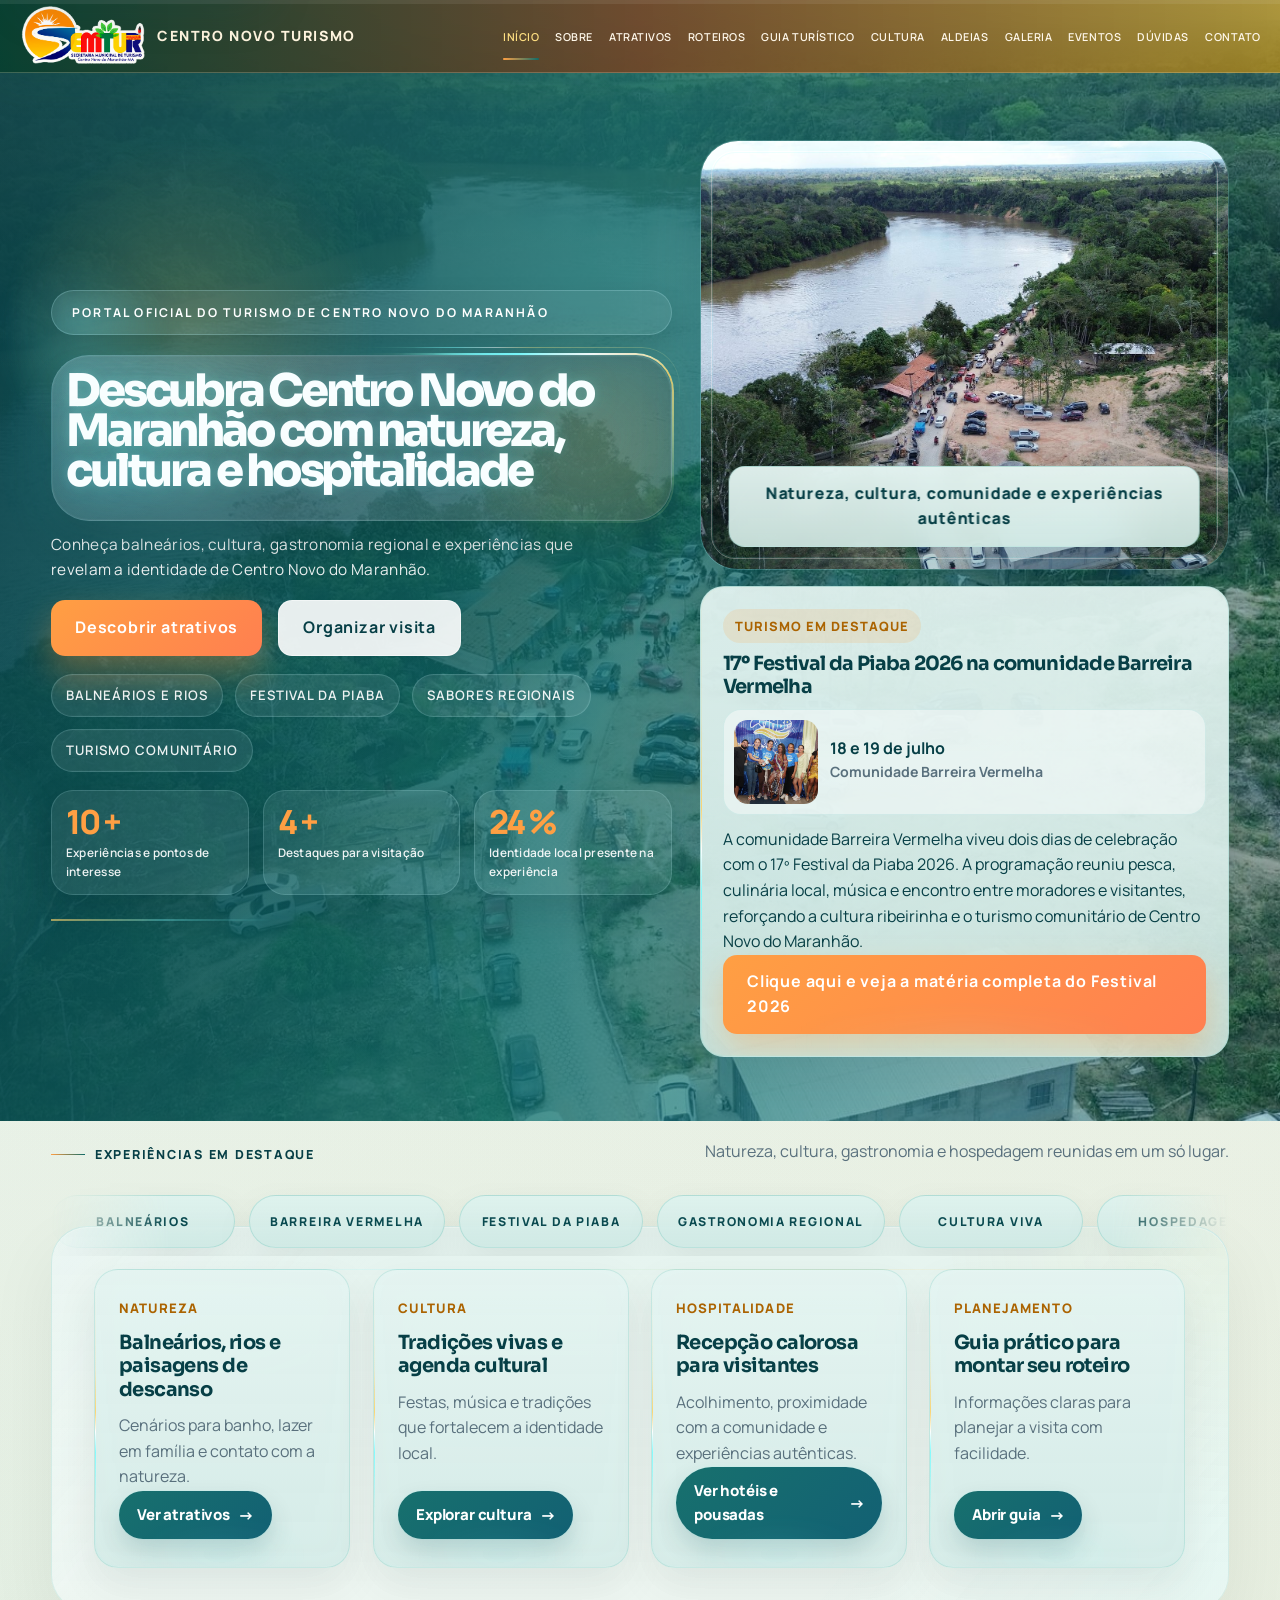
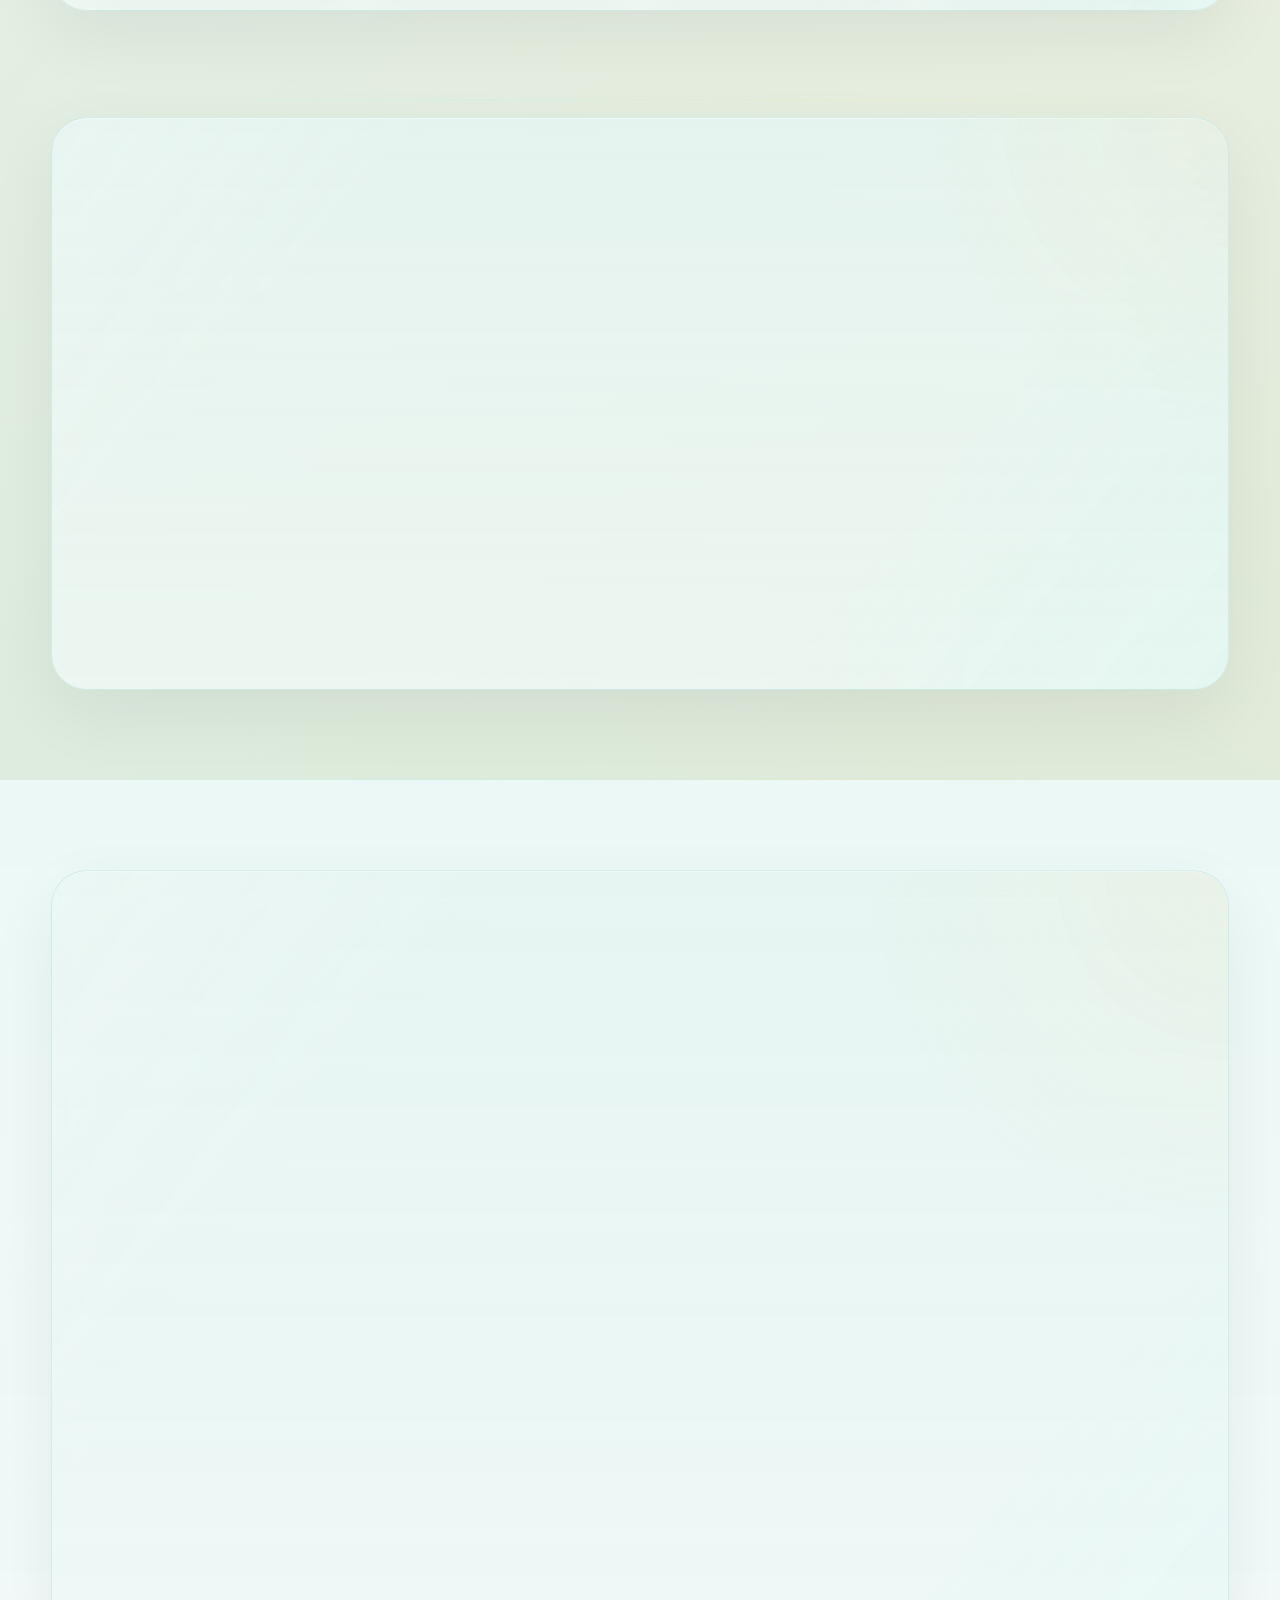
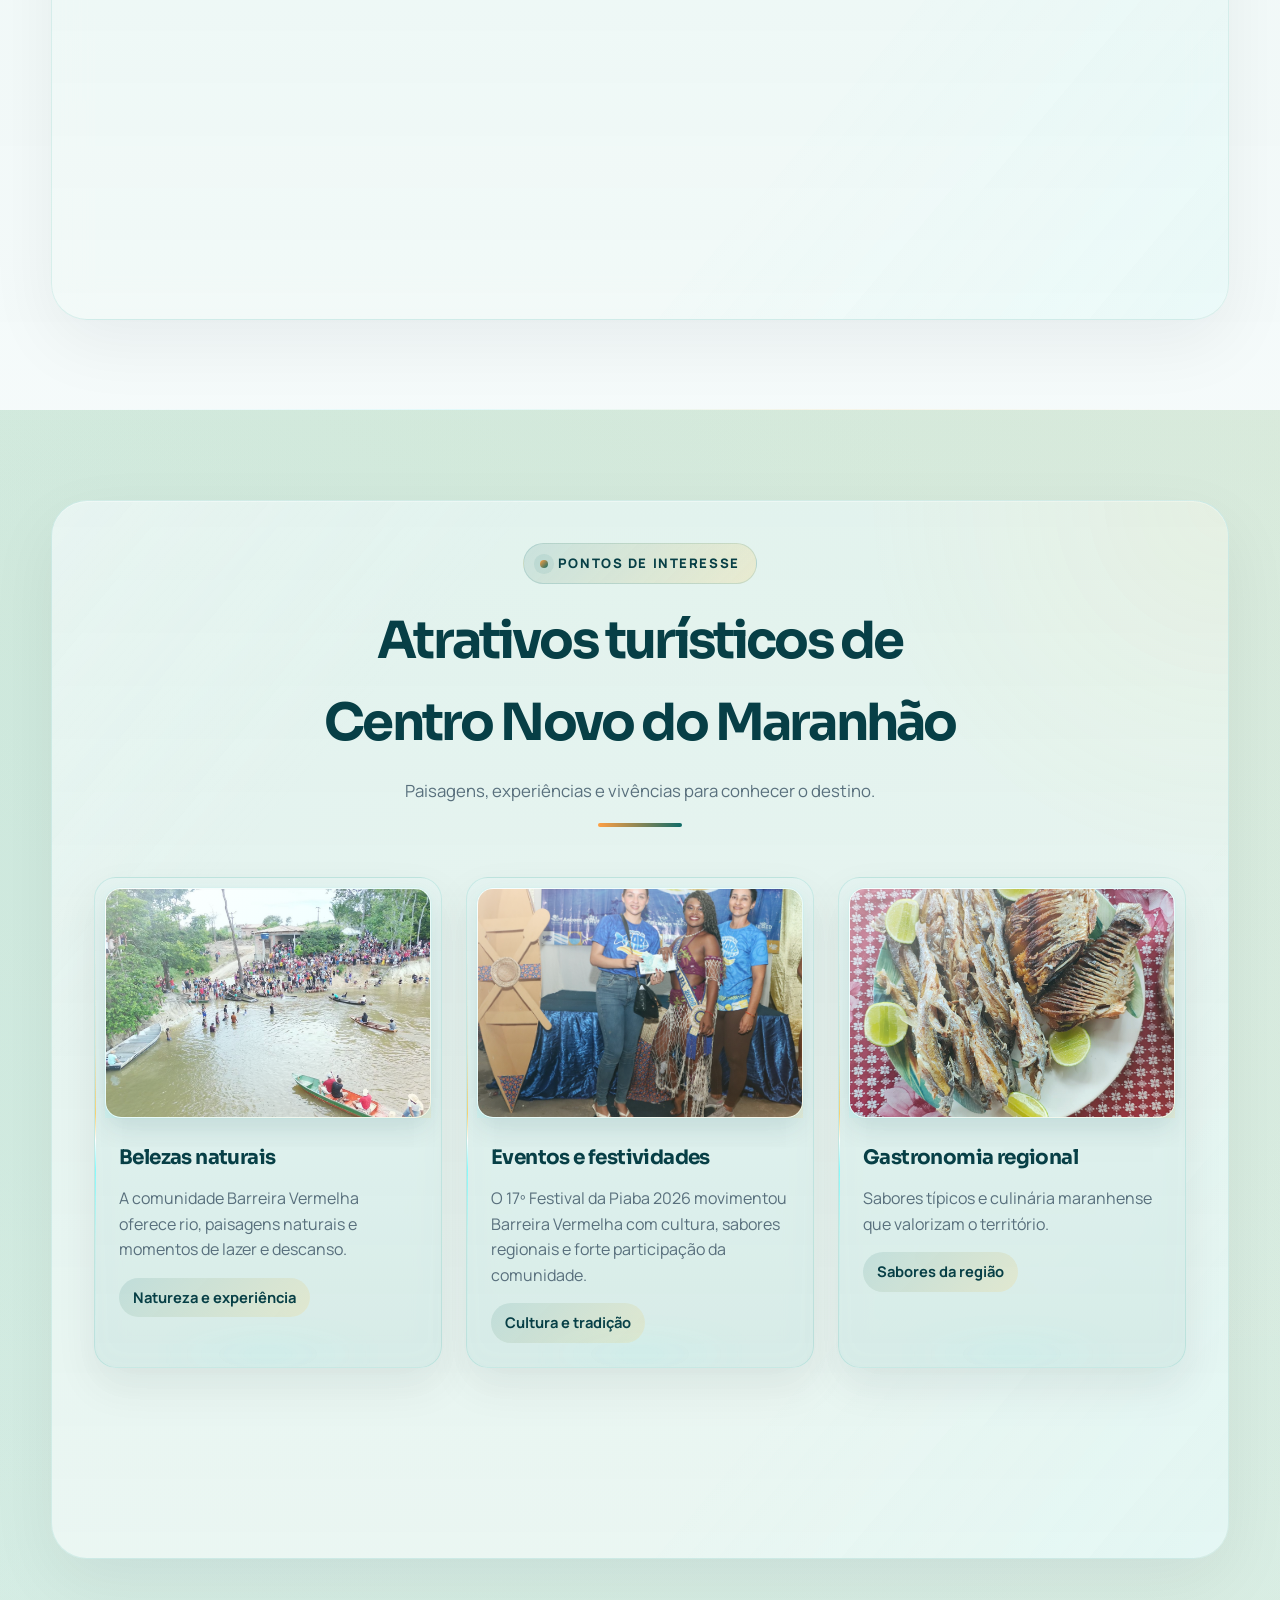
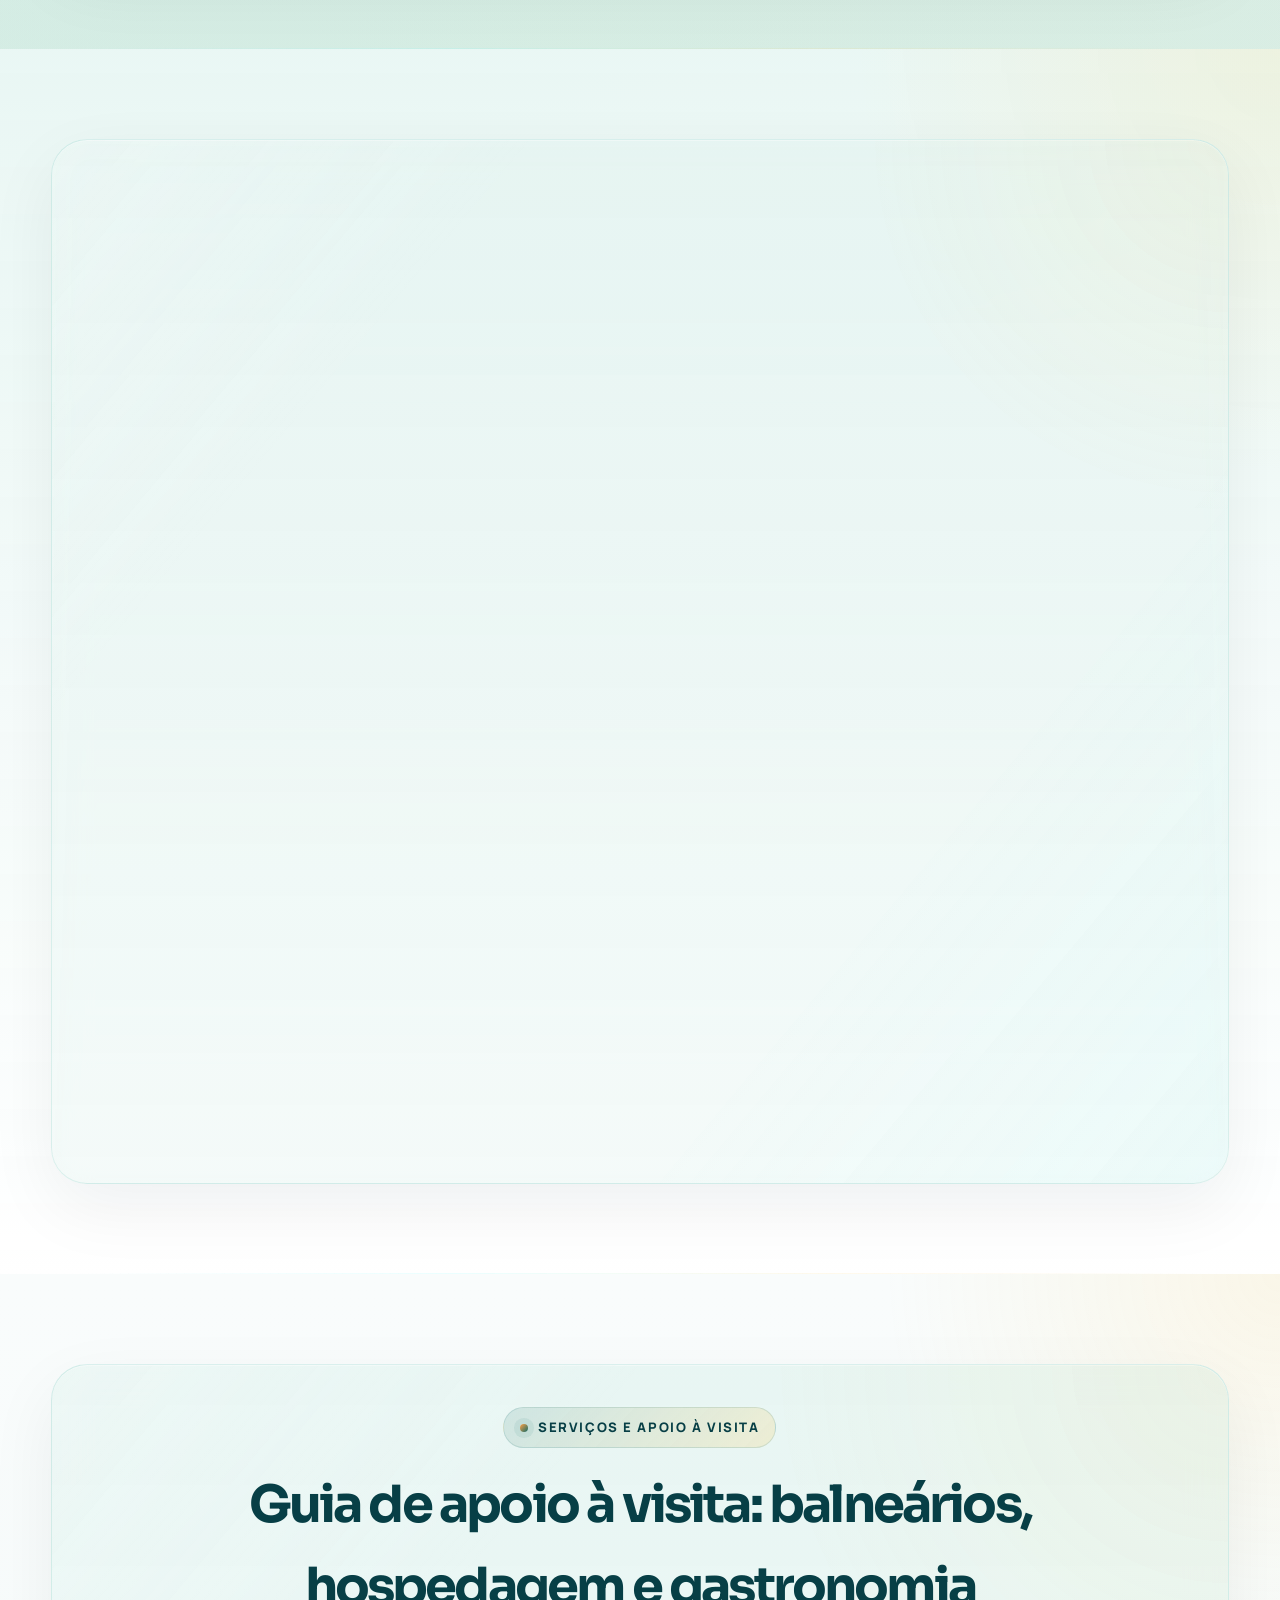
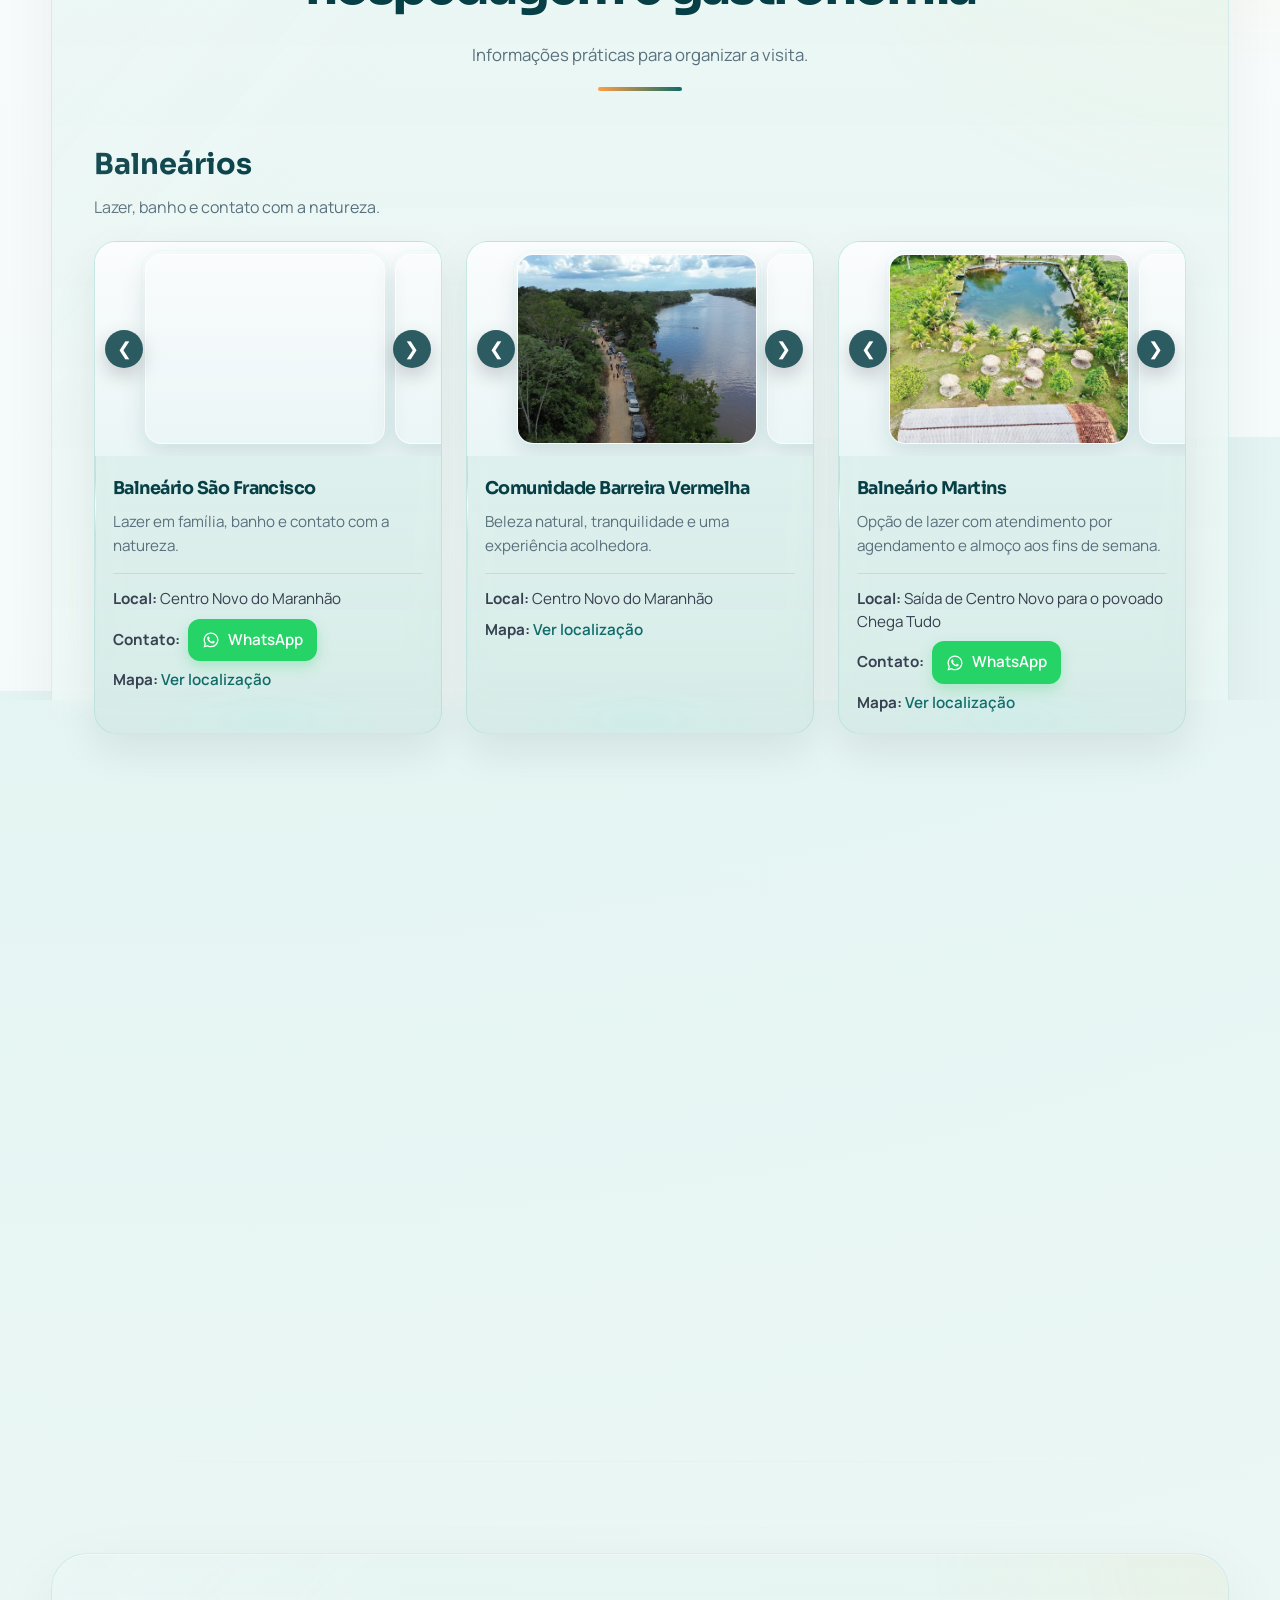
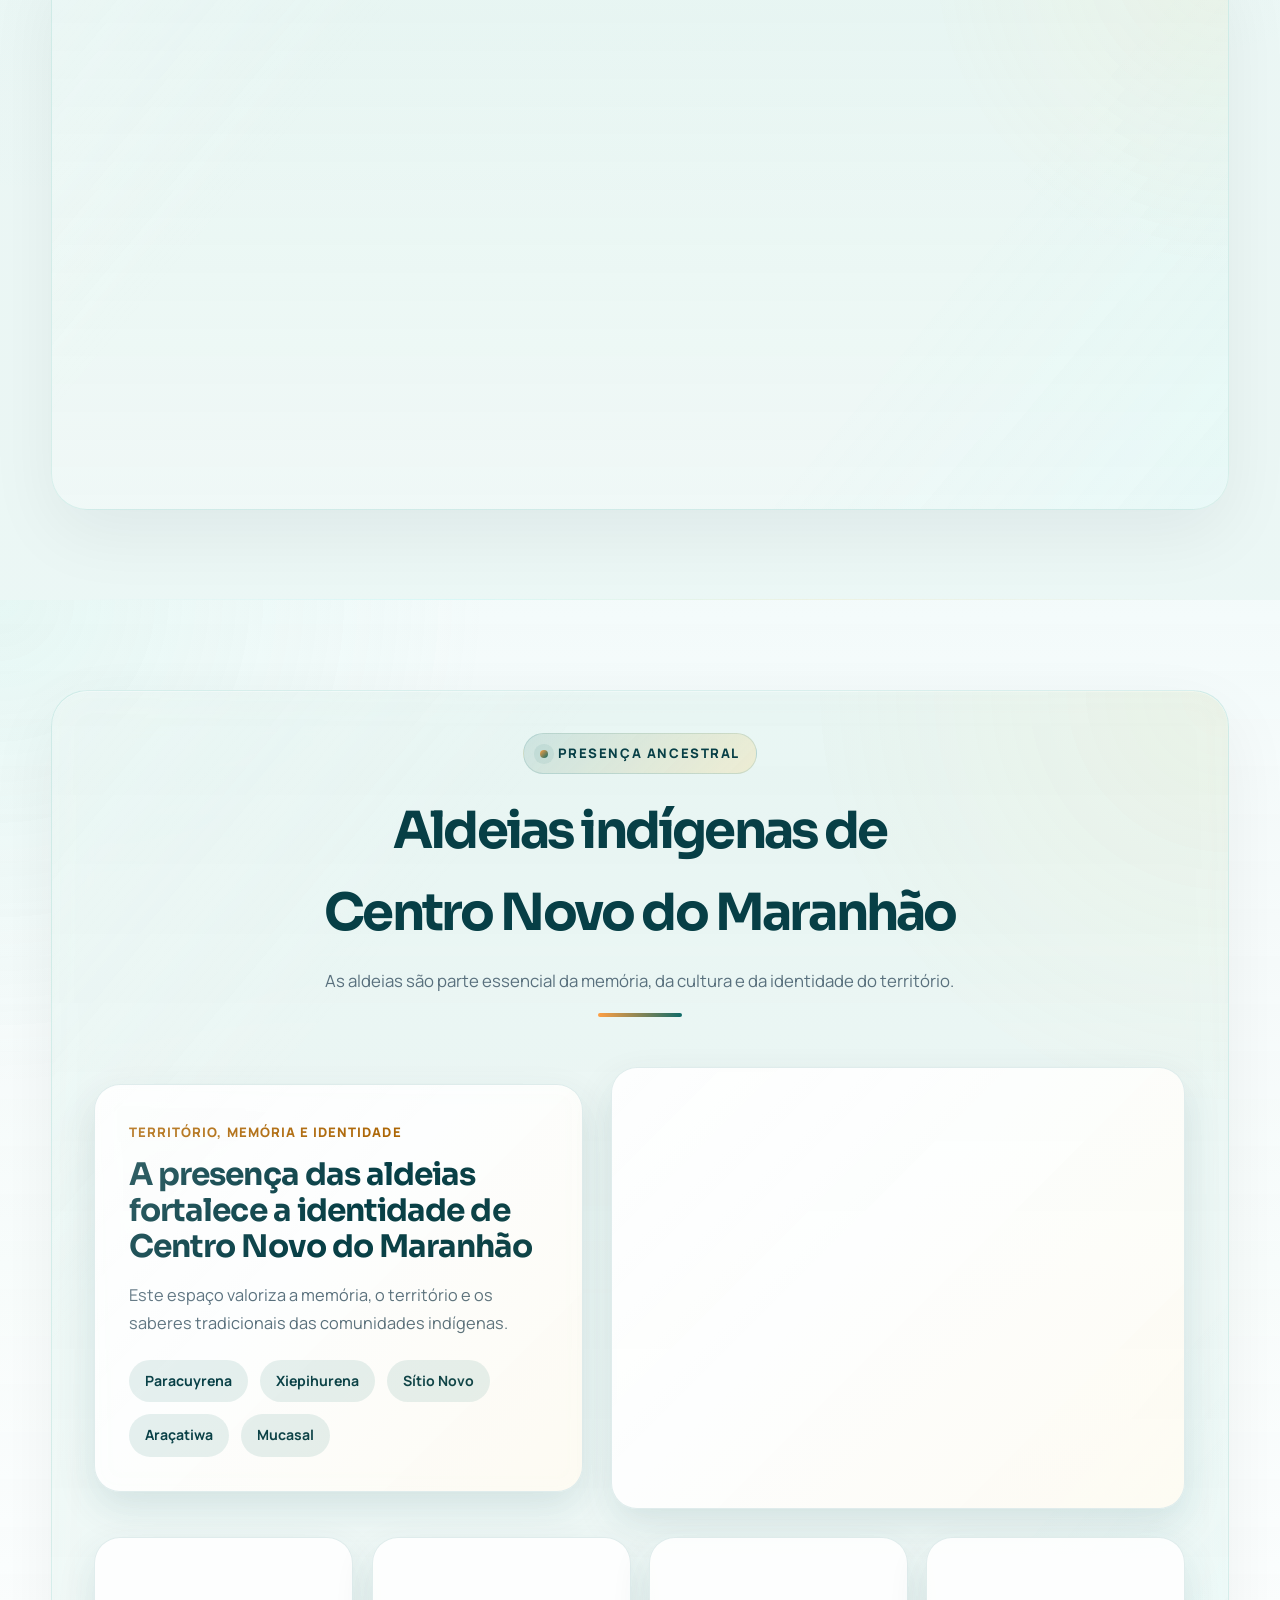
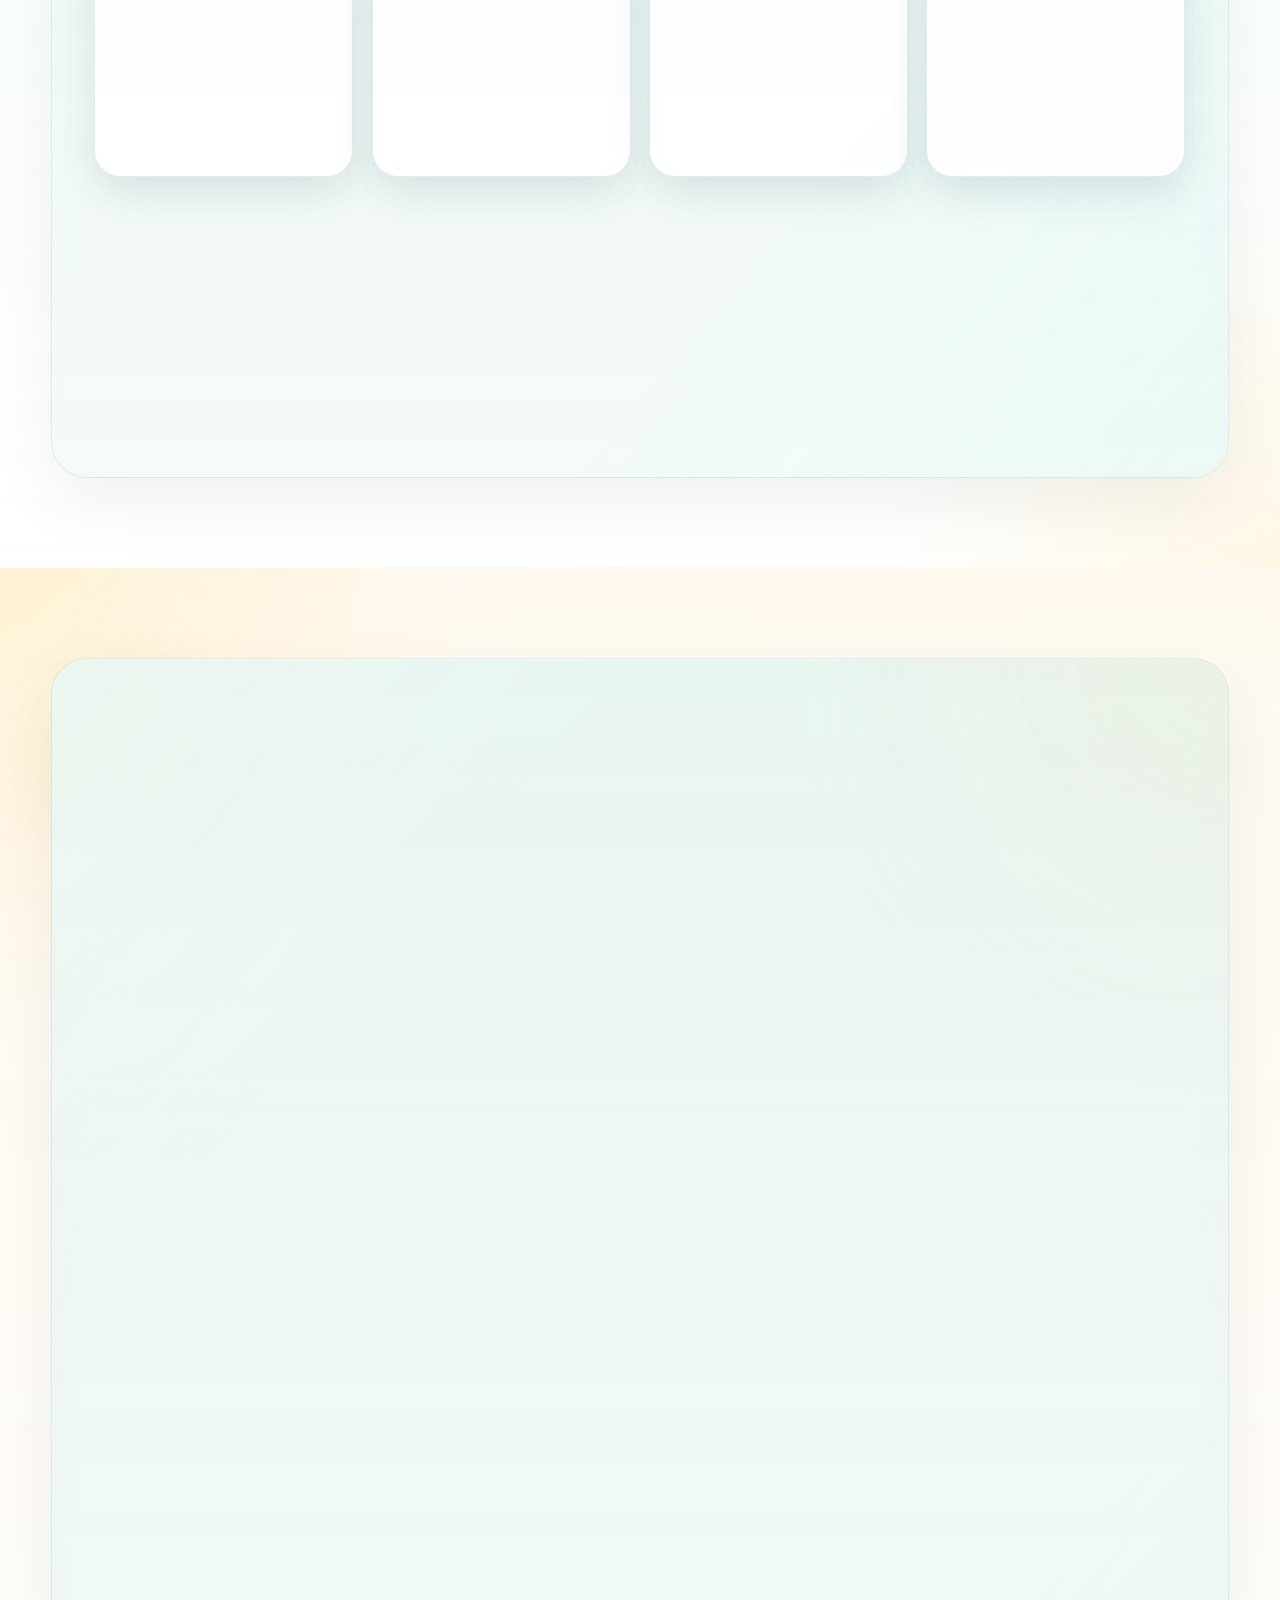
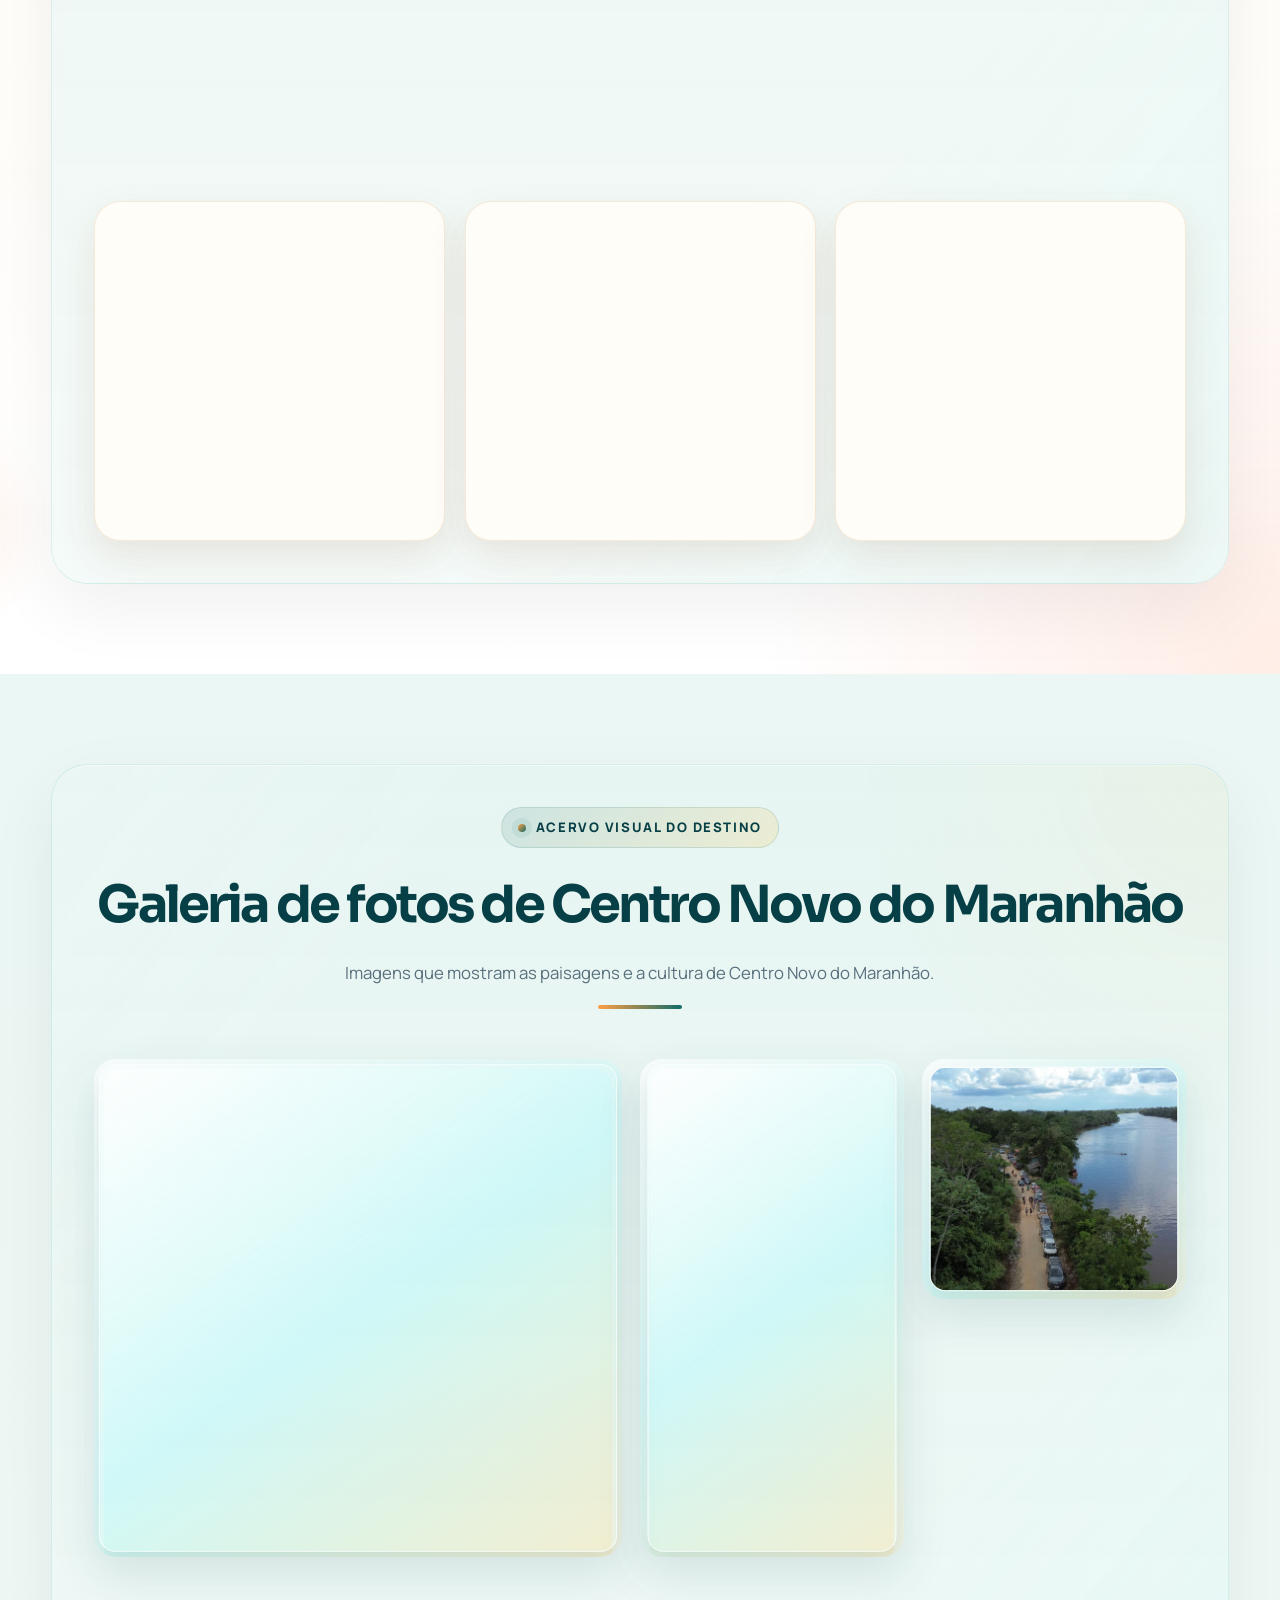
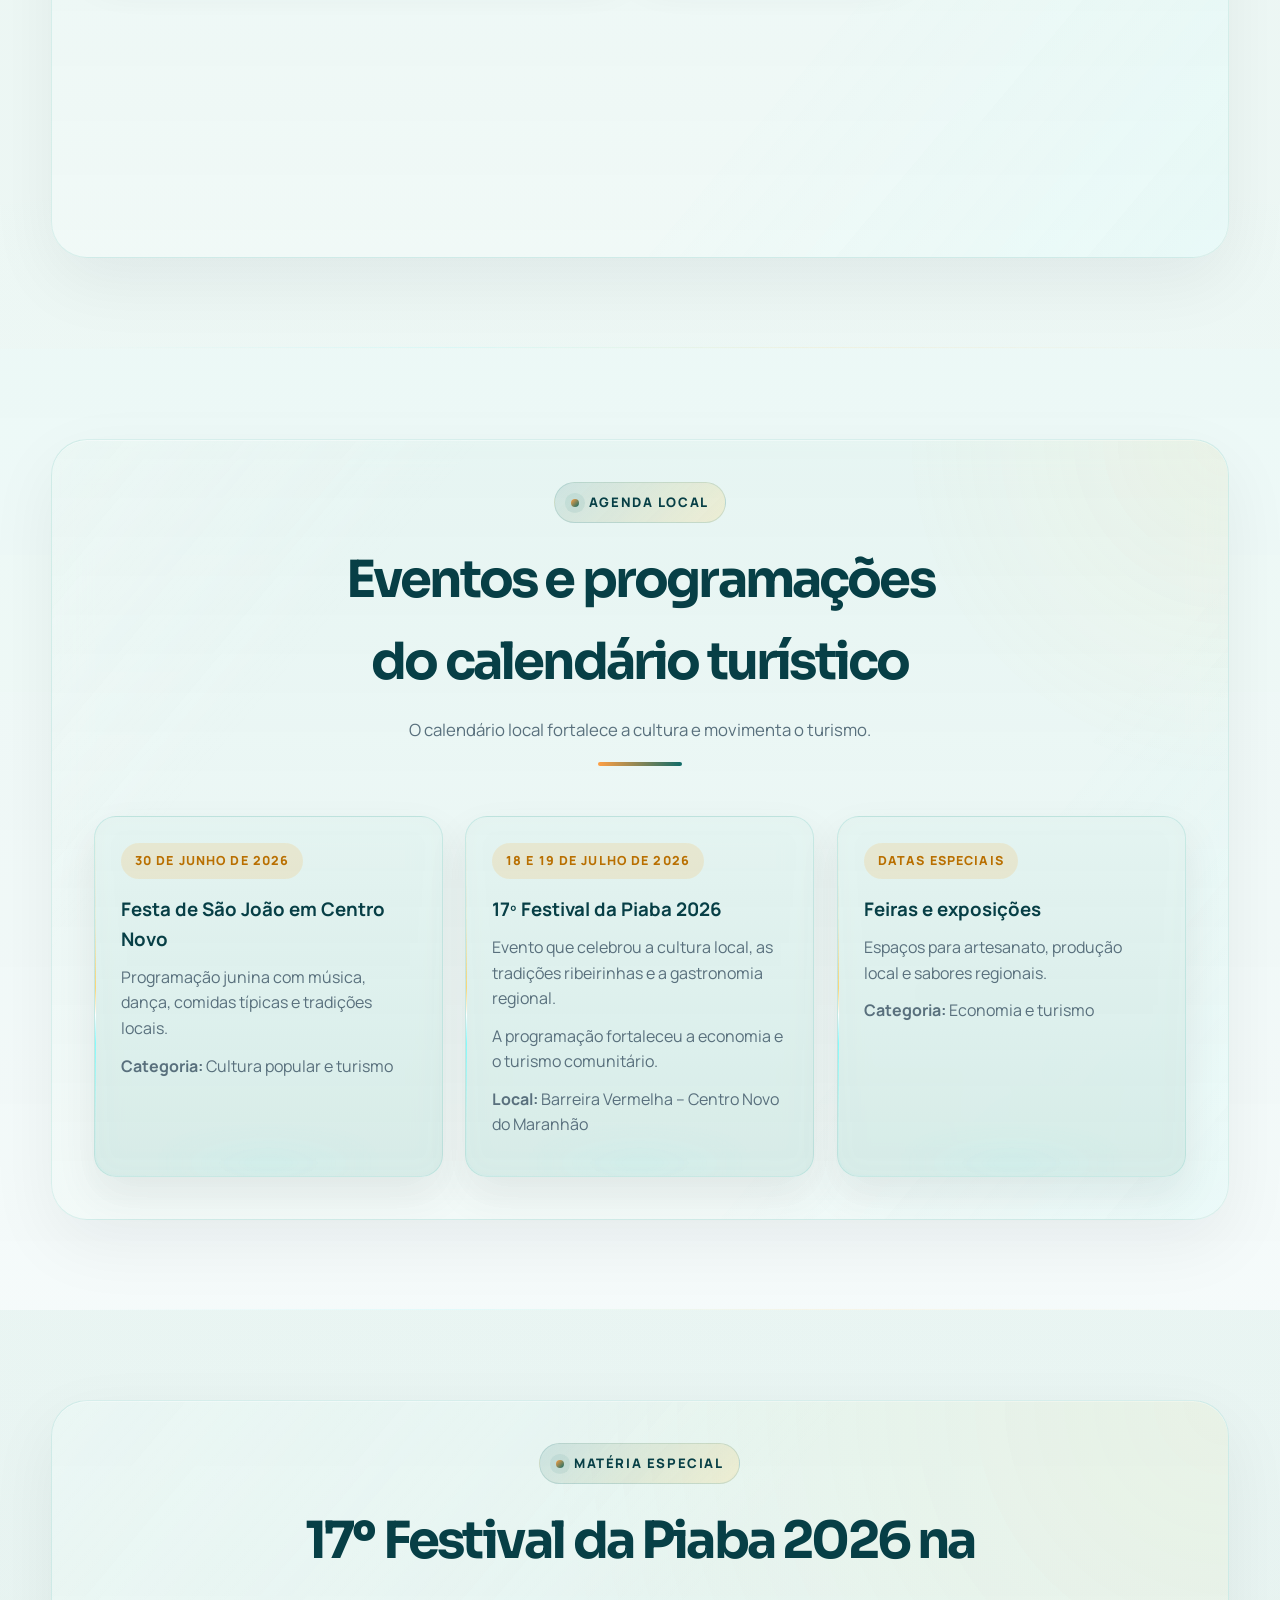
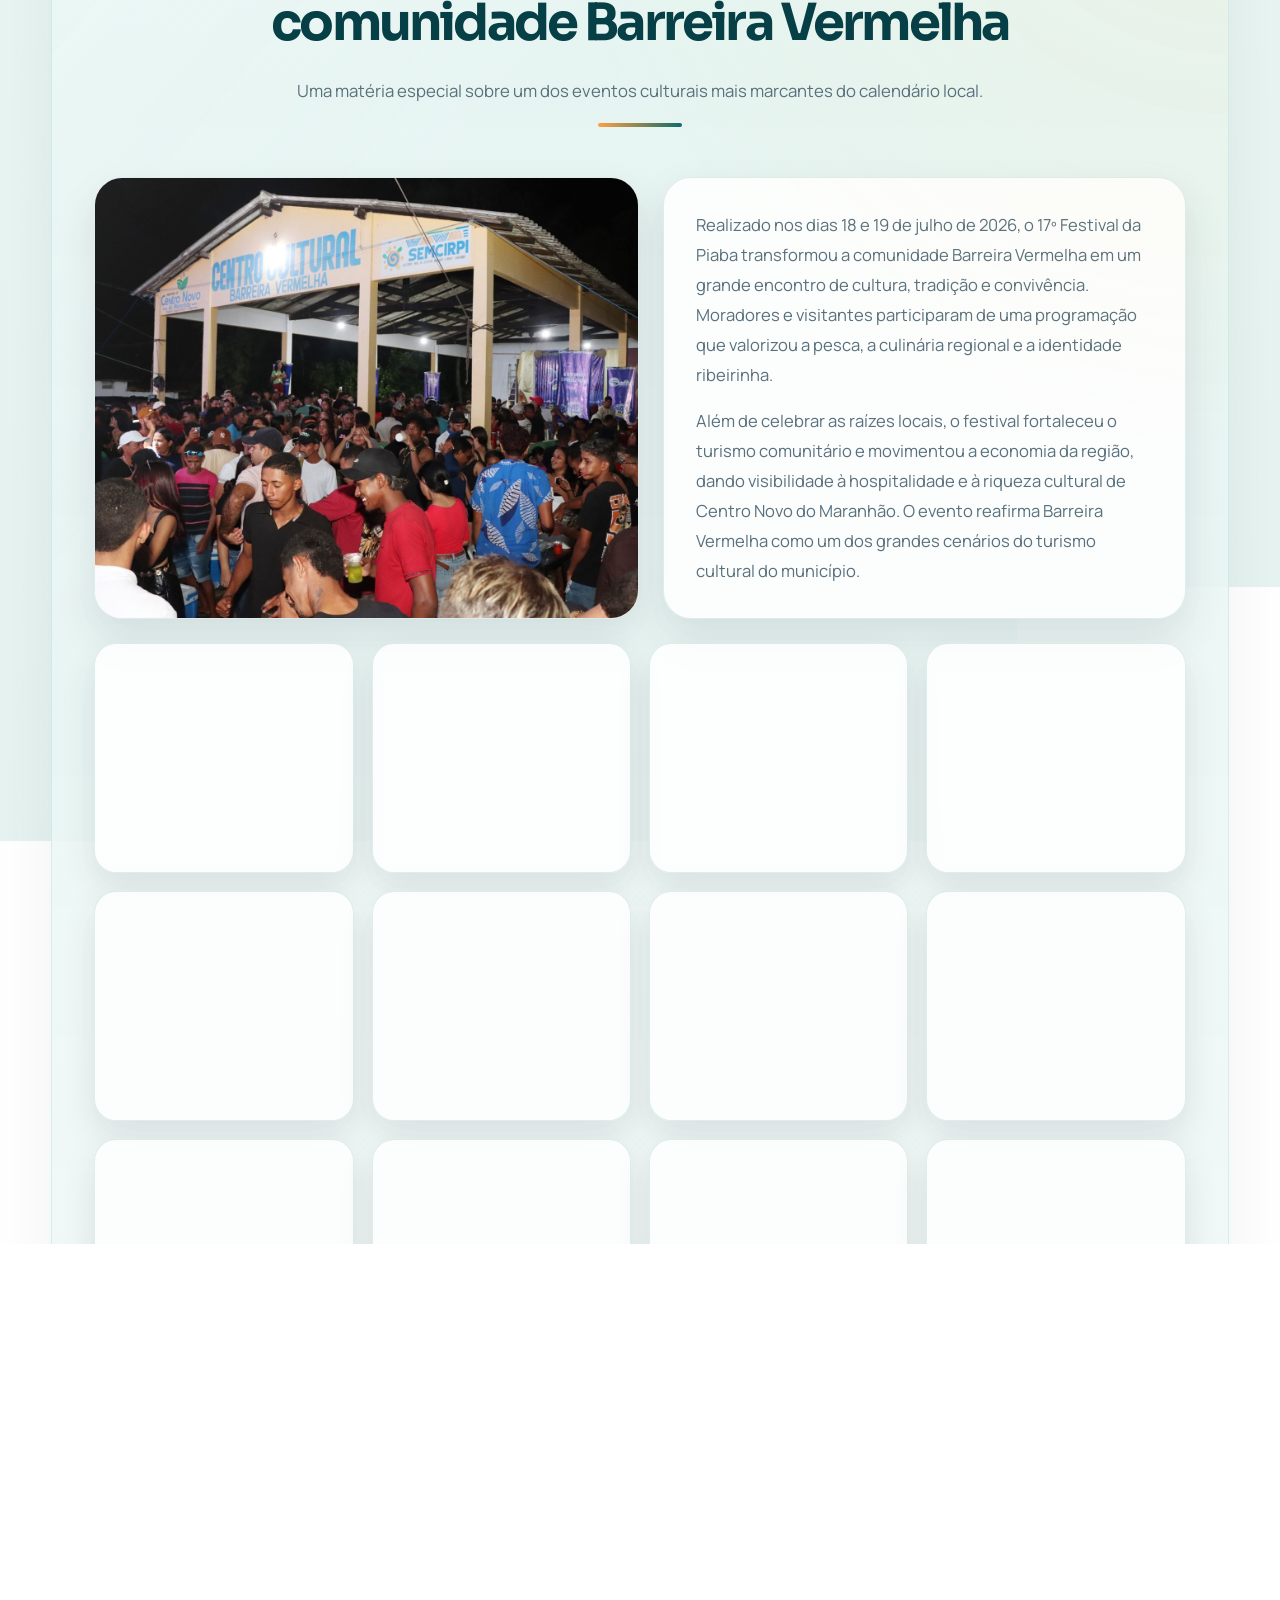
==== commit 50c3b515: "Corrige numero de WhatsApp do Balneario Martins Co-Authored-By: Claude Sonnet 5 <noreply@anthropic.c" ====
--- a/index.html
+++ b/index.html
@@ -729,7 +729,7 @@
                 <p><strong>Local:</strong> Sa&iacute;da de Centro Novo para o povoado Chega Tudo</p>
                 <p class="guia-contato">
                   <strong>Contato:</strong>
-                  <a href="https://wa.me/559898425818?text=Ol%C3%A1%2C%20quero%20mais%20informa%C3%A7%C3%B5es%20sobre%20o%20Balne%C3%A1rio%20Martins."
+                  <a href="https://wa.me/5598984258181?text=Ol%C3%A1%2C%20quero%20mais%20informa%C3%A7%C3%B5es%20sobre%20o%20Balne%C3%A1rio%20Martins."
                     target="_blank" rel="noopener" class="whatsapp-link" aria-label="Falar no WhatsApp sobre o Balne&aacute;rio Martins">
                     <svg viewBox="0 0 24 24" aria-hidden="true" focusable="false">
                       <path fill="currentColor" d="M19.05 4.91A9.82 9.82 0 0 0 12.03 2a9.9 9.9 0 0 0-8.57 14.87L2 22l5.28-1.38a9.9 9.9 0 0 0 4.73 1.2h.01A9.98 9.98 0 0 0 22 11.91a9.8 9.8 0 0 0-2.95-7ZM12.02 20.14h-.01a8.2 8.2 0 0 1-4.18-1.15l-.3-.18-3.13.82.84-3.05-.2-.31a8.23 8.23 0 0 1-1.27-4.36c0-4.54 3.7-8.24 8.26-8.24a8.18 8.18 0 0 1 5.84 2.42 8.15 8.15 0 0 1 2.42 5.82 8.25 8.25 0 0 1-8.27 8.23Zm4.52-6.18c-.25-.12-1.47-.72-1.7-.8-.23-.08-.4-.12-.57.12-.17.25-.65.8-.8.97-.15.17-.3.19-.56.06-.25-.12-1.07-.39-2.03-1.25a7.54 7.54 0 0 1-1.4-1.74c-.15-.25-.02-.38.11-.5.11-.11.25-.29.37-.43.12-.15.17-.25.25-.42.08-.17.04-.31-.02-.43-.06-.12-.57-1.37-.78-1.88-.2-.48-.4-.42-.56-.43h-.48c-.17 0-.43.06-.66.31-.23.25-.87.85-.87 2.07 0 1.22.89 2.4 1.01 2.56.12.17 1.75 2.68 4.24 3.75.59.26 1.05.41 1.41.52.59.19 1.12.16 1.54.1.47-.07 1.47-.6 1.68-1.18.21-.58.21-1.08.15-1.18-.06-.1-.23-.16-.48-.29Z"/>
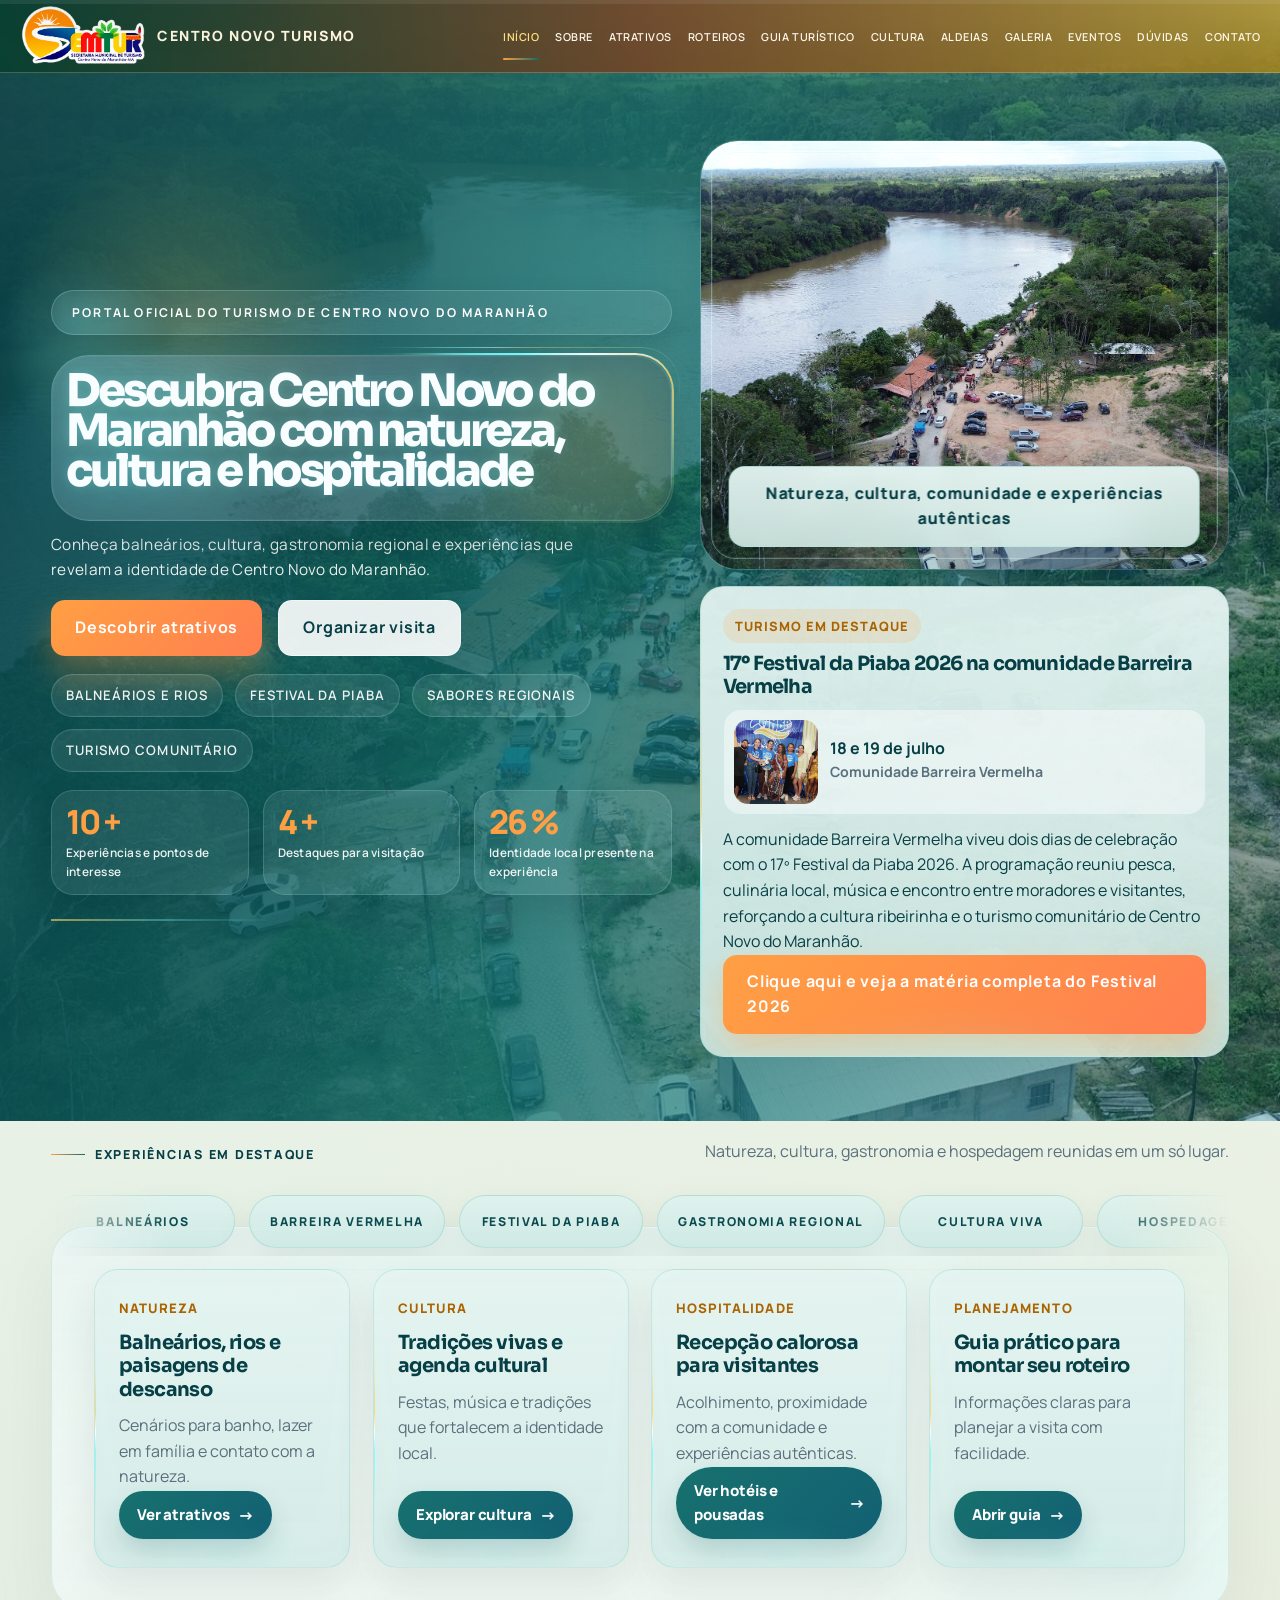
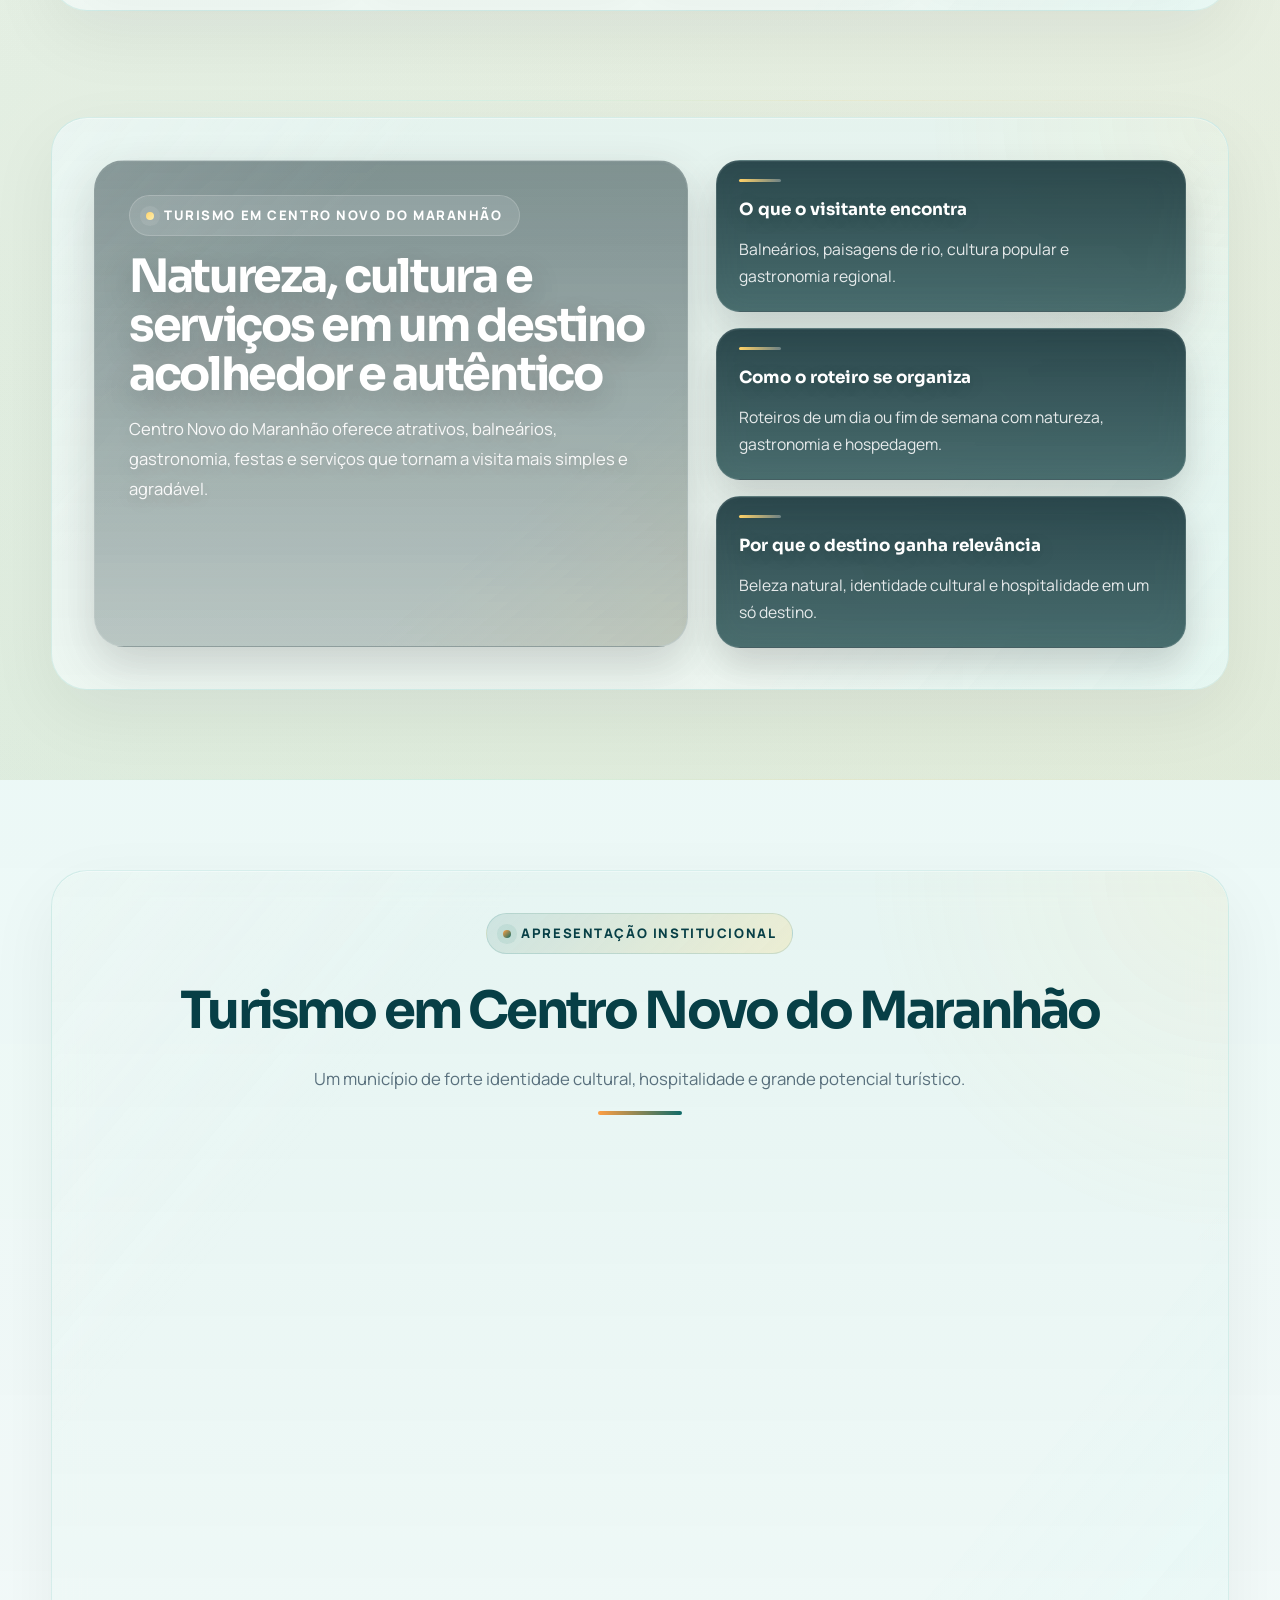
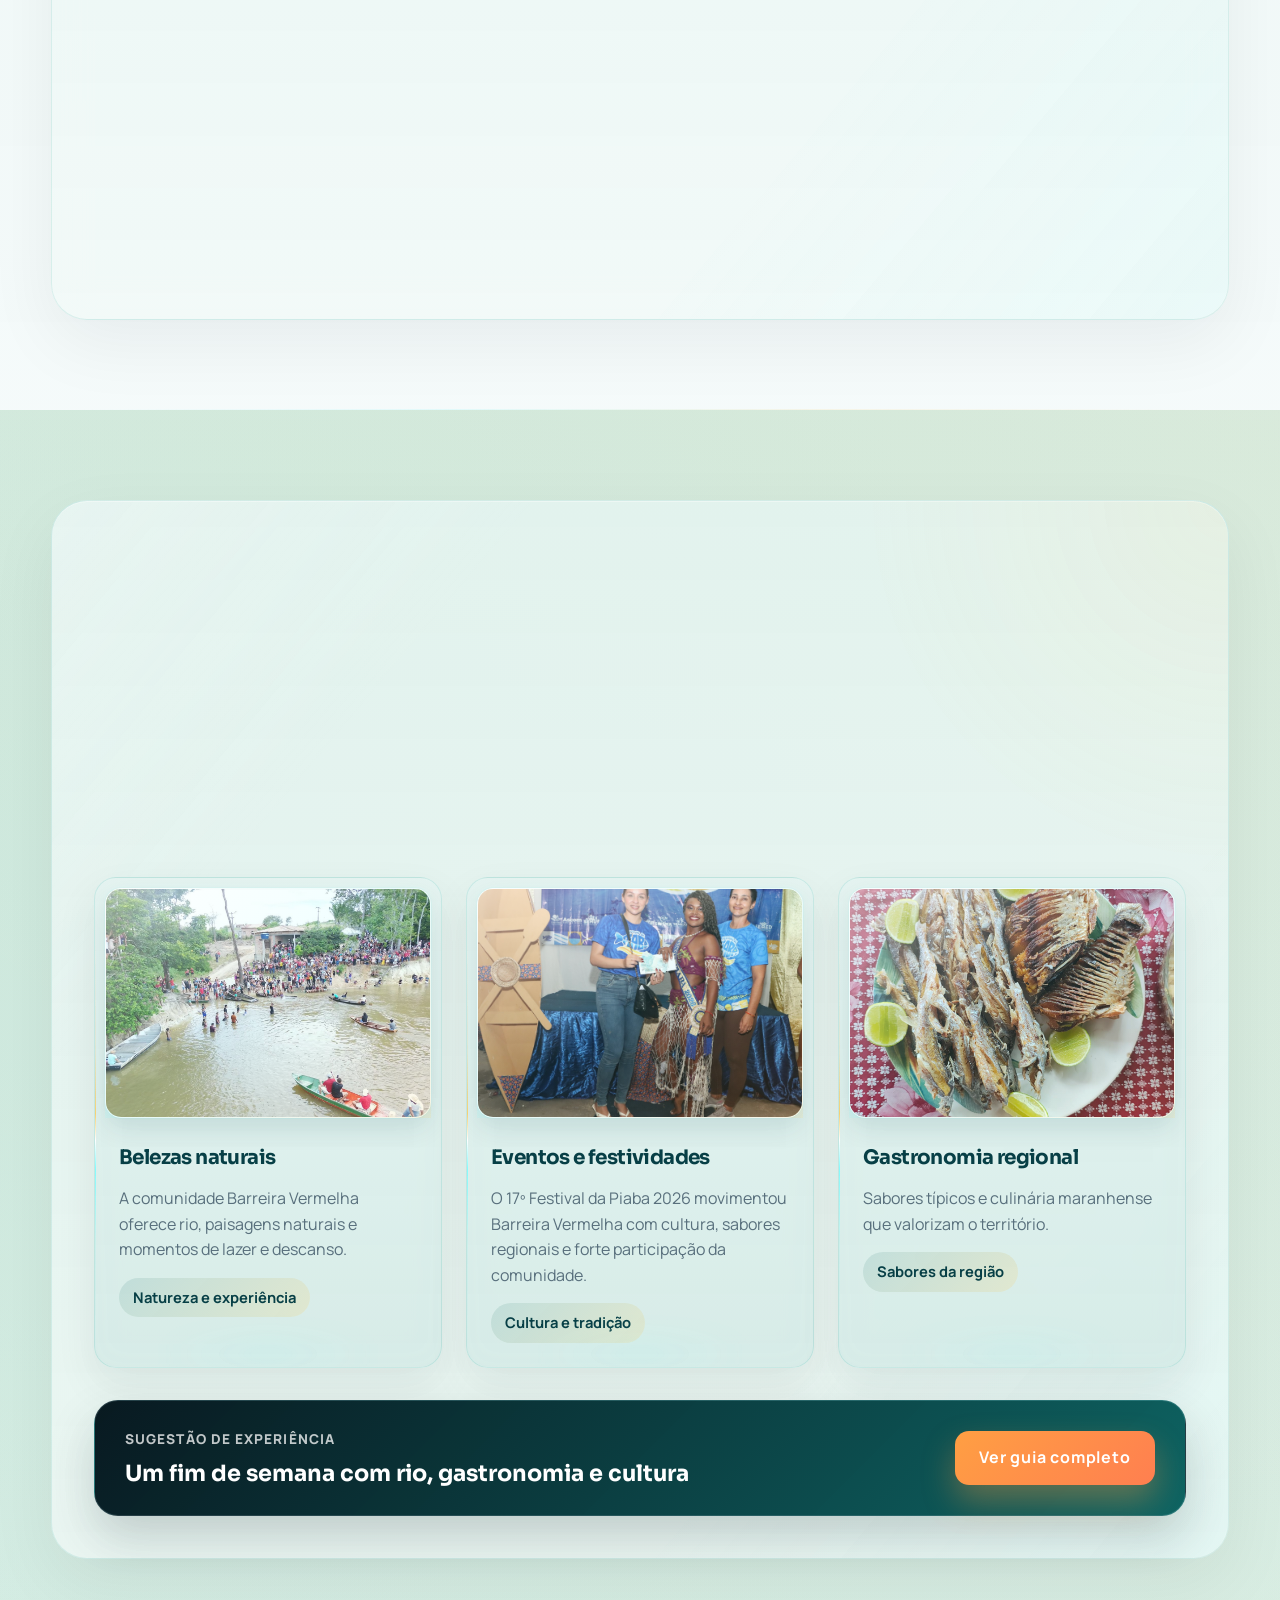
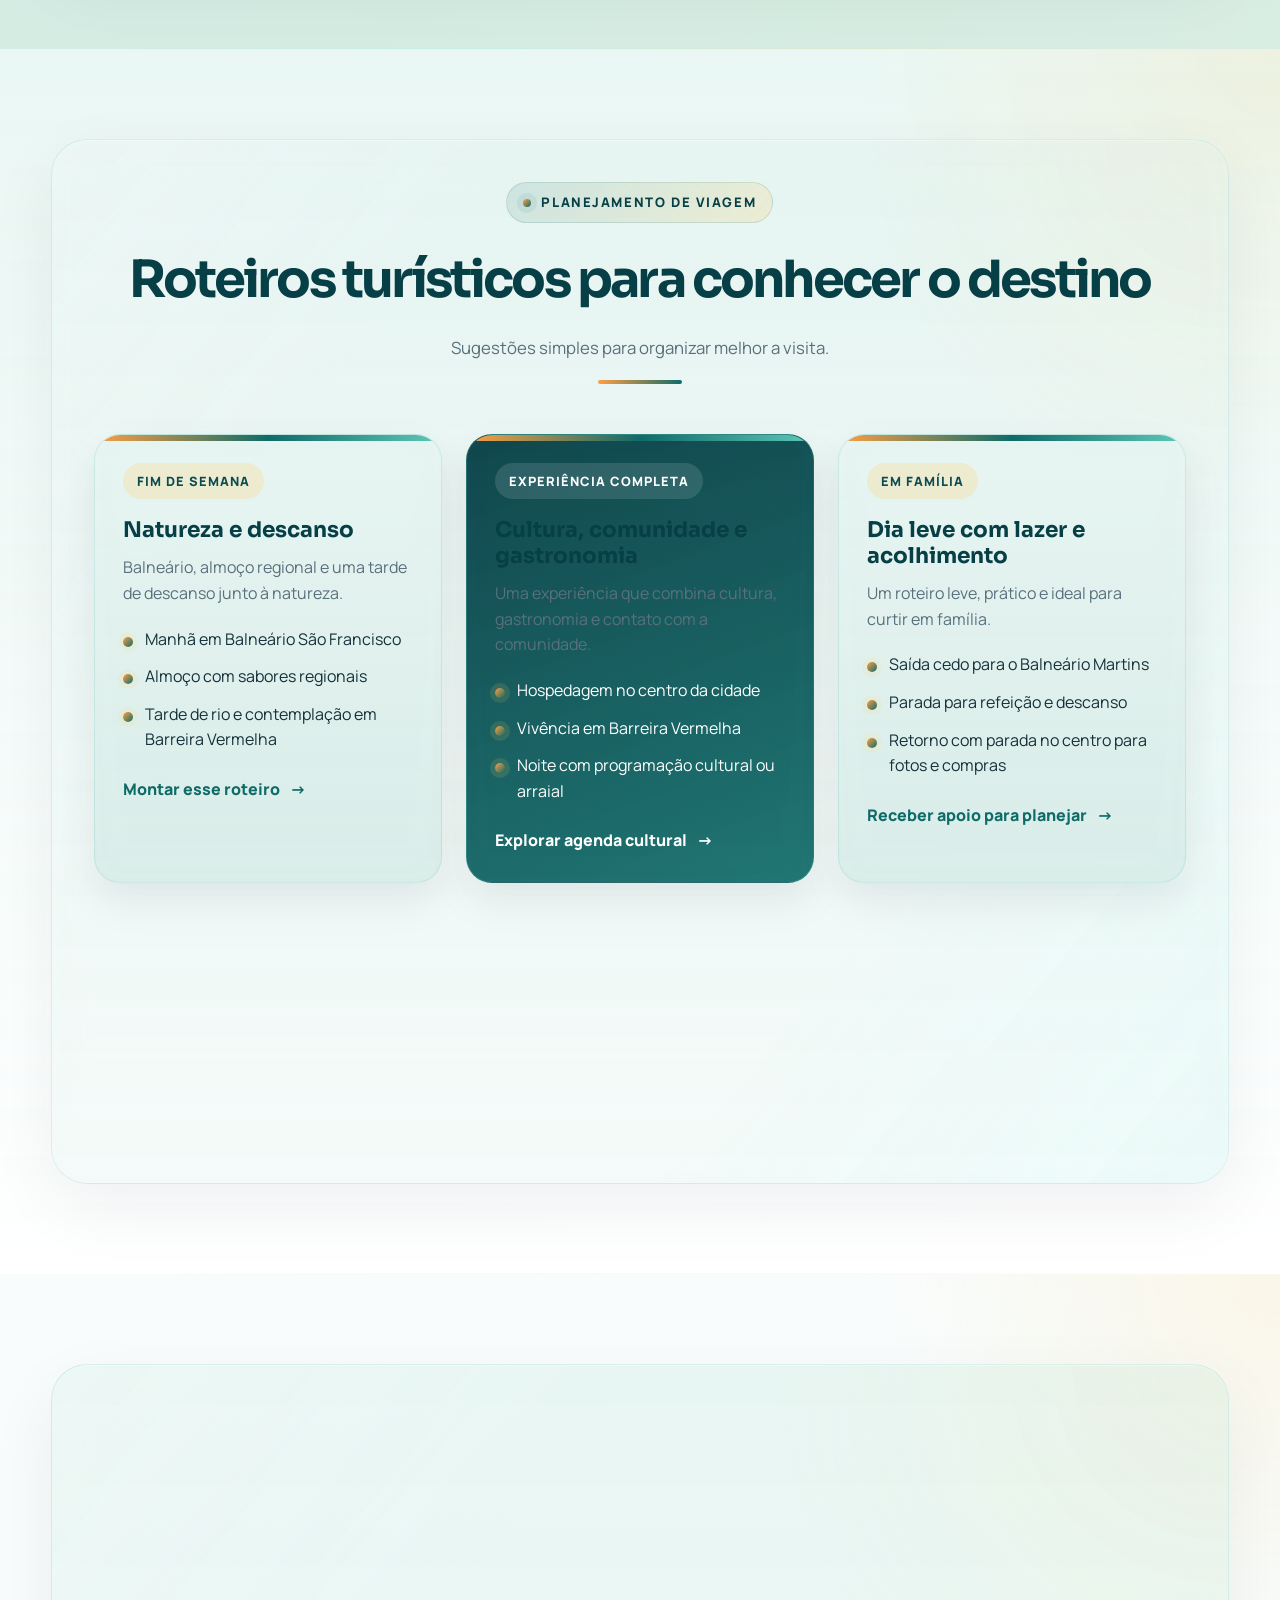
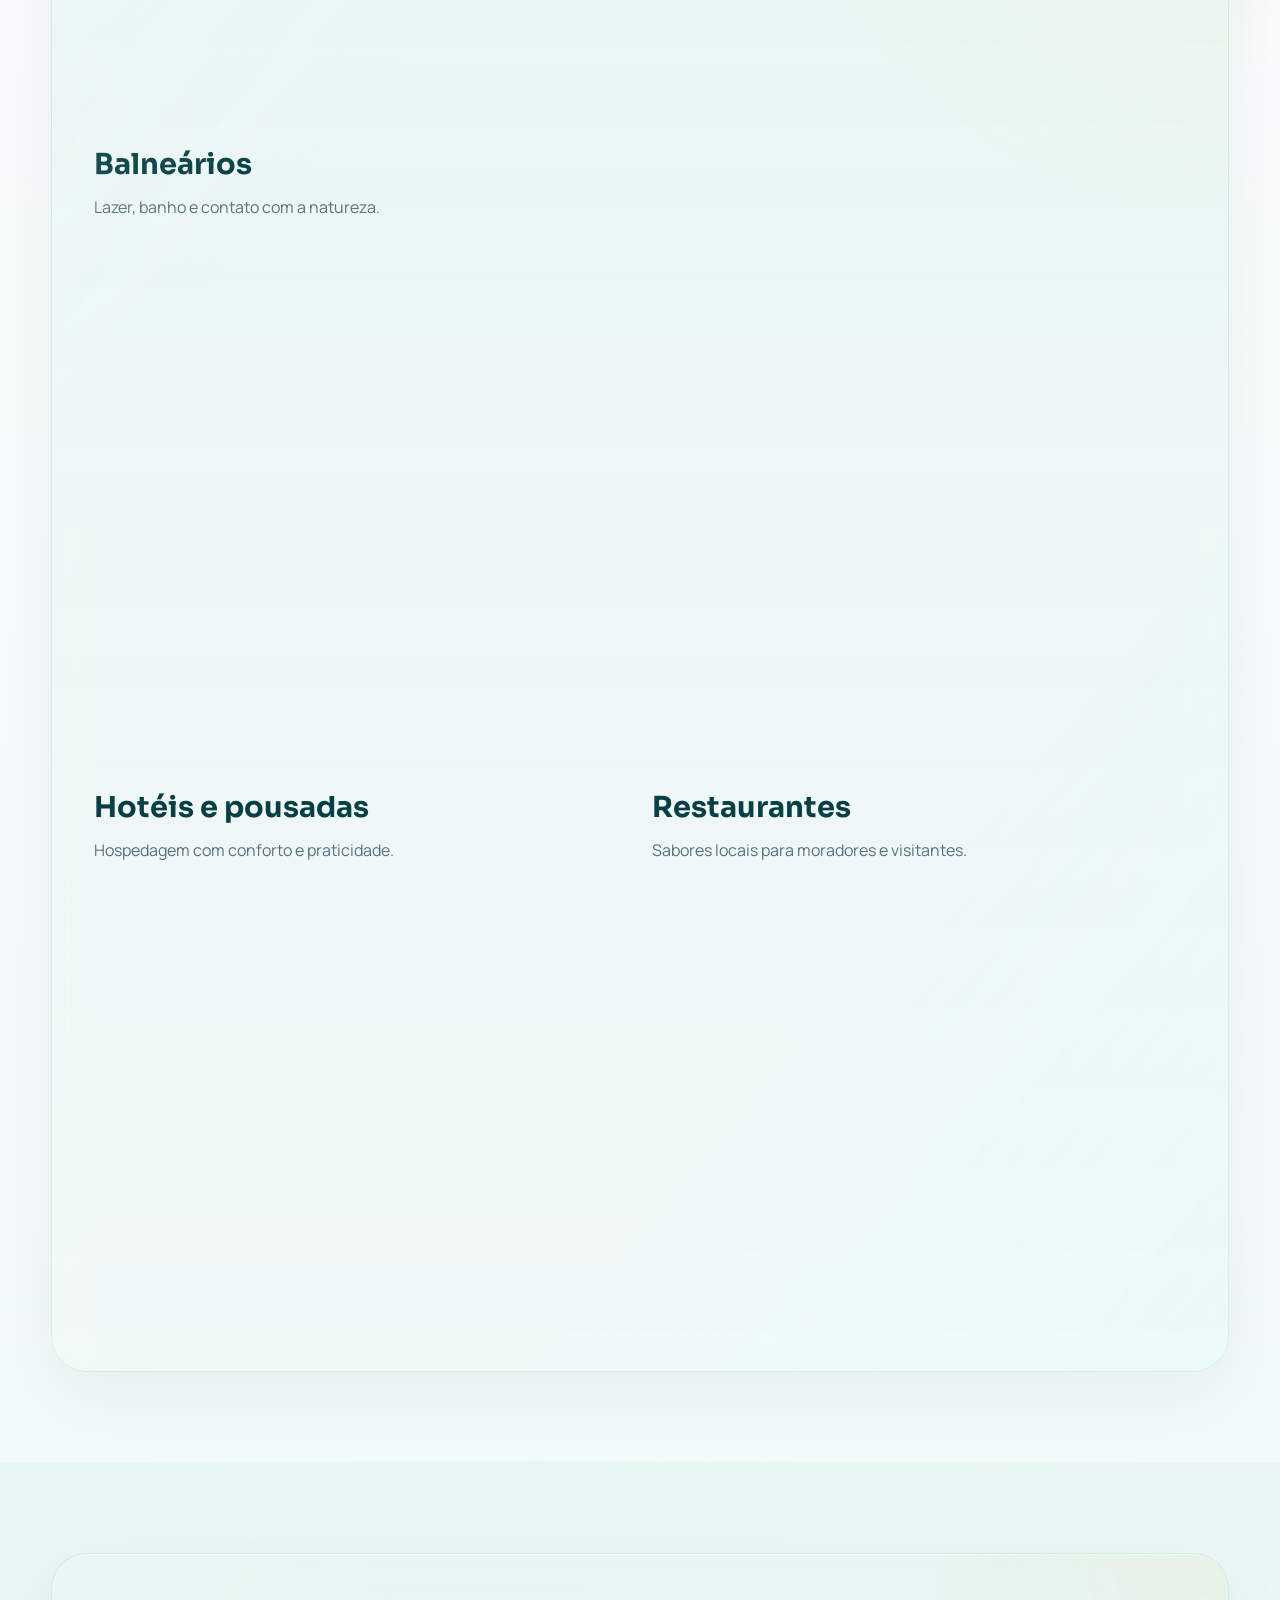
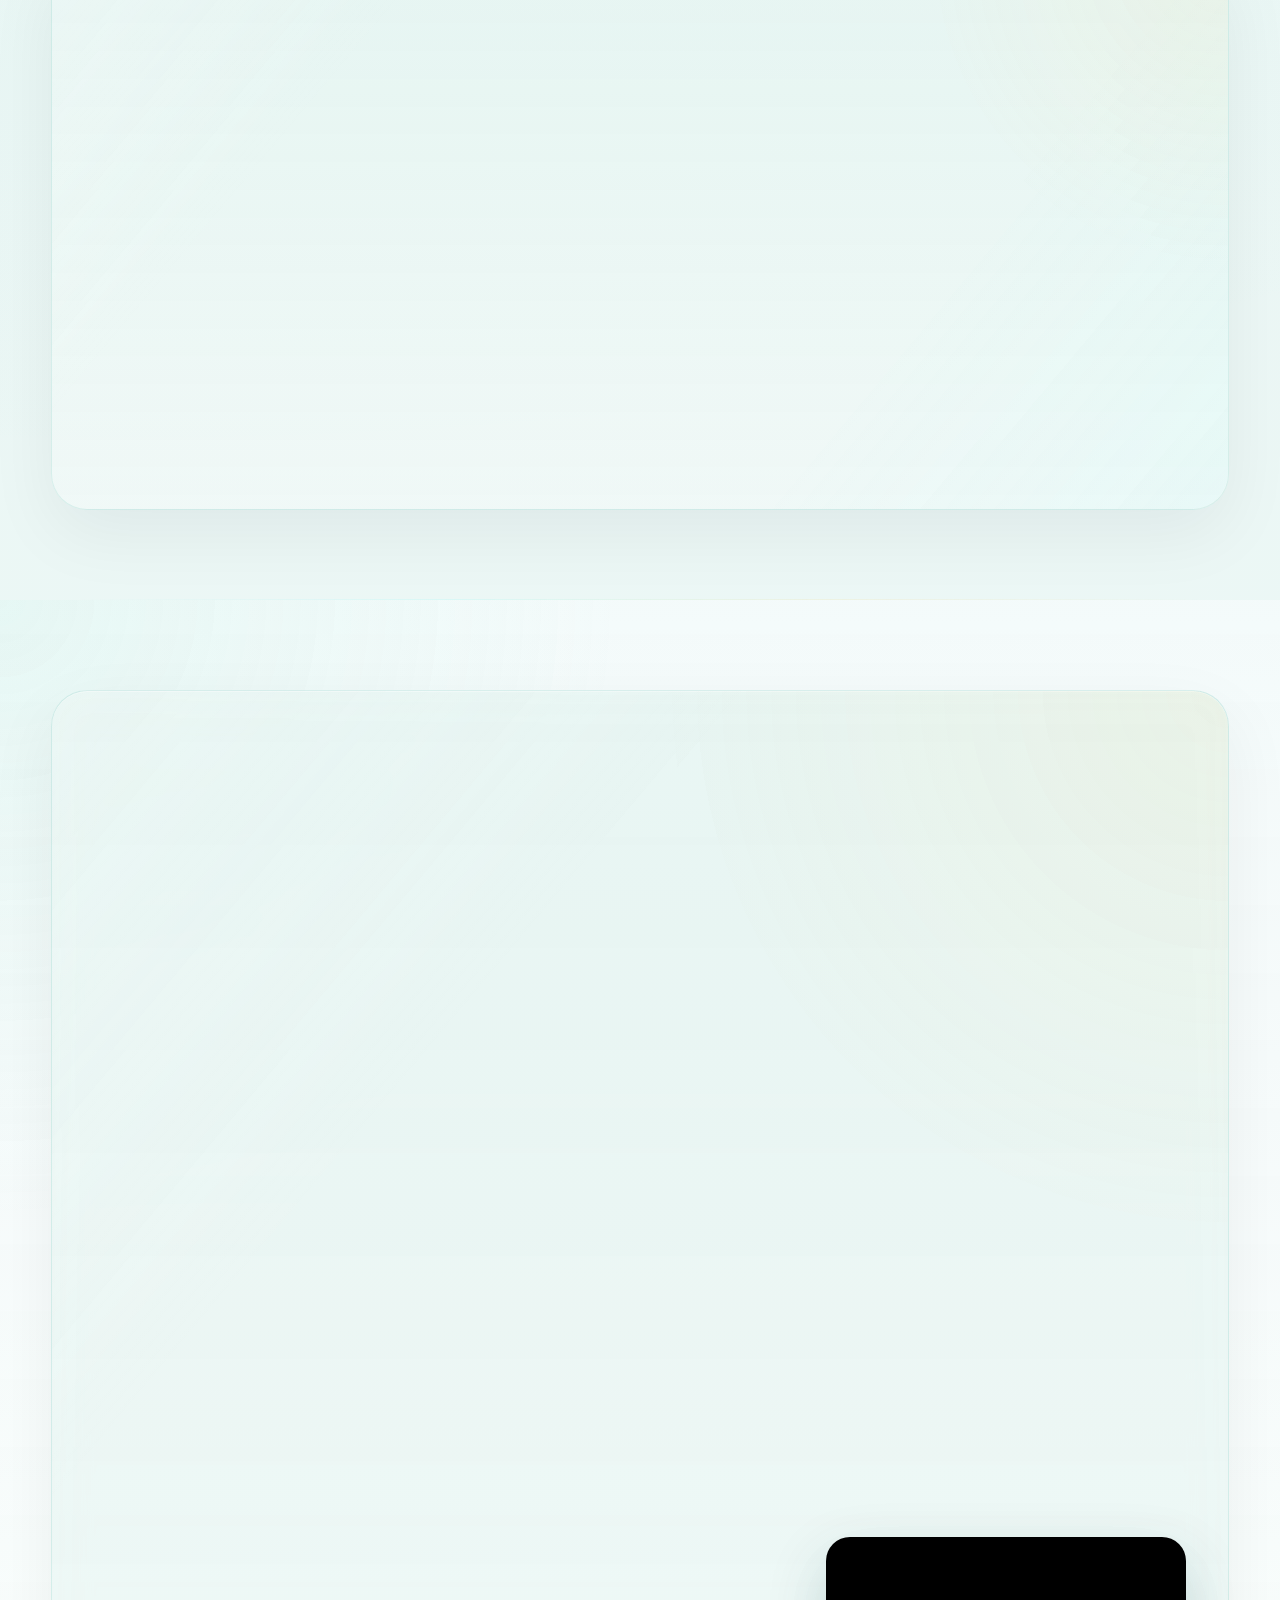
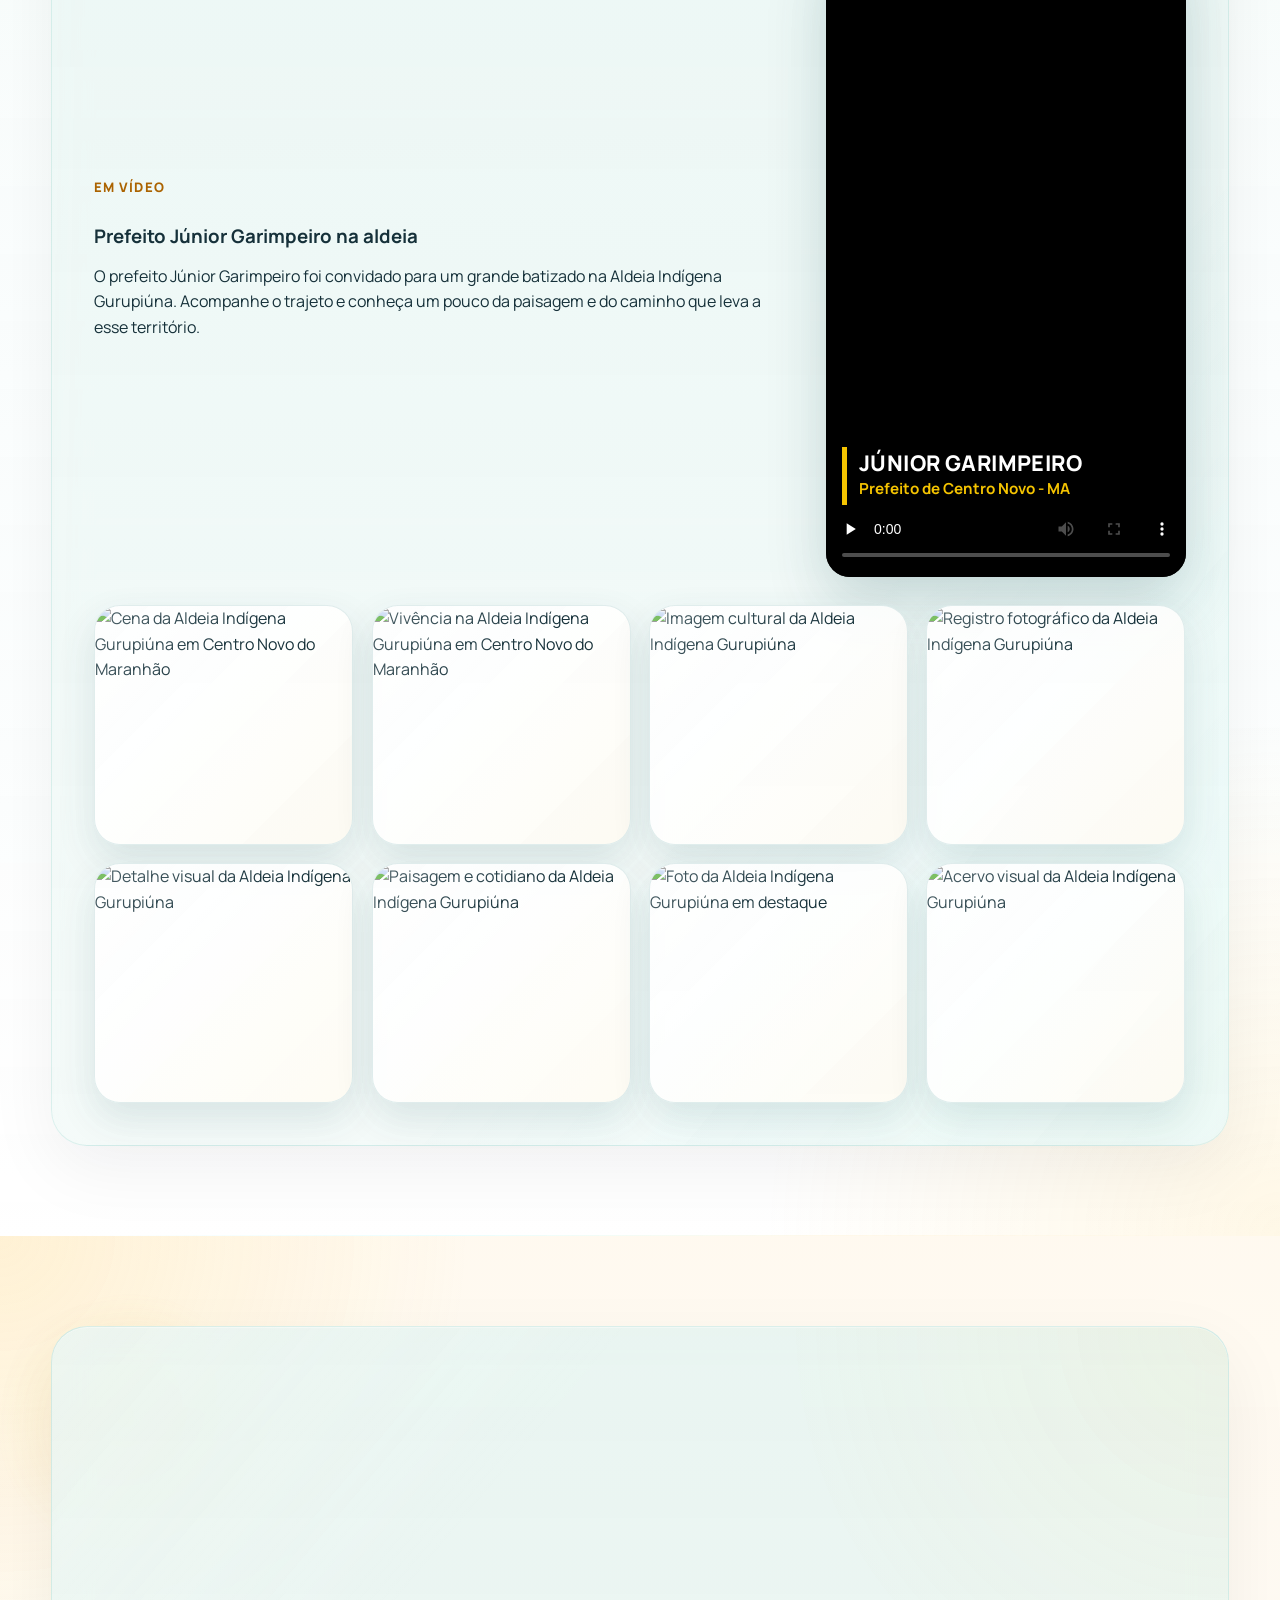
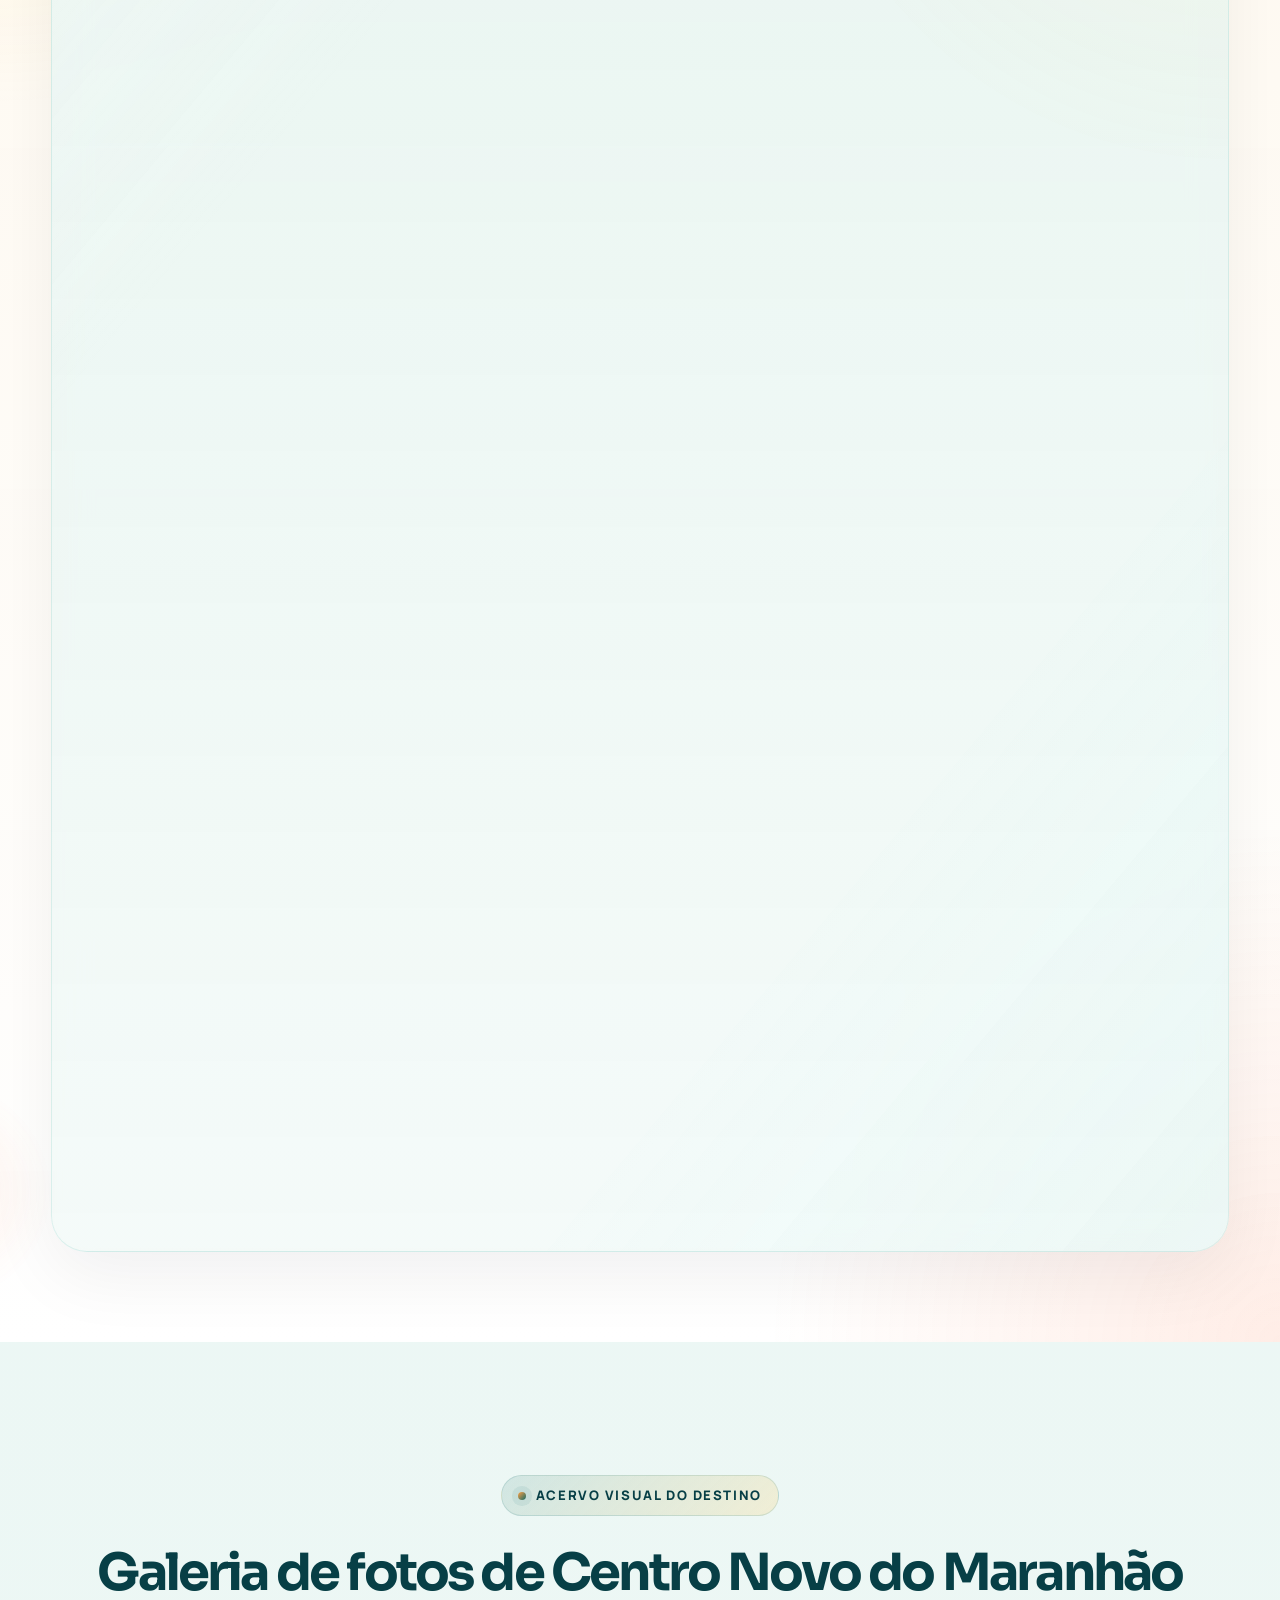
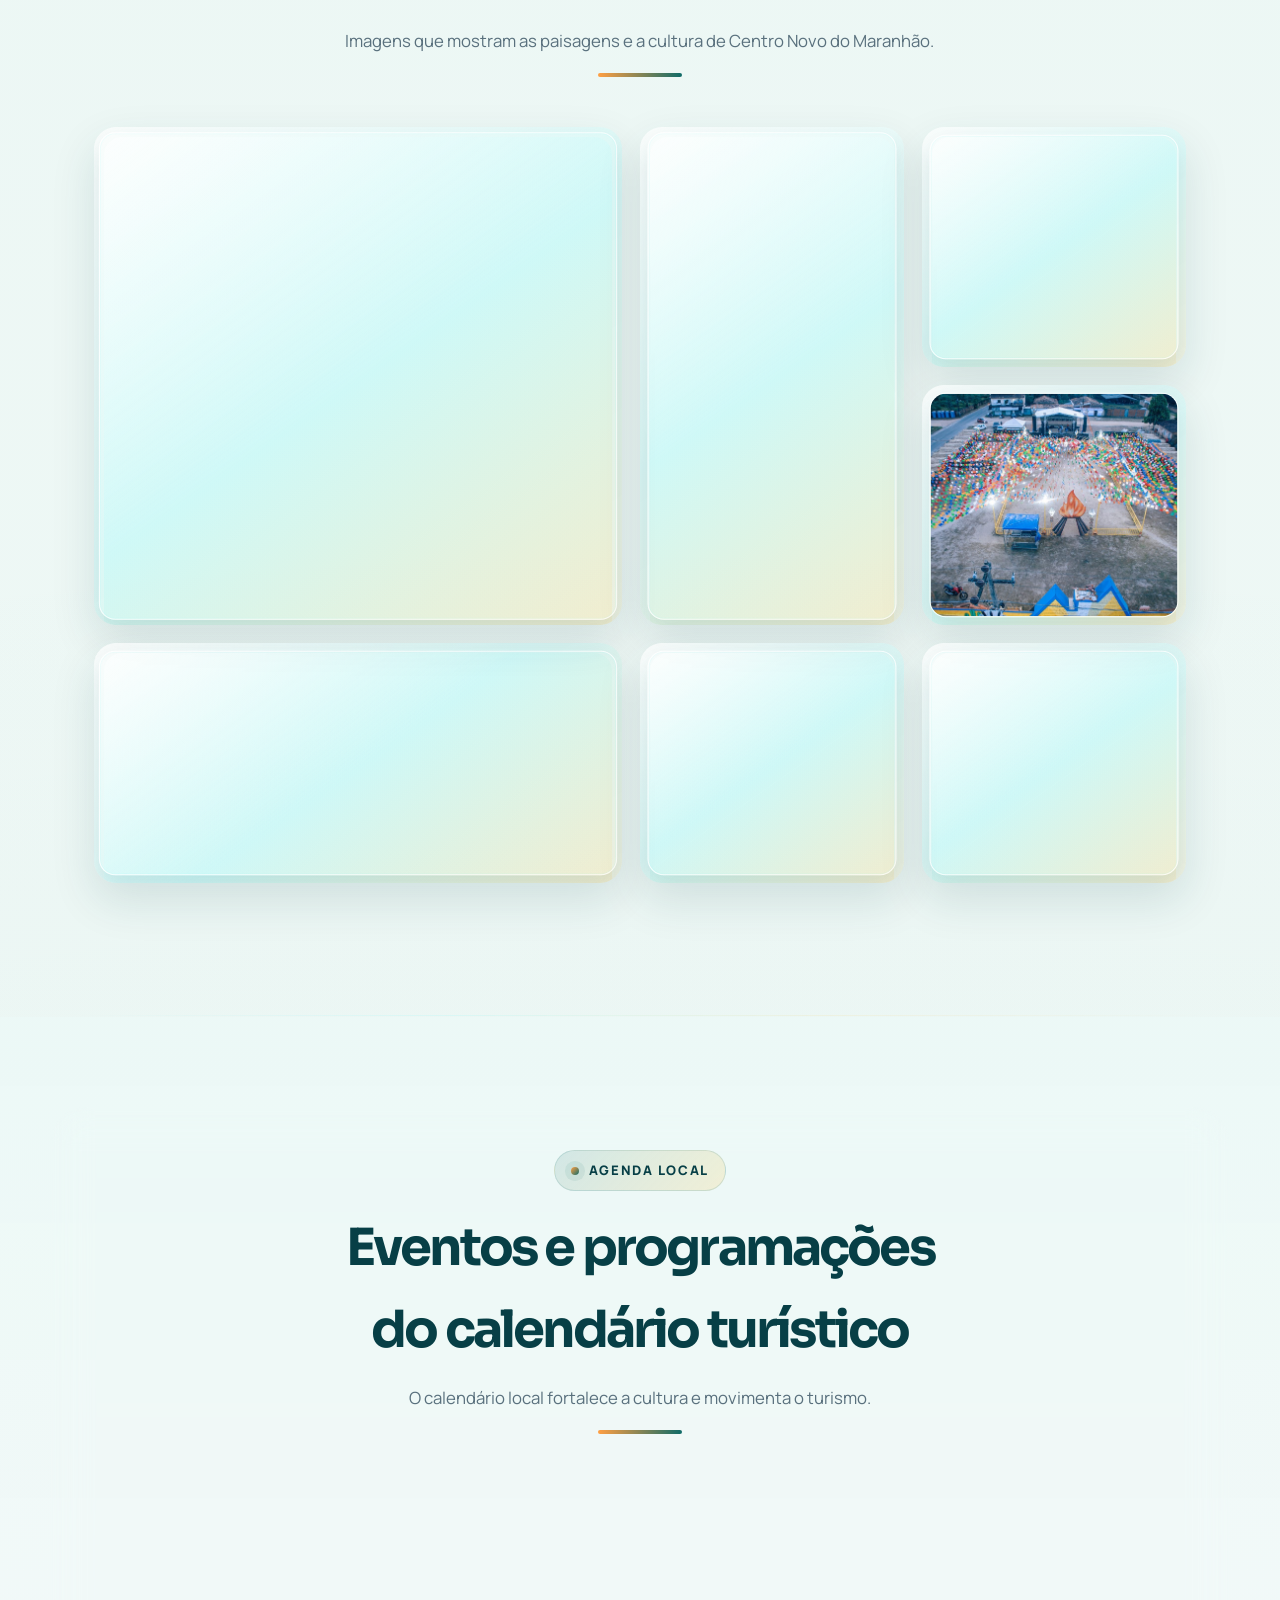
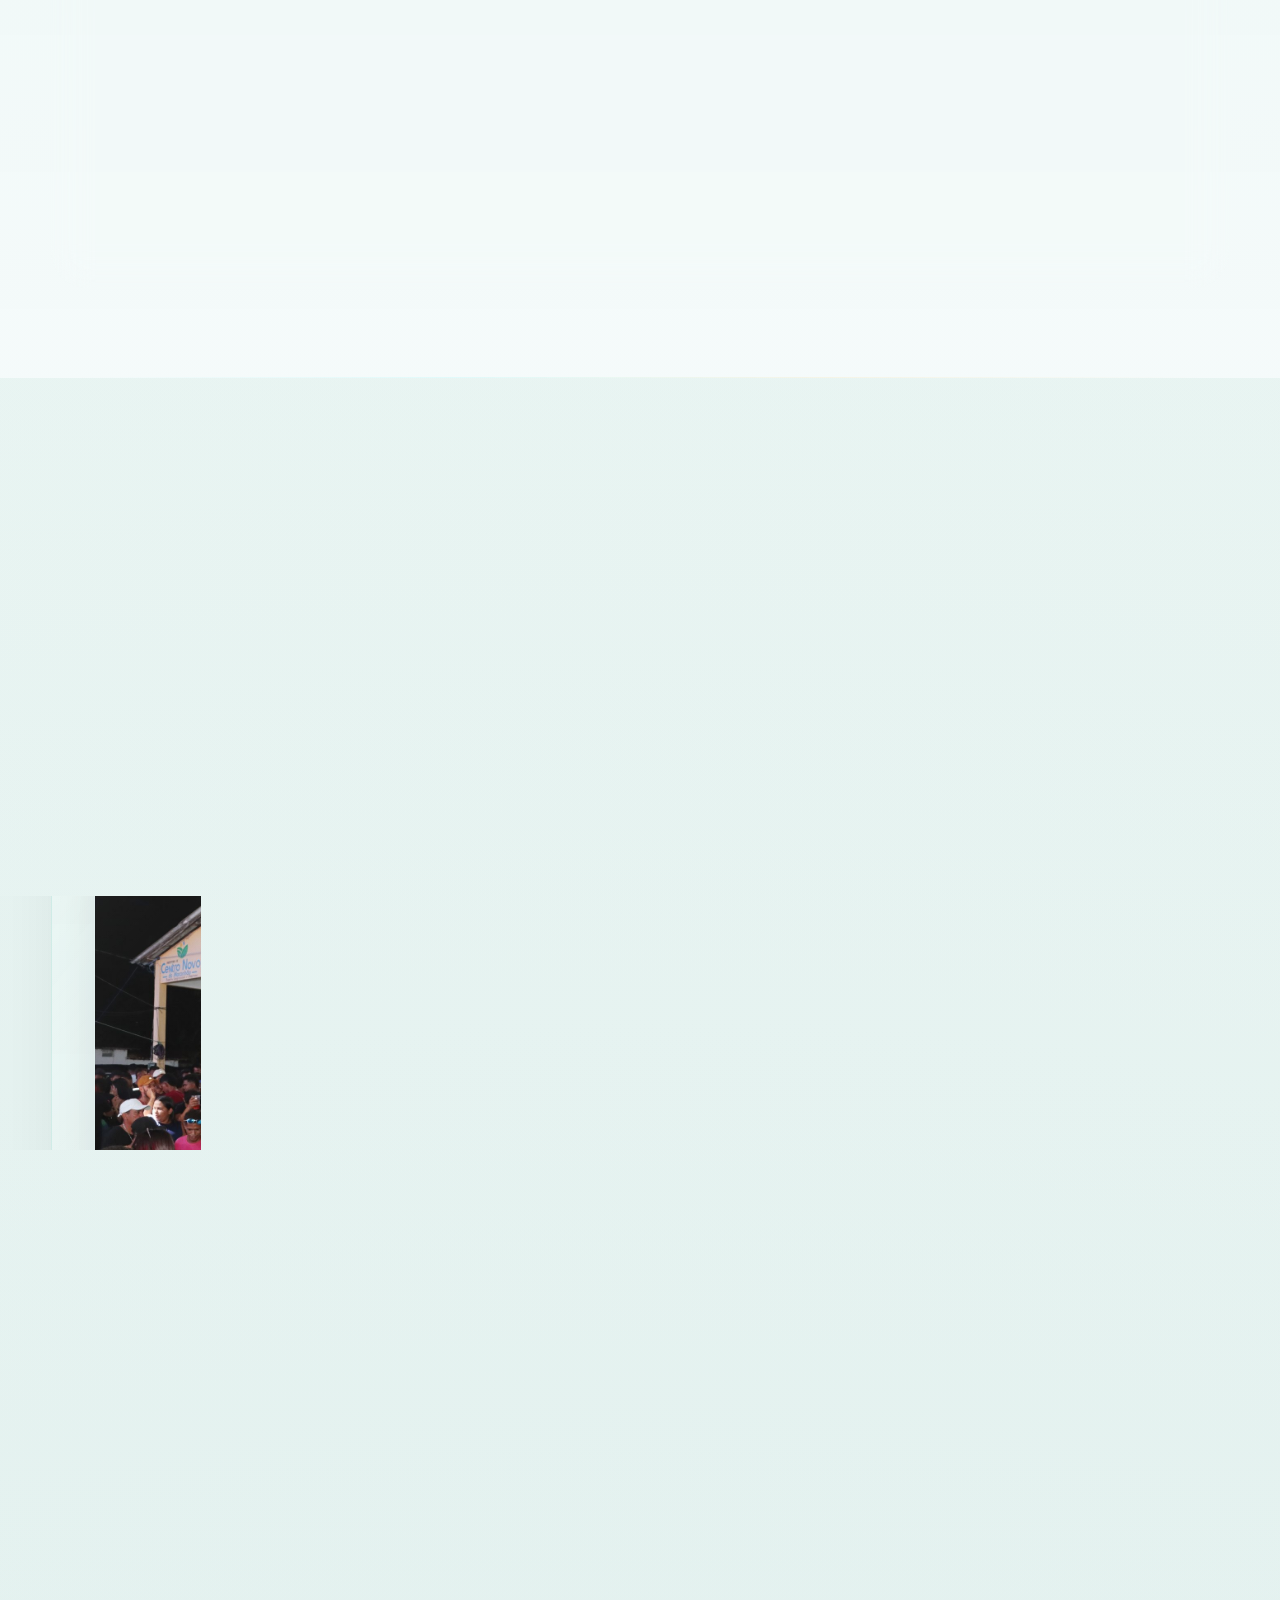
==== commit 6c7fcbba: "atualização" ====
--- a/index.html
+++ b/index.html
@@ -907,27 +907,47 @@
         </div>
 
         <div class="aldeia-feature">
-          <img src="./assets/aldeia idigina/WhatsApp Image 2026-04-18 at 23.01.25.jpeg"
+          <img src="./assets/aldeia idigina/aldeia/WhatsApp Image 2026-04-18 at 23.01.25.jpeg"
             alt="Registro da Aldeia Ind&iacute;gena Gurupi&uacute;na em Centro Novo do Maranh&atilde;o">
         </div>
       </div>
 
+      <div class="aldeia-video">
+        <div class="aldeia-video-copy">
+          <span class="aldeia-kicker">Em v&iacute;deo</span>
+          <h3>Prefeito J&uacute;nior Garimpeiro na aldeia</h3>
+          <p>O prefeito J&uacute;nior Garimpeiro foi convidado para um grande batizado na Aldeia Ind&iacute;gena Gurupi&uacute;na. Acompanhe o trajeto e conhe&ccedil;a um pouco da paisagem e do caminho que leva a esse territ&oacute;rio.</p>
+        </div>
+        <div class="aldeia-video-player">
+          <div class="video-lower-third" aria-hidden="true">
+            <strong>J&Uacute;NIOR GARIMPEIRO</strong>
+            <span>Prefeito de Centro Novo - MA</span>
+          </div>
+          <video controls preload="none" playsinline
+            poster="./assets/aldeia idigina/ida aldeia/ida-aldeia-poster.jpg"
+            aria-label="V&iacute;deo do prefeito a caminho do batizado na Aldeia Ind&iacute;gena Gurupi&uacute;na">
+            <source src="./assets/aldeia idigina/ida aldeia/ida-aldeia.mp4" type="video/mp4">
+            Seu navegador n&atilde;o suporta v&iacute;deo.
+          </video>
+        </div>
+      </div>
+
       <div class="aldeia-gallery">
-        <img src="./assets/aldeia idigina/WhatsApp Image 2026-04-18 at 23.01.25 (1).jpeg"
+        <img src="./assets/aldeia idigina/aldeia/WhatsApp Image 2026-04-18 at 23.01.25 (1).jpeg"
           alt="Cena da Aldeia Ind&iacute;gena Gurupi&uacute;na em Centro Novo do Maranh&atilde;o">
-        <img src="./assets/aldeia idigina/WhatsApp Image 2026-04-18 at 23.01.24.jpeg"
+        <img src="./assets/aldeia idigina/aldeia/WhatsApp Image 2026-04-18 at 23.01.24.jpeg"
           alt="Viv&ecirc;ncia na Aldeia Ind&iacute;gena Gurupi&uacute;na em Centro Novo do Maranh&atilde;o">
-        <img src="./assets/aldeia idigina/WhatsApp Image 2026-04-18 at 23.01.24 (4).jpeg"
+        <img src="./assets/aldeia idigina/aldeia/WhatsApp Image 2026-04-18 at 23.01.24 (4).jpeg"
           alt="Imagem cultural da Aldeia Ind&iacute;gena Gurupi&uacute;na">
-        <img src="./assets/aldeia idigina/WhatsApp Image 2026-04-18 at 23.01.23.jpeg"
+        <img src="./assets/aldeia idigina/aldeia/WhatsApp Image 2026-04-18 at 23.01.23.jpeg"
           alt="Registro fotogr&aacute;fico da Aldeia Ind&iacute;gena Gurupi&uacute;na">
-        <img src="./assets/aldeia idigina/WhatsApp Image 2026-04-18 at 23.01.22.jpeg"
+        <img src="./assets/aldeia idigina/aldeia/WhatsApp Image 2026-04-18 at 23.01.22.jpeg"
           alt="Detalhe visual da Aldeia Ind&iacute;gena Gurupi&uacute;na">
-        <img src="./assets/aldeia idigina/WhatsApp Image 2026-04-18 at 23.01.21.jpeg"
+        <img src="./assets/aldeia idigina/aldeia/WhatsApp Image 2026-04-18 at 23.01.21.jpeg"
           alt="Paisagem e cotidiano da Aldeia Ind&iacute;gena Gurupi&uacute;na">
-        <img src="./assets/aldeia idigina/WhatsApp Image 2026-04-18 at 23.01.20.jpeg"
+        <img src="./assets/aldeia idigina/aldeia/WhatsApp Image 2026-04-18 at 23.01.20.jpeg"
           alt="Foto da Aldeia Ind&iacute;gena Gurupi&uacute;na em destaque">
-        <img src="./assets/aldeia idigina/WhatsApp Image 2026-04-18 at 23.01.19.jpeg"
+        <img src="./assets/aldeia idigina/aldeia/WhatsApp Image 2026-04-18 at 23.01.19.jpeg"
           alt="Acervo visual da Aldeia Ind&iacute;gena Gurupi&uacute;na">
       </div>
     </div>
--- a/style.css
+++ b/style.css
@@ -2595,6 +2595,80 @@
   transition: transform 0.45s ease, box-shadow 0.45s ease, filter 0.45s ease;
 }
 
+.aldeia-video {
+  display: grid;
+  grid-template-columns: 1fr minmax(260px, 360px);
+  gap: 32px;
+  align-items: center;
+  margin-bottom: 28px;
+}
+
+.aldeia-video-copy h3 {
+  margin: 10px 0 12px;
+}
+
+.video-lower-third {
+  position: absolute;
+  left: 16px;
+  bottom: 72px;
+  z-index: 2;
+  display: flex;
+  flex-direction: column;
+  gap: 2px;
+  padding: 4px 0 4px 12px;
+  border-left: 5px solid #f5c400;
+  pointer-events: none;
+  transition: opacity 0.4s ease;
+}
+
+.video-lower-third strong {
+  color: #fff;
+  font-size: 1.35rem;
+  font-weight: 900;
+  letter-spacing: 0.02em;
+  line-height: 1.1;
+  text-shadow: 0 2px 6px rgba(0, 0, 0, 0.75);
+}
+
+.video-lower-third span {
+  color: #f5c400;
+  font-size: 0.95rem;
+  font-weight: 700;
+  text-shadow: 0 2px 6px rgba(0, 0, 0, 0.75);
+}
+
+.aldeia-video-player.is-playing .video-lower-third {
+  opacity: 0;
+}
+
+.aldeia-video-player {
+  position: relative;
+  border-radius: 24px;
+  overflow: hidden;
+  box-shadow: var(--shadow-strong);
+  background: #000;
+}
+
+.aldeia-video-player video {
+  display: block;
+  width: 100%;
+  aspect-ratio: 9 / 16;
+  object-fit: cover;
+}
+
+@media (max-width: 768px) {
+  .aldeia-video {
+    grid-template-columns: 1fr;
+    gap: 18px;
+  }
+
+  .aldeia-video-player {
+    max-width: 360px;
+    width: 100%;
+    margin: 0 auto;
+  }
+}
+
 .aldeia-copy:hover,
 .aldeia-feature:hover {
   transform: translateY(-6px);
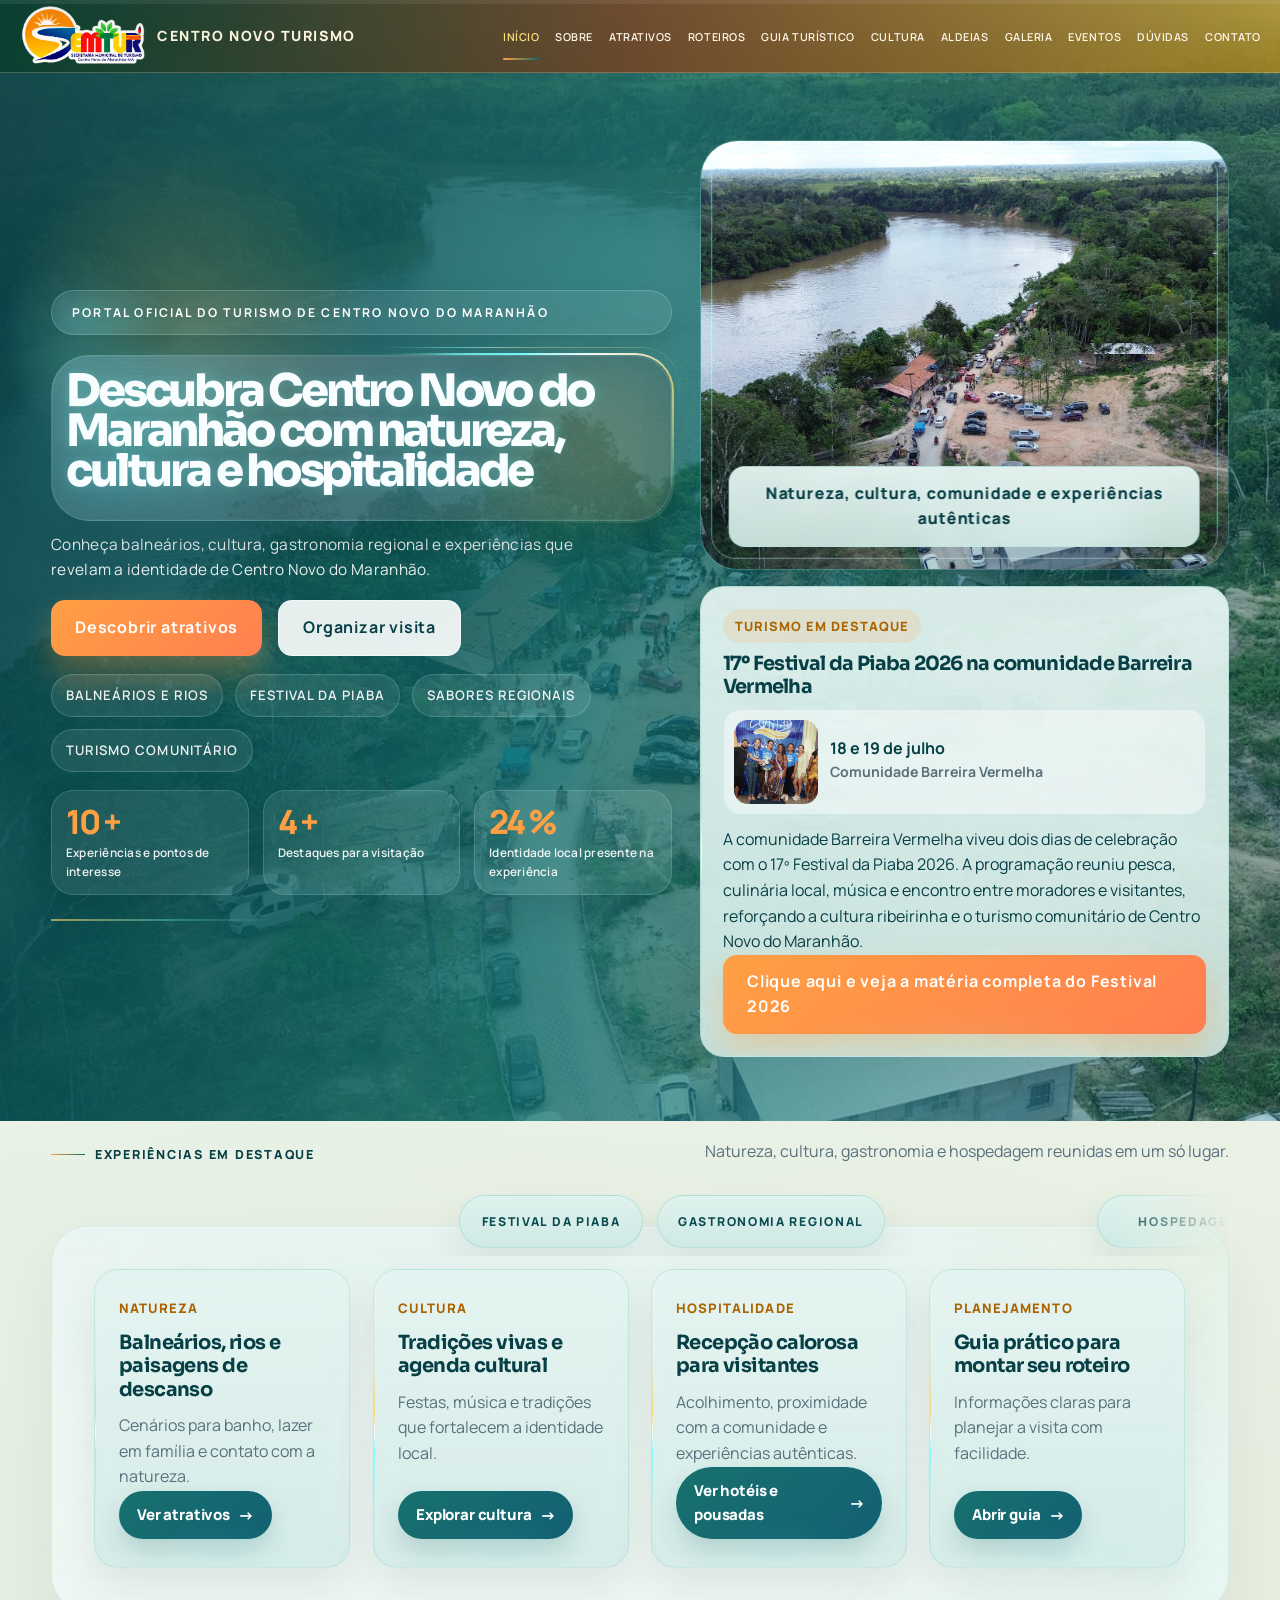
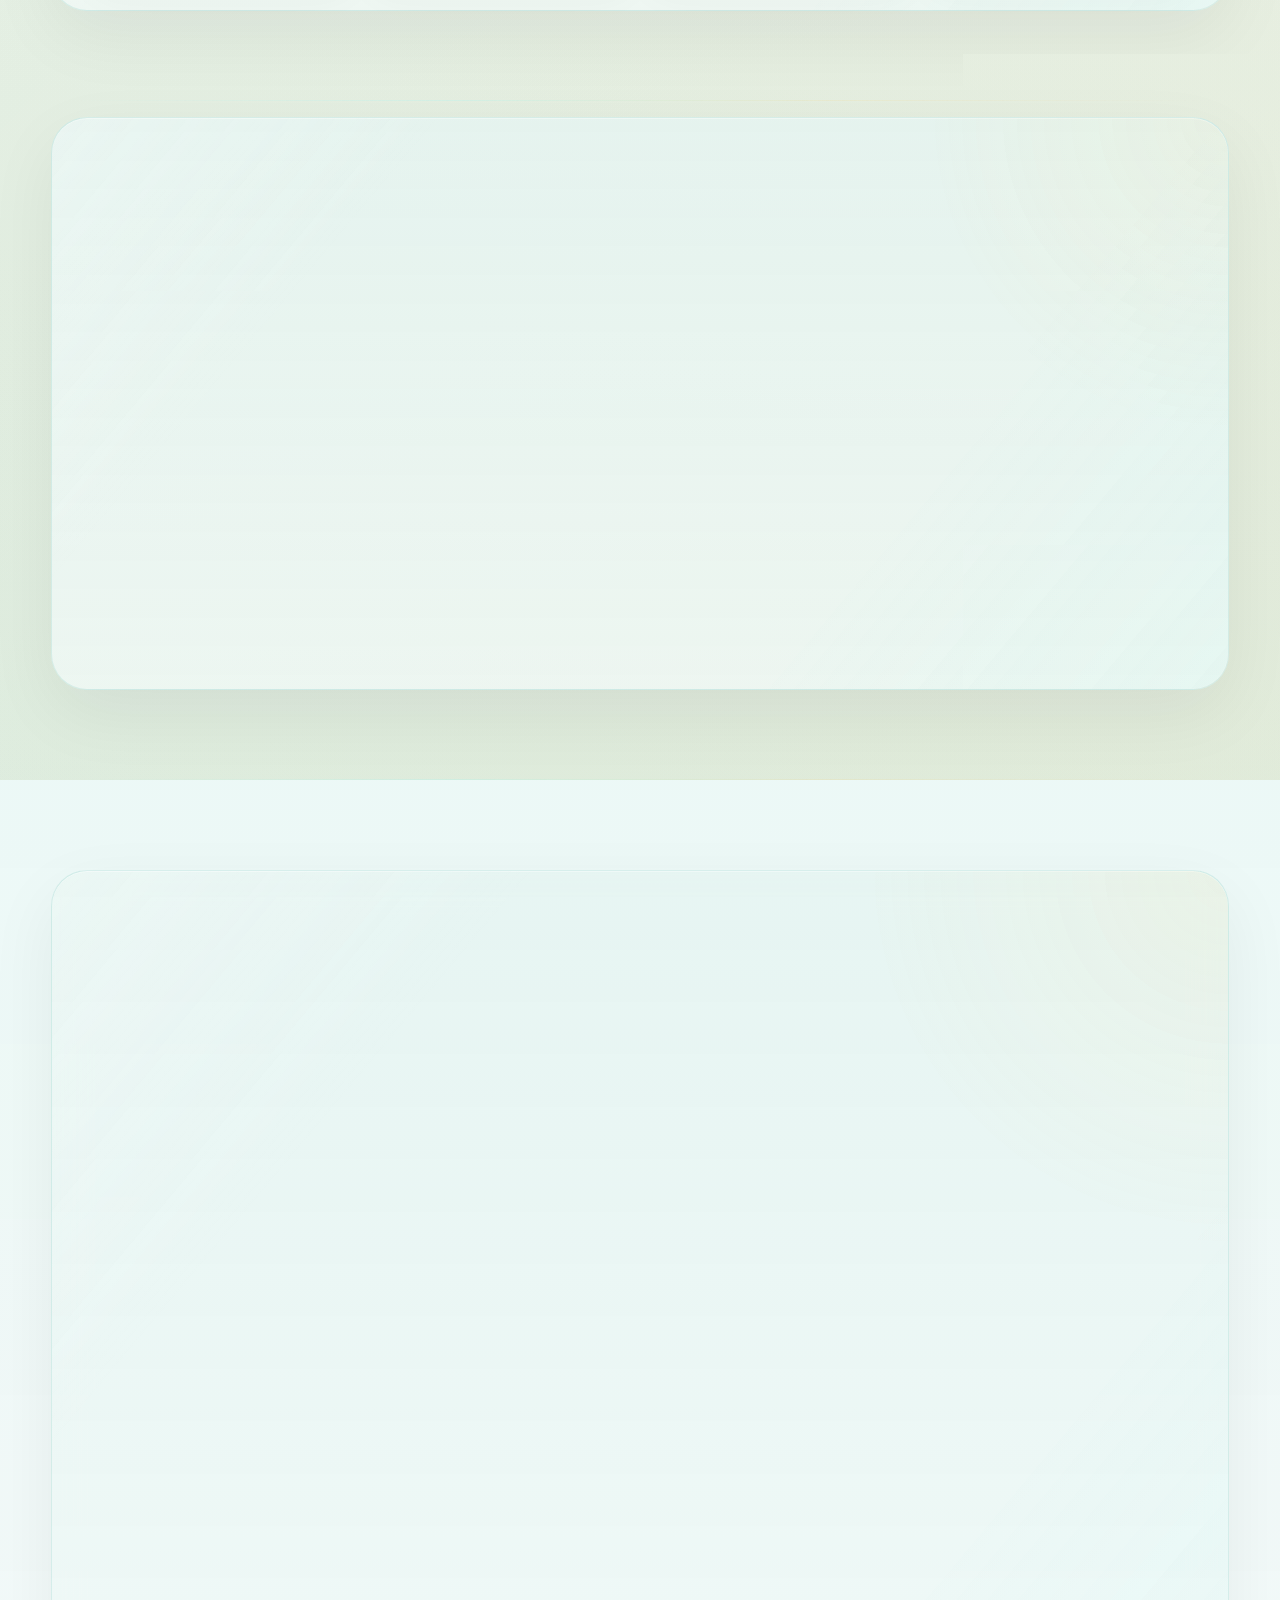
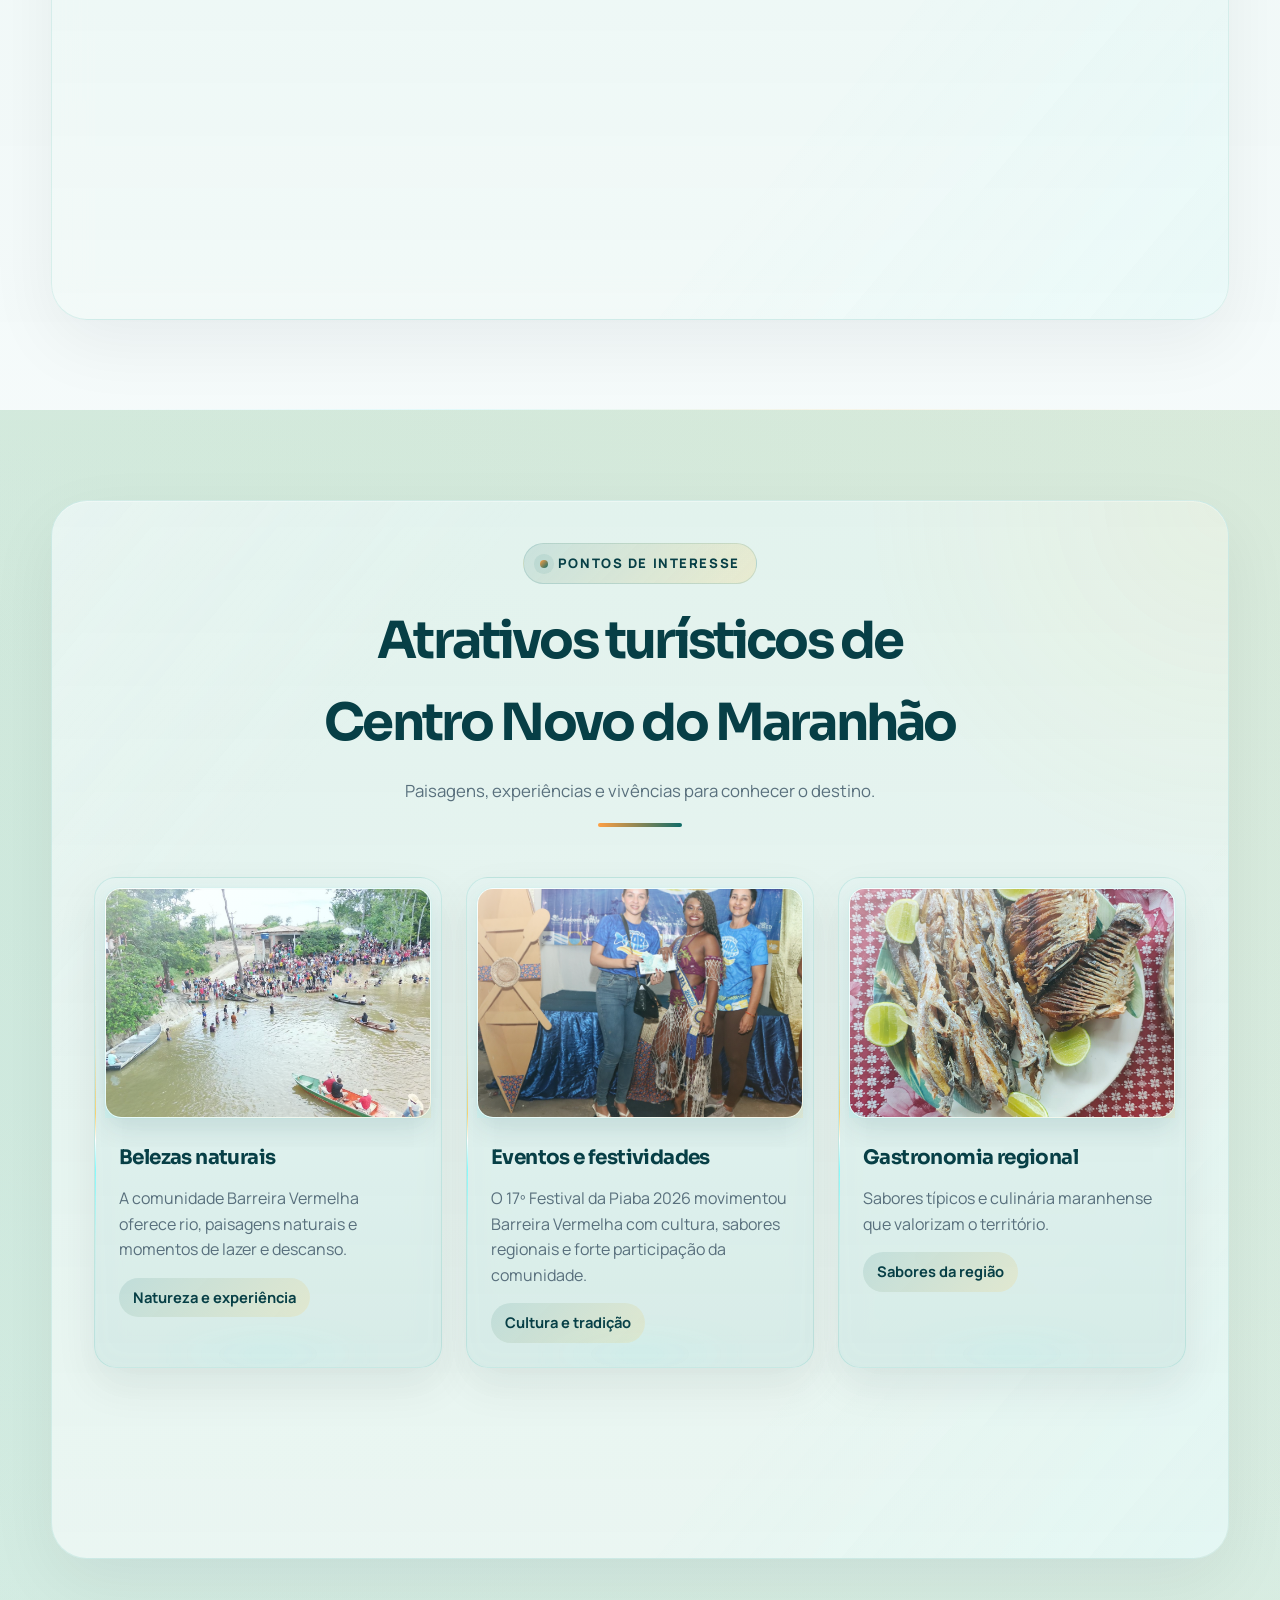
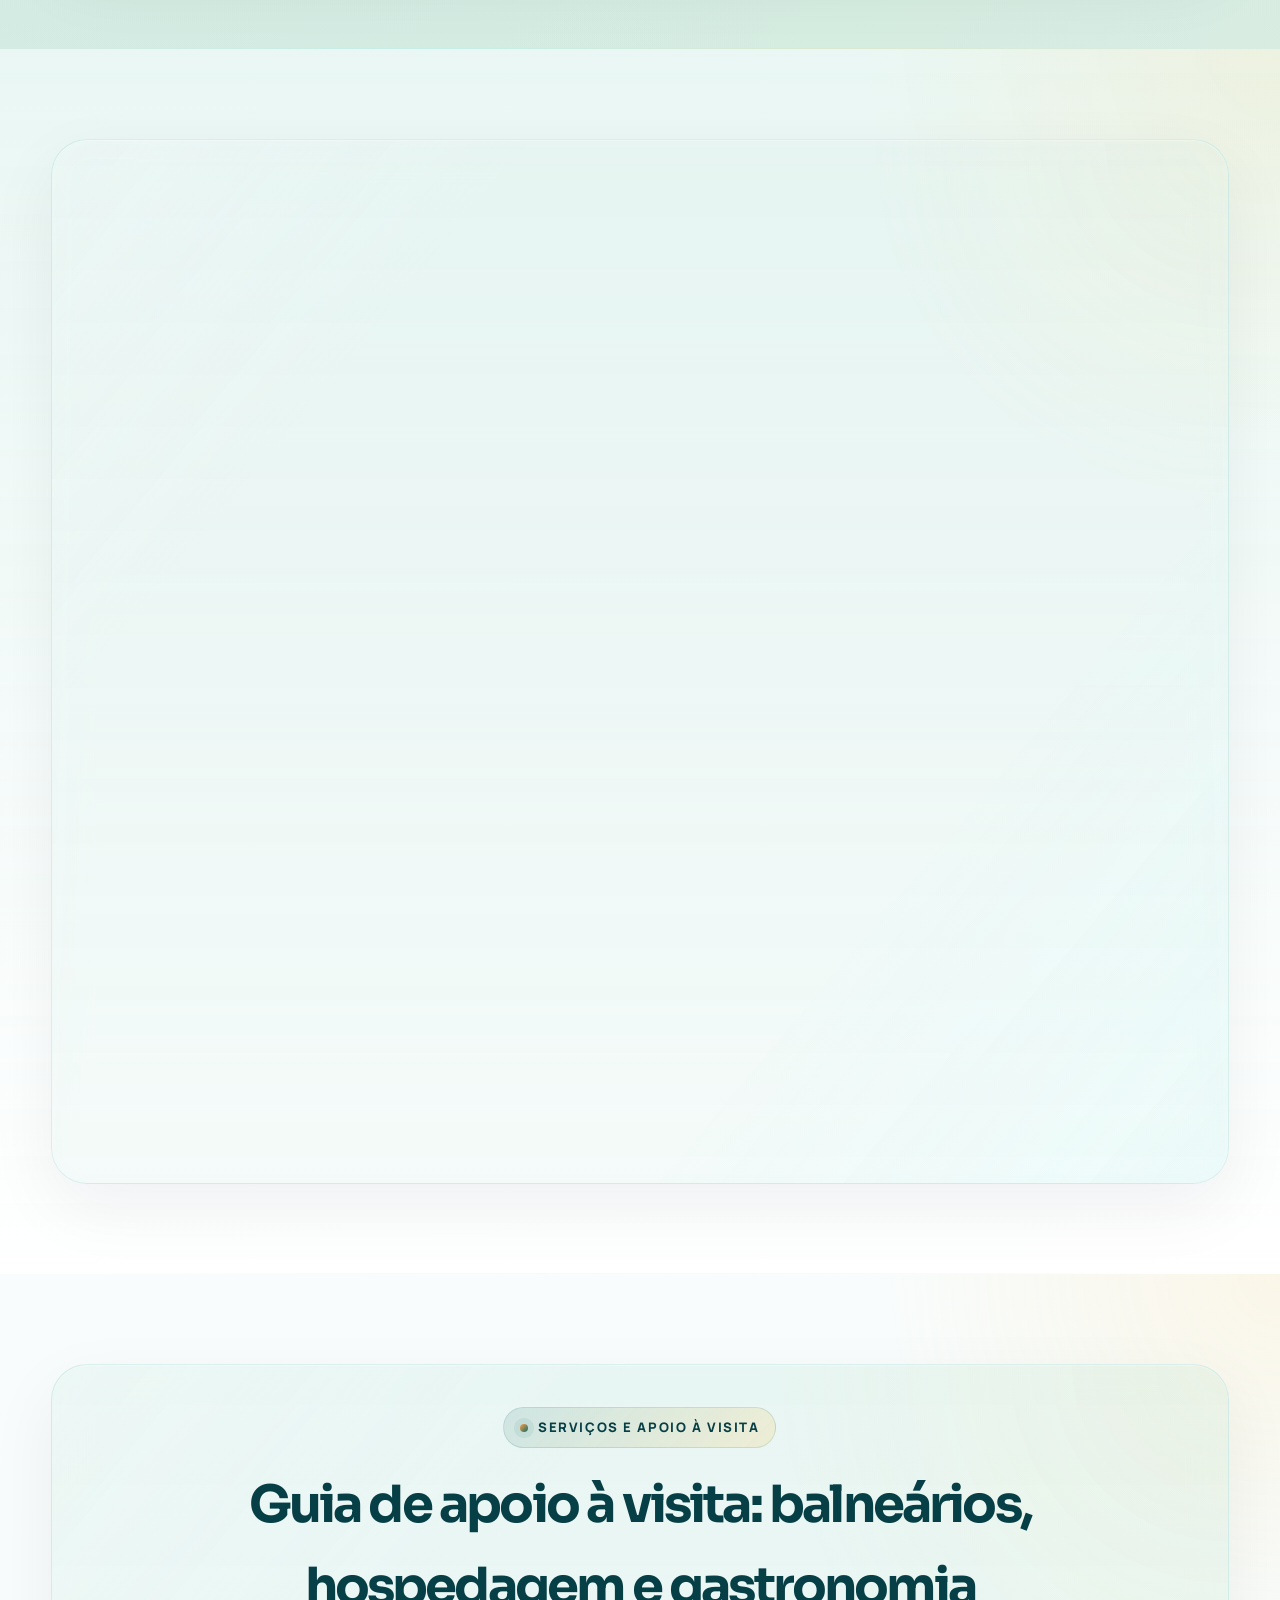
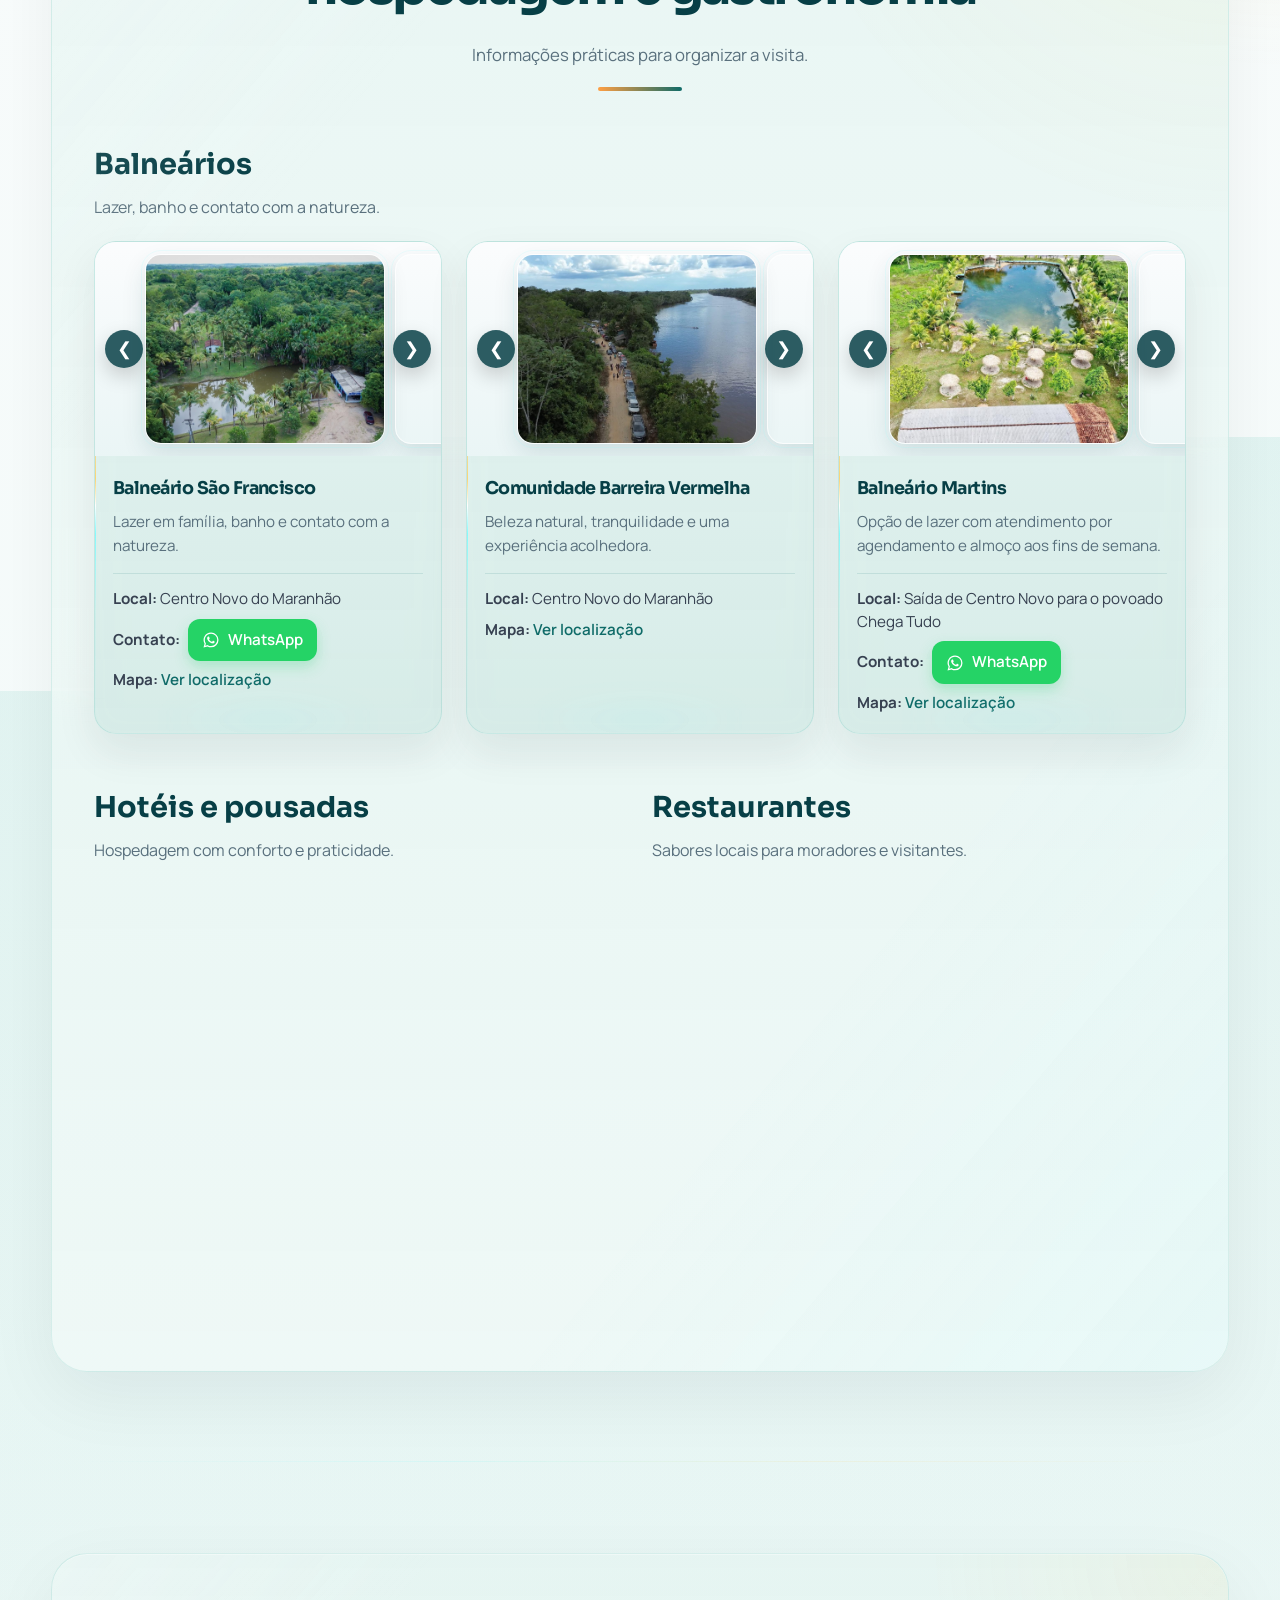
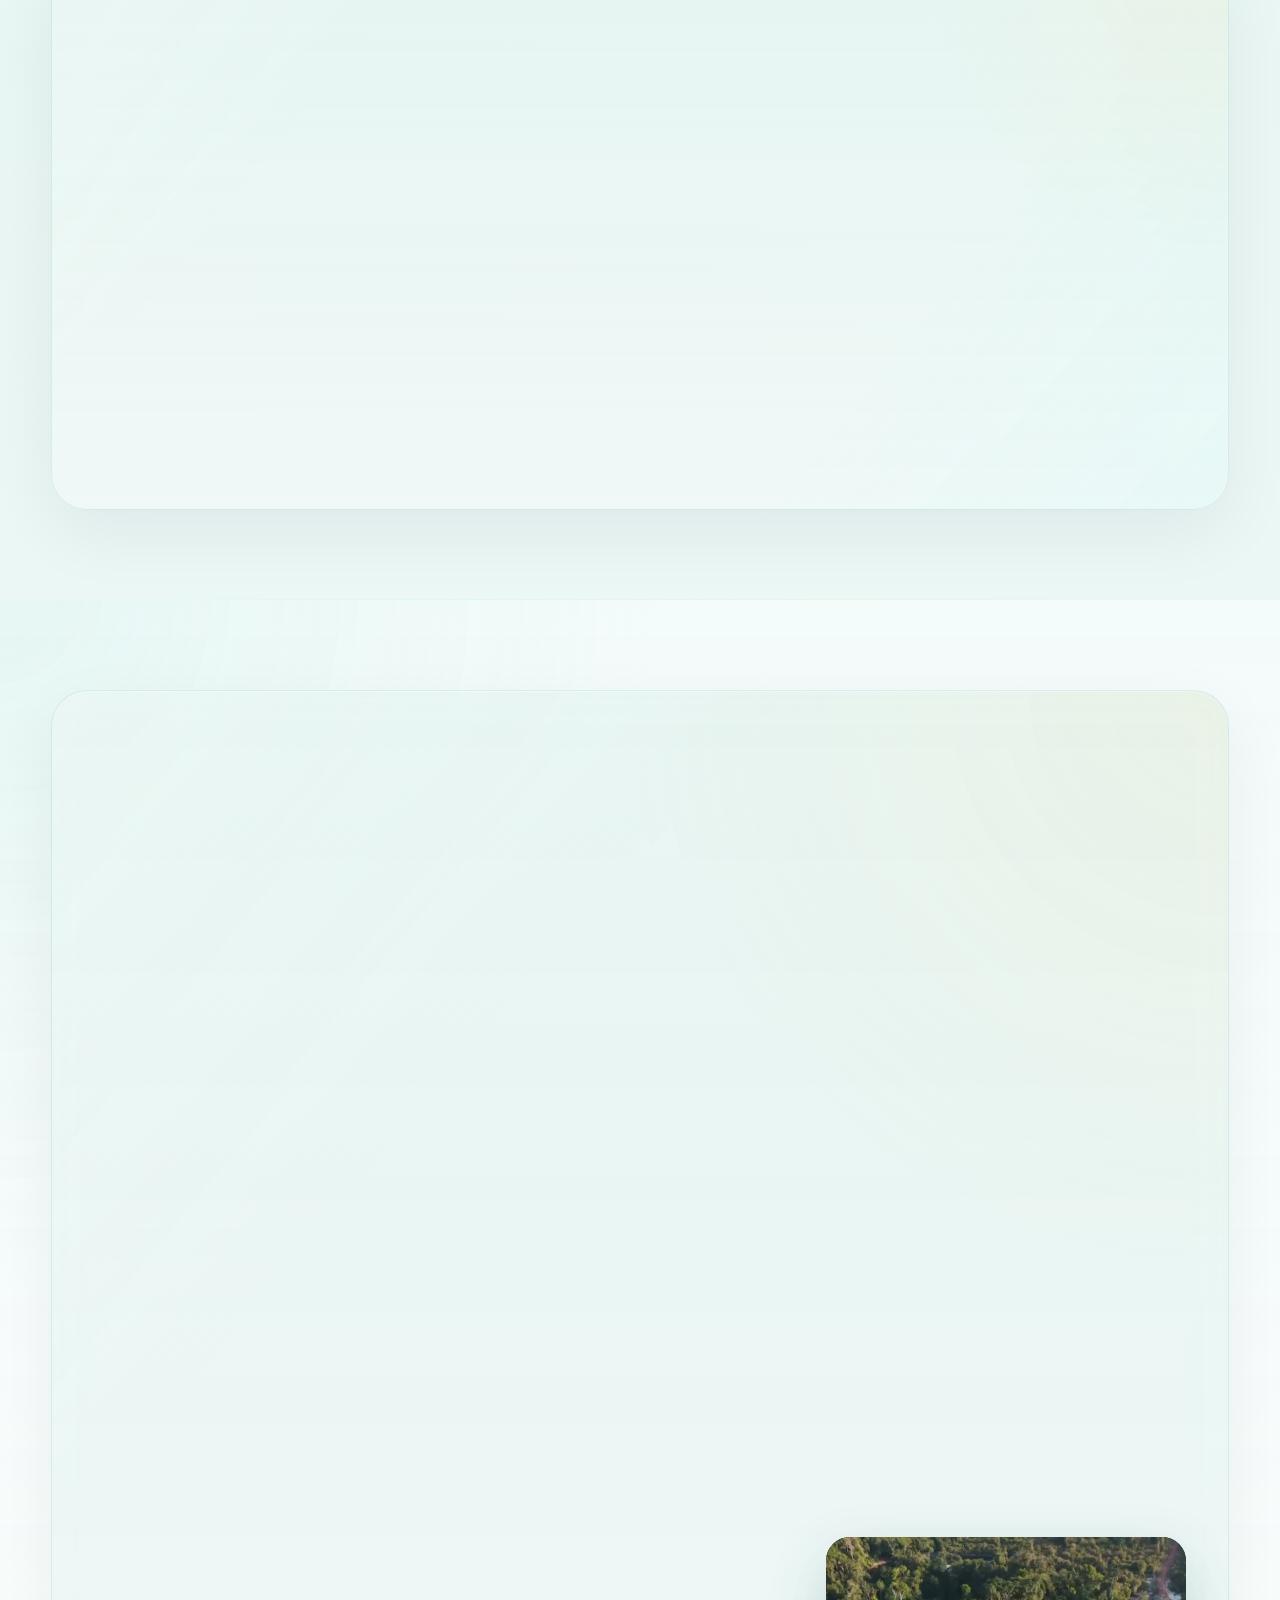
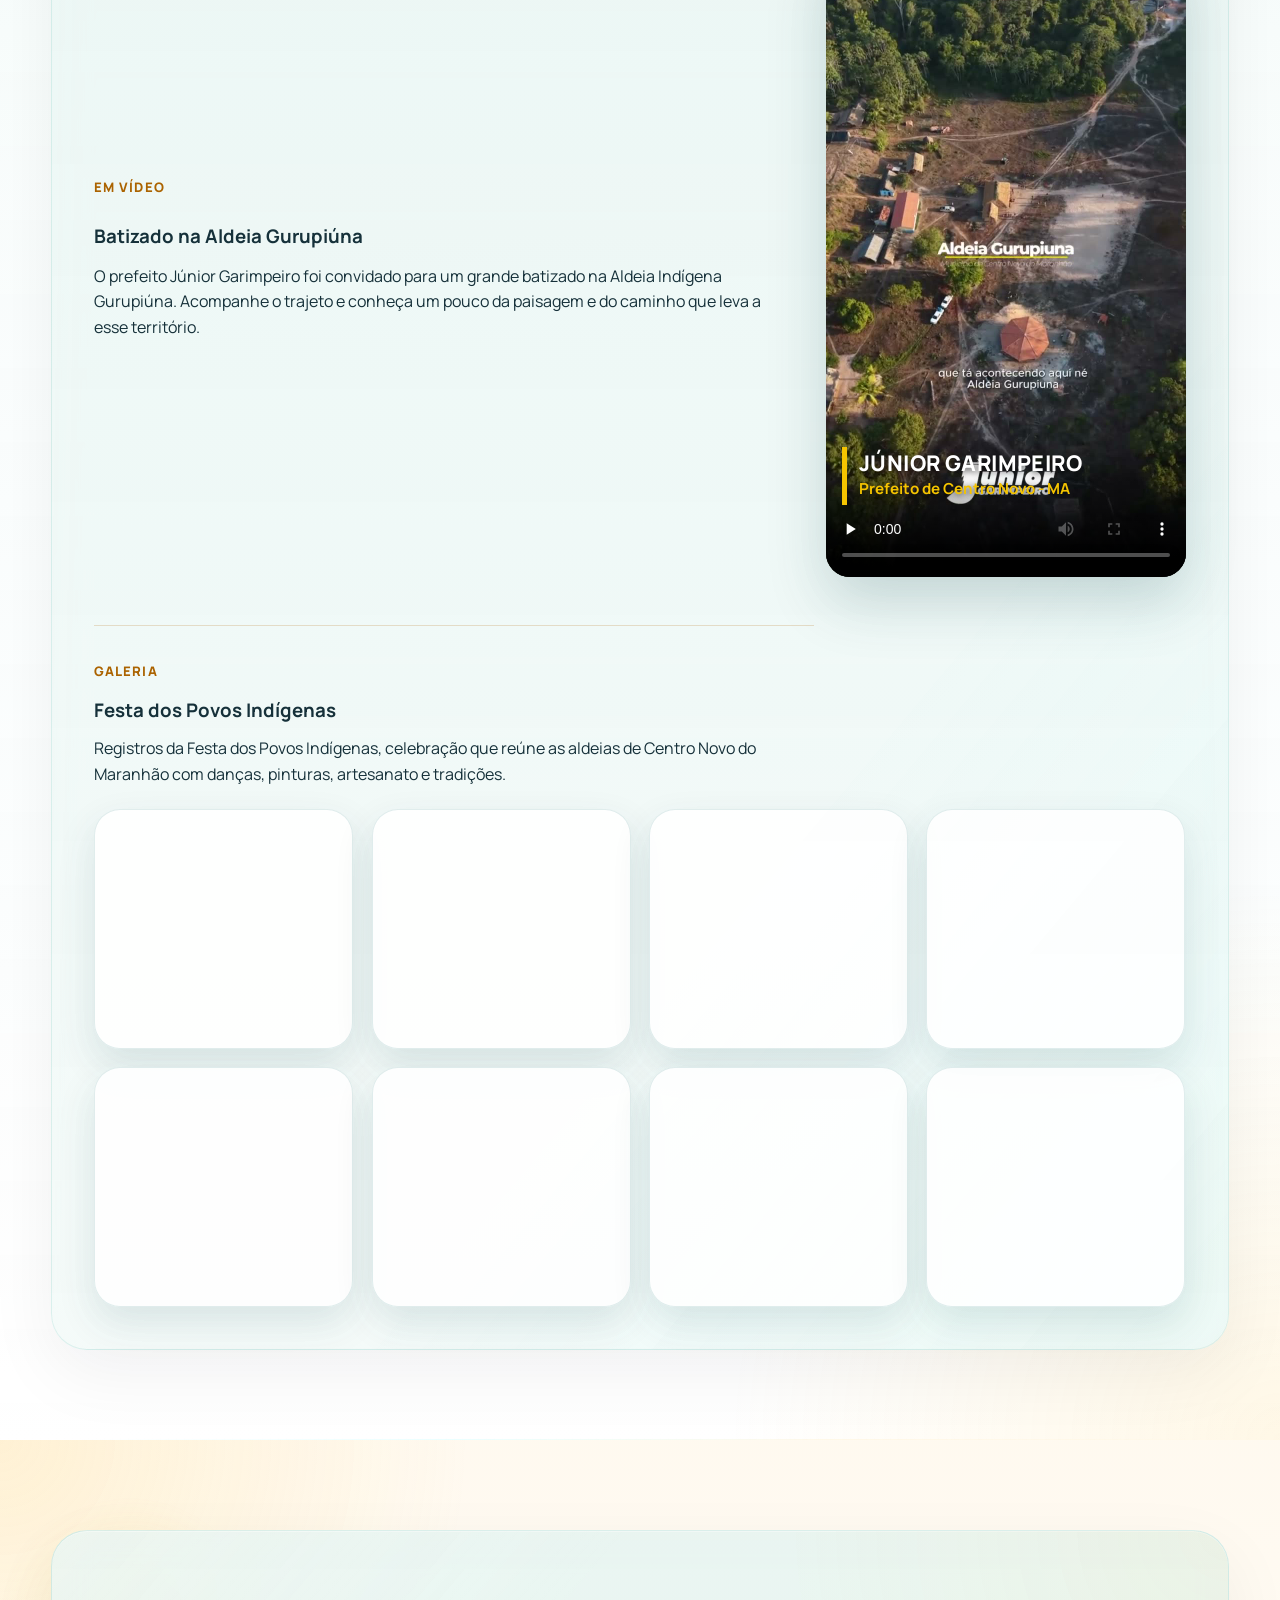
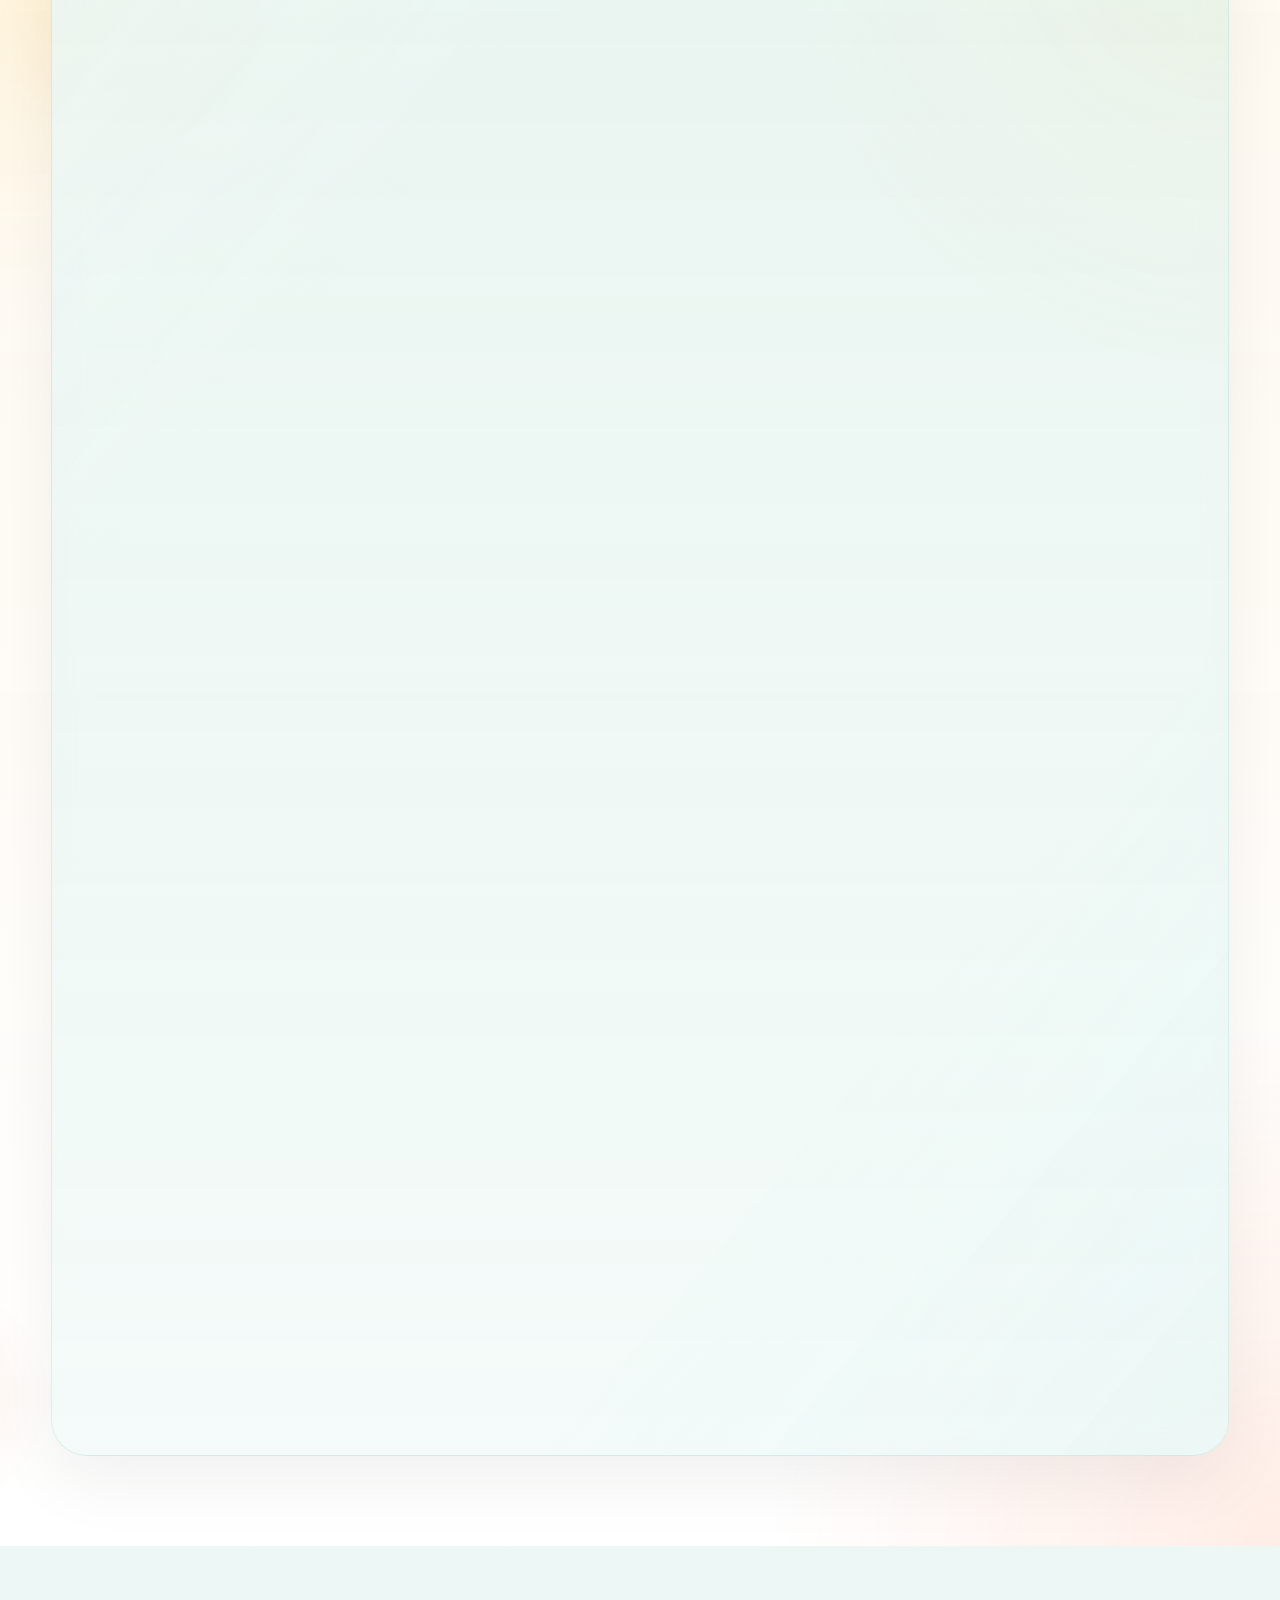
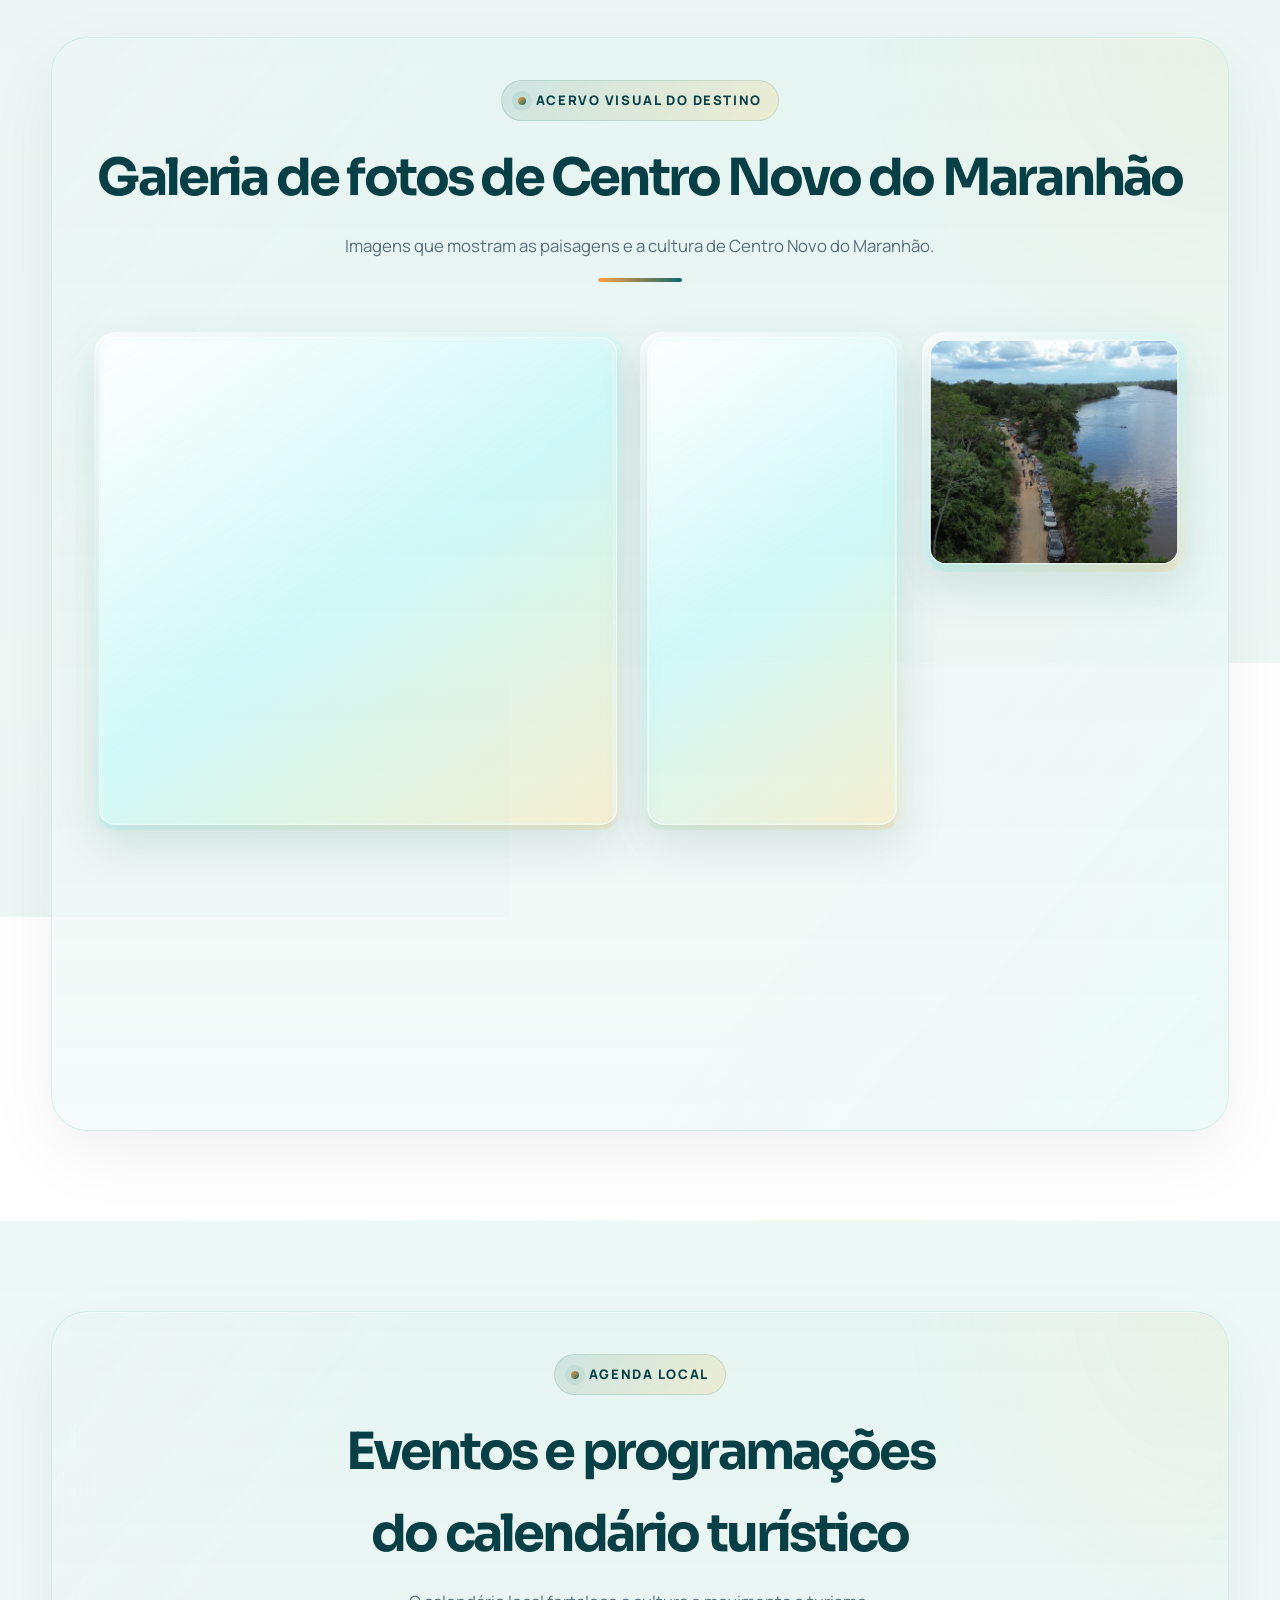
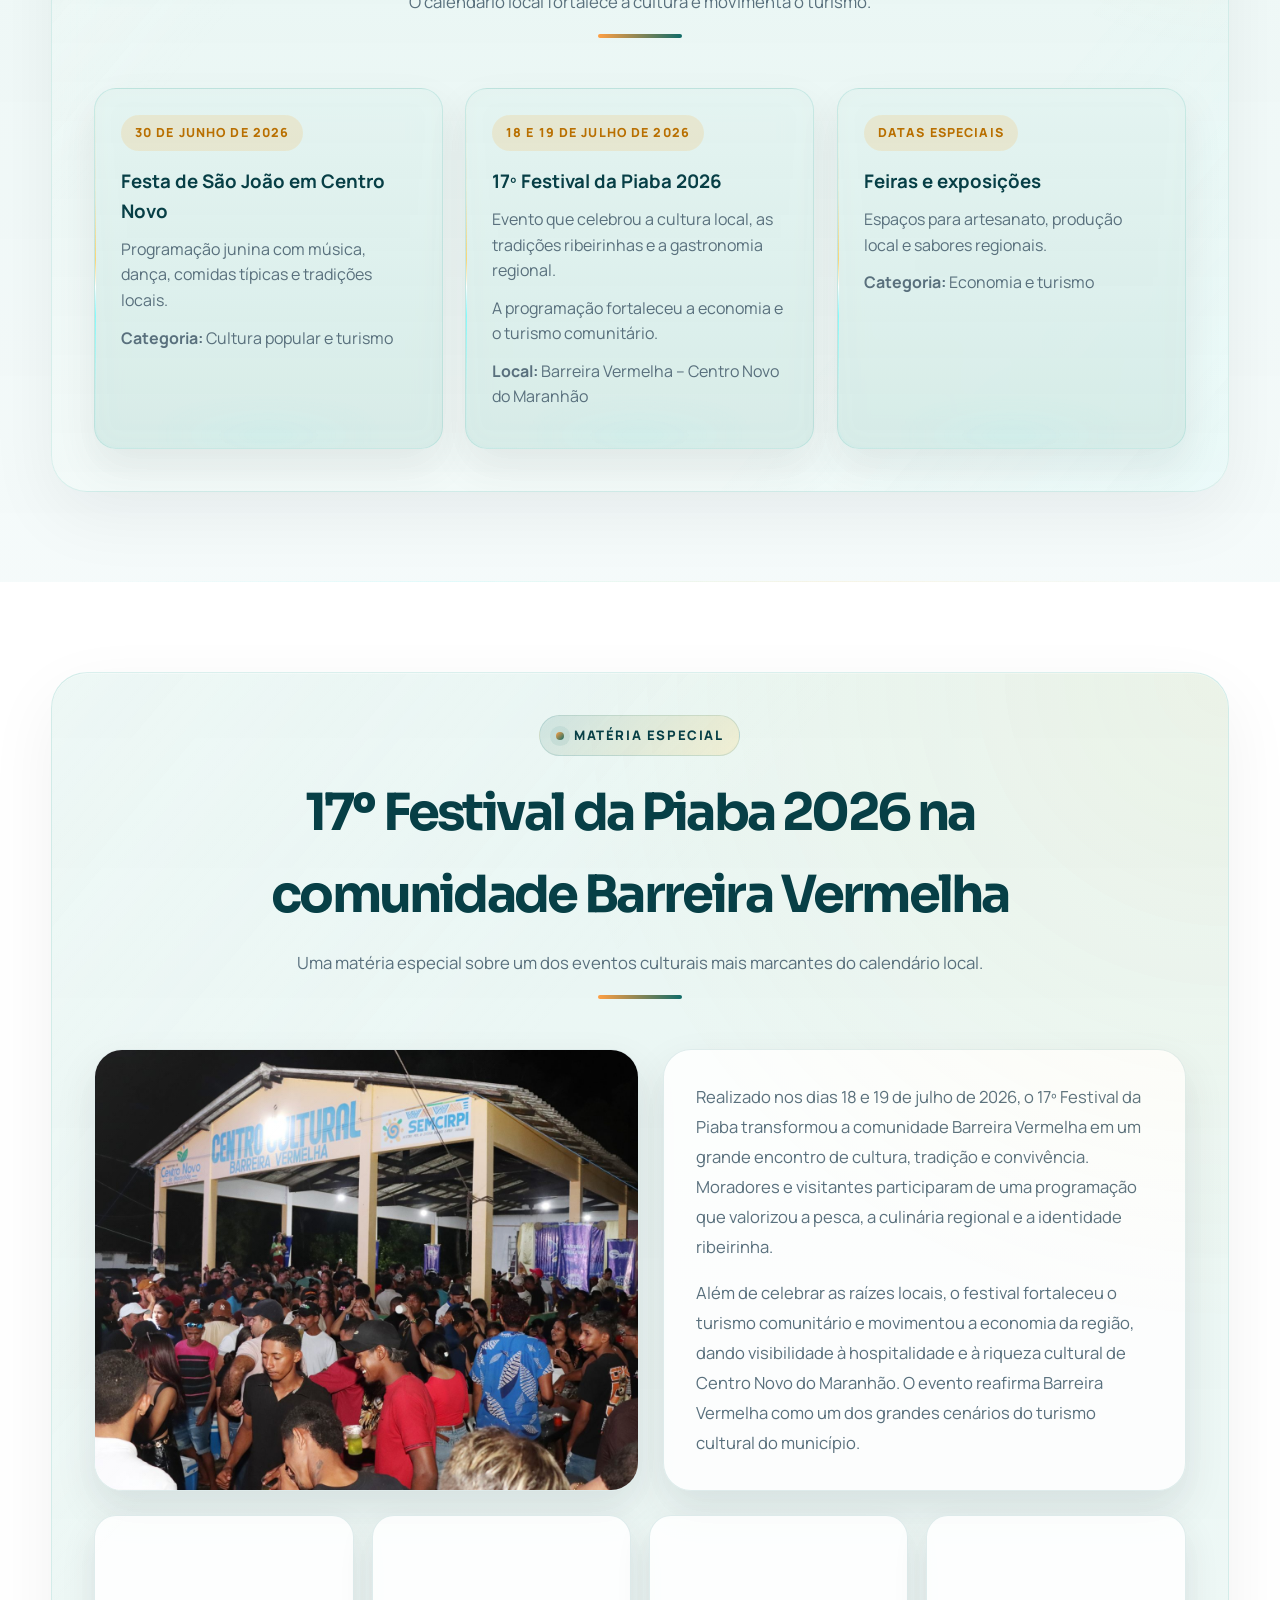
==== commit 98fbfd97: "Separa galeria da Festa dos Povos Indigenas do video do batizado Co-Authored-By: Claude Opus 5.5 <no" ====
--- a/index.html
+++ b/index.html
@@ -908,14 +908,14 @@
 
         <div class="aldeia-feature">
           <img src="./assets/aldeia idigina/aldeia/WhatsApp Image 2026-04-18 at 23.01.25.jpeg"
-            alt="Registro da Aldeia Ind&iacute;gena Gurupi&uacute;na em Centro Novo do Maranh&atilde;o">
+            alt="Festa dos Povos Ind&iacute;genas em Centro Novo do Maranh&atilde;o">
         </div>
       </div>
 
       <div class="aldeia-video">
         <div class="aldeia-video-copy">
           <span class="aldeia-kicker">Em v&iacute;deo</span>
-          <h3>Prefeito J&uacute;nior Garimpeiro na aldeia</h3>
+          <h3>Batizado na Aldeia Gurupi&uacute;na</h3>
           <p>O prefeito J&uacute;nior Garimpeiro foi convidado para um grande batizado na Aldeia Ind&iacute;gena Gurupi&uacute;na. Acompanhe o trajeto e conhe&ccedil;a um pouco da paisagem e do caminho que leva a esse territ&oacute;rio.</p>
         </div>
         <div class="aldeia-video-player">
@@ -932,23 +932,29 @@
         </div>
       </div>
 
+      <div class="aldeia-gallery-header">
+        <span class="aldeia-kicker">Galeria</span>
+        <h3>Festa dos Povos Ind&iacute;genas</h3>
+        <p>Registros da Festa dos Povos Ind&iacute;genas, celebra&ccedil;&atilde;o que re&uacute;ne as aldeias de Centro Novo do Maranh&atilde;o com dan&ccedil;as, pinturas, artesanato e tradi&ccedil;&otilde;es.</p>
+      </div>
+
       <div class="aldeia-gallery">
         <img src="./assets/aldeia idigina/aldeia/WhatsApp Image 2026-04-18 at 23.01.25 (1).jpeg"
-          alt="Cena da Aldeia Ind&iacute;gena Gurupi&uacute;na em Centro Novo do Maranh&atilde;o">
+          alt="Festa dos Povos Ind&iacute;genas em Centro Novo do Maranh&atilde;o" loading="lazy">
         <img src="./assets/aldeia idigina/aldeia/WhatsApp Image 2026-04-18 at 23.01.24.jpeg"
-          alt="Viv&ecirc;ncia na Aldeia Ind&iacute;gena Gurupi&uacute;na em Centro Novo do Maranh&atilde;o">
+          alt="Participantes da Festa dos Povos Ind&iacute;genas" loading="lazy">
         <img src="./assets/aldeia idigina/aldeia/WhatsApp Image 2026-04-18 at 23.01.24 (4).jpeg"
-          alt="Imagem cultural da Aldeia Ind&iacute;gena Gurupi&uacute;na">
+          alt="Momento cultural na Festa dos Povos Ind&iacute;genas" loading="lazy">
         <img src="./assets/aldeia idigina/aldeia/WhatsApp Image 2026-04-18 at 23.01.23.jpeg"
-          alt="Registro fotogr&aacute;fico da Aldeia Ind&iacute;gena Gurupi&uacute;na">
+          alt="Registro da Festa dos Povos Ind&iacute;genas" loading="lazy">
         <img src="./assets/aldeia idigina/aldeia/WhatsApp Image 2026-04-18 at 23.01.22.jpeg"
-          alt="Detalhe visual da Aldeia Ind&iacute;gena Gurupi&uacute;na">
+          alt="Detalhe da Festa dos Povos Ind&iacute;genas" loading="lazy">
         <img src="./assets/aldeia idigina/aldeia/WhatsApp Image 2026-04-18 at 23.01.21.jpeg"
-          alt="Paisagem e cotidiano da Aldeia Ind&iacute;gena Gurupi&uacute;na">
+          alt="Celebra&ccedil;&atilde;o na Festa dos Povos Ind&iacute;genas" loading="lazy">
         <img src="./assets/aldeia idigina/aldeia/WhatsApp Image 2026-04-18 at 23.01.20.jpeg"
-          alt="Foto da Aldeia Ind&iacute;gena Gurupi&uacute;na em destaque">
+          alt="Tradi&ccedil;&otilde;es apresentadas na Festa dos Povos Ind&iacute;genas" loading="lazy">
         <img src="./assets/aldeia idigina/aldeia/WhatsApp Image 2026-04-18 at 23.01.19.jpeg"
-          alt="Acervo visual da Aldeia Ind&iacute;gena Gurupi&uacute;na">
+          alt="Acervo da Festa dos Povos Ind&iacute;genas" loading="lazy">
       </div>
     </div>
   </section>
--- a/style.css
+++ b/style.css
@@ -2582,6 +2582,21 @@
   transition: transform 0.65s ease, filter 0.65s ease;
 }
 
+.aldeia-gallery-header {
+  max-width: 720px;
+  margin: 48px 0 22px;
+  padding-top: 32px;
+  border-top: 1px solid rgba(171, 99, 0, 0.2);
+}
+
+.aldeia-gallery-header h3 {
+  margin: 0 0 10px;
+}
+
+.aldeia-gallery-header p {
+  margin: 0;
+}
+
 .aldeia-gallery {
   display: grid;
   grid-template-columns: repeat(4, 1fr);
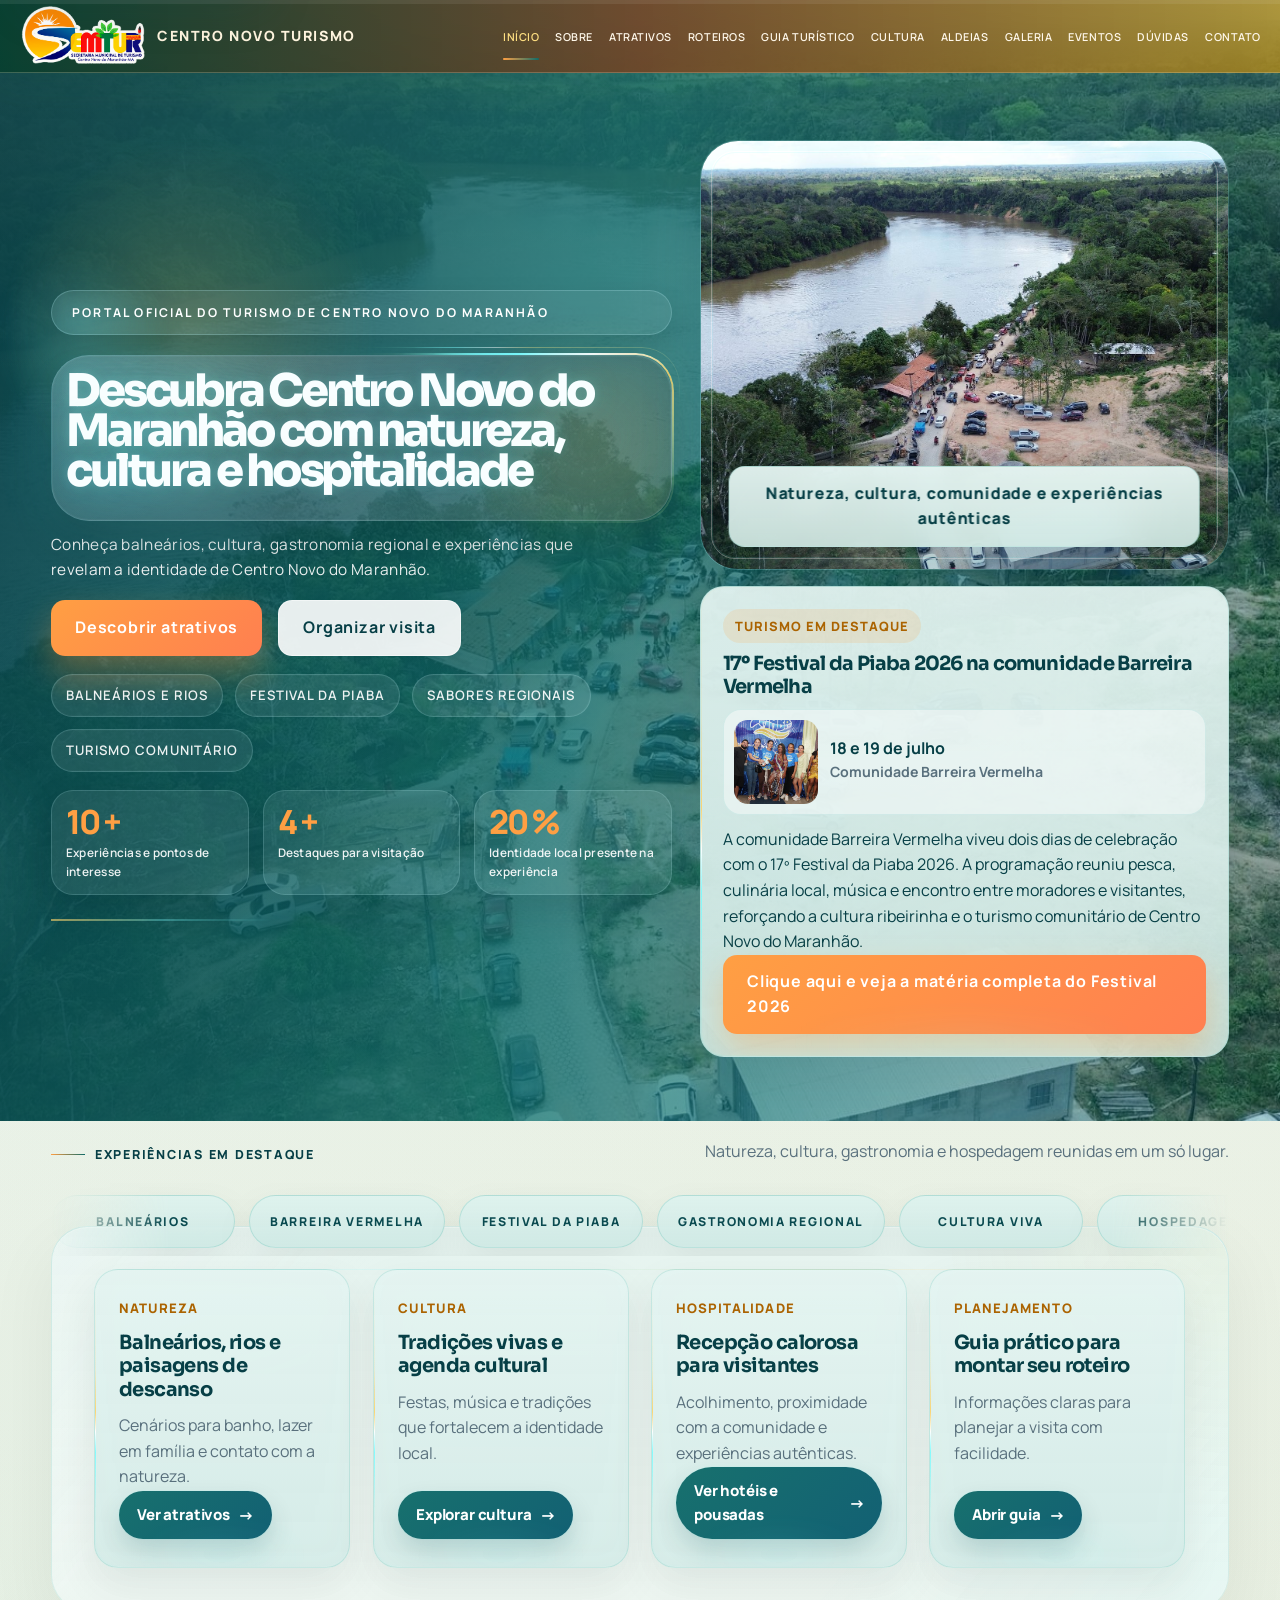
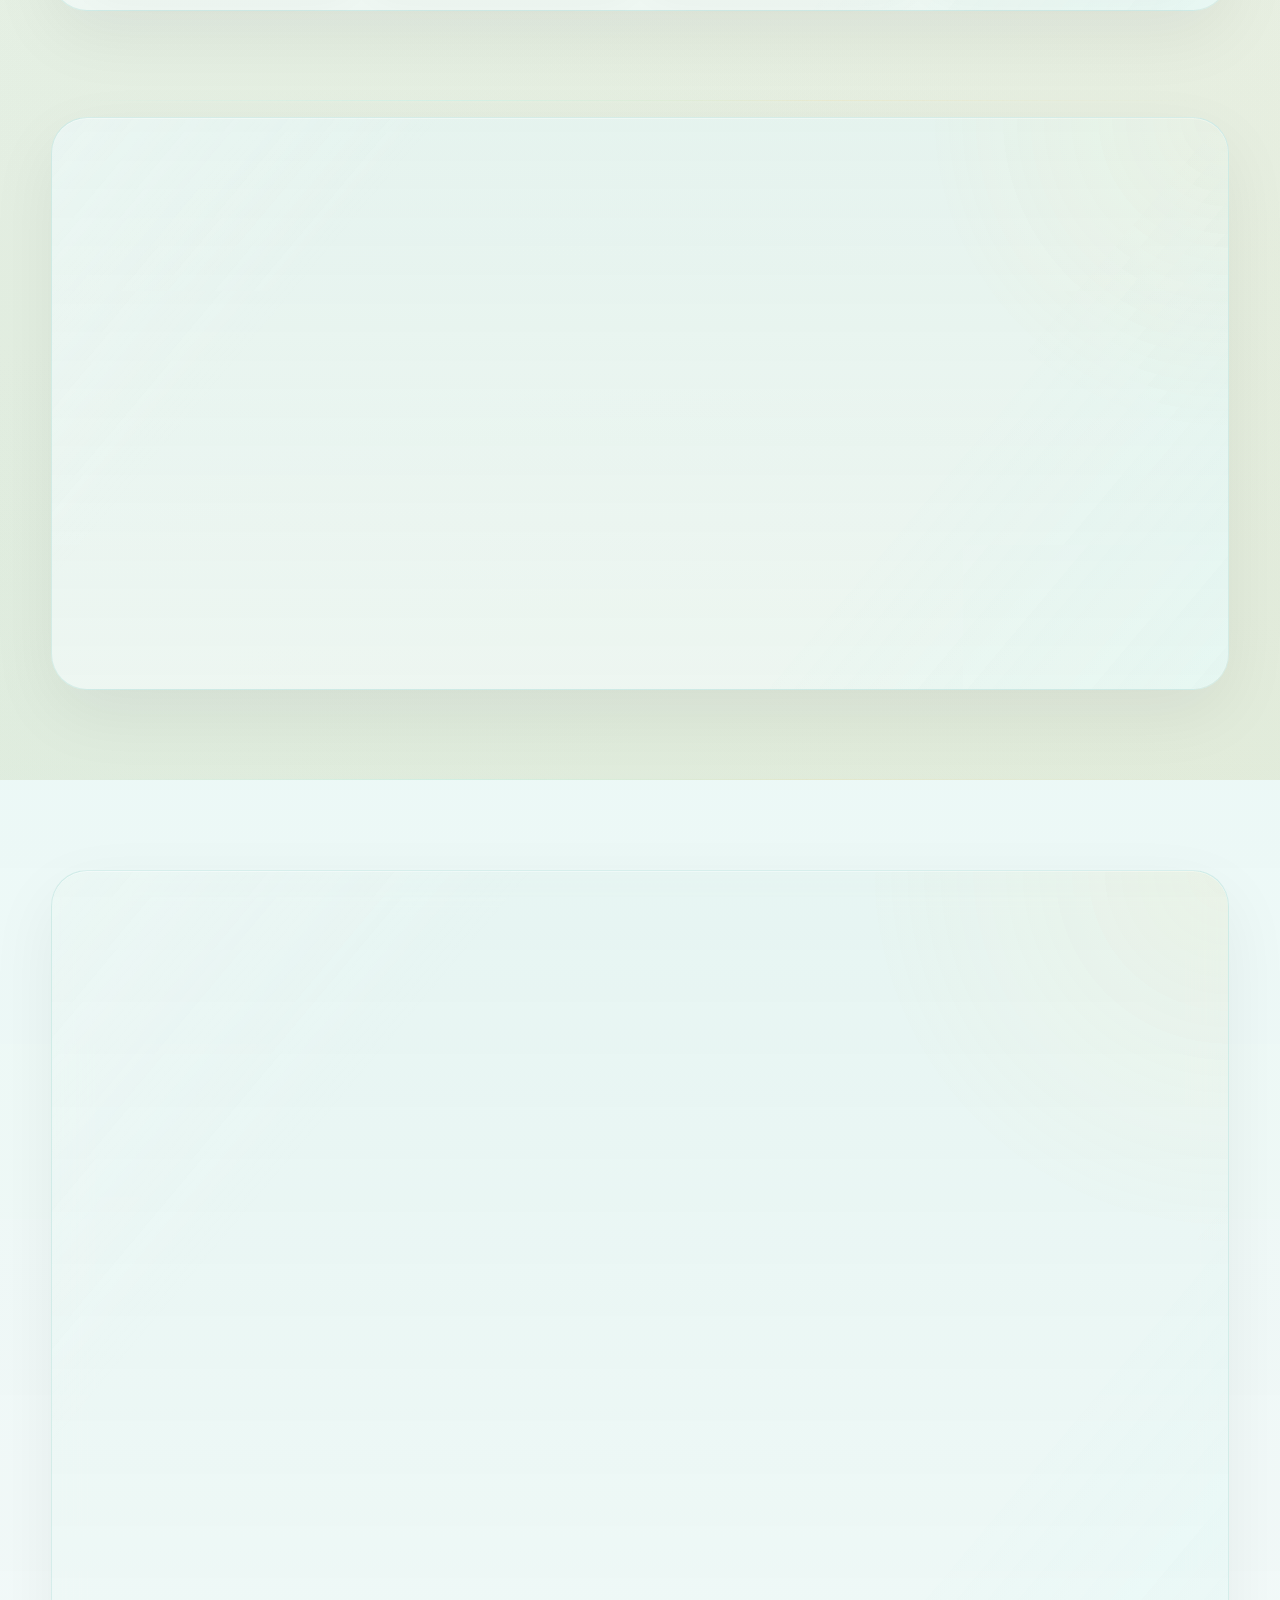
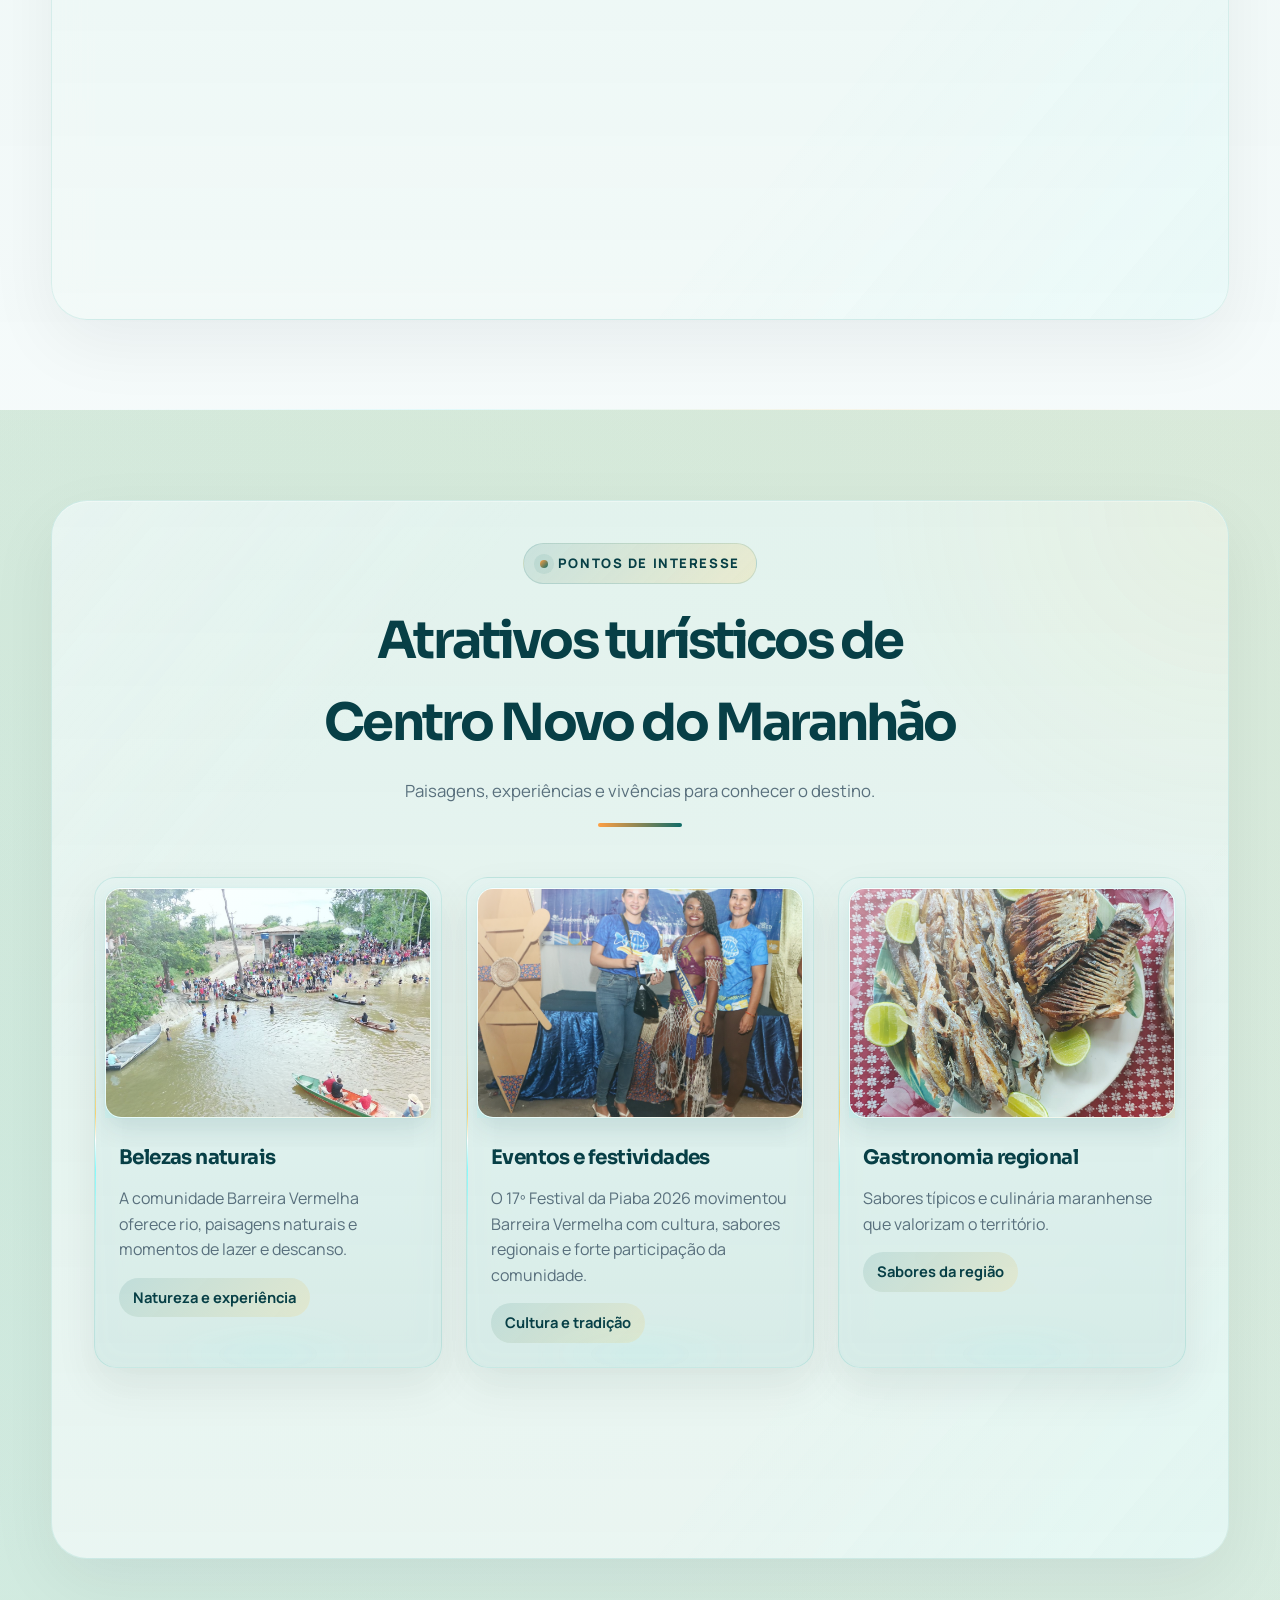
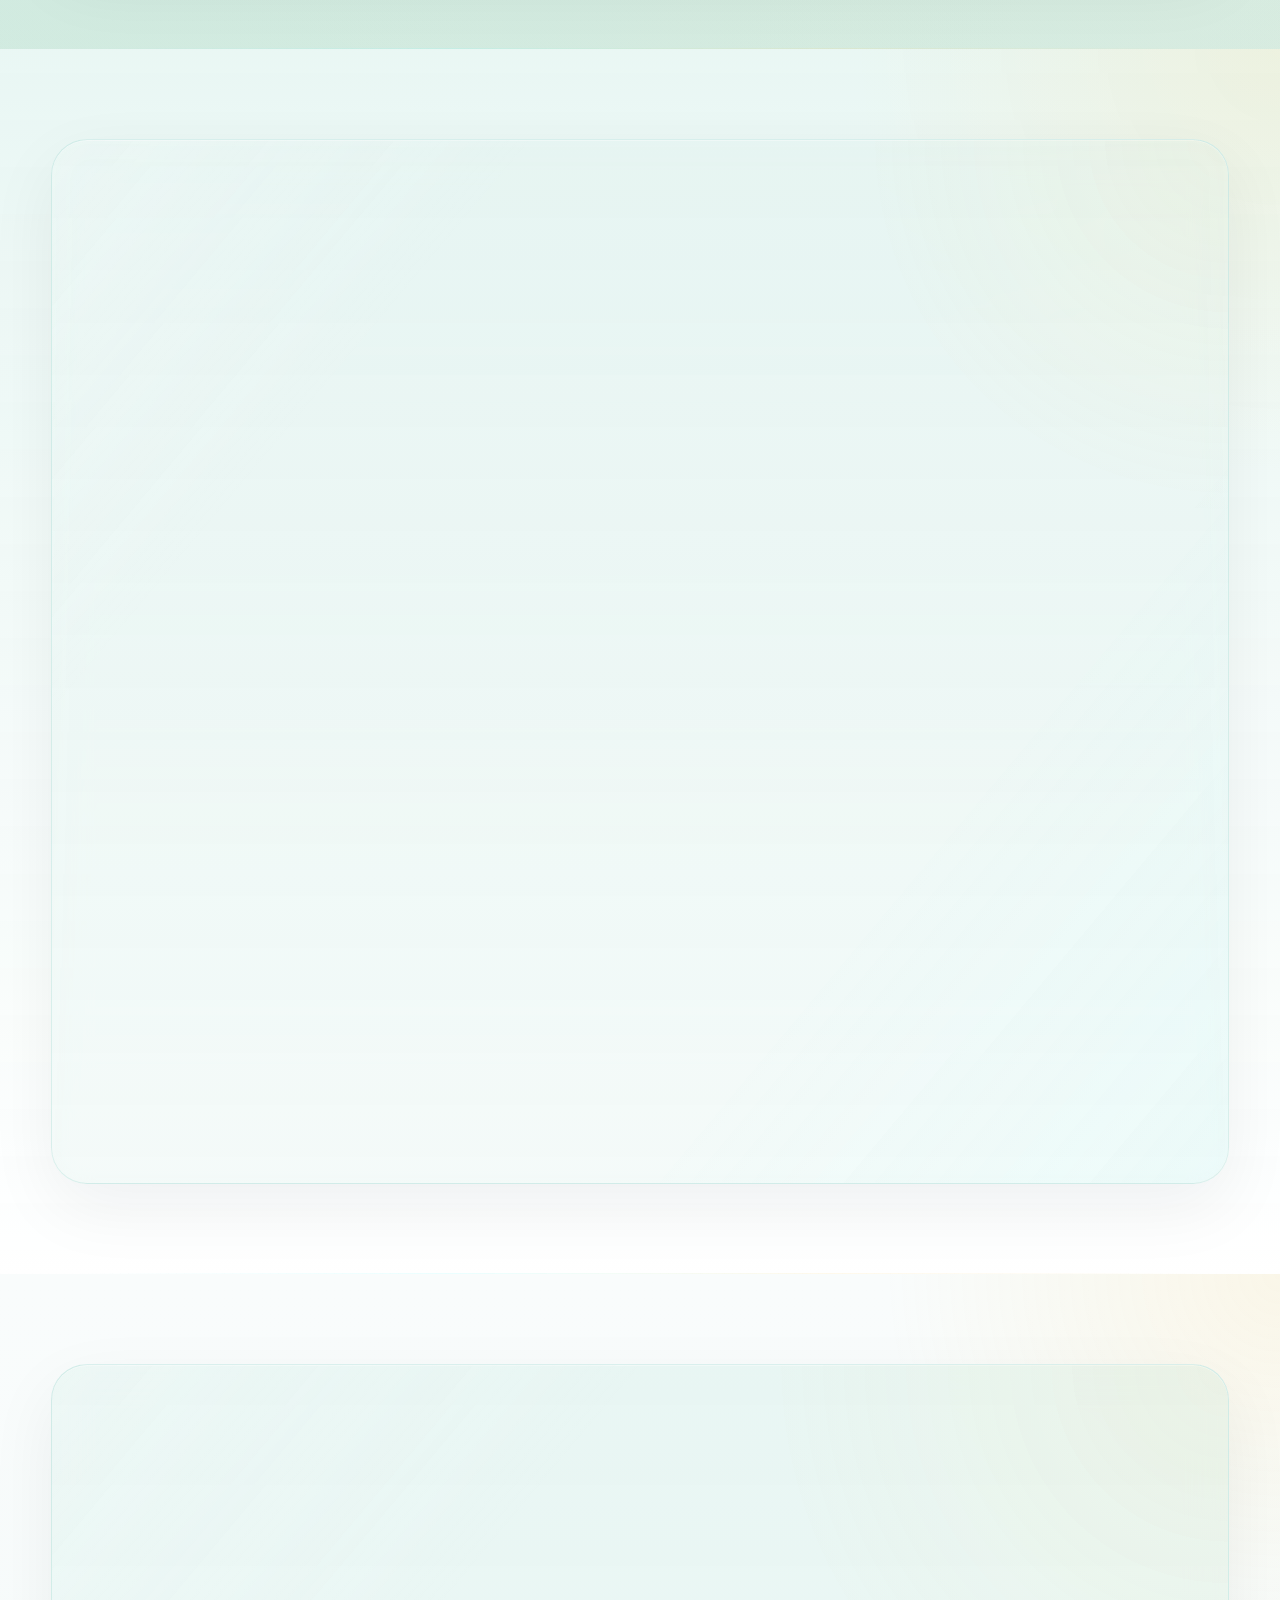
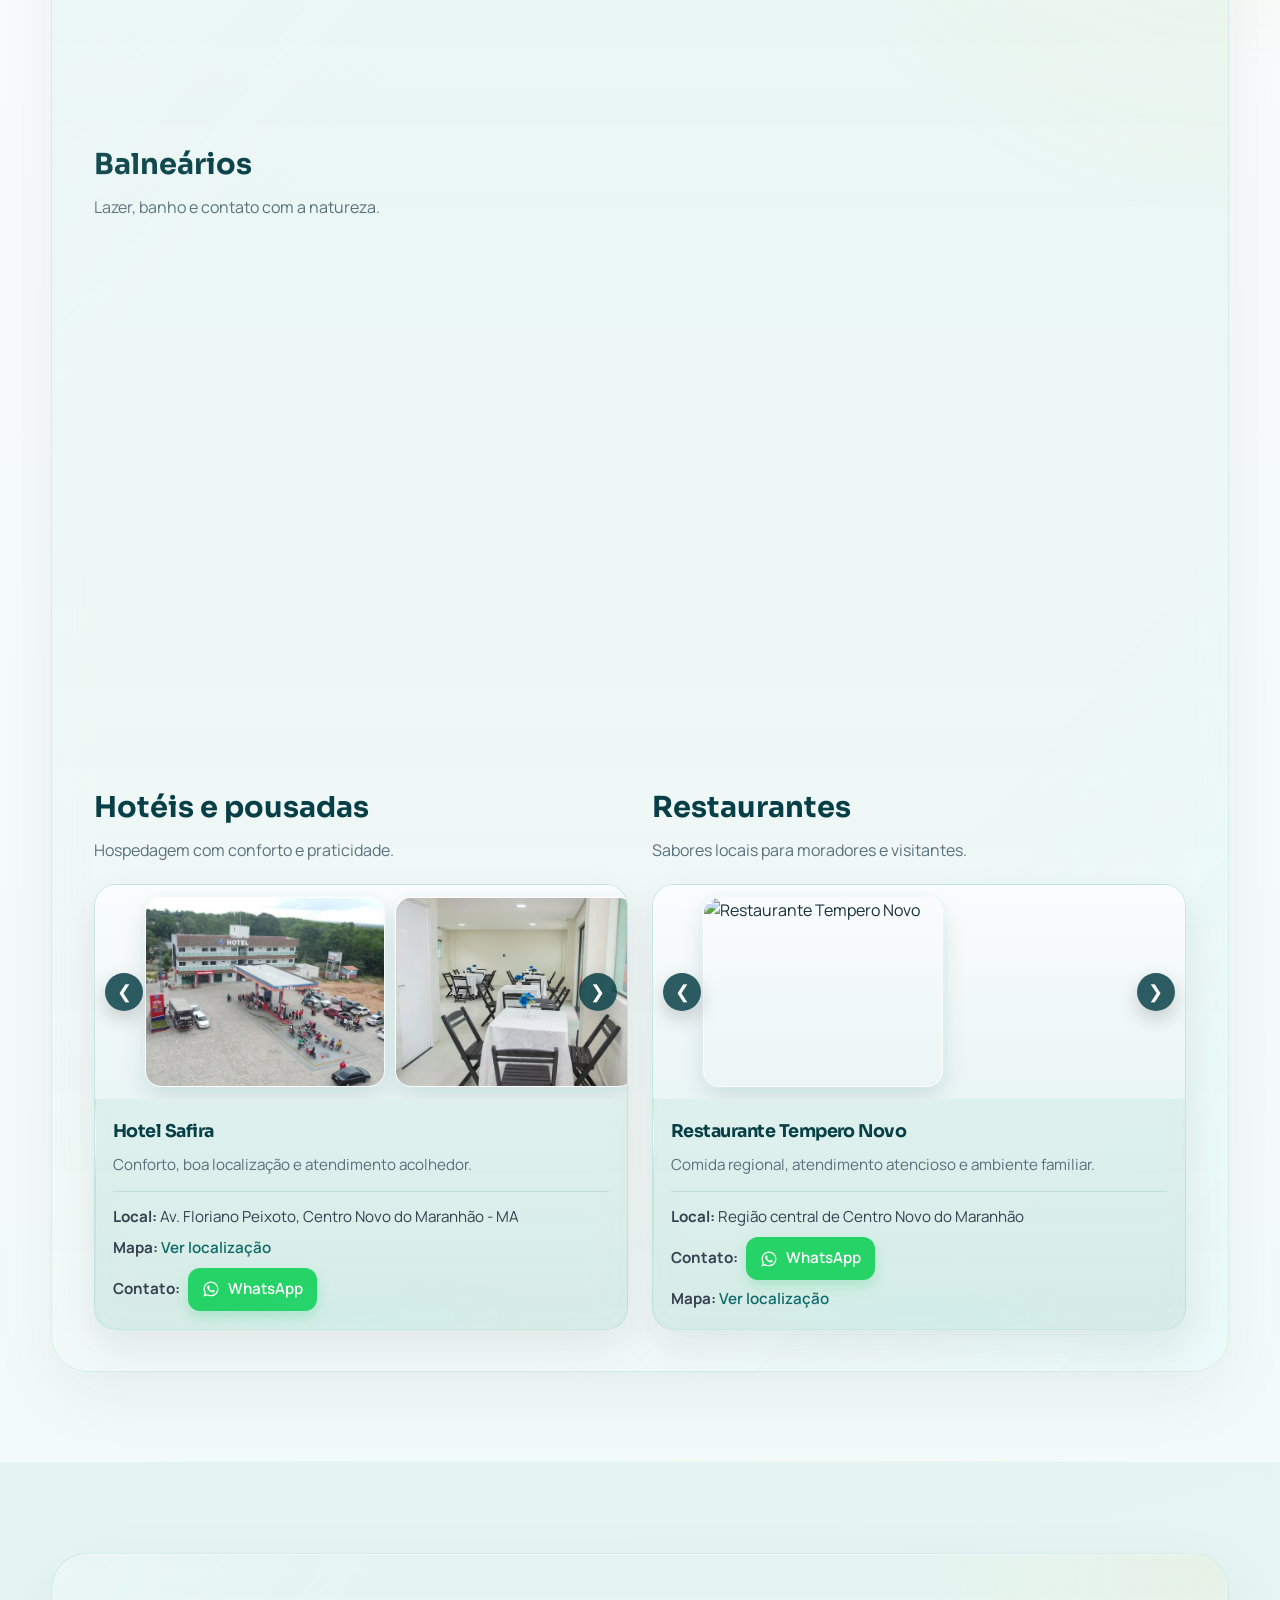
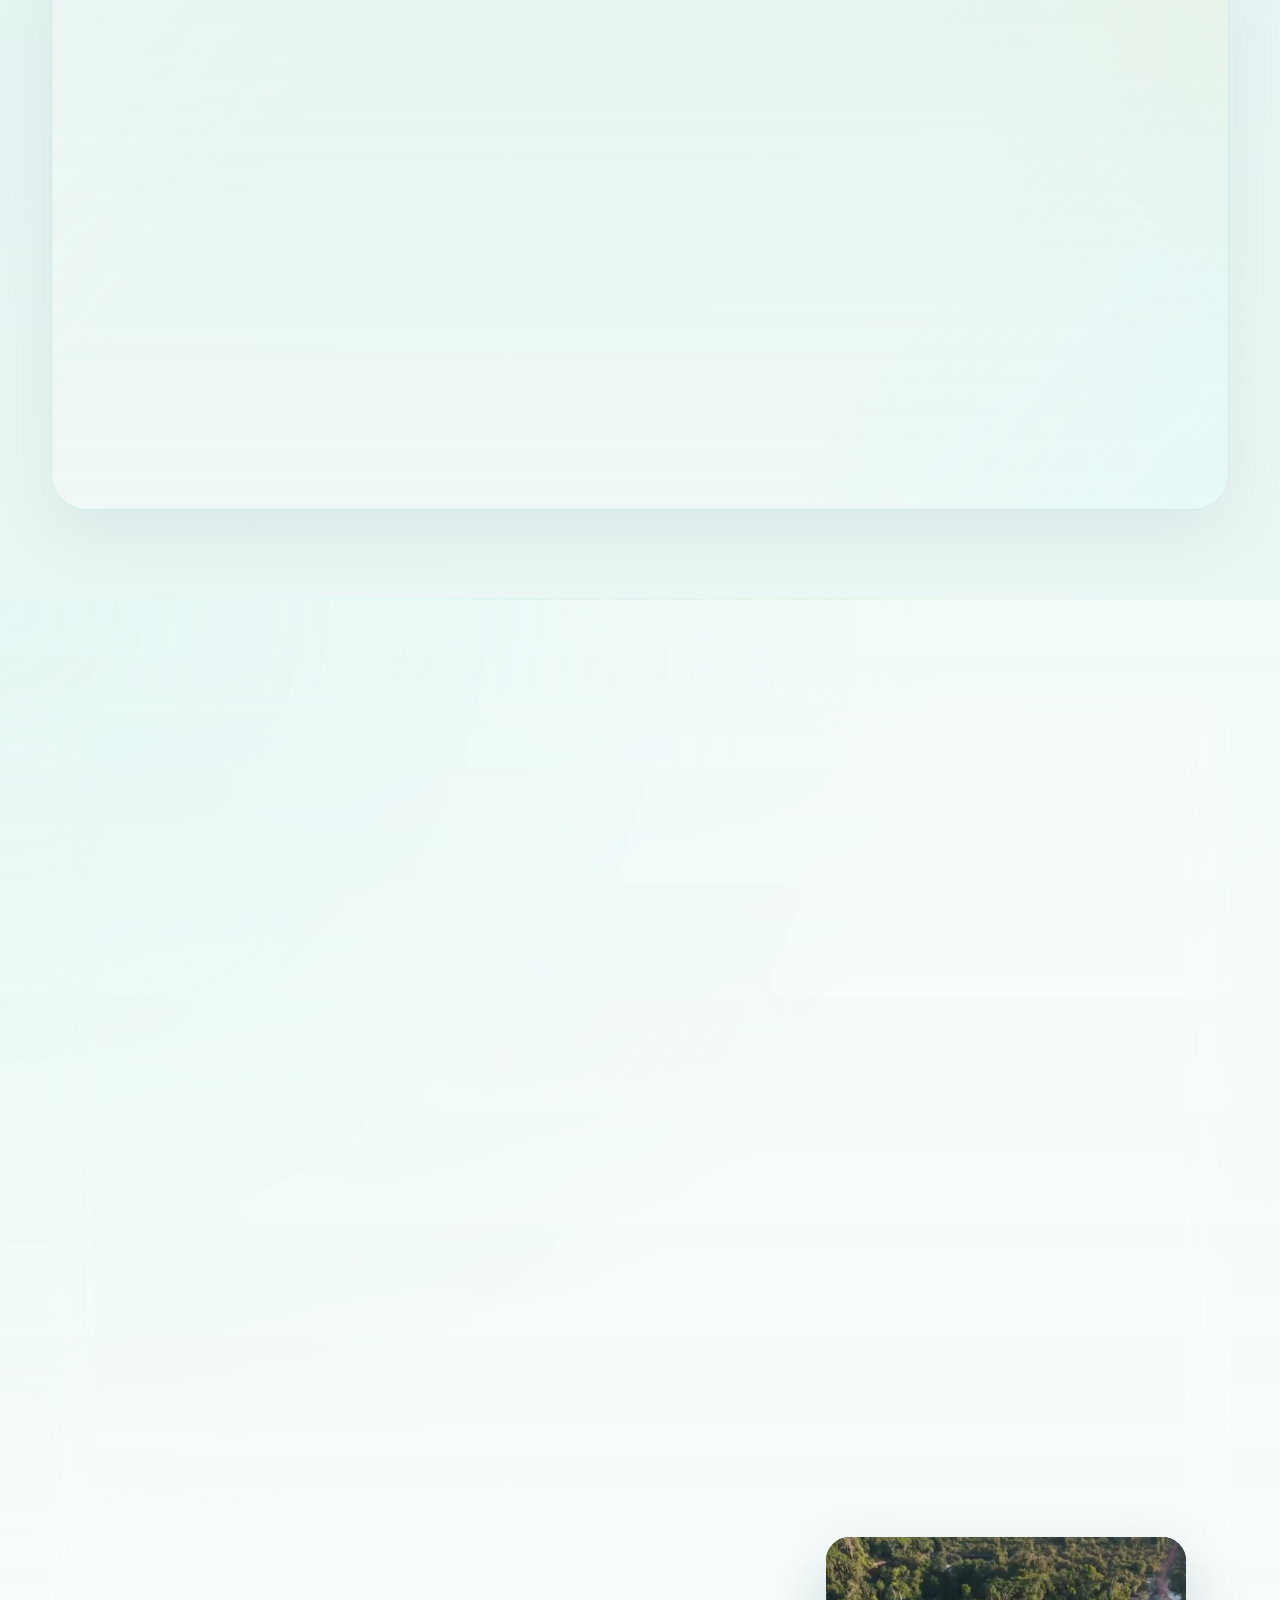
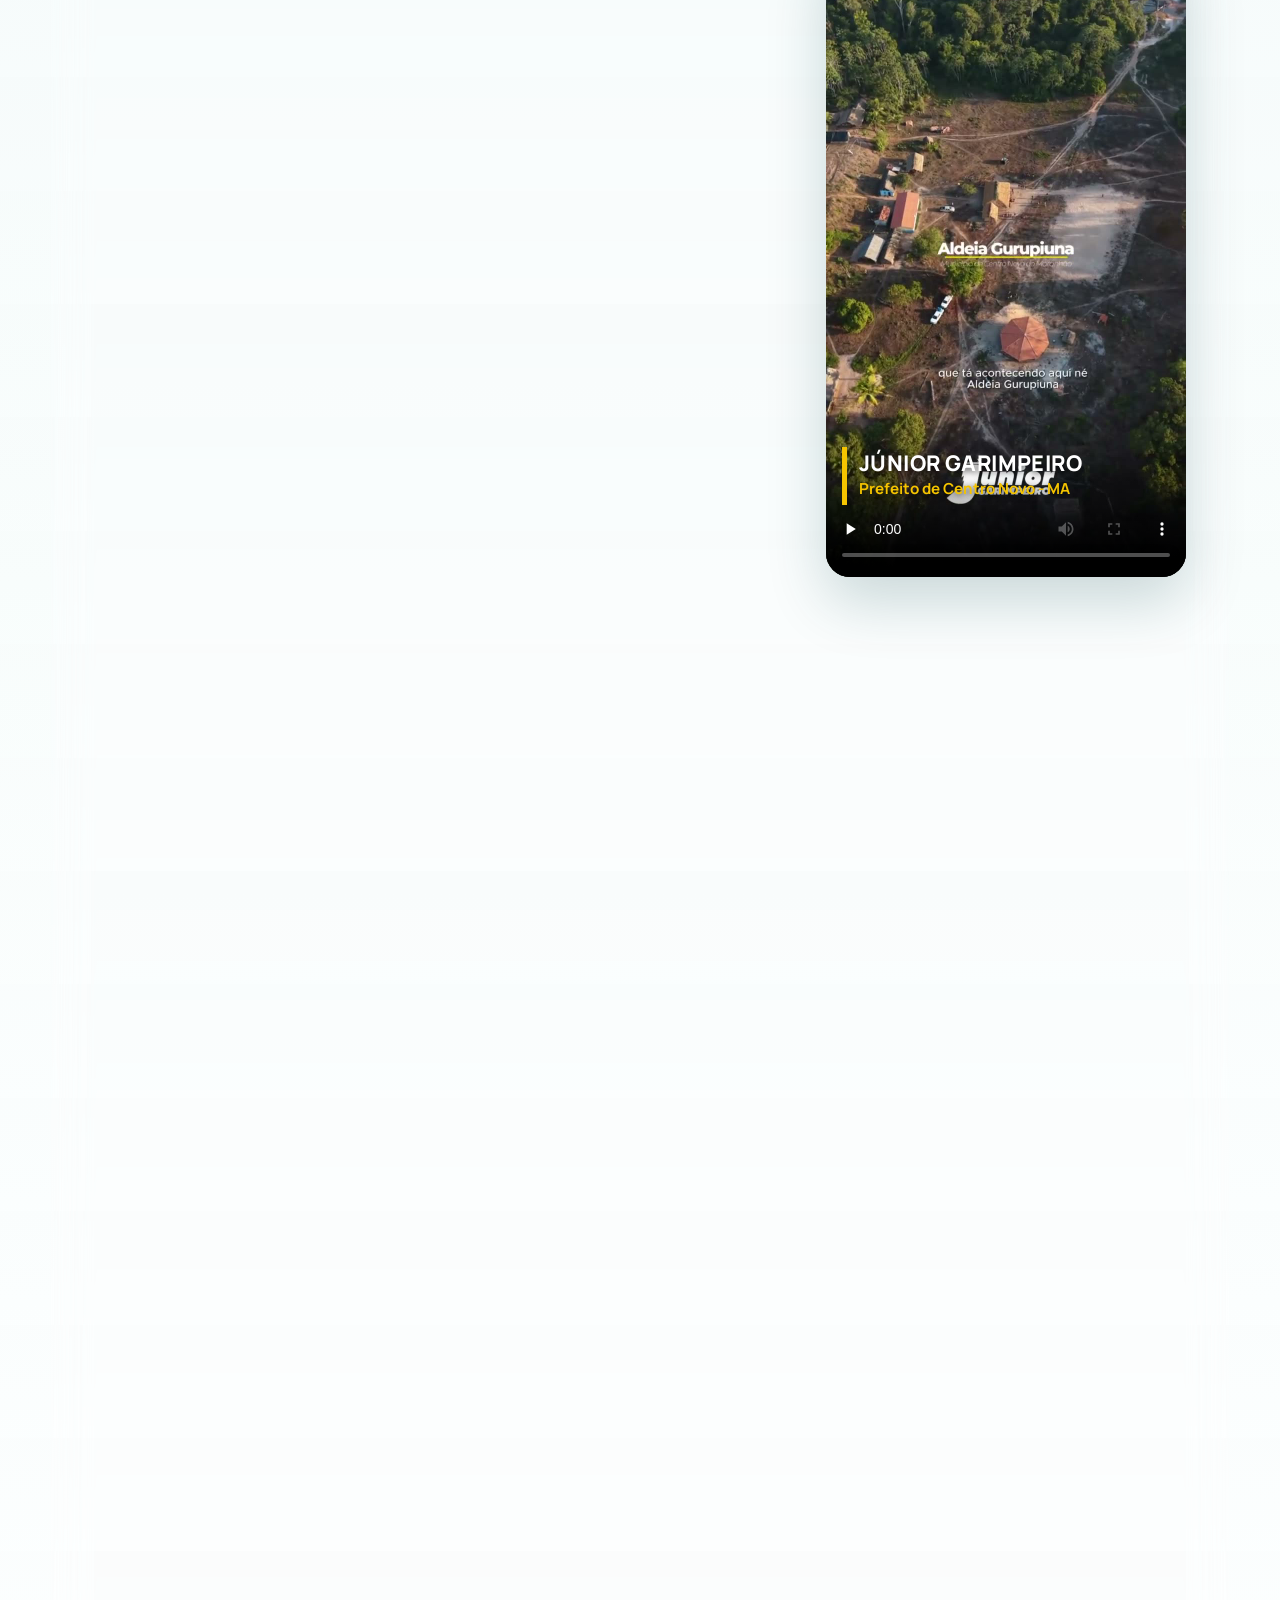
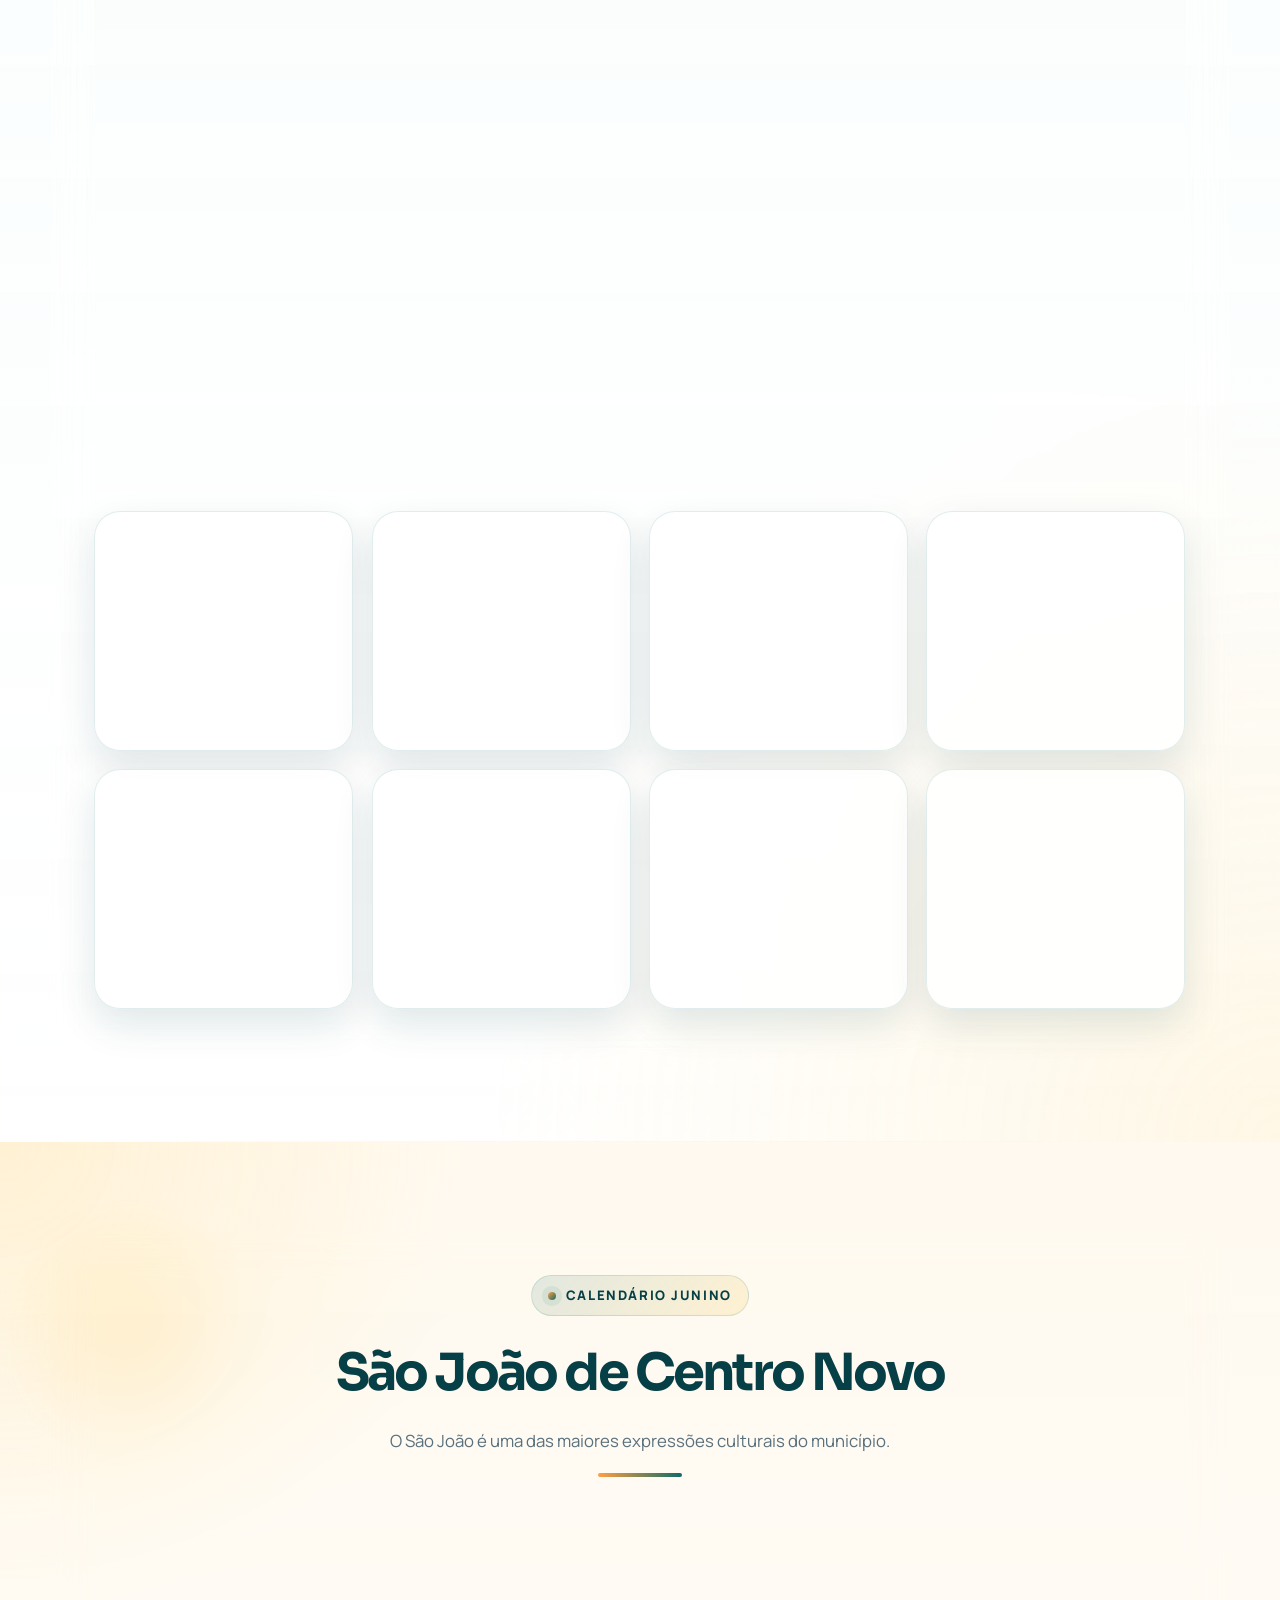
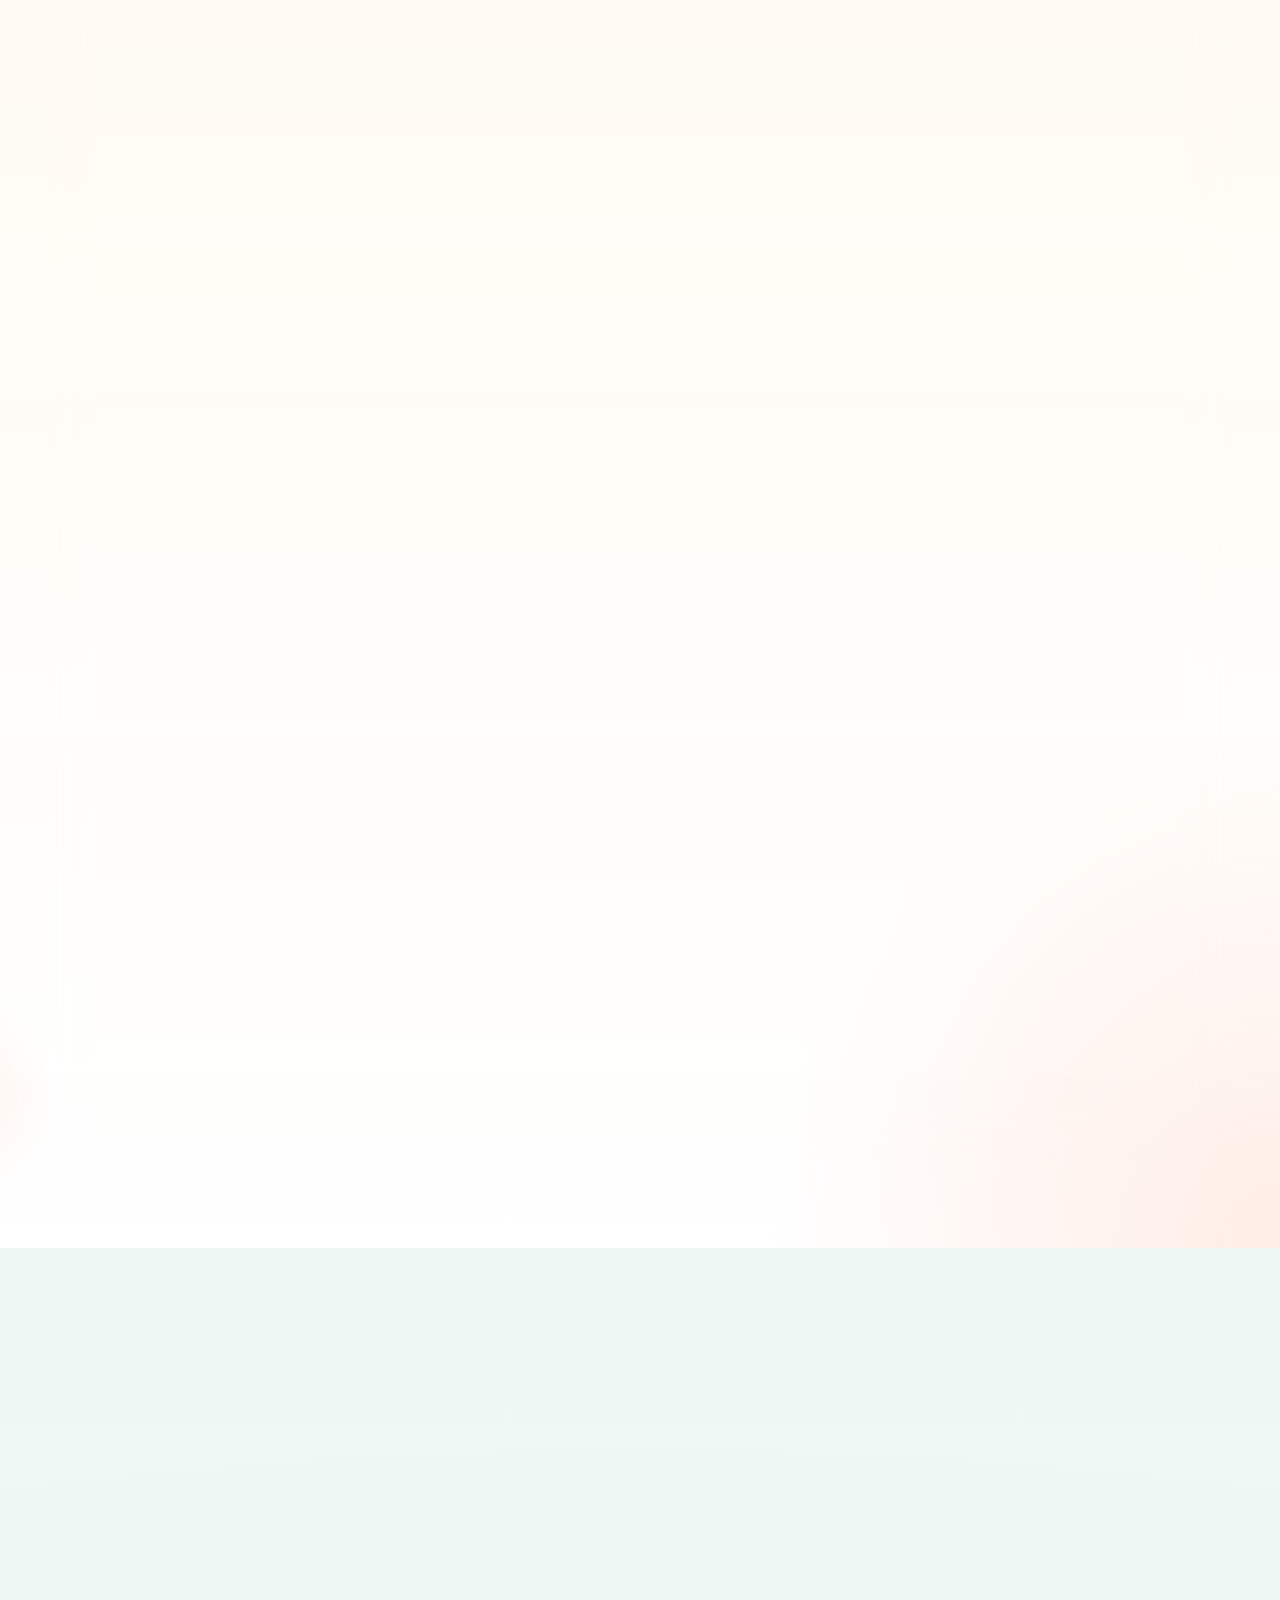
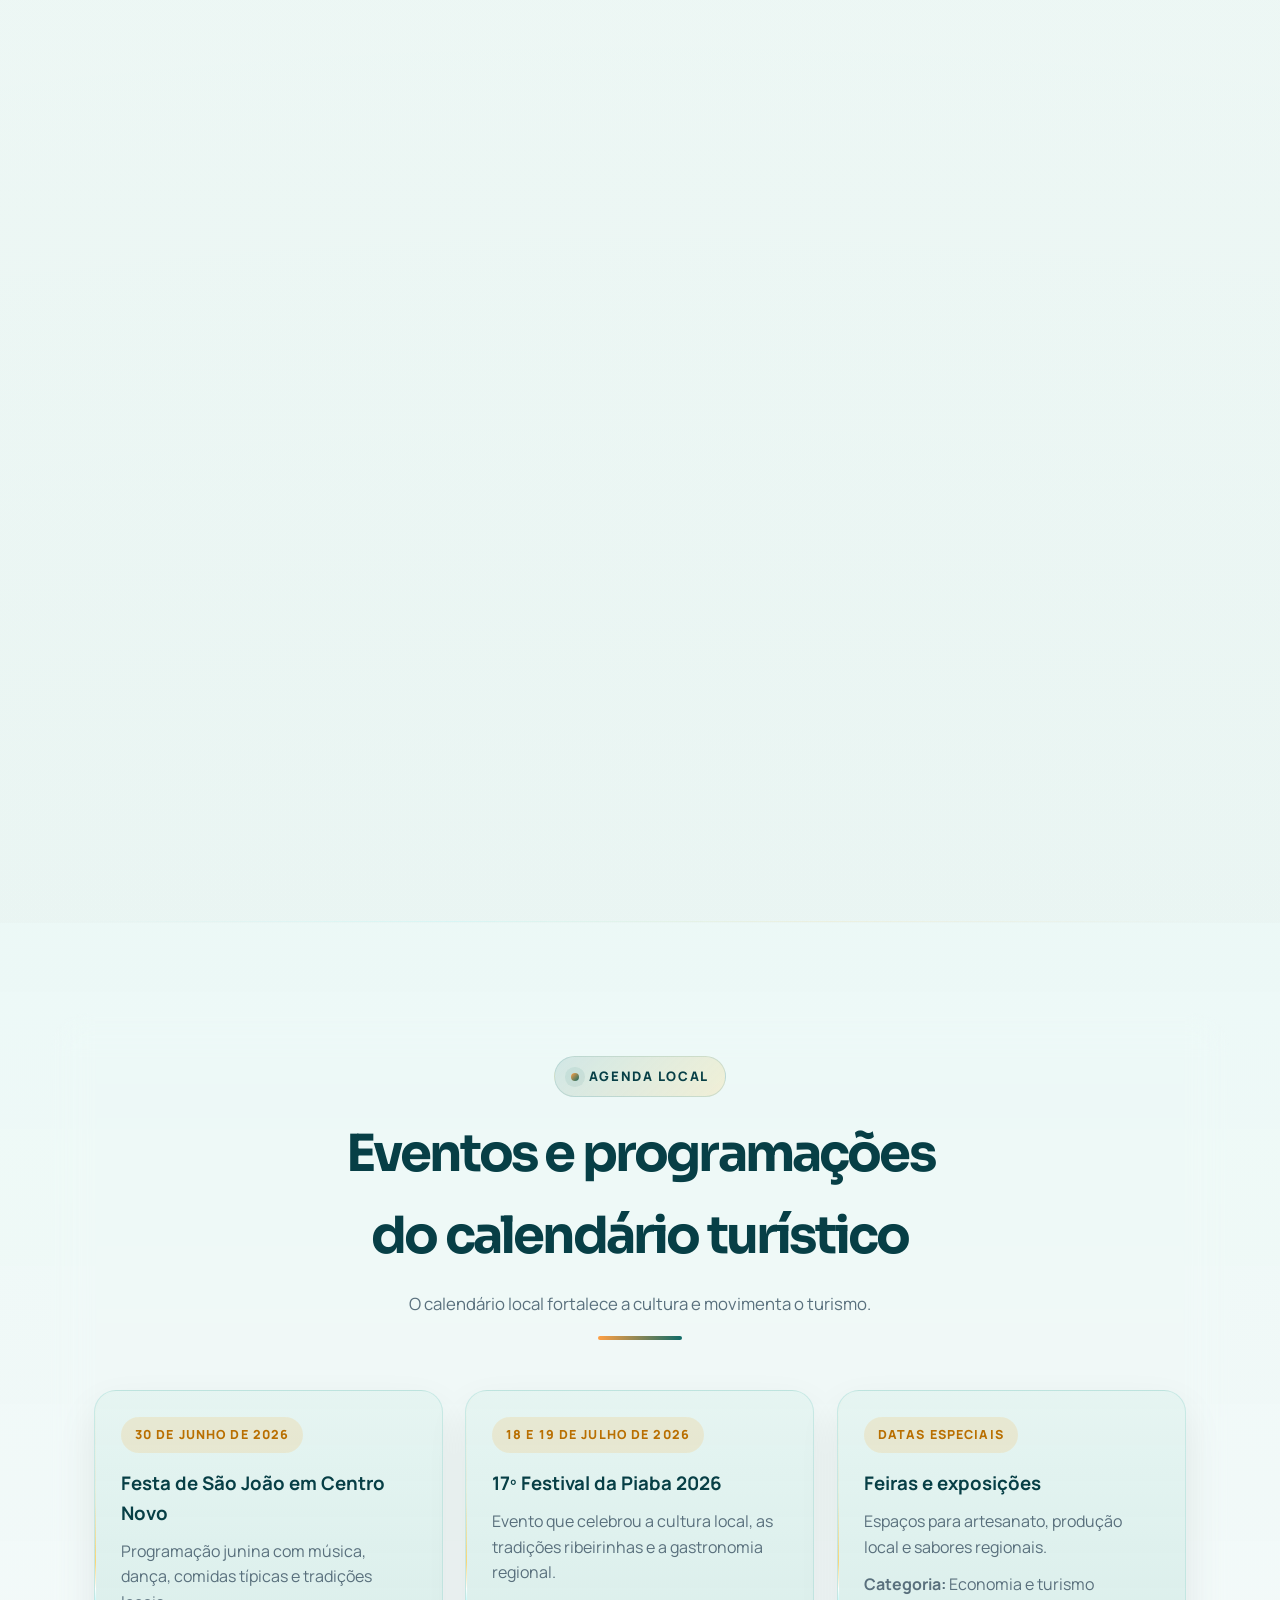
==== commit 77137448: "Adiciona materia e fotos do batizado na Aldeia Gurupiuna - Nova pagina batizado-aldeia-gurupiuna.htm" ====
--- a/index.html
+++ b/index.html
@@ -917,6 +917,9 @@
           <span class="aldeia-kicker">Em v&iacute;deo</span>
           <h3>Batizado na Aldeia Gurupi&uacute;na</h3>
           <p>O prefeito J&uacute;nior Garimpeiro foi convidado para um grande batizado na Aldeia Ind&iacute;gena Gurupi&uacute;na. Acompanhe o trajeto e conhe&ccedil;a um pouco da paisagem e do caminho que leva a esse territ&oacute;rio.</p>
+          <div class="aldeia-materia-cta">
+            <a href="./batizado-aldeia-gurupiuna.html" class="btn btn-primary">Ler mat&eacute;ria completa do batizado</a>
+          </div>
         </div>
         <div class="aldeia-video-player">
           <div class="video-lower-third" aria-hidden="true">
@@ -930,6 +933,42 @@
             Seu navegador n&atilde;o suporta v&iacute;deo.
           </video>
         </div>
+      </div>
+
+      <div class="aldeia-gallery-header aldeia-gallery-header--first">
+        <span class="aldeia-kicker">Fotos</span>
+        <h3>Batizado na Aldeia Gurupi&uacute;na</h3>
+        <p>Registros do grande batizado na Aldeia Ind&iacute;gena Gurupi&uacute;na, com a comunidade reunida, pinturas, danças e rituais tradicionais.</p>
+      </div>
+
+      <div class="aldeia-gallery aldeia-gallery--batizado">
+        <img src="./assets/aldeia idigina/batizado/batizado-01.jpg"
+          alt="Vista a&eacute;rea da Aldeia Gurupi&uacute;na durante o batizado" loading="lazy" width="1600" height="1173">
+        <img src="./assets/aldeia idigina/batizado/batizado-02.jpg"
+          alt="Momento do ritual de batizado na Aldeia Gurupi&uacute;na" loading="lazy" width="1600" height="1189">
+        <img src="./assets/aldeia idigina/batizado/batizado-03.jpg"
+          alt="Lideran&ccedil;a ind&iacute;gena com cocar no batizado da Aldeia Gurupi&uacute;na" loading="lazy" width="1122" height="1600">
+        <img src="./assets/aldeia idigina/batizado/batizado-04.jpg"
+          alt="Dan&ccedil;a em roda no batizado da Aldeia Gurupi&uacute;na" loading="lazy" width="1600" height="1173">
+        <img src="./assets/aldeia idigina/batizado/batizado-05.jpg"
+          alt="Dan&ccedil;arino com cocar de penas no batizado" loading="lazy" width="1066" height="1600">
+        <img src="./assets/aldeia idigina/batizado/batizado-06.jpg"
+          alt="Apresenta&ccedil;&atilde;o tradicional diante da comunidade" loading="lazy" width="1600" height="1066">
+        <img src="./assets/aldeia idigina/batizado/batizado-07.jpg"
+          alt="M&atilde;e e crian&ccedil;a no batizado da Aldeia Gurupi&uacute;na" loading="lazy" width="1600" height="1066">
+        <img src="./assets/aldeia idigina/batizado/batizado-08.jpg"
+          alt="Servindo a comunidade durante o batizado" loading="lazy" width="1066" height="1600">
+        <img src="./assets/aldeia idigina/batizado/batizado-09.jpg"
+          alt="Jovem com pintura tradicional no batizado" loading="lazy" width="1147" height="1600">
+        <img src="./assets/aldeia idigina/batizado/batizado-10.jpg"
+          alt="Redes armadas na casa de reuni&atilde;o da aldeia" loading="lazy" width="1600" height="1066">
+        <img src="./assets/aldeia idigina/batizado/batizado-11.jpg"
+          alt="Artesanato ind&iacute;gena exposto no batizado" loading="lazy" width="1066" height="1600">
+        <img src="./assets/aldeia idigina/batizado/batizado-12.jpg"
+          alt="Comunidade reunida na casa de reuni&atilde;o da Aldeia Gurupi&uacute;na" loading="lazy" width="1600" height="1173">
+      </div>
+      <div class="aldeia-materia-cta">
+        <a href="./batizado-aldeia-gurupiuna.html" class="btn btn-primary">Ver mat&eacute;ria e todas as fotos</a>
       </div>
 
       <div class="aldeia-gallery-header">
--- a/style.css
+++ b/style.css
@@ -2589,6 +2589,21 @@
   border-top: 1px solid rgba(171, 99, 0, 0.2);
 }
 
+.aldeia-gallery-header--first {
+  margin-top: 8px;
+}
+
+.aldeia-gallery--batizado img:nth-child(1) {
+  grid-column: span 2;
+  grid-row: span 2;
+  height: 100%;
+  min-height: 498px;
+}
+
+.aldeia-gallery--batizado img:nth-child(2) {
+  grid-column: span 2;
+}
+
 .aldeia-gallery-header h3 {
   margin: 0 0 10px;
 }
@@ -4438,3 +4453,34 @@
     display: none !important;
   }
 }
+
+/* BATIZADO ALDEIA GURUPIUNA */
+.aldeia-materia-cta {
+  display: flex;
+  flex-wrap: wrap;
+  gap: 12px;
+  margin-top: 22px;
+}
+
+.article-inline-video {
+  margin: 10px 0 24px;
+}
+
+.article-inline-video video {
+  display: block;
+  width: 100%;
+  max-width: 380px;
+  margin: 0 auto;
+  border-radius: 24px;
+  background: #000;
+  box-shadow: 0 16px 38px rgba(7, 63, 70, 0.18);
+}
+
+@media (max-width: 768px) {
+  .aldeia-gallery--batizado img:nth-child(1),
+  .aldeia-gallery--batizado img:nth-child(2) {
+    grid-column: auto;
+    grid-row: auto;
+    min-height: 320px;
+  }
+}
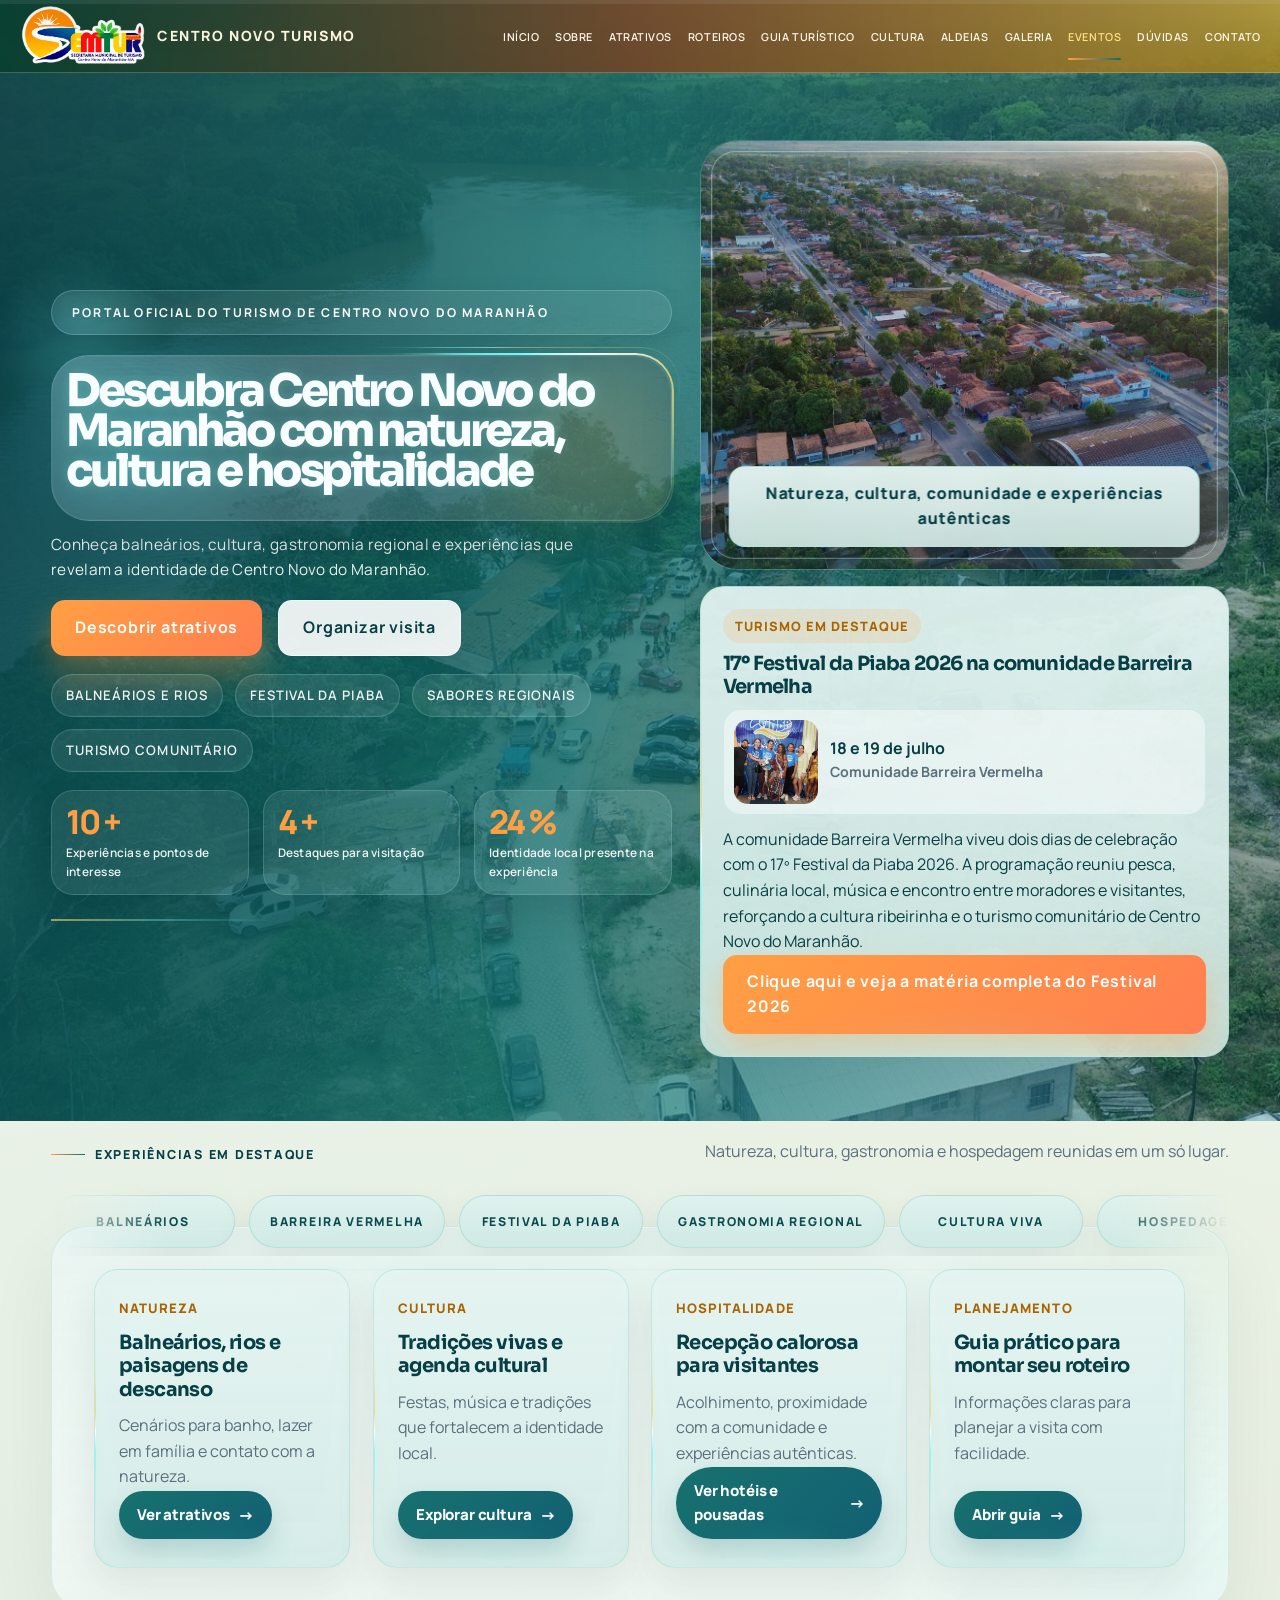
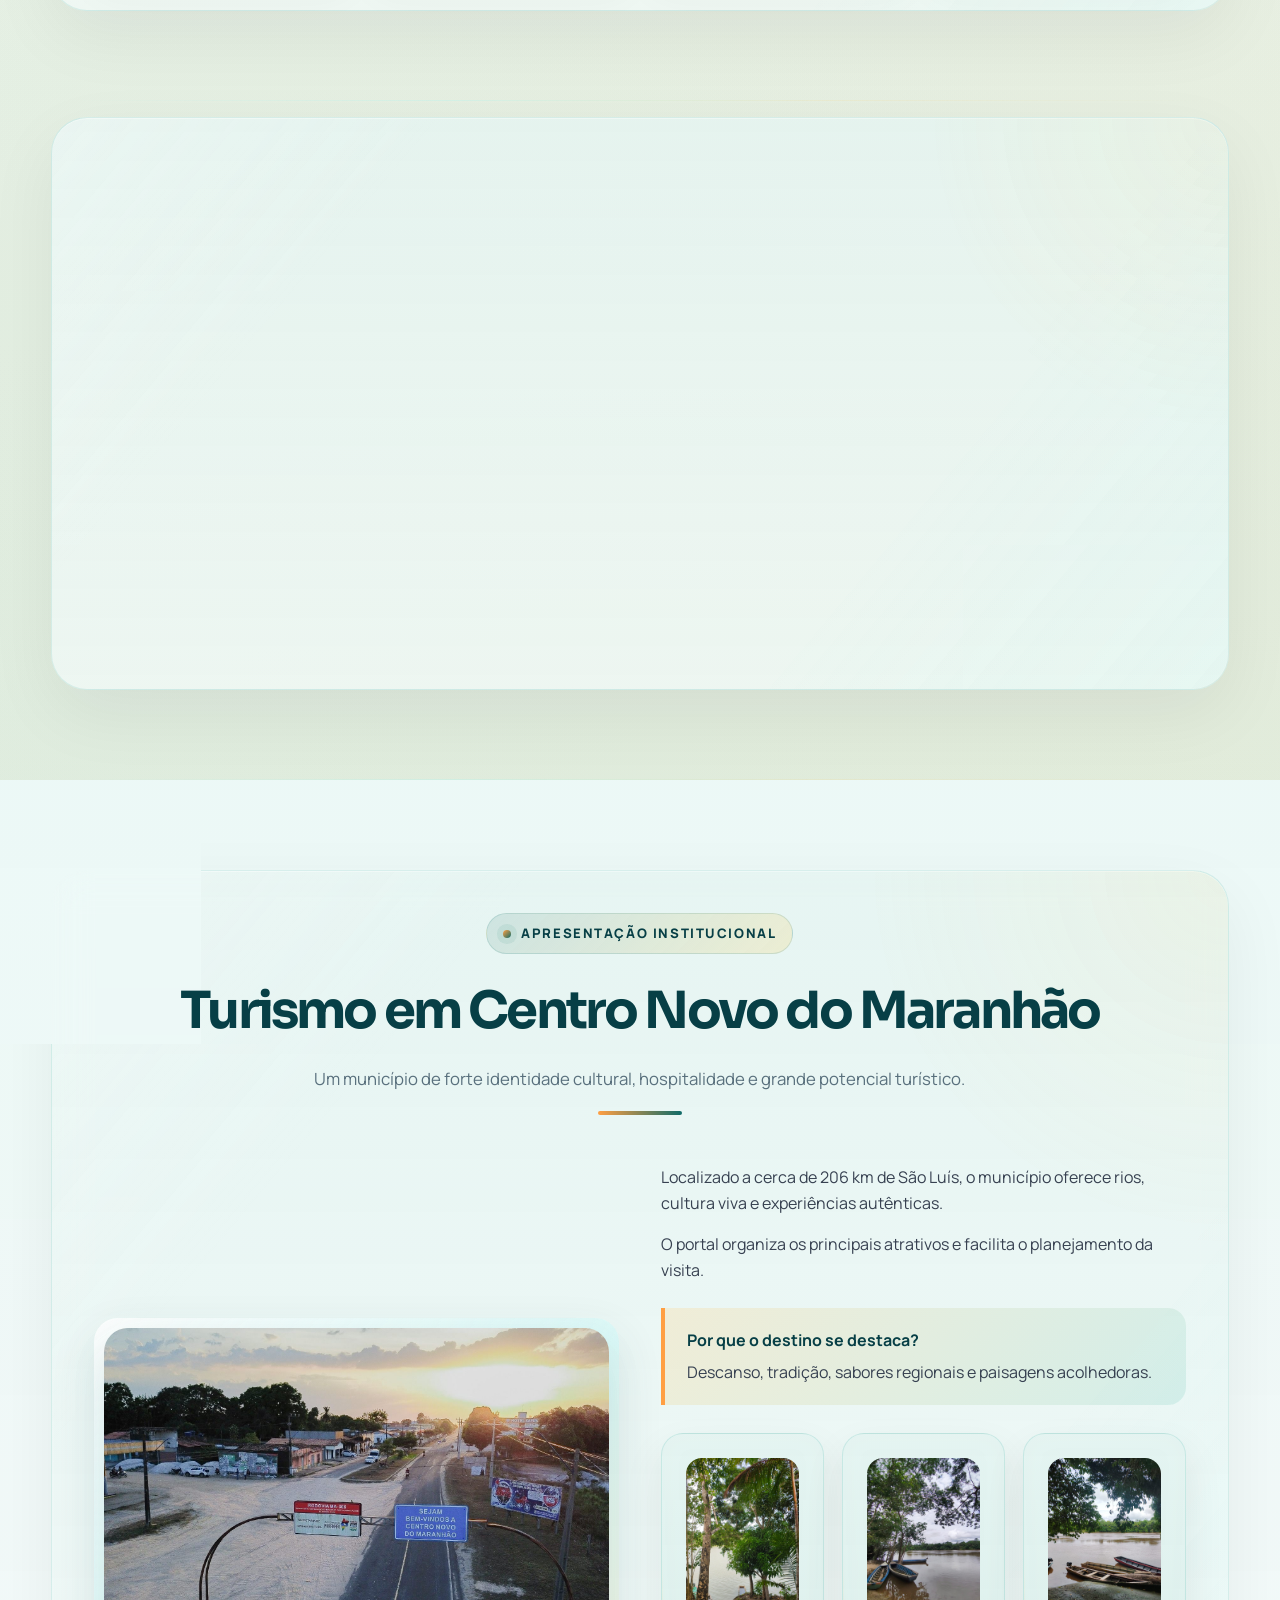
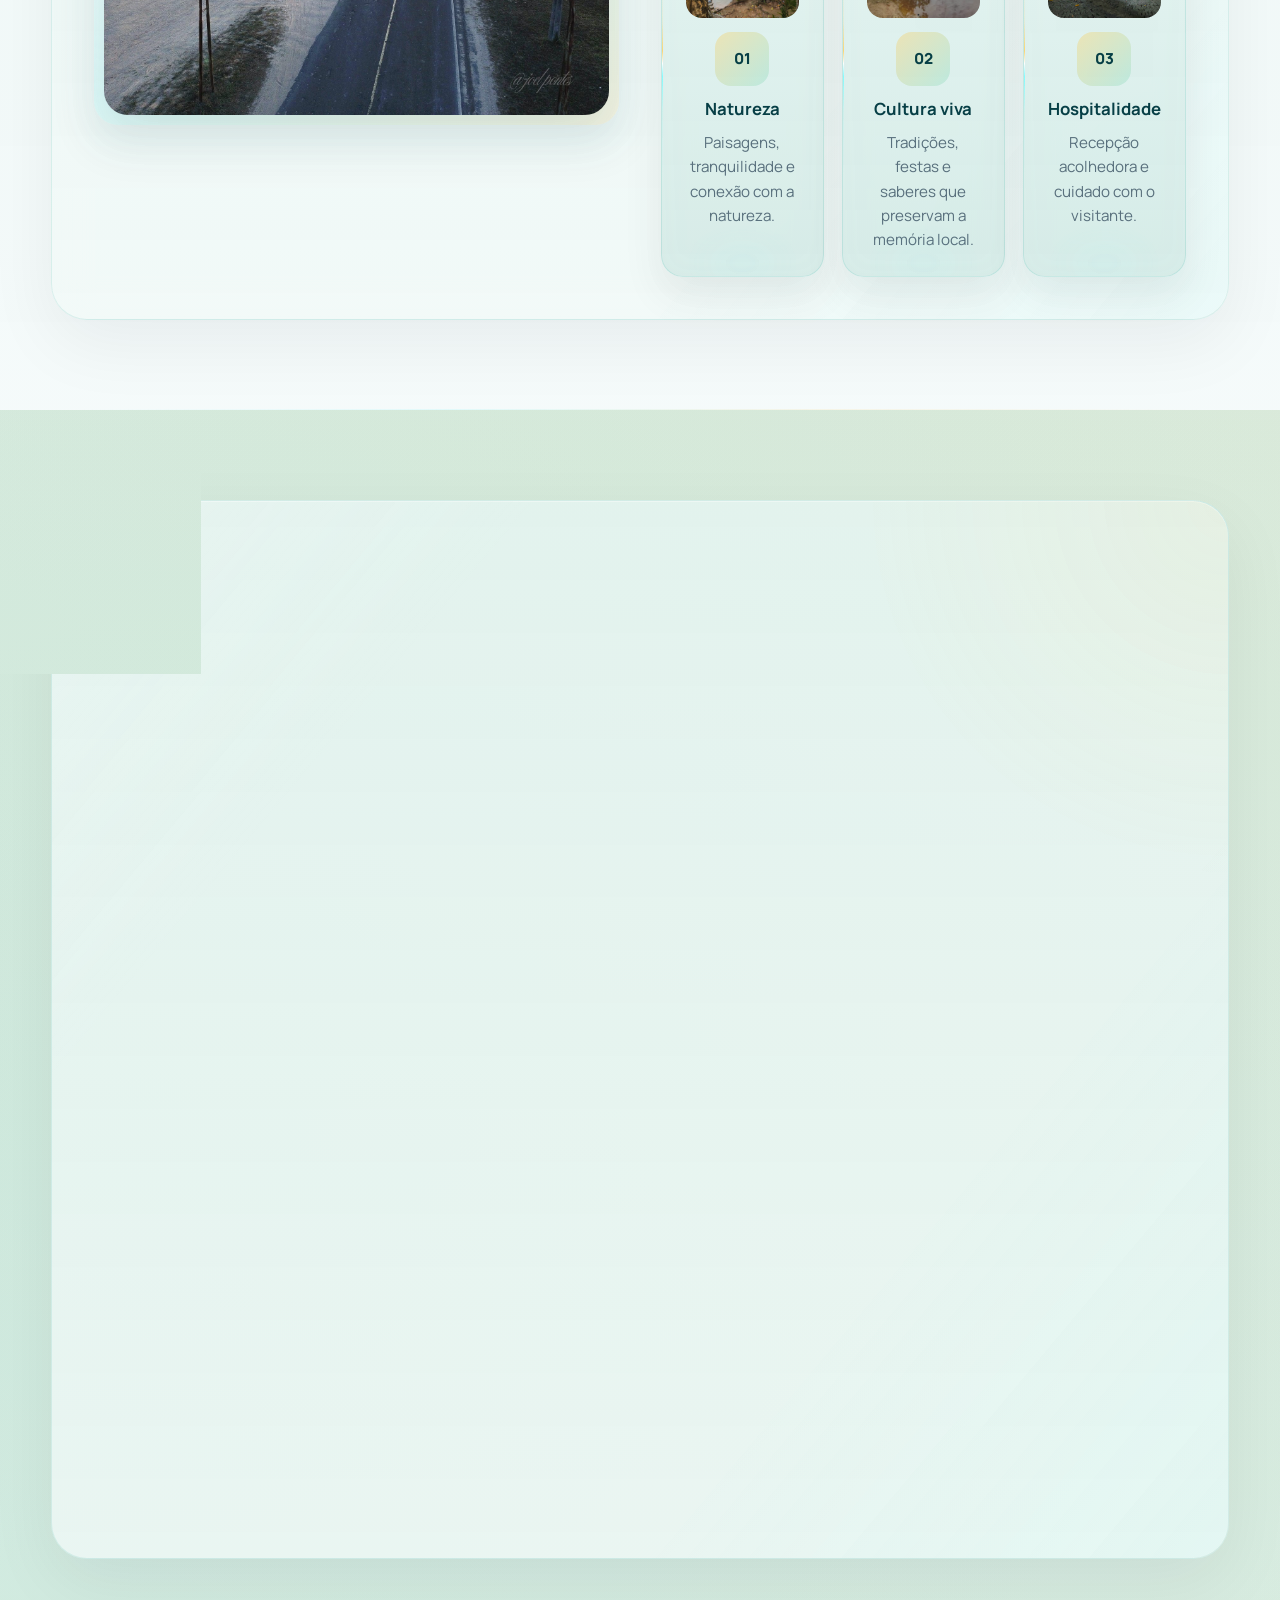
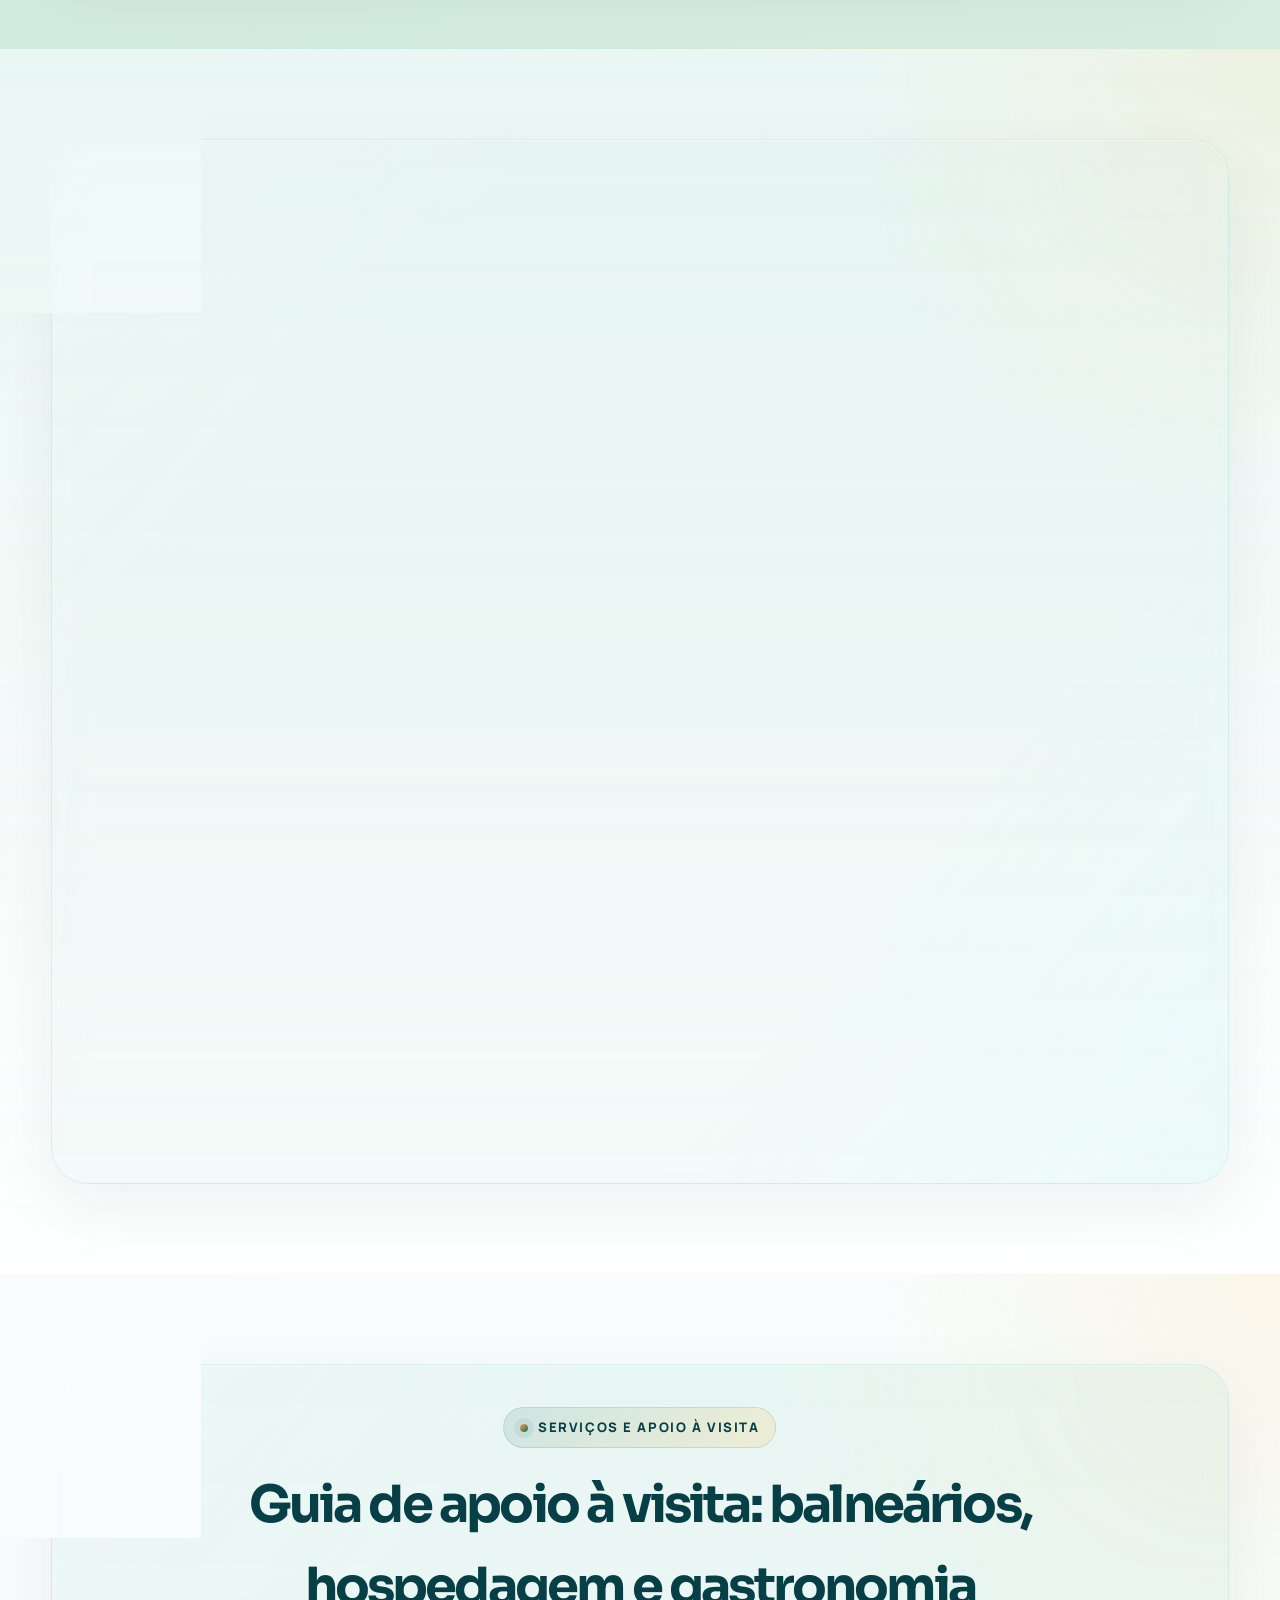
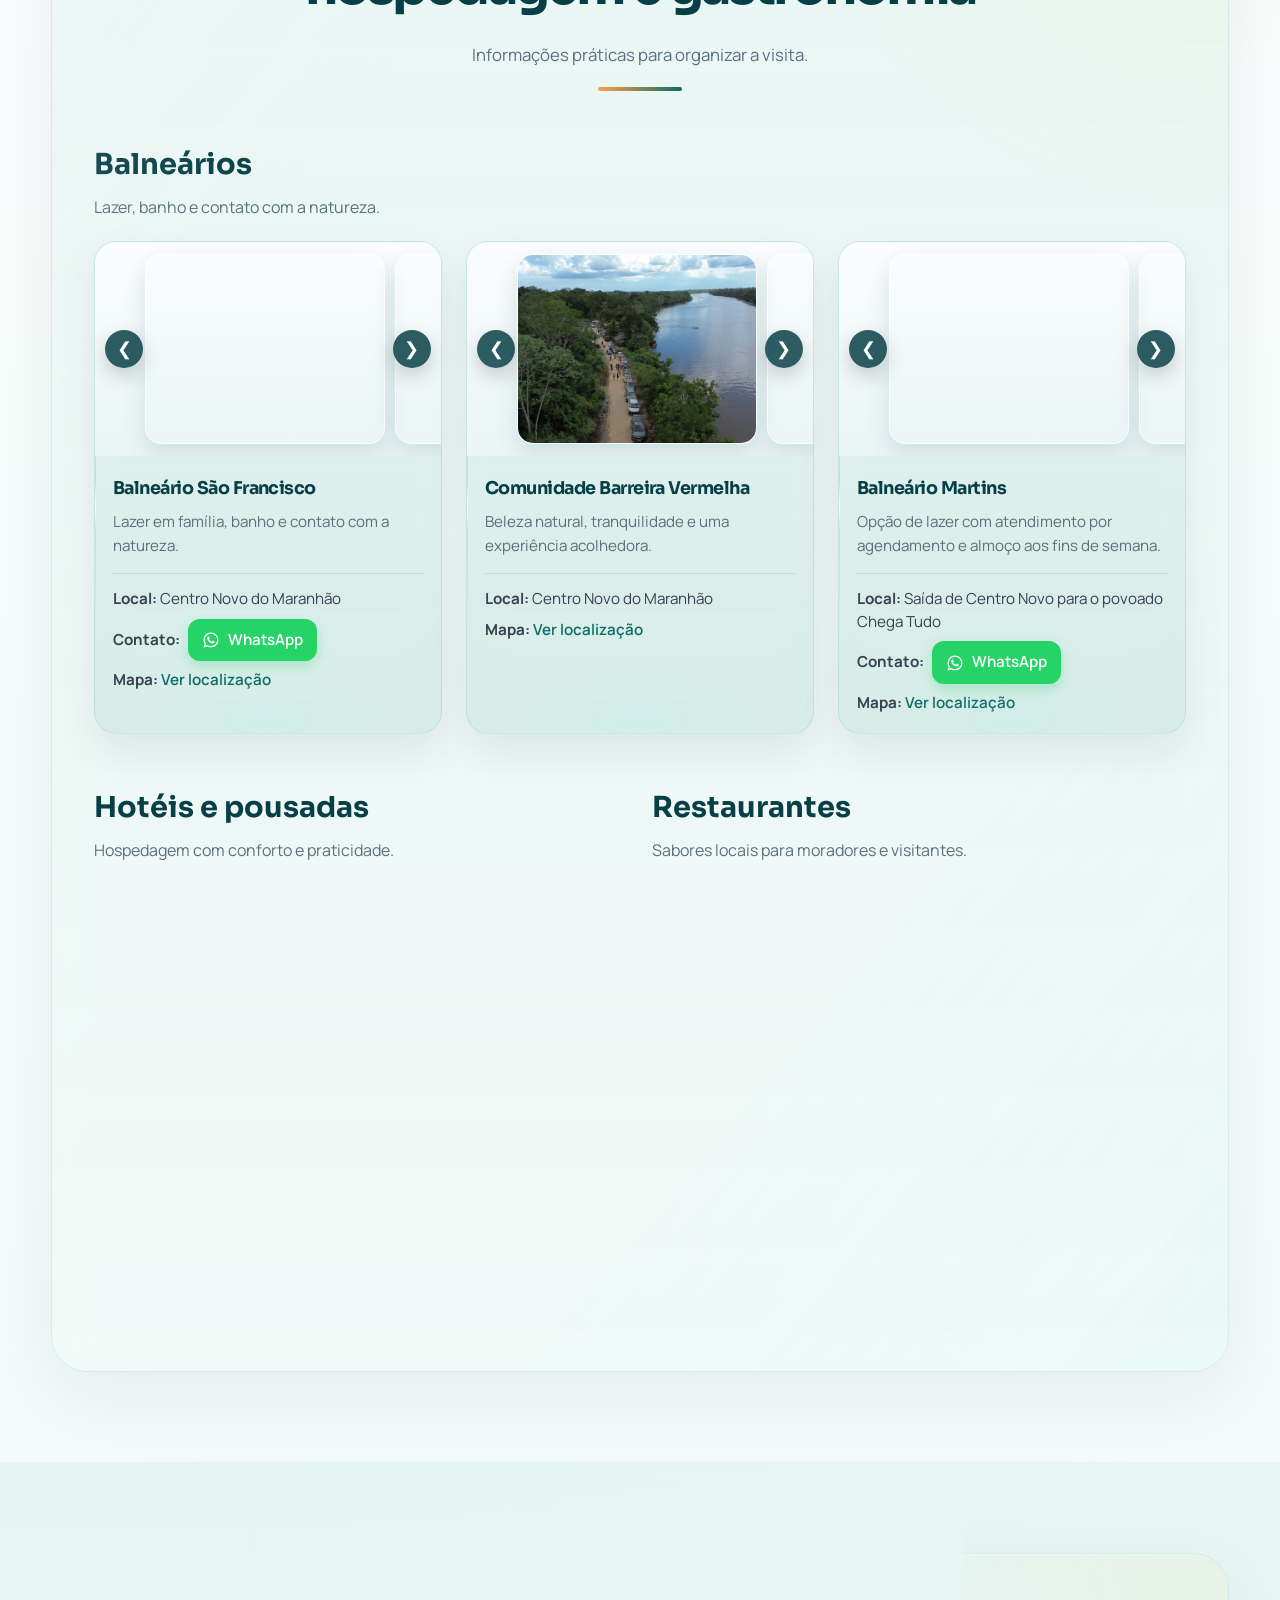
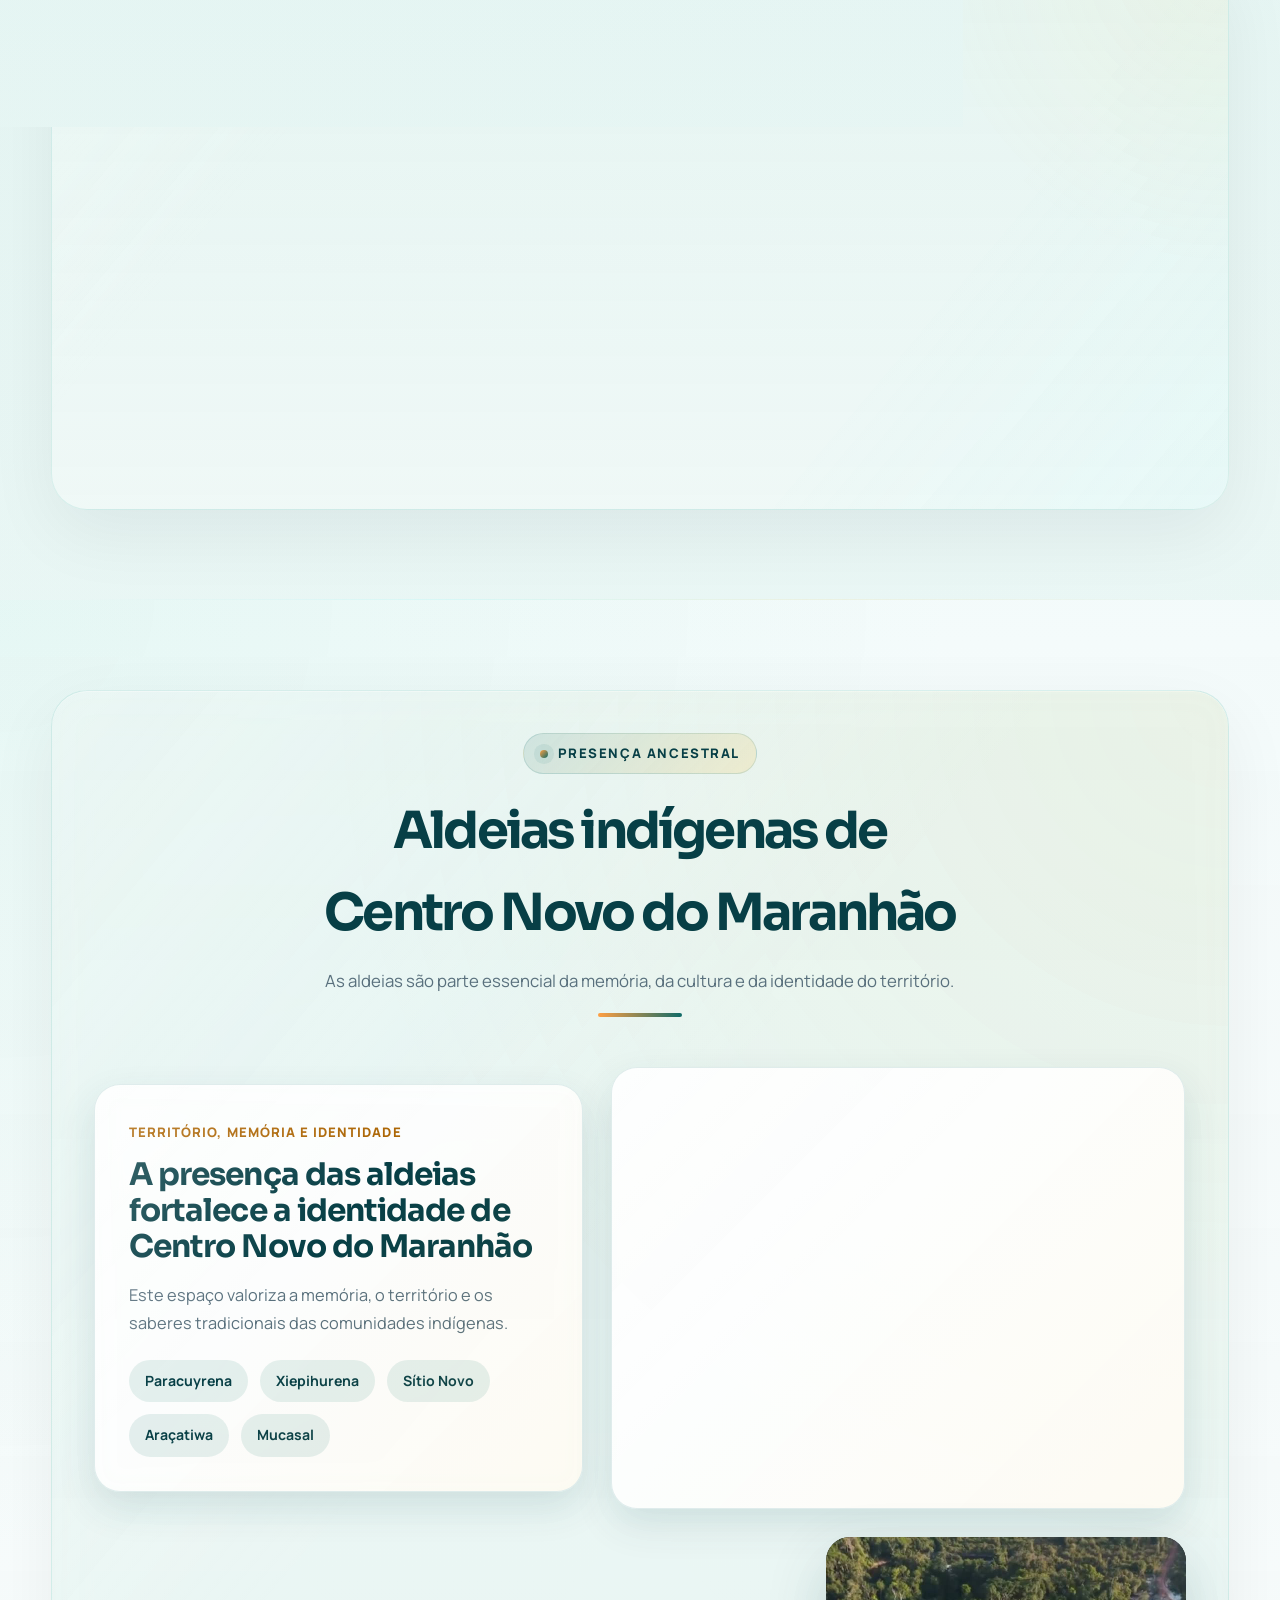
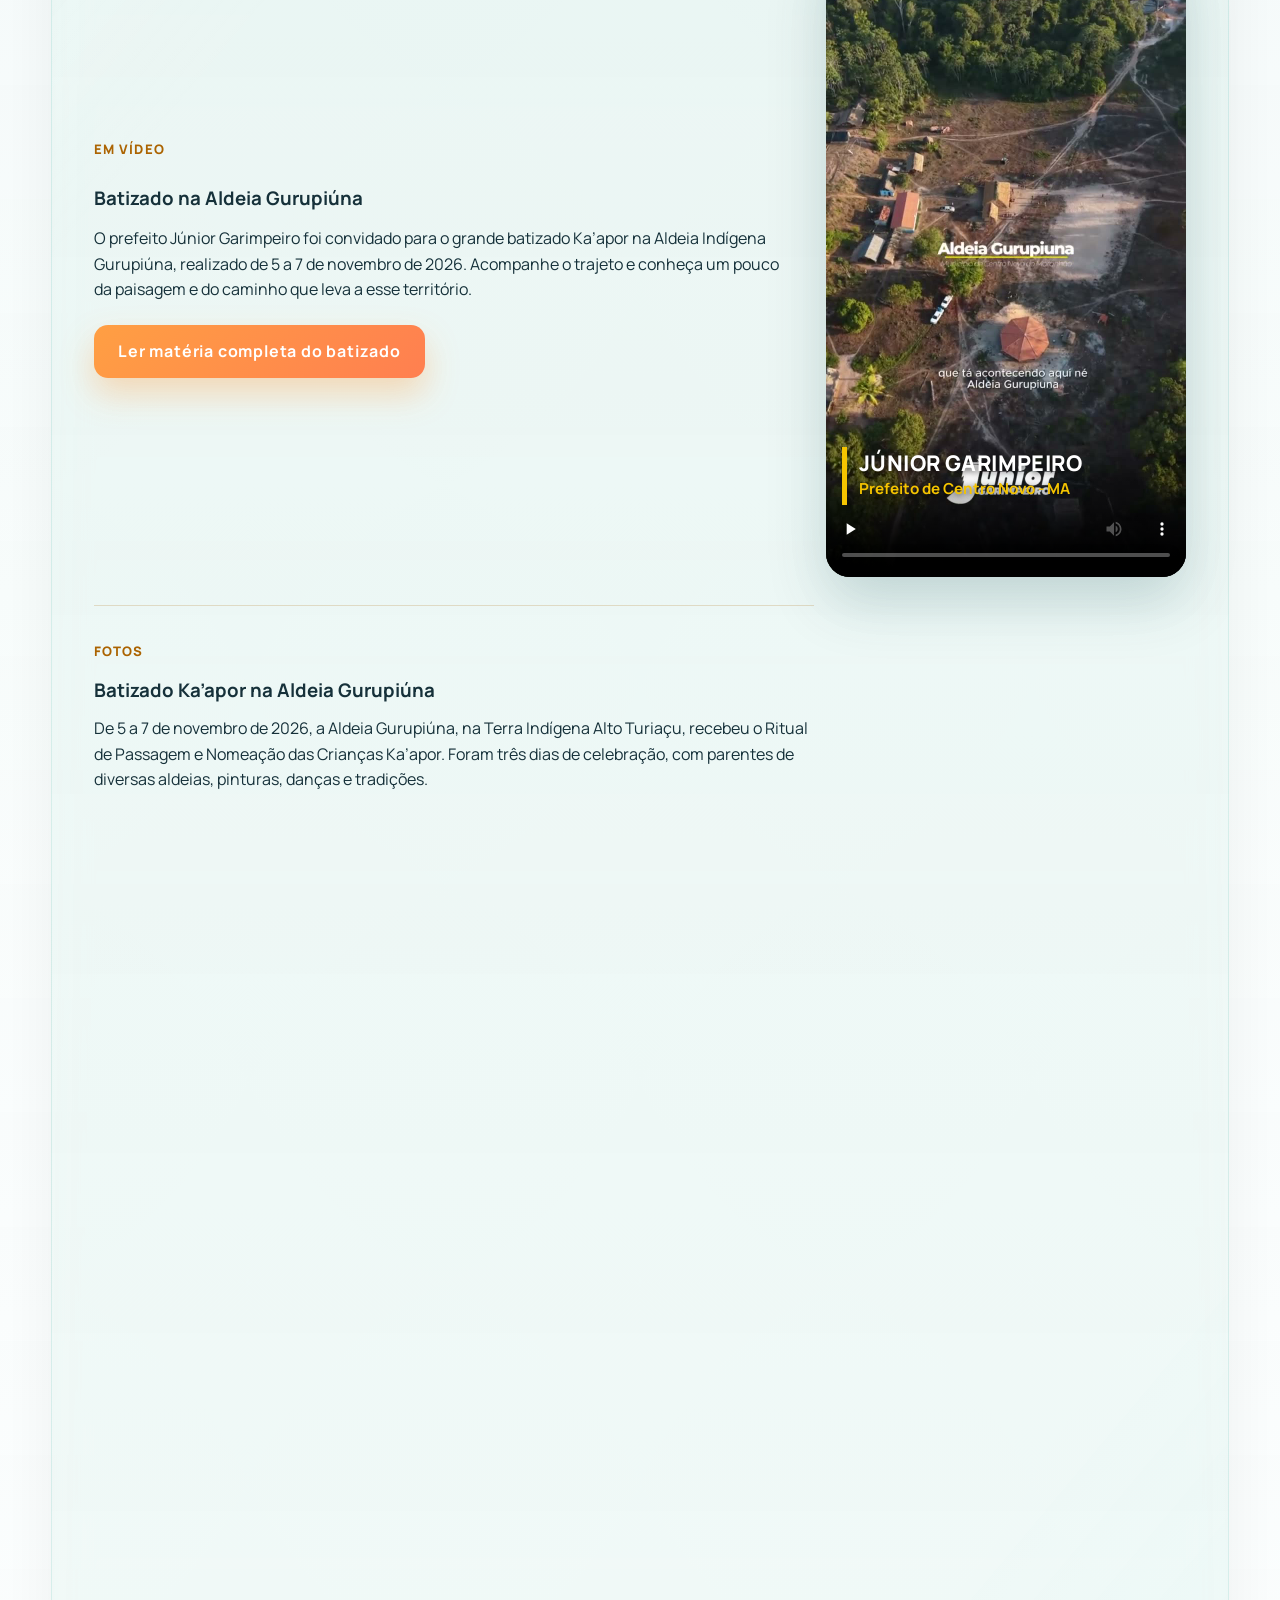
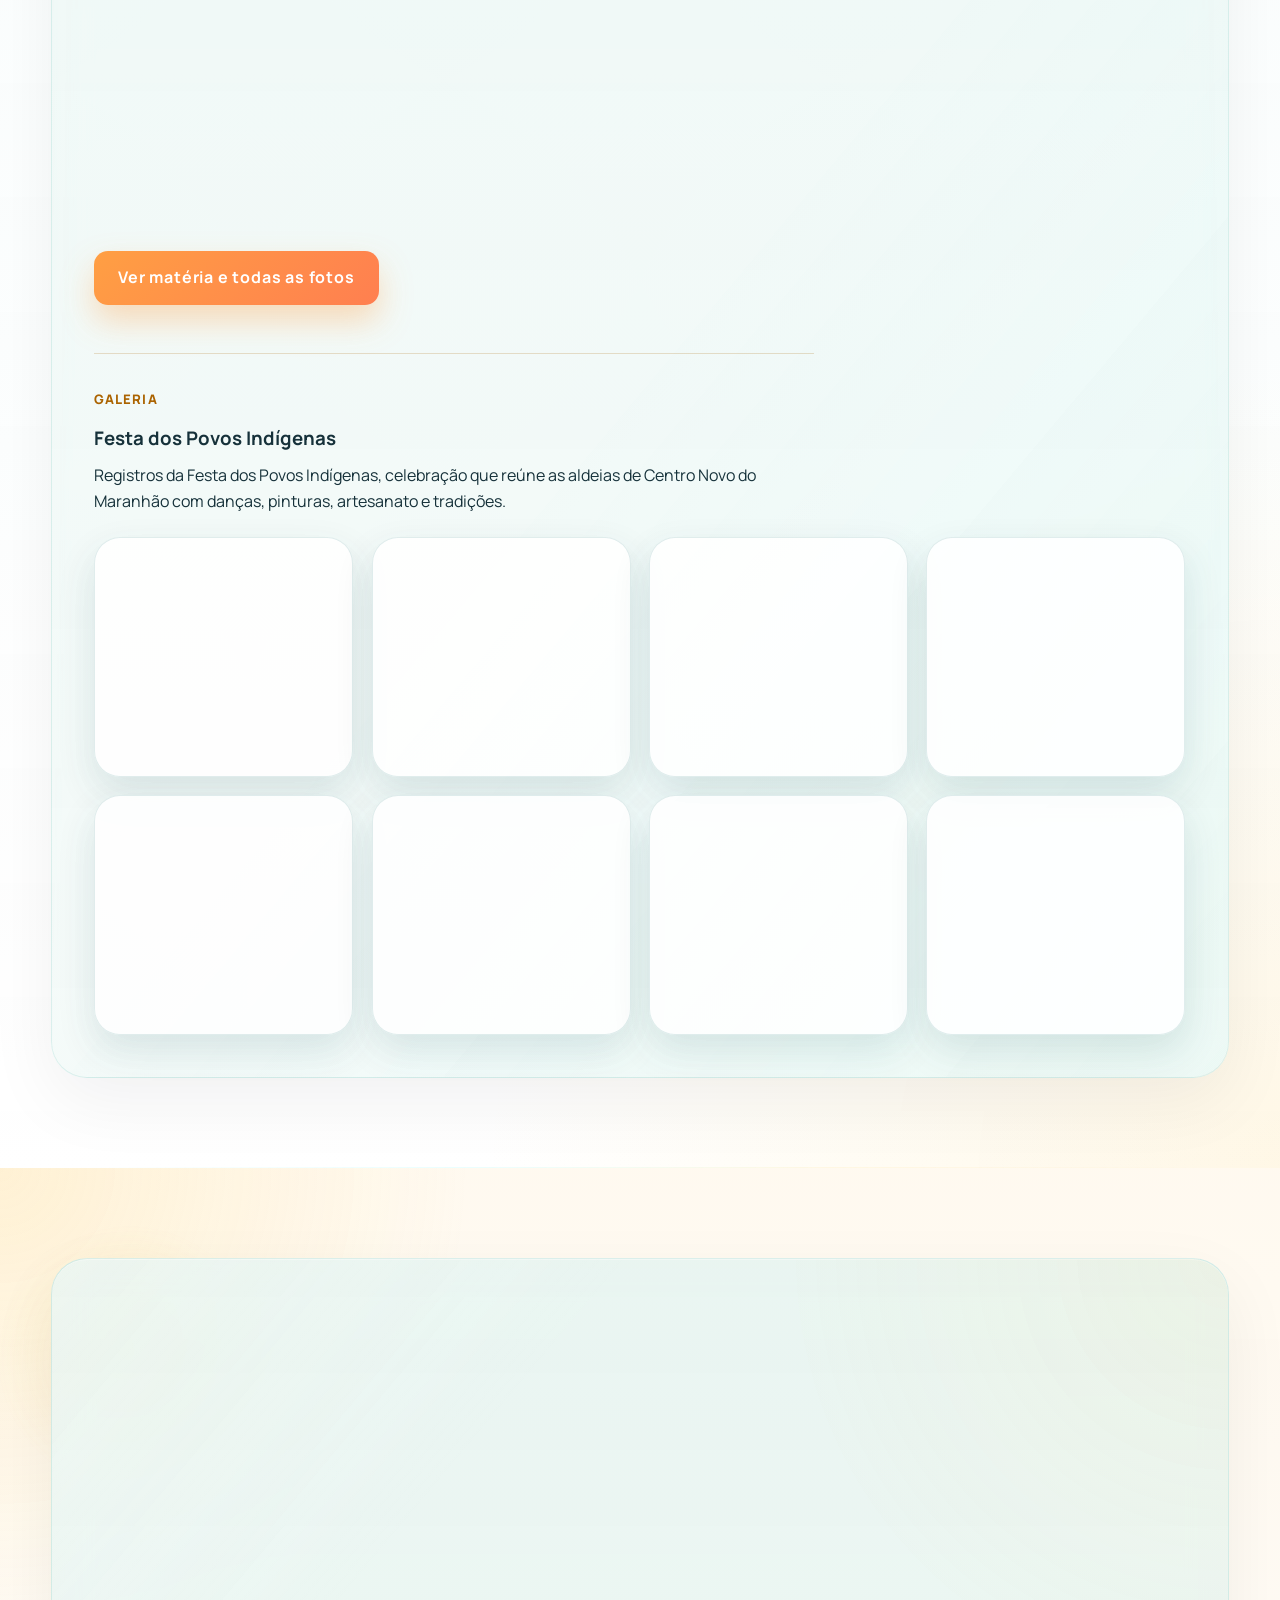
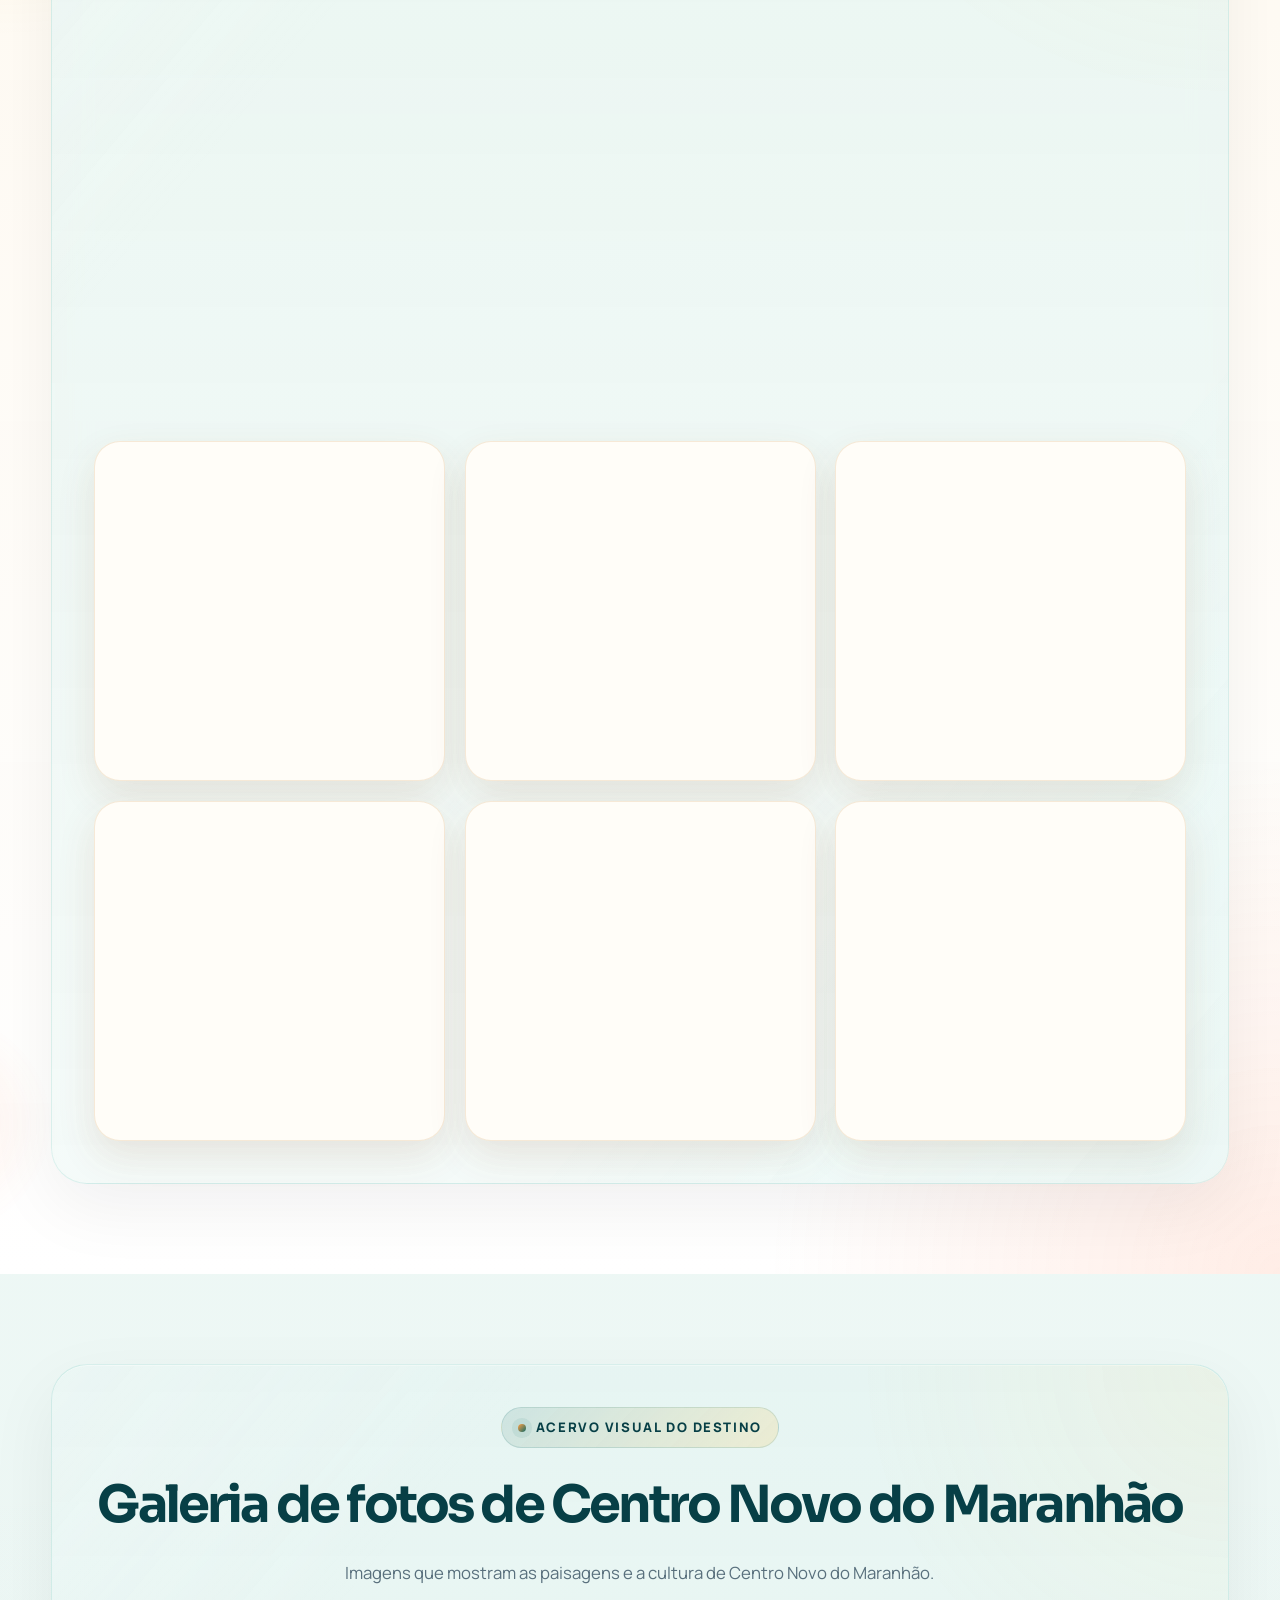
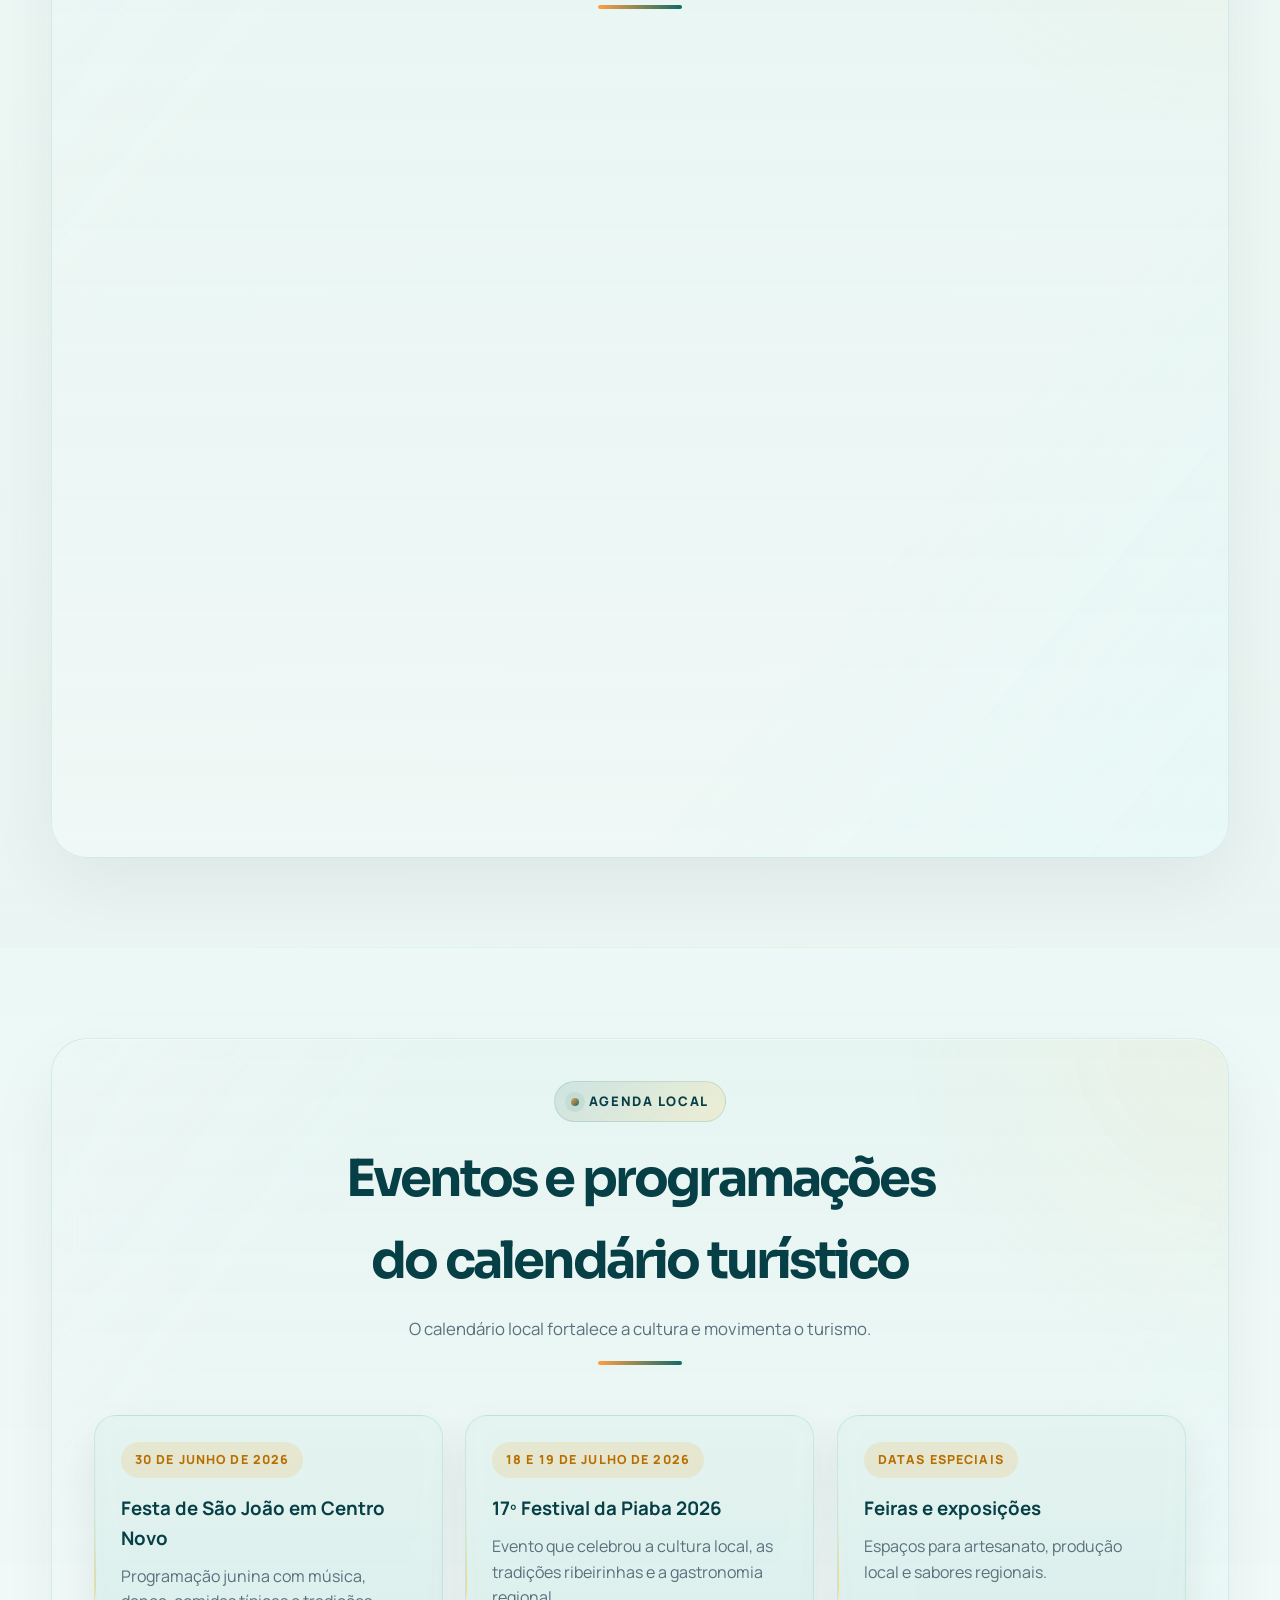
==== commit 8365797d: "Atualiza materia do batizado com informacoes oficiais do ritual Ka'apor Datas (5 a 7/11/2026), Terra" ====
--- a/index.html
+++ b/index.html
@@ -916,7 +916,7 @@
         <div class="aldeia-video-copy">
           <span class="aldeia-kicker">Em v&iacute;deo</span>
           <h3>Batizado na Aldeia Gurupi&uacute;na</h3>
-          <p>O prefeito J&uacute;nior Garimpeiro foi convidado para um grande batizado na Aldeia Ind&iacute;gena Gurupi&uacute;na. Acompanhe o trajeto e conhe&ccedil;a um pouco da paisagem e do caminho que leva a esse territ&oacute;rio.</p>
+          <p>O prefeito J&uacute;nior Garimpeiro foi convidado para o grande batizado Ka&rsquo;apor na Aldeia Ind&iacute;gena Gurupi&uacute;na, realizado de 5 a 7 de novembro de 2026. Acompanhe o trajeto e conhe&ccedil;a um pouco da paisagem e do caminho que leva a esse territ&oacute;rio.</p>
           <div class="aldeia-materia-cta">
             <a href="./batizado-aldeia-gurupiuna.html" class="btn btn-primary">Ler mat&eacute;ria completa do batizado</a>
           </div>
@@ -937,8 +937,8 @@
 
       <div class="aldeia-gallery-header aldeia-gallery-header--first">
         <span class="aldeia-kicker">Fotos</span>
-        <h3>Batizado na Aldeia Gurupi&uacute;na</h3>
-        <p>Registros do grande batizado na Aldeia Ind&iacute;gena Gurupi&uacute;na, com a comunidade reunida, pinturas, danças e rituais tradicionais.</p>
+        <h3>Batizado Ka&rsquo;apor na Aldeia Gurupi&uacute;na</h3>
+        <p>De 5 a 7 de novembro de 2026, a Aldeia Gurupi&uacute;na, na Terra Ind&iacute;gena Alto Turia&ccedil;u, recebeu o Ritual de Passagem e Nomea&ccedil;&atilde;o das Crian&ccedil;as Ka&rsquo;apor. Foram tr&ecirc;s dias de celebra&ccedil;&atilde;o, com parentes de diversas aldeias, pinturas, dan&ccedil;as e tradi&ccedil;&otilde;es.</p>
       </div>
 
       <div class="aldeia-gallery aldeia-gallery--batizado">
